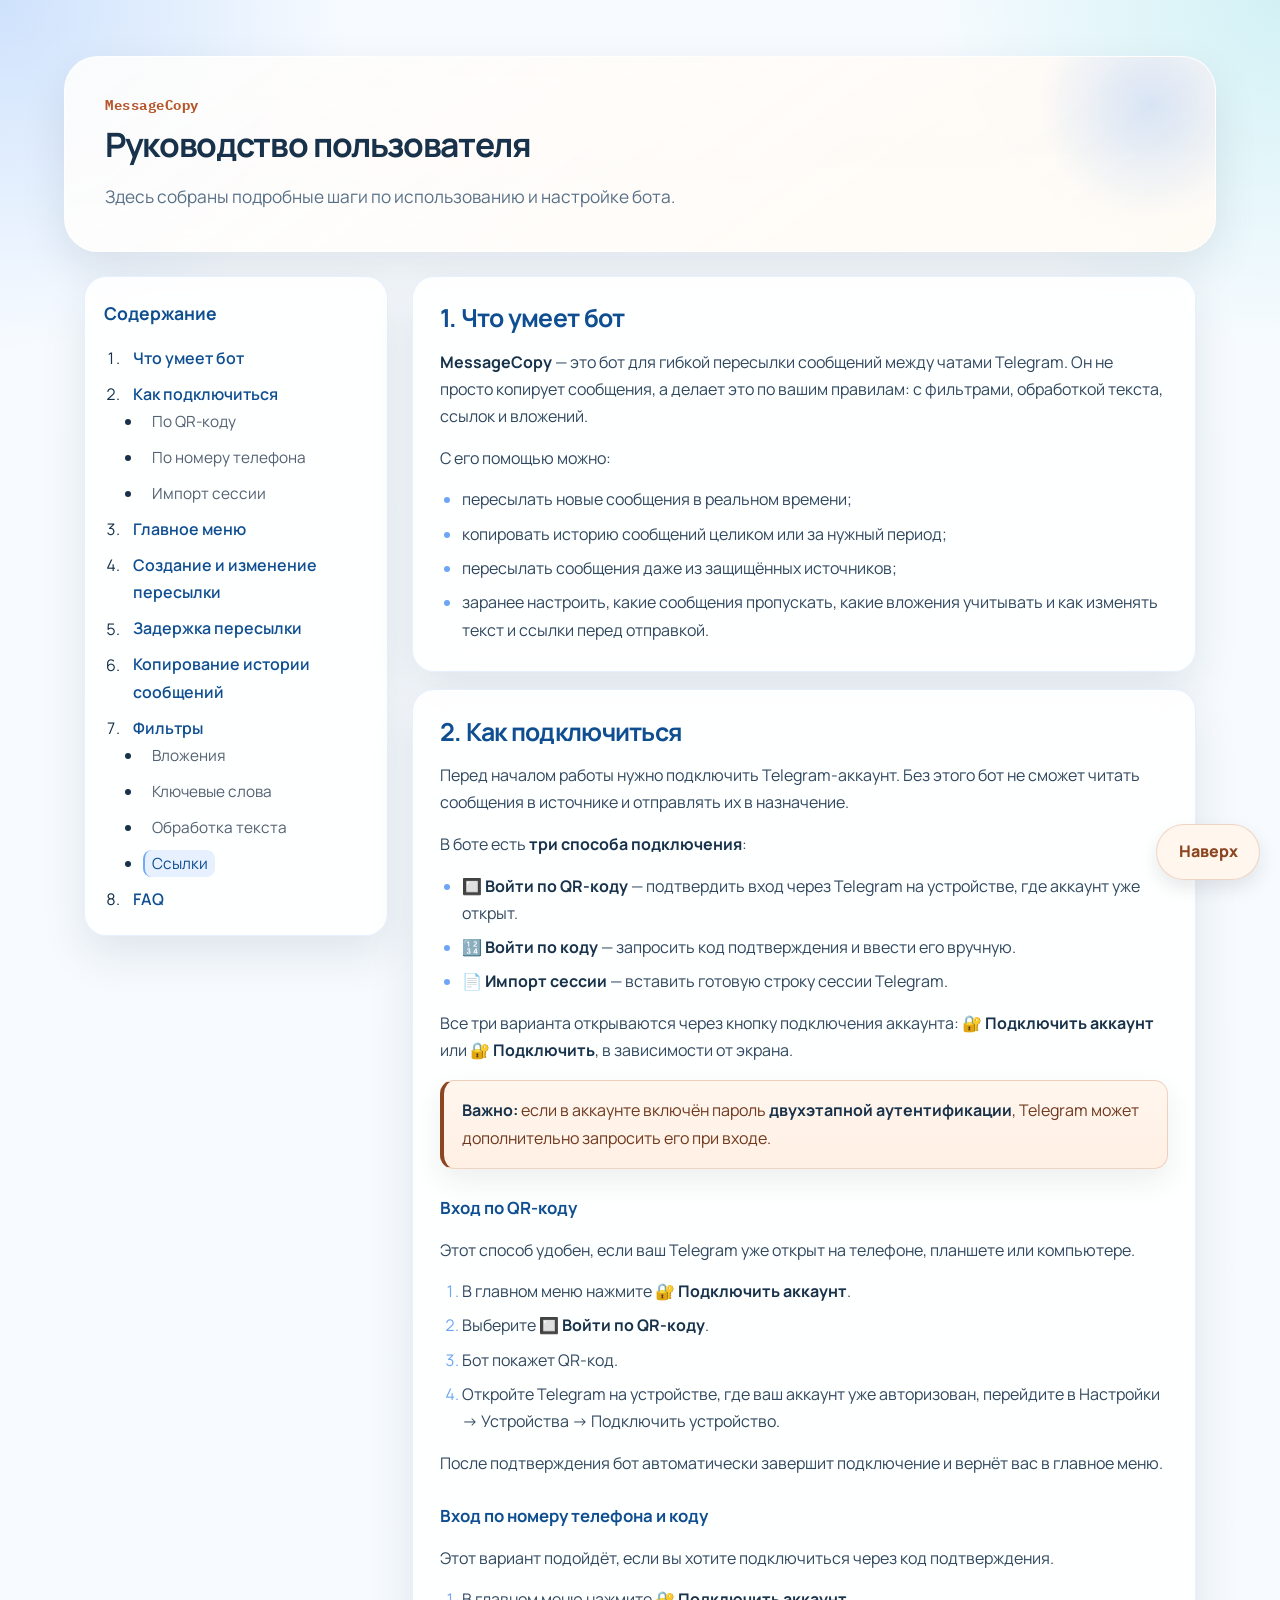
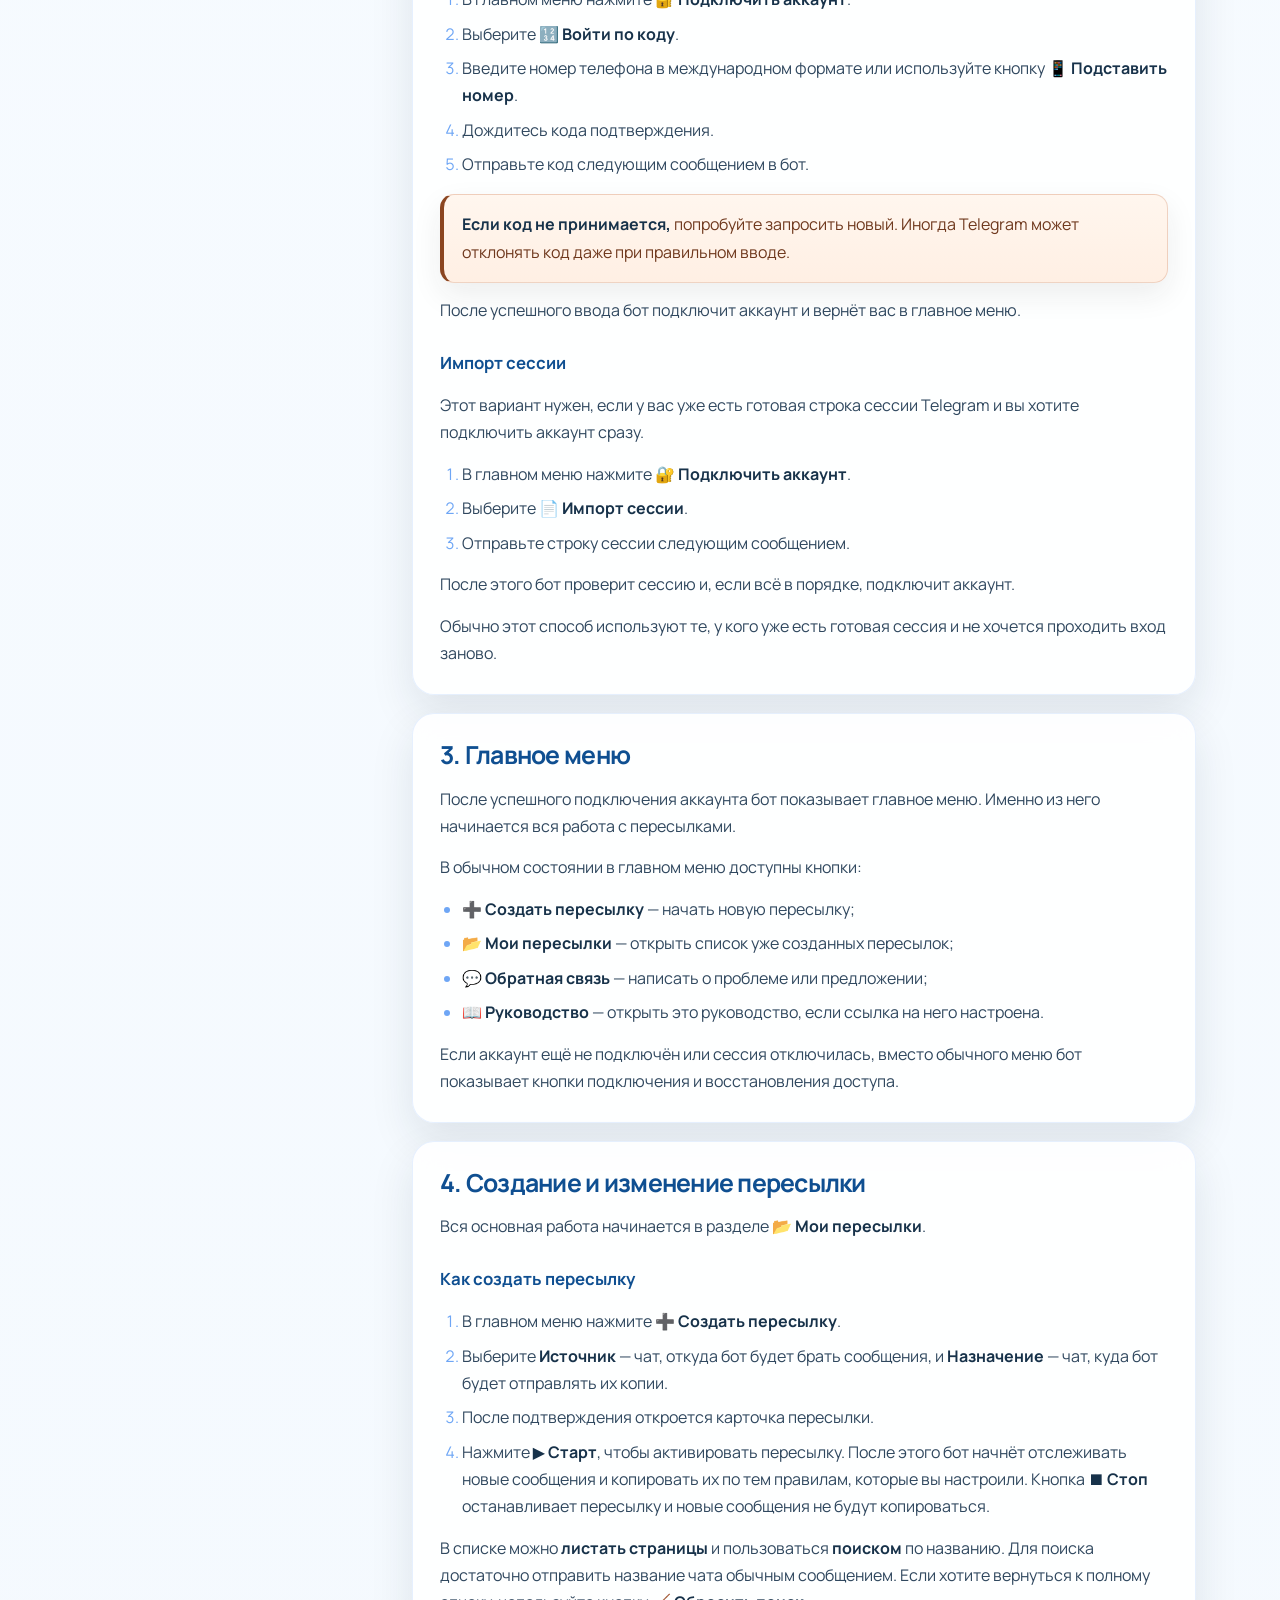
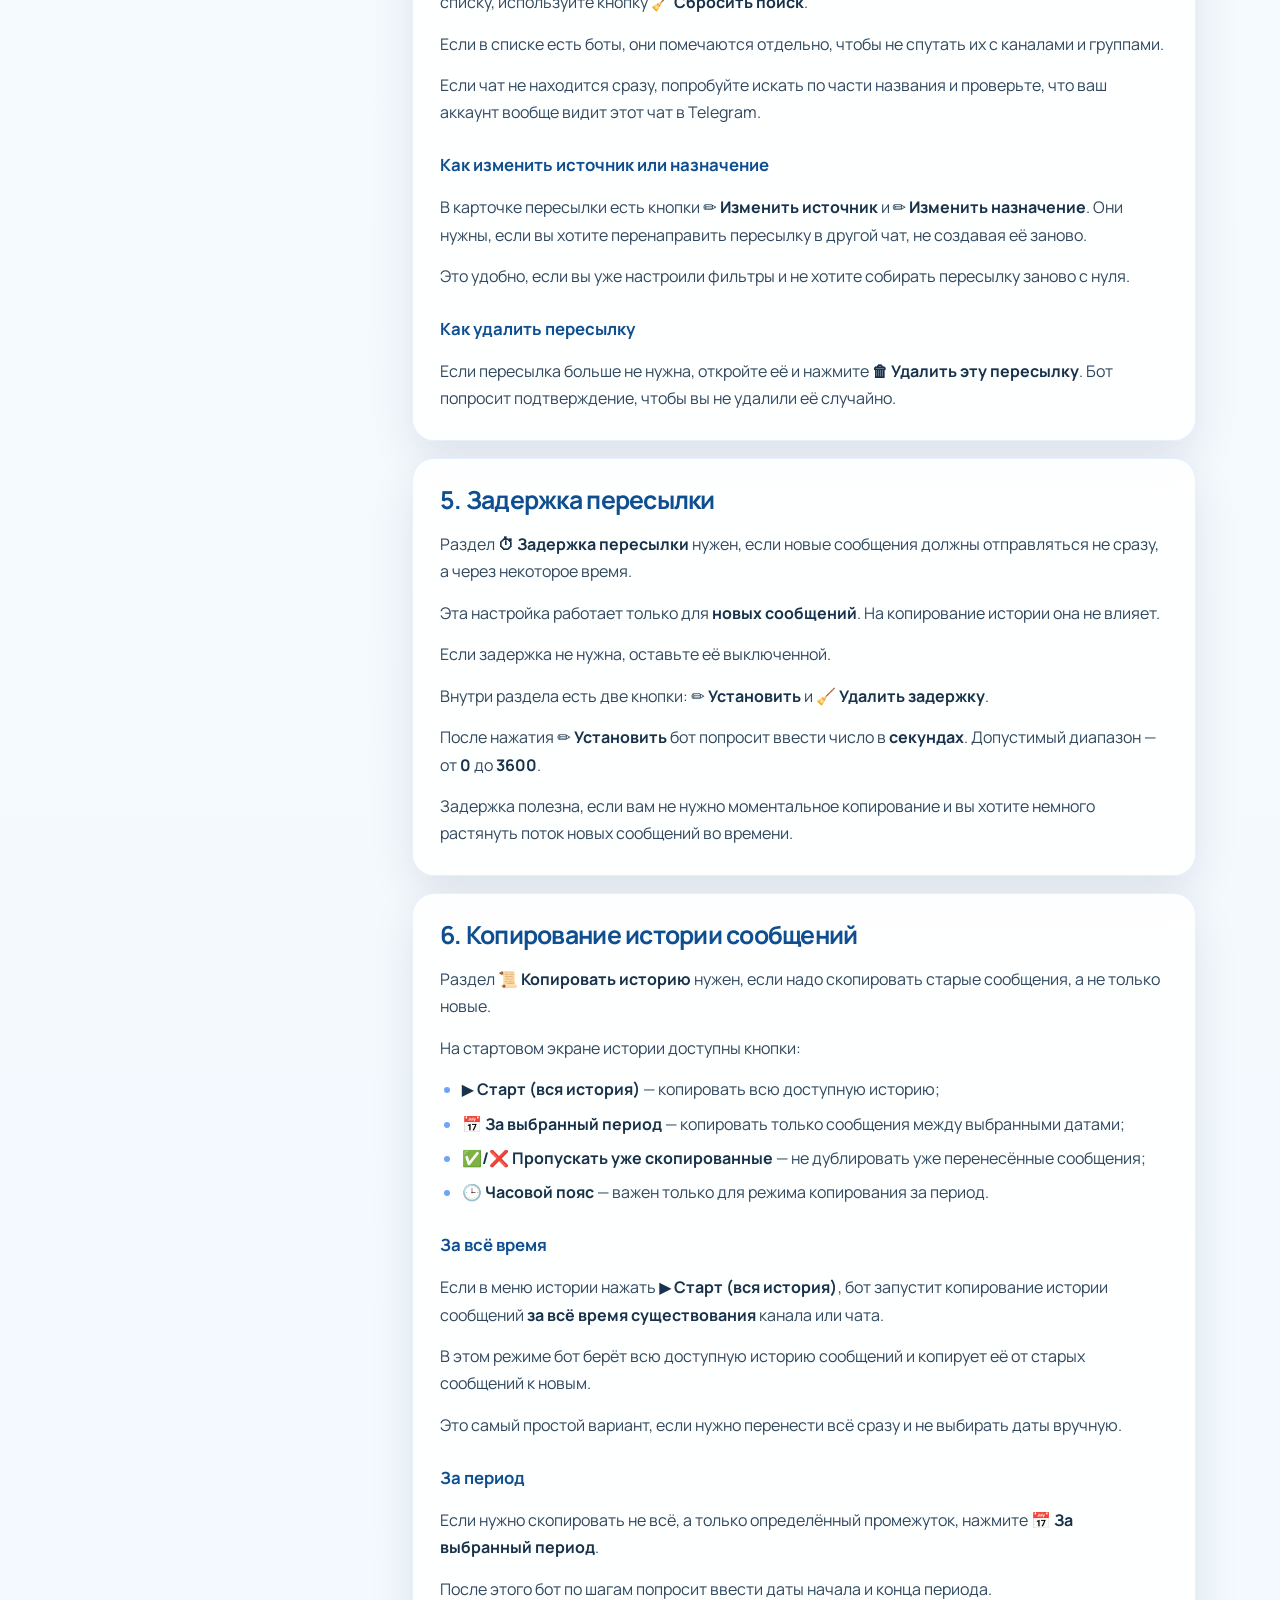
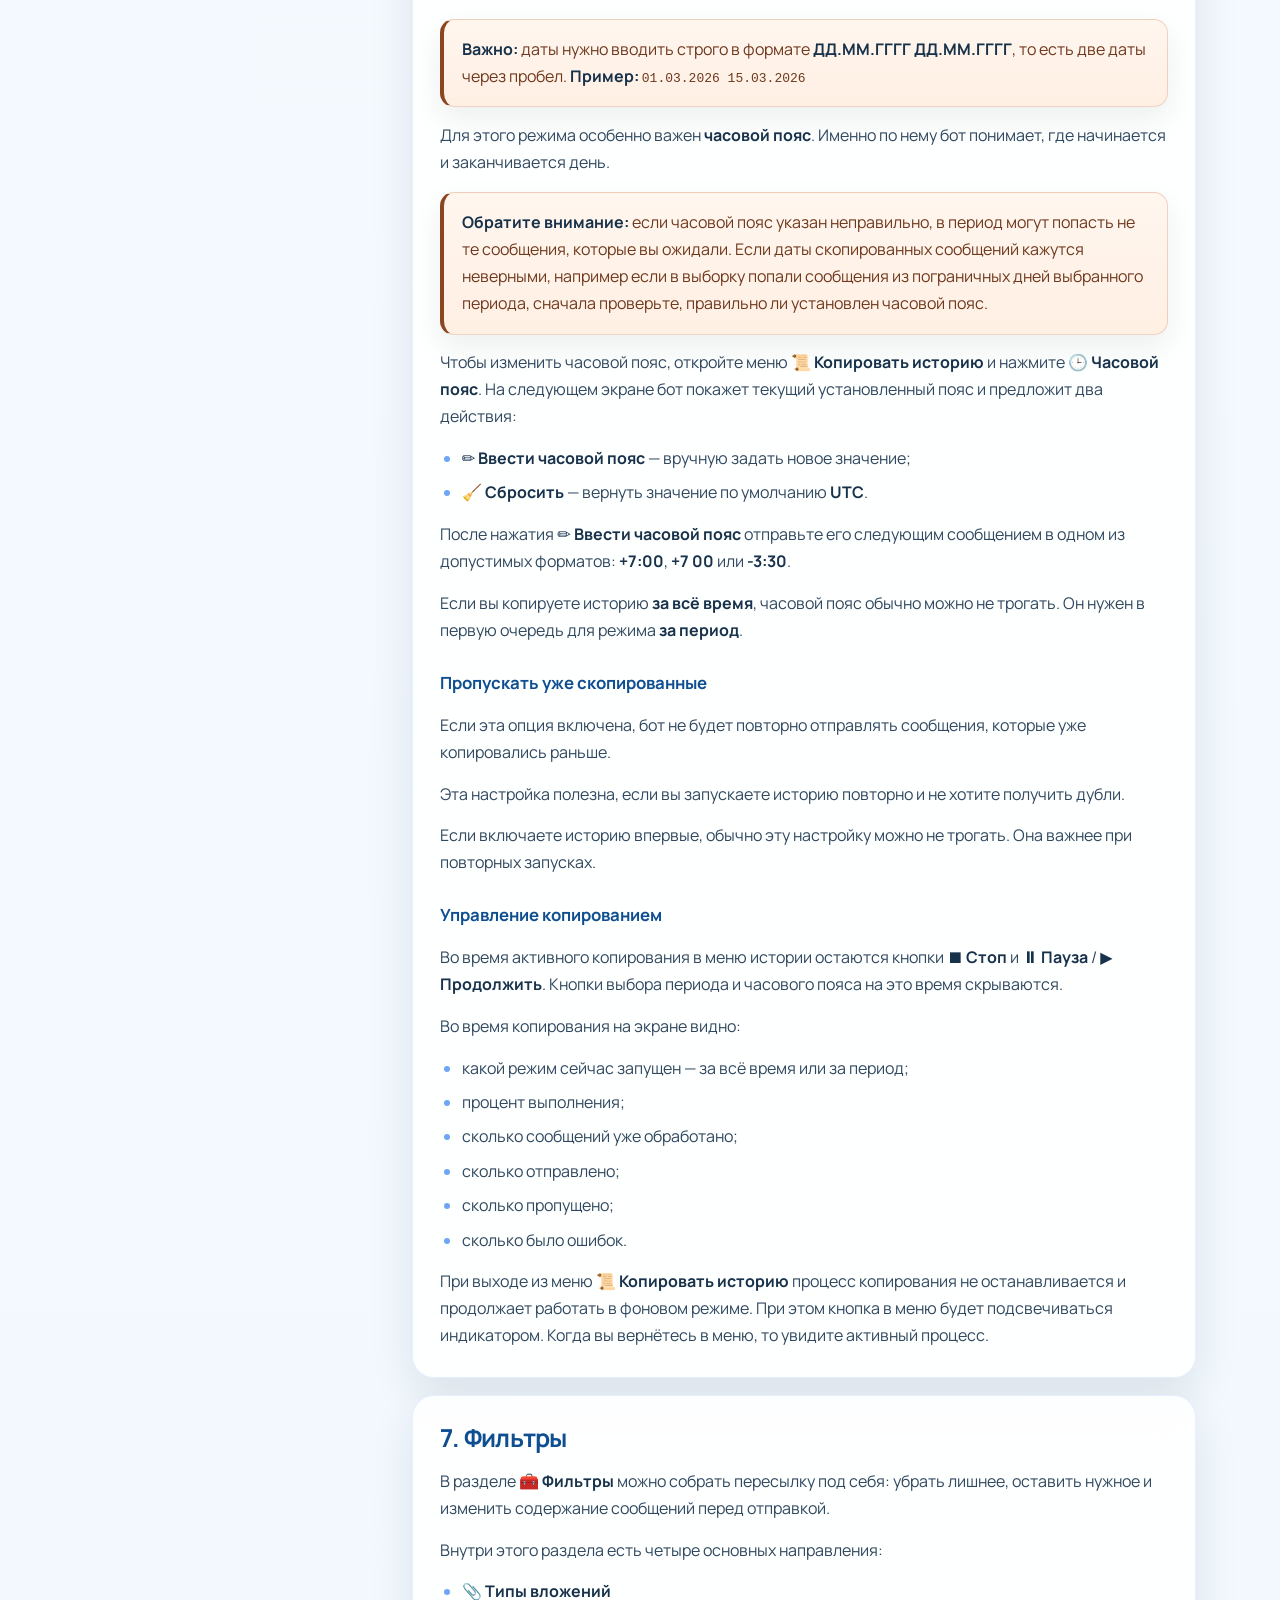
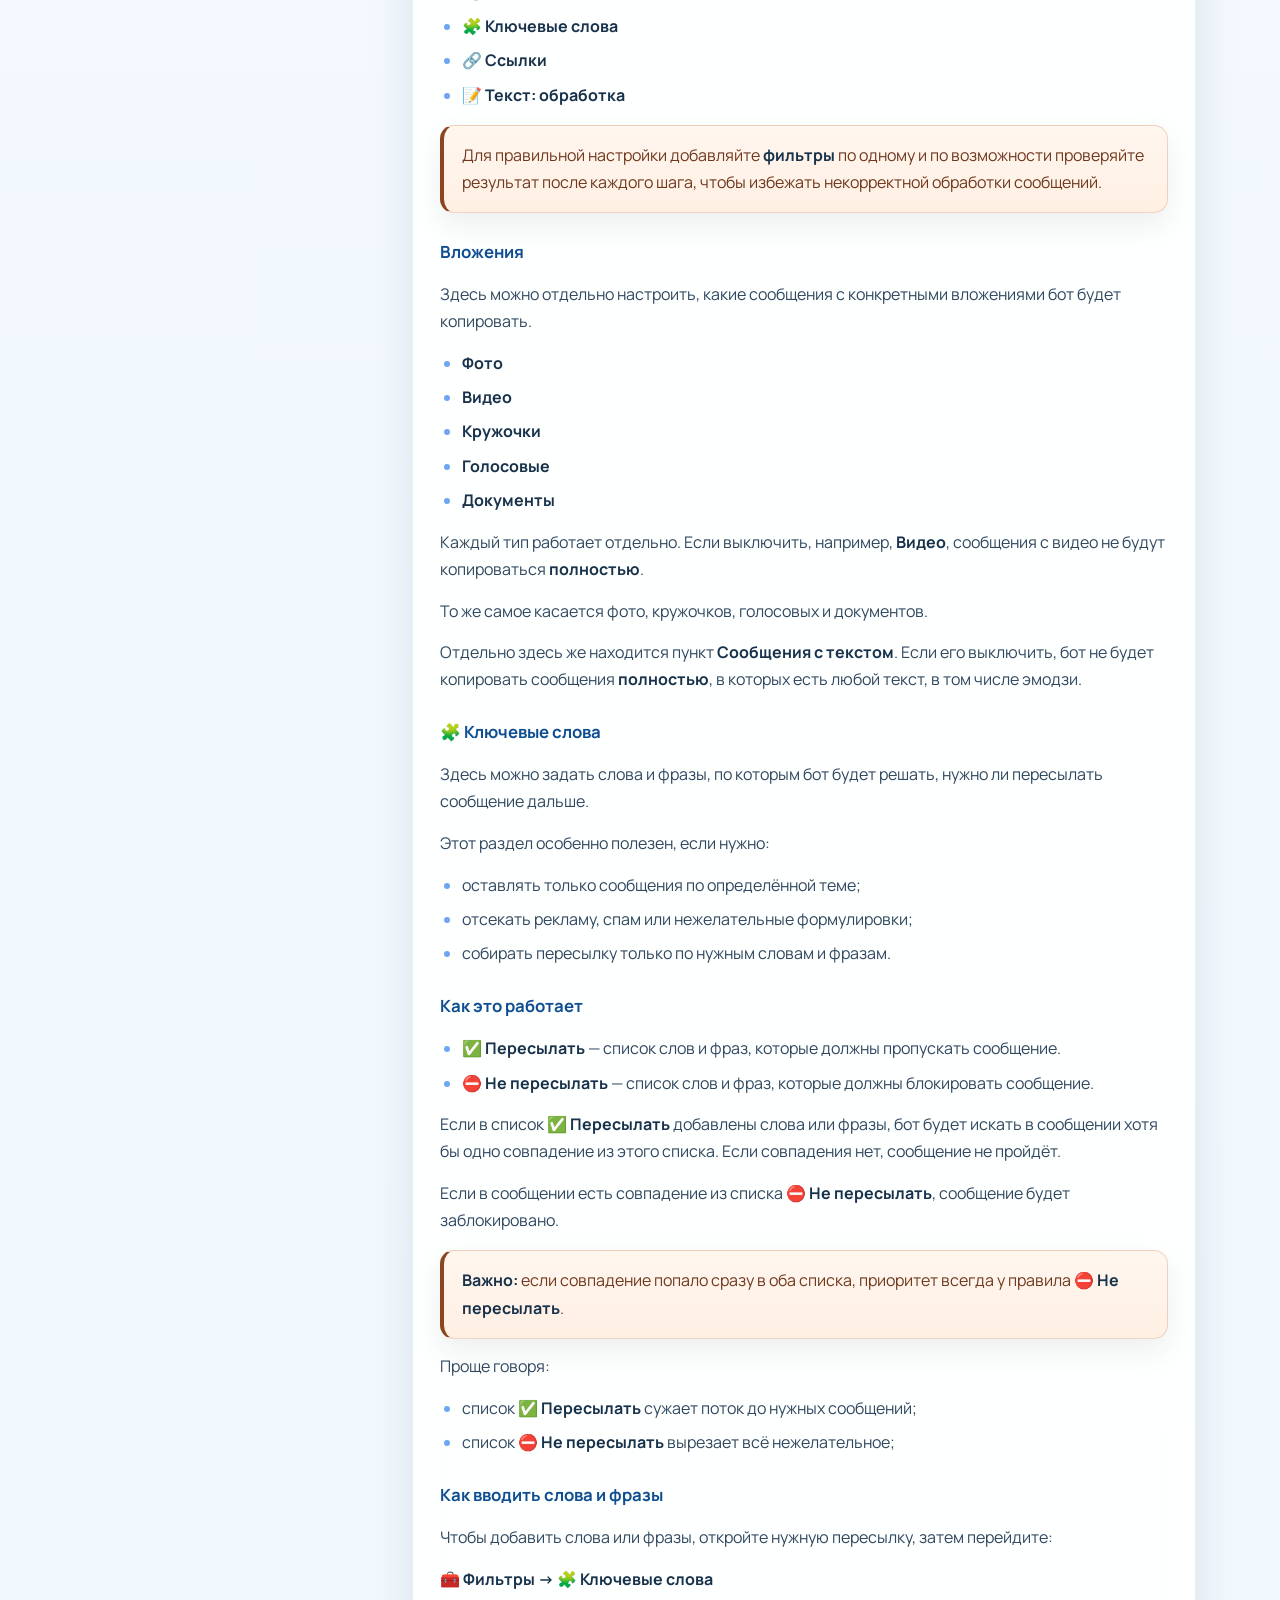
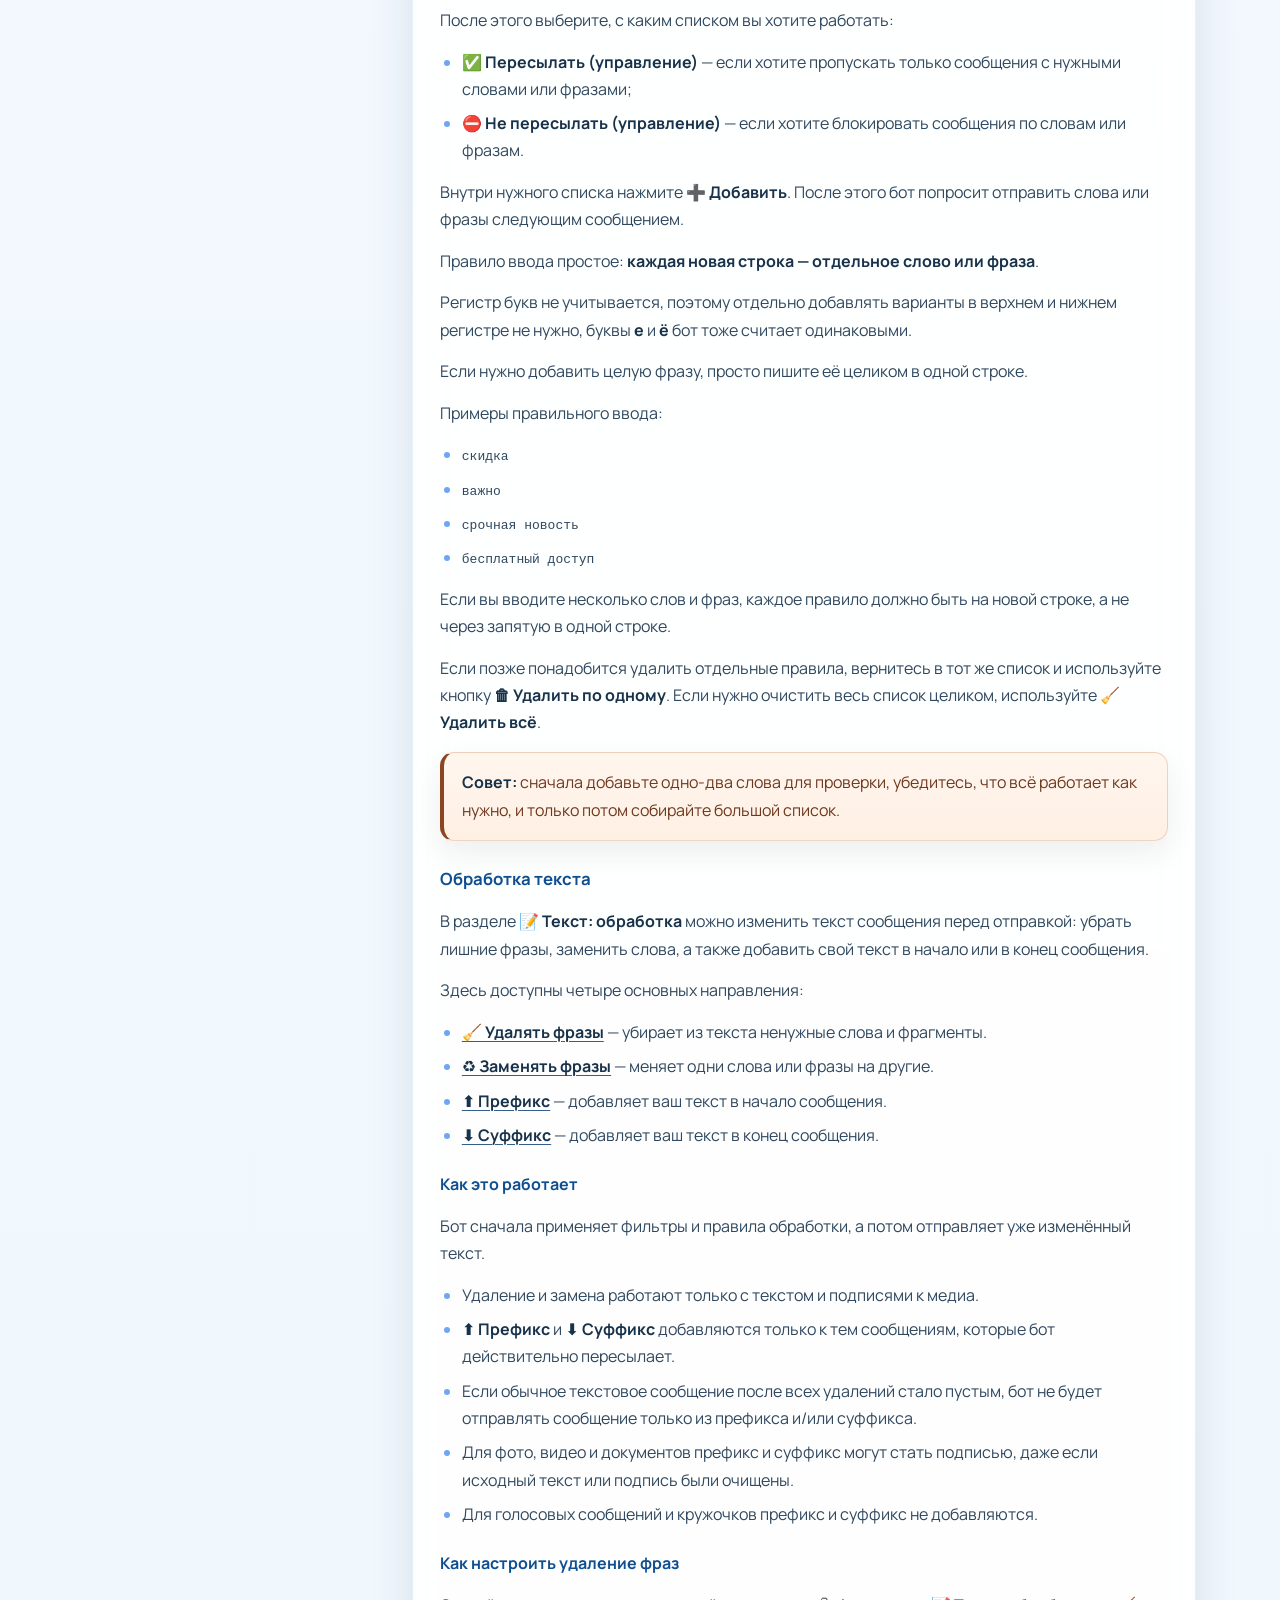
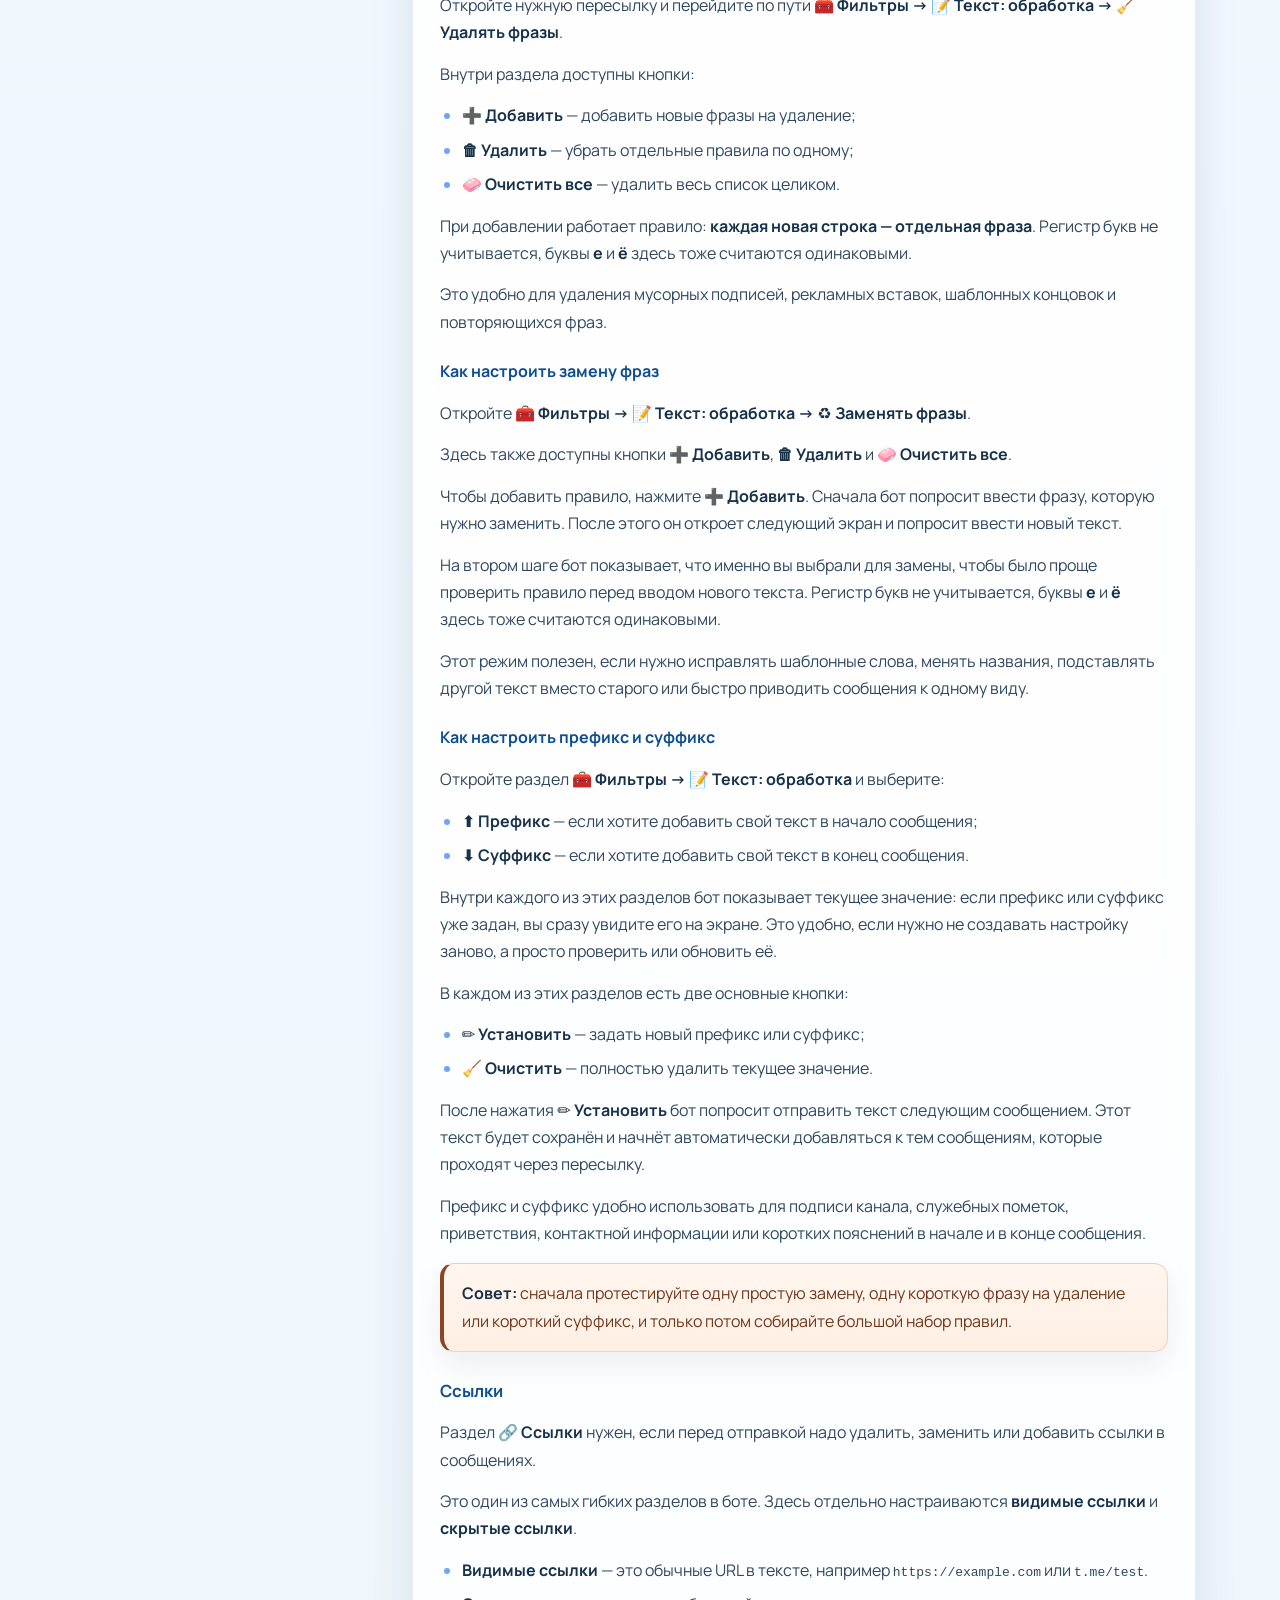
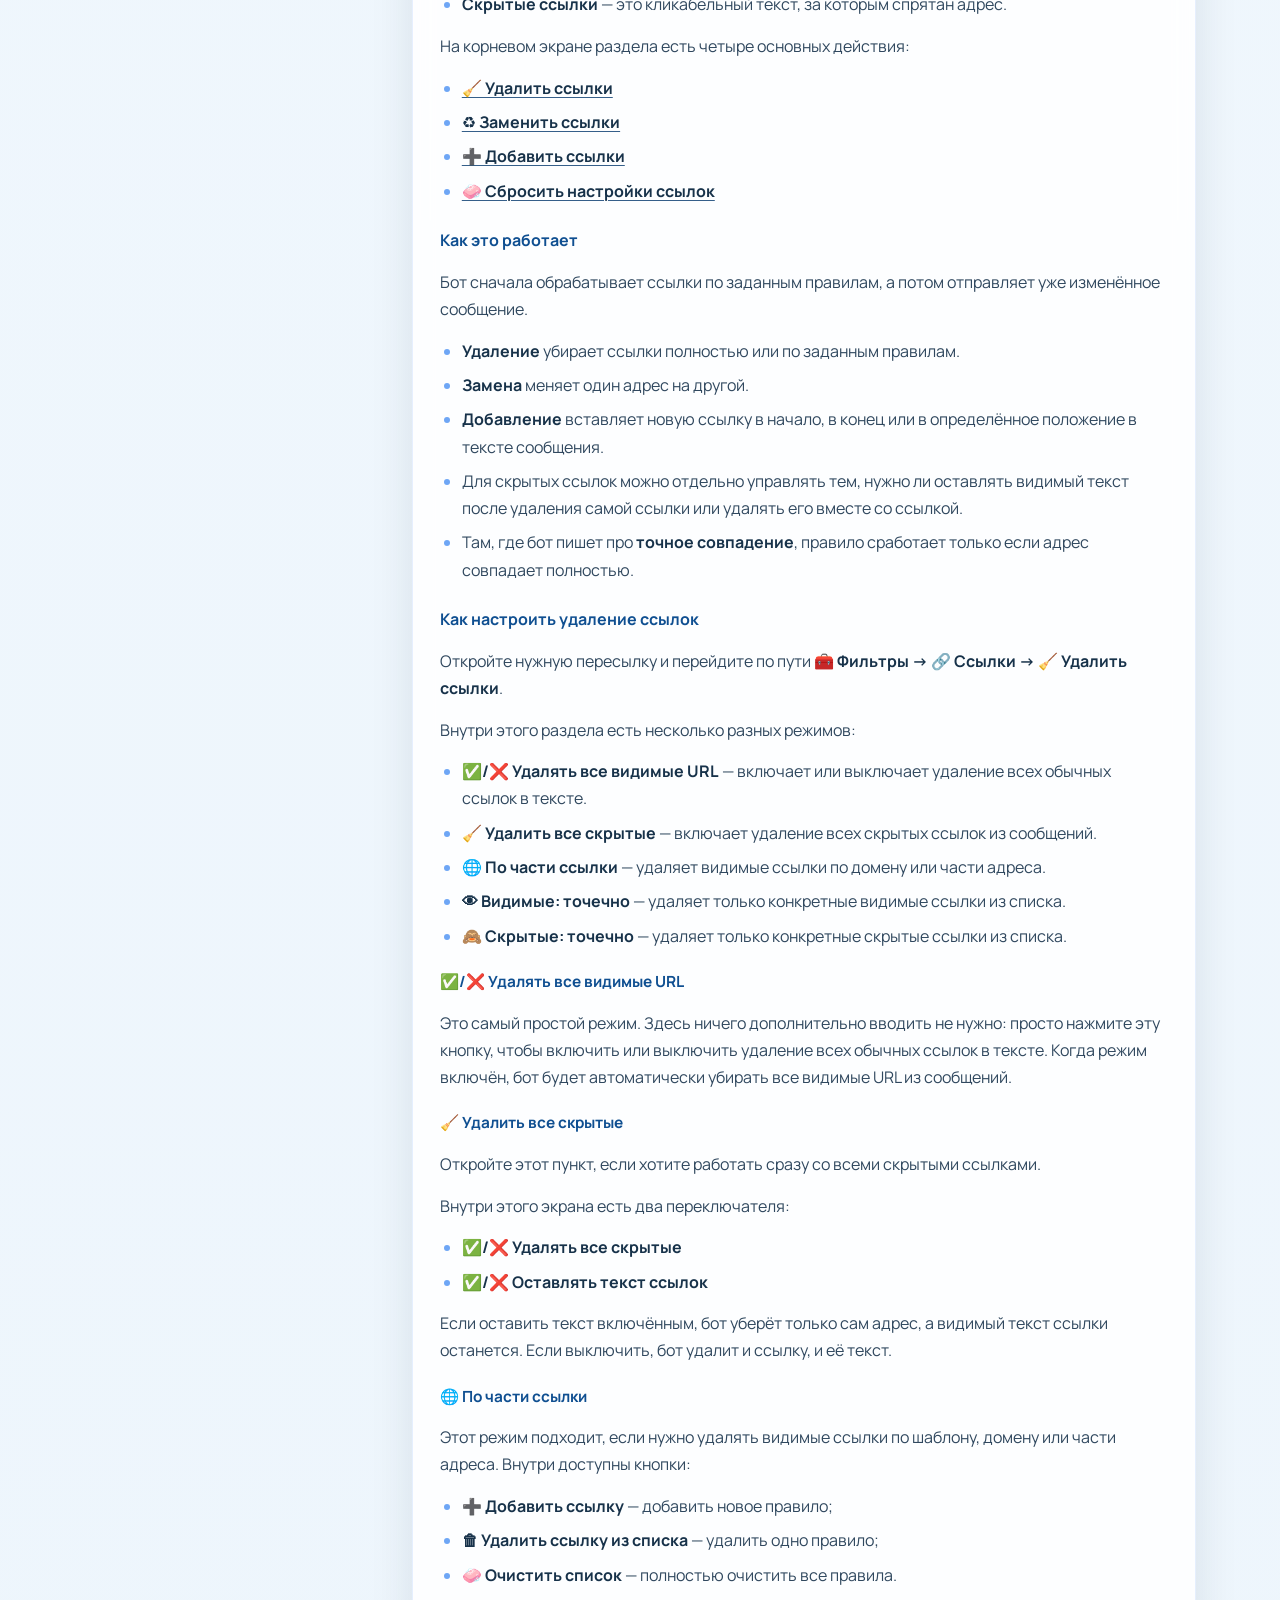
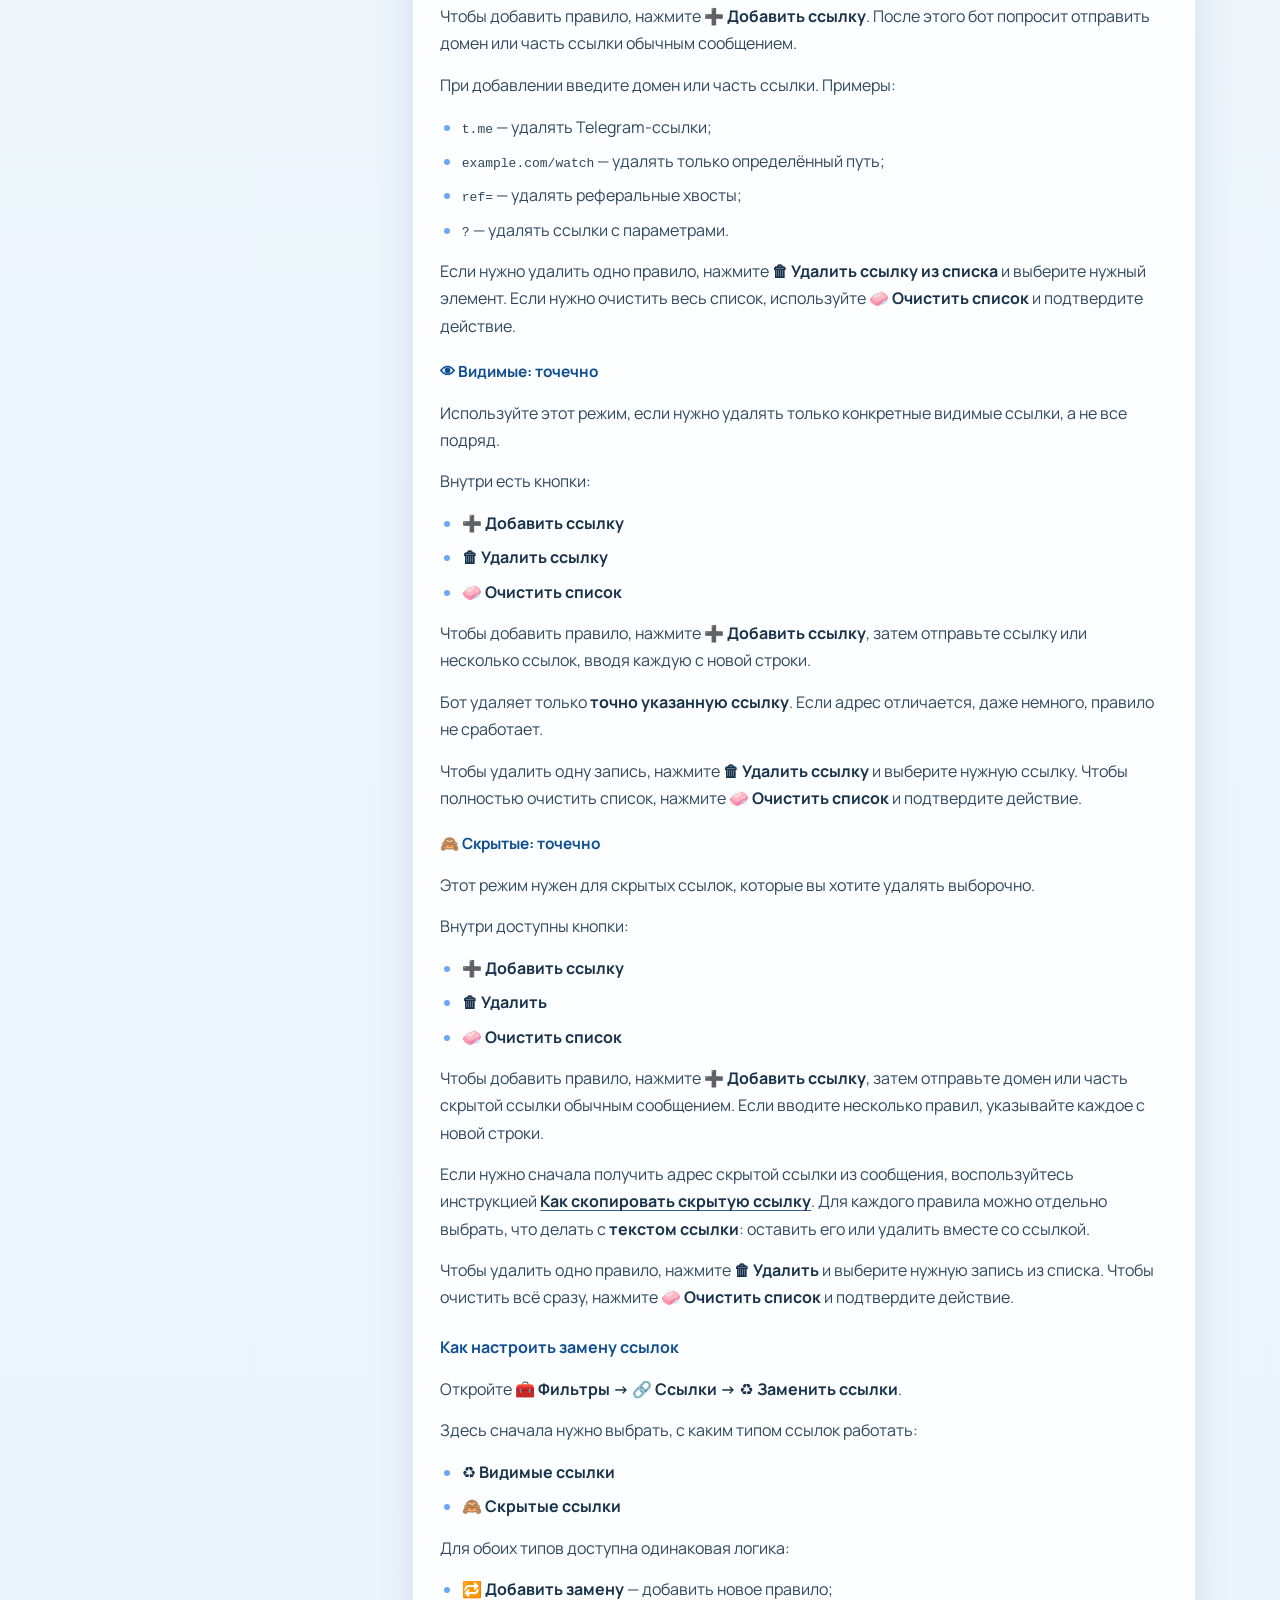
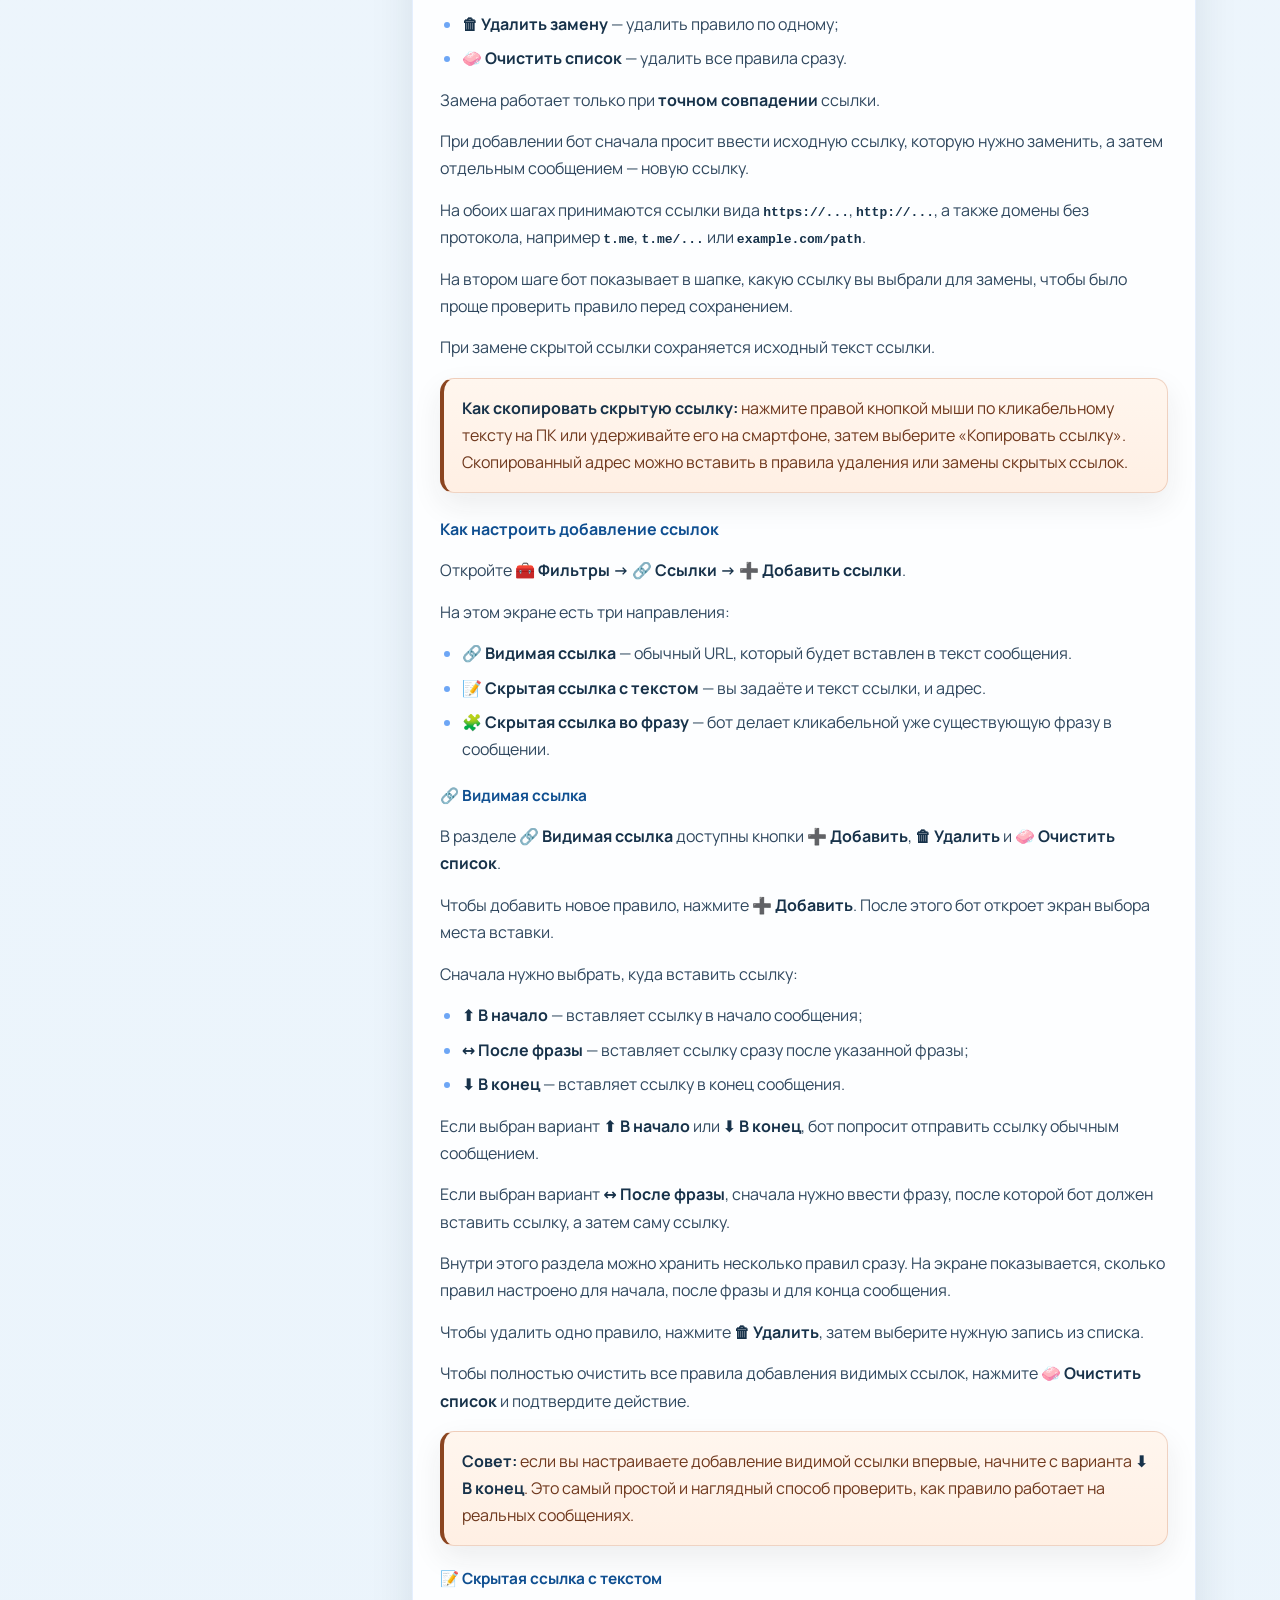
==== index.html @ 71baea64 "Add files via upload" ====
<!doctype html>
<html lang="ru">
<head>
  <meta charset="utf-8">
  <meta name="viewport" content="width=device-width, initial-scale=1">
  <title>Руководство пользователя MessageCopy</title>
  <meta name="description" content="Пошаговое руководство по настройке и использованию MessageCopy: подключение аккаунта, пересылки, фильтры, история, live и решение частых проблем.">
  <link rel="preconnect" href="https://fonts.googleapis.com">
  <link rel="preconnect" href="https://fonts.gstatic.com" crossorigin>
  <link href="https://fonts.googleapis.com/css2?family=Manrope:wght@400;500;700;800&family=IBM+Plex+Mono:wght@400;500&display=swap" rel="stylesheet">
  <link rel="stylesheet" href="style.css">
</head>
<body>
  <div id="top"></div>
  <header class="hero">
    <div class="hero__inner">
      <div class="hero__copy">
        <p class="hero__eyebrow">MessageCopy</p>
        <h1>Руководство пользователя</h1>
        <p class="hero__lead">
          Здесь собраны подробные шаги по использованию и настройке бота.
        </p>
      </div>
      <div class="hero__media" aria-hidden="true">
        <img class="hero__logo" src="images/raw/New2AvaMC.png" alt="">
      </div>
    </div>
  </header>

  <main class="layout">
    <aside class="toc-card">
      <h2>Содержание</h2>
      <nav>
        <ol>
          <li><a href="#what-is">Что умеет бот</a></li>
          <li>
            <a href="#auth">Как подключиться</a>
            <ol>
              <li><a href="#auth-qr">По QR-коду</a></li>
              <li><a href="#auth-code">По номеру телефона</a></li>
              <li><a href="#auth-session">Импорт сессии</a></li>
            </ol>
          </li>
          <li><a href="#main-menu">Главное меню</a></li>
          <li><a href="#transfer">Создание и изменение пересылки</a></li>
          <li><a href="#delay">Задержка пересылки</a></li>
          <li><a href="#history">Копирование истории сообщений</a></li>
          <li>
            <a href="#filters">Фильтры</a>
            <ol>
              <li><a href="#attachments">Вложения</a></li>
              <li><a href="#keywords">Ключевые слова</a></li>
              <li><a href="#text-processing">Обработка текста</a></li>
              <li><a href="#links">Ссылки</a></li>
            </ol>
          </li>
          <li><a href="#faq">FAQ</a></li>
        </ol>
      </nav>
    </aside>

    <article class="article">
      <section id="what-is">
        <h2>1. Что умеет бот</h2>
        <p>
          <strong>MessageCopy</strong> — это бот для гибкой пересылки сообщений между чатами Telegram. Он не просто копирует сообщения, а делает это по вашим правилам: с фильтрами, обработкой текста, ссылок и вложений.
        </p>
        <p>С его помощью можно:</p>
        <ul>
          <li>пересылать новые сообщения в реальном времени;</li>
          <li>копировать историю сообщений целиком или за нужный период;</li>
          <li>пересылать сообщения даже из защищённых источников;</li>
          <li>заранее настроить, какие сообщения пропускать, какие вложения учитывать и как изменять текст и ссылки перед отправкой.</li>
        </ul>
      </section>

      <section id="auth">
        <h2>2. Как подключиться</h2>
        <p>
          Перед началом работы нужно подключить Telegram-аккаунт. Без этого бот не сможет читать сообщения в источнике и отправлять их в назначение.
        </p>
        <p>
          В боте есть <strong>три способа подключения</strong>:
        </p>
        <ul>
          <li><strong>🔲 Войти по QR-коду</strong> — подтвердить вход через Telegram на устройстве, где аккаунт уже открыт.</li>
          <li><strong>🔢 Войти по коду</strong> — запросить код подтверждения и ввести его вручную.</li>
          <li><strong>📄 Импорт сессии</strong> — вставить готовую строку сессии Telegram.</li>
        </ul>
        <p>
          Все три варианта открываются через кнопку подключения аккаунта: <strong>🔐 Подключить аккаунт</strong> или <strong>🔐 Подключить</strong>, в зависимости от экрана.
        </p>
        <div class="note note--info">
          <p><strong>Важно:</strong> если в аккаунте включён пароль <strong>двухэтапной аутентификации</strong>, Telegram может дополнительно запросить его при входе.</p>
        </div>
        <h3 id="auth-qr">Вход по QR-коду</h3>
        <p>
          Этот способ удобен, если ваш Telegram уже открыт на телефоне, планшете или компьютере.
        </p>
        <ol>
          <li>В главном меню нажмите <strong>🔐 Подключить аккаунт</strong>.</li>
          <li>Выберите <strong>🔲 Войти по QR-коду</strong>.</li>
          <li>Бот покажет QR-код.</li>
          <li>Откройте Telegram на устройстве, где ваш аккаунт уже авторизован, перейдите в Настройки → Устройства → Подключить устройство.</li>
        </ol>
        <p>
          После подтверждения бот автоматически завершит подключение и вернёт вас в главное меню.
        </p>

        <h3 id="auth-code">Вход по номеру телефона и коду</h3>
        <p>
          Этот вариант подойдёт, если вы хотите подключиться через код подтверждения.
        </p>
        <ol>
          <li>В главном меню нажмите <strong>🔐 Подключить аккаунт</strong>.</li>
          <li>Выберите <strong>🔢 Войти по коду</strong>.</li>
          <li>Введите номер телефона в международном формате или используйте кнопку <strong>📱 Подставить номер</strong>.</li>
          <li>Дождитесь кода подтверждения.</li>
          <li>Отправьте код следующим сообщением в бот.</li>
        </ol>
        <div class="note note--info">
          <p><strong>Если код не принимается,</strong> попробуйте запросить новый. Иногда Telegram может отклонять код даже при правильном вводе.</p>
        </div>
        <p>
          После успешного ввода бот подключит аккаунт и вернёт вас в главное меню.
        </p>

        <h3 id="auth-session">Импорт сессии</h3>
        <p>
          Этот вариант нужен, если у вас уже есть готовая строка сессии Telegram и вы хотите подключить аккаунт сразу.
        </p>
        <ol>
          <li>В главном меню нажмите <strong>🔐 Подключить аккаунт</strong>.</li>
          <li>Выберите <strong>📄 Импорт сессии</strong>.</li>
          <li>Отправьте строку сессии следующим сообщением.</li>
        </ol>
        <p>
          После этого бот проверит сессию и, если всё в порядке, подключит аккаунт.
        </p>
        <p>
          Обычно этот способ используют те, у кого уже есть готовая сессия и не хочется проходить вход заново.
        </p>
      </section>

      <section id="main-menu">
        <h2>3. Главное меню</h2>
        <p>
          После успешного подключения аккаунта бот показывает главное меню. Именно из него начинается вся работа с пересылками.
        </p>
        <p>
          В обычном состоянии в главном меню доступны кнопки:
        </p>
        <ul>
          <li><strong>➕ Создать пересылку</strong> — начать новую пересылку;</li>
          <li><strong>📂 Мои пересылки</strong> — открыть список уже созданных пересылок;</li>
          <li><strong>💬 Обратная связь</strong> — написать о проблеме или предложении;</li>
          <li><strong>📖 Руководство</strong> — открыть это руководство, если ссылка на него настроена.</li>
        </ul>
        <p>
          Если аккаунт ещё не подключён или сессия отключилась, вместо обычного меню бот показывает кнопки подключения и восстановления доступа.
        </p>
      </section>

      <section id="transfer">
        <h2>4. Создание и изменение пересылки</h2>
        <p>Вся основная работа начинается в разделе <strong>📂 Мои пересылки</strong>.</p>

        <h3>Как создать пересылку</h3>
        <ol>
          <li>В главном меню нажмите <strong>➕ Создать пересылку</strong>.</li>
          <li>Выберите <strong>Источник</strong> — чат, откуда бот будет брать сообщения, и <strong>Назначение</strong> — чат, куда бот будет отправлять их копии.</li>
          <li>После подтверждения откроется карточка пересылки.</li>
          <li>Нажмите <strong>▶️ Старт</strong>, чтобы активировать пересылку. После этого бот начнёт отслеживать новые сообщения и копировать их по тем правилам, которые вы настроили. Кнопка <strong>⏹ Стоп</strong> останавливает пересылку и новые сообщения не будут копироваться.</li>
        </ol>
        <p>В списке можно <strong>листать страницы</strong> и пользоваться <strong>поиском</strong> по названию. Для поиска достаточно отправить название чата обычным сообщением. Если хотите вернуться к полному списку, используйте кнопку <strong>🧹 Сбросить поиск</strong>.</p>
        <p>Если в списке есть боты, они помечаются отдельно, чтобы не спутать их с каналами и группами.</p>
        <p>Если чат не находится сразу, попробуйте искать по части названия и проверьте, что ваш аккаунт вообще видит этот чат в Telegram.</p>

        <h3>Как изменить источник или назначение</h3>
        <p>
          В карточке пересылки есть кнопки <strong>✏️ Изменить источник</strong> и <strong>✏️ Изменить назначение</strong>.
          Они нужны, если вы хотите перенаправить пересылку в другой чат, не создавая её заново.
        </p>
        <p>
          Это удобно, если вы уже настроили фильтры и не хотите собирать пересылку заново с нуля.
        </p>

        <h3>Как удалить пересылку</h3>
        <p>
          Если пересылка больше не нужна, откройте её и нажмите <strong>🗑 Удалить эту пересылку</strong>.
          Бот попросит подтверждение, чтобы вы не удалили её случайно.
        </p>
      </section>

      <section id="delay">
        <h2>5. Задержка пересылки</h2>
        <p>Раздел <strong>⏱ Задержка пересылки</strong> нужен, если новые сообщения должны отправляться не сразу, а через некоторое время.</p>
        <p>
          Эта настройка работает только для <strong>новых сообщений</strong>. На копирование истории она не влияет.
        </p>
        <p>
          Если задержка не нужна, оставьте её выключенной.
        </p>
        <p>
          Внутри раздела есть две кнопки: <strong>✏️ Установить</strong> и <strong>🧹 Удалить задержку</strong>.
        </p>
        <p>
          После нажатия <strong>✏️ Установить</strong> бот попросит ввести число в <strong>секундах</strong>. Допустимый диапазон — от <strong>0</strong> до <strong>3600</strong>.
        </p>
        
        <p>
          Задержка полезна, если вам не нужно моментальное копирование и вы хотите немного растянуть поток новых сообщений во времени.
        </p>
      </section>

      <section id="history">
        <h2>6. Копирование истории сообщений</h2>
        <p>Раздел <strong>📜 Копировать историю</strong> нужен, если надо скопировать старые сообщения, а не только новые.</p>
        <p>
          На стартовом экране истории доступны кнопки:
        </p>
        <ul>
          <li><strong>▶️ Старт (вся история)</strong> — копировать всю доступную историю;</li>
          <li><strong>📅 За выбранный период</strong> — копировать только сообщения между выбранными датами;</li>
          <li><strong>✅/❌ Пропускать уже скопированные</strong> — не дублировать уже перенесённые сообщения;</li>
          <li><strong>🕒 Часовой пояс</strong> — важен только для режима копирования за период.</li>
        </ul>

        <h3>За всё время</h3>
        <p>
          Если в меню истории нажать <strong>▶️ Старт (вся история)</strong>, бот запустит копирование истории сообщений <strong>за всё время существования</strong> канала или чата.
        </p>
        <p>
          В этом режиме бот берёт всю доступную историю сообщений и копирует её от старых сообщений к новым.
        </p>
        <p>
          Это самый простой вариант, если нужно перенести всё сразу и не выбирать даты вручную.
        </p>

        <h3>За период</h3>
        <p>
          Если нужно скопировать не всё, а только определённый промежуток, нажмите <strong>📅 За выбранный период</strong>.
        </p>
        <p>
          После этого бот по шагам попросит ввести даты начала и конца периода.
        </p>
        <div class="note note--info">
          <p><strong>Важно:</strong> даты нужно вводить строго в формате <strong>ДД.ММ.ГГГГ ДД.ММ.ГГГГ</strong>, то есть две даты через пробел. <strong>Пример:</strong> <code>01.03.2026 15.03.2026</code></p>
        </div>
        <p>
          Для этого режима особенно важен <strong>часовой пояс</strong>. Именно по нему бот понимает, где начинается и заканчивается день.
        </p>
        <div class="note note--info">
          <p><strong>Обратите внимание:</strong> если часовой пояс указан неправильно, в период могут попасть не те сообщения, которые вы ожидали. Если даты скопированных сообщений кажутся неверными, например если в выборку попали сообщения из пограничных дней выбранного периода, сначала проверьте, правильно ли установлен часовой пояс.</p>
        </div>
        <p>
          Чтобы изменить часовой пояс, откройте меню <strong>📜 Копировать историю</strong> и нажмите <strong>🕒 Часовой пояс</strong>.
          На следующем экране бот покажет текущий установленный пояс и предложит два действия:
        </p>
        <ul>
          <li><strong>✏️ Ввести часовой пояс</strong> — вручную задать новое значение;</li>
          <li><strong>🧹 Сбросить</strong> — вернуть значение по умолчанию <strong>UTC</strong>.</li>
        </ul>
        <p>
          После нажатия <strong>✏️ Ввести часовой пояс</strong> отправьте его следующим сообщением в одном из допустимых форматов:
          <strong>+7:00</strong>, <strong>+7 00</strong> или <strong>-3:30</strong>.
        </p>
        <p>
          Если вы копируете историю <strong>за всё время</strong>, часовой пояс обычно можно не трогать. Он нужен в первую очередь для режима <strong>за период</strong>.
        </p>
        
        <h3>Пропускать уже скопированные</h3>
        <p>
          Если эта опция включена, бот не будет повторно отправлять сообщения, которые уже копировались раньше.
        </p>
        <p>
          Эта настройка полезна, если вы запускаете историю повторно и не хотите получить дубли.
        </p>
        <p>
          Если включаете историю впервые, обычно эту настройку можно не трогать. Она важнее при повторных запусках.
        </p>

        <h3>Управление копированием</h3>
        <p>
          Во время активного копирования в меню истории остаются кнопки <strong>⏹ Стоп</strong> и <strong>⏸ Пауза</strong> / <strong>▶️ Продолжить</strong>. Кнопки выбора периода и часового пояса на это время скрываются.
        </p>
        <p>
          Во время копирования на экране видно:
        </p>
        <ul>
          <li>какой режим сейчас запущен — за всё время или за период;</li>
          <li>процент выполнения;</li>
          <li>сколько сообщений уже обработано;</li>
          <li>сколько отправлено;</li>
          <li>сколько пропущено;</li>
          <li>сколько было ошибок.</li>
        </ul>
        
        <p>При выходе из меню <strong>📜 Копировать историю</strong> процесс копирования не останавливается и продолжает работать в фоновом режиме. При этом кнопка в меню будет подсвечиваться индикатором. Когда вы вернётесь в меню, то увидите активный процесс.</p>
      </section>

      <section id="filters">
        <h2>7. Фильтры</h2>
        <p>
          В разделе <strong>🧰 Фильтры</strong> можно собрать пересылку под себя: убрать лишнее, оставить нужное и изменить содержание сообщений перед отправкой.
        </p>
        <p>
          Внутри этого раздела есть четыре основных направления:
        </p>
        <ul>
          <li><strong>📎 Типы вложений</strong></li>
          <li><strong>🧩 Ключевые слова</strong></li>
          <li><strong>🔗 Ссылки</strong></li>
          <li><strong>📝 Текст: обработка</strong></li>
        </ul>
        <div class="note note--info">
          <p>Для правильной настройки добавляйте <strong>фильтры</strong> по одному и по возможности проверяйте результат после каждого шага, чтобы избежать некорректной обработки сообщений.</p>
        </div>

        <h3 id="attachments">Вложения</h3>
        <p>Здесь можно отдельно настроить, какие сообщения с конкретными вложениями бот будет копировать.</p>
        <ul>
          <li><strong>Фото</strong></li>
          <li><strong>Видео</strong></li>
          <li><strong>Кружочки</strong></li>
          <li><strong>Голосовые</strong></li>
          <li><strong>Документы</strong></li>
        </ul>
        <p>
          Каждый тип работает отдельно. Если выключить, например, <strong>Видео</strong>, сообщения с видео не будут копироваться <strong>полностью</strong>.
        </p>
        <p>
          То же самое касается фото, кружочков, голосовых и документов.
        </p>
        <p>
          Отдельно здесь же находится пункт <strong>Сообщения с текстом</strong>. Если его выключить, бот не будет копировать сообщения <strong>полностью</strong>, в которых есть любой текст, в том числе эмодзи.
        </p>

        <h3 id="keywords">🧩 Ключевые слова</h3>
        <p>
          Здесь можно задать слова и фразы, по которым бот будет решать, нужно ли пересылать сообщение дальше.
        </p>
        <p>
          Этот раздел особенно полезен, если нужно:
        </p>
        <ul>
          <li>оставлять только сообщения по определённой теме;</li>
          <li>отсекать рекламу, спам или нежелательные формулировки;</li>
          <li>собирать пересылку только по нужным словам и фразам.</li>
        </ul>

        <h3>Как это работает</h3>
        <ul>
          <li><strong>✅ Пересылать</strong> — список слов и фраз, которые должны пропускать сообщение.</li>
          <li><strong>⛔ Не пересылать</strong> — список слов и фраз, которые должны блокировать сообщение.</li>
        </ul>
        <p>
          Если в список <strong>✅ Пересылать</strong> добавлены слова или фразы, бот будет искать в сообщении хотя бы одно совпадение из этого списка. Если совпадения нет, сообщение не пройдёт.
        </p>
        <p>
          Если в сообщении есть совпадение из списка <strong>⛔ Не пересылать</strong>, сообщение будет заблокировано.
        </p>
        <div class="note note--info">
          <p><strong>Важно:</strong> если совпадение попало сразу в оба списка, приоритет всегда у правила <strong>⛔ Не пересылать</strong>.</p>
        </div>
        <p>
          Проще говоря:
        </p>
        <ul>
          <li>список <strong>✅ Пересылать</strong> сужает поток до нужных сообщений;</li>
          <li>список <strong>⛔ Не пересылать</strong> вырезает всё нежелательное;</li>
        </ul>

        <h3>Как вводить слова и фразы</h3>
        <p>
          Чтобы добавить слова или фразы, откройте нужную пересылку, затем перейдите:
        </p>
        <p>
          <strong>🧰 Фильтры → 🧩 Ключевые слова</strong>
        </p>
        <p>
          После этого выберите, с каким списком вы хотите работать:
        </p>
        <ul>
          <li><strong>✅ Пересылать (управление)</strong> — если хотите пропускать только сообщения с нужными словами или фразами;</li>
          <li><strong>⛔ Не пересылать (управление)</strong> — если хотите блокировать сообщения по словам или фразам.</li>
        </ul>
        <p>
          Внутри нужного списка нажмите <strong>➕ Добавить</strong>. После этого бот попросит отправить слова или фразы следующим сообщением.
        </p>
        <p>
          Правило ввода простое: <strong>каждая новая строка — отдельное слово или фраза</strong>.
        </p>
        <p>
          Регистр букв не учитывается, поэтому отдельно добавлять варианты в верхнем и нижнем регистре не нужно, буквы <strong>е</strong> и <strong>ё</strong> бот тоже считает одинаковыми.
        </p>
        
        <p>
          Если нужно добавить целую фразу, просто пишите её целиком в одной строке.
        </p>
        <p>
          Примеры правильного ввода:
        </p>
        <ul>
          <li><code>скидка</code></li>
          <li><code>важно</code></li>
          <li><code>срочная новость</code></li>
          <li><code>бесплатный доступ</code></li>
        </ul>
        <p>
          Если вы вводите несколько слов и фраз, каждое правило должно быть на новой строке, а не через запятую в одной строке.
        </p>
        <p>
          Если позже понадобится удалить отдельные правила, вернитесь в тот же список и используйте кнопку <strong>🗑 Удалить по одному</strong>. Если нужно очистить весь список целиком, используйте <strong>🧹 Удалить всё</strong>.
        </p>
        <div class="note">
          <p><strong>Совет:</strong> сначала добавьте одно-два слова для проверки, убедитесь, что всё работает как нужно, и только потом собирайте большой список.</p>
        </div>

        <h3 id="text-processing">Обработка текста</h3>
        <p>
          В разделе <strong>📝 Текст: обработка</strong> можно изменить текст сообщения перед отправкой: убрать лишние фразы, заменить слова, а также добавить свой текст в начало или в конец сообщения.
        </p>
        <p>
          Здесь доступны четыре основных направления:
        </p>
        <ul>
          <li><a href="#text-remove"><strong>🧹 Удалять фразы</strong></a> — убирает из текста ненужные слова и фрагменты.</li>
          <li><a href="#text-replace"><strong>♻️ Заменять фразы</strong></a> — меняет одни слова или фразы на другие.</li>
          <li><a href="#text-prefix-suffix"><strong>⬆️ Префикс</strong></a> — добавляет ваш текст в начало сообщения.</li>
          <li><a href="#text-prefix-suffix"><strong>⬇️ Суффикс</strong></a> — добавляет ваш текст в конец сообщения.</li>
        </ul>

        <h4>Как это работает</h4>
        <p>
          Бот сначала применяет фильтры и правила обработки, а потом отправляет уже изменённый текст.
        </p>
        <ul>
          <li>Удаление и замена работают только с текстом и подписями к медиа.</li>
          <li><strong>⬆️ Префикс</strong> и <strong>⬇️ Суффикс</strong> добавляются только к тем сообщениям, которые бот действительно пересылает.</li>
          <li>Если обычное текстовое сообщение после всех удалений стало пустым, бот не будет отправлять сообщение только из префикса и/или суффикса.</li>
          <li>Для фото, видео и документов префикс и суффикс могут стать подписью, даже если исходный текст или подпись были очищены.</li>
          <li>Для голосовых сообщений и кружочков префикс и суффикс не добавляются.</li>
        </ul>
        <h4 id="text-remove">Как настроить удаление фраз</h4>
        <p>
          Откройте нужную пересылку и перейдите по пути <strong>🧰 Фильтры → 📝 Текст: обработка → 🧹 Удалять фразы</strong>.
        </p>
        <p>
          Внутри раздела доступны кнопки:
        </p>
        <ul>
          <li><strong>➕ Добавить</strong> — добавить новые фразы на удаление;</li>
          <li><strong>🗑 Удалить</strong> — убрать отдельные правила по одному;</li>
          <li><strong>🧼 Очистить все</strong> — удалить весь список целиком.</li>
        </ul>
        <p>
          При добавлении работает правило: <strong>каждая новая строка — отдельная фраза</strong>. Регистр букв не учитывается, буквы <strong>е</strong> и <strong>ё</strong> здесь тоже считаются одинаковыми.
        </p>
        
        <p>
          Это удобно для удаления мусорных подписей, рекламных вставок, шаблонных концовок и повторяющихся фраз.
        </p>

        <h4 id="text-replace">Как настроить замену фраз</h4>
        <p>
          Откройте <strong>🧰 Фильтры → 📝 Текст: обработка → ♻️ Заменять фразы</strong>.
        </p>
        <p>
          Здесь также доступны кнопки <strong>➕ Добавить</strong>, <strong>🗑 Удалить</strong> и <strong>🧼 Очистить все</strong>.
        </p>
        <p>
          Чтобы добавить правило, нажмите <strong>➕ Добавить</strong>. Сначала бот попросит ввести фразу, которую нужно заменить. После этого он откроет следующий экран и попросит ввести новый текст.
        </p>
        <p>
          На втором шаге бот показывает, что именно вы выбрали для замены, чтобы было проще проверить правило перед вводом нового текста. Регистр букв не учитывается, буквы <strong>е</strong> и <strong>ё</strong> здесь тоже считаются одинаковыми.
        </p>
        
        <p>
          Этот режим полезен, если нужно исправлять шаблонные слова, менять названия, подставлять другой текст вместо старого или быстро приводить сообщения к одному виду.
        </p>

        <h4 id="text-prefix-suffix">Как настроить префикс и суффикс</h4>
        <p>
          Откройте раздел <strong>🧰 Фильтры → 📝 Текст: обработка</strong> и выберите:
        </p>
        <ul>
          <li><strong>⬆️ Префикс</strong> — если хотите добавить свой текст в начало сообщения;</li>
          <li><strong>⬇️ Суффикс</strong> — если хотите добавить свой текст в конец сообщения.</li>
        </ul>
        <p>
          Внутри каждого из этих разделов бот показывает текущее значение: если префикс или суффикс уже задан, вы сразу увидите его на экране. Это удобно, если нужно не создавать настройку заново, а просто проверить или обновить её.
        </p>
        <p>
          В каждом из этих разделов есть две основные кнопки:
        </p>
        <ul>
          <li><strong>✏️ Установить</strong> — задать новый префикс или суффикс;</li>
          <li><strong>🧹 Очистить</strong> — полностью удалить текущее значение.</li>
        </ul>
        <p>
          После нажатия <strong>✏️ Установить</strong> бот попросит отправить текст следующим сообщением. Этот текст будет сохранён и начнёт автоматически добавляться к тем сообщениям, которые проходят через пересылку.
        </p>
        <p>
          Префикс и суффикс удобно использовать для подписи канала, служебных пометок, приветствия, контактной информации или коротких пояснений в начале и в конце сообщения.
        </p>
        <div class="note">
          <p><strong>Совет:</strong> сначала протестируйте одну простую замену, одну короткую фразу на удаление или короткий суффикс, и только потом собирайте большой набор правил.</p>
        </div>

        <h3 id="links">Ссылки</h3>
        <p>
          Раздел <strong>🔗 Ссылки</strong> нужен, если перед отправкой надо удалить, заменить или добавить ссылки в сообщениях.
        </p>
        <p>
          Это один из самых гибких разделов в боте. Здесь отдельно настраиваются <strong>видимые ссылки</strong> и <strong>скрытые ссылки</strong>.
        </p>
        <ul>
          <li><strong>Видимые ссылки</strong> — это обычные URL в тексте, например <code>https://example.com</code> или <code>t.me/test</code>.</li>
          <li><strong>Скрытые ссылки</strong> — это кликабельный текст, за которым спрятан адрес.</li>
        </ul>
        <p>
          На корневом экране раздела есть четыре основных действия:
        </p>
        <ul>
          <li><a href="#links-remove"><strong>🧹 Удалить ссылки</strong></a></li>
          <li><a href="#links-replace"><strong>♻️ Заменить ссылки</strong></a></li>
          <li><a href="#links-add"><strong>➕ Добавить ссылки</strong></a></li>
          <li><a href="#links-reset"><strong>🧼 Сбросить настройки ссылок</strong></a></li>
        </ul>
      
        
        <h4>Как это работает</h4>
        <p>
          Бот сначала обрабатывает ссылки по заданным правилам, а потом отправляет уже изменённое сообщение.
        </p>
        <ul>
          <li><strong>Удаление</strong> убирает ссылки полностью или по заданным правилам.</li>
          <li><strong>Замена</strong> меняет один адрес на другой.</li>
          <li><strong>Добавление</strong> вставляет новую ссылку в начало, в конец или в определённое положение в тексте сообщения.</li>
          <li>Для скрытых ссылок можно отдельно управлять тем, нужно ли оставлять видимый текст после удаления самой ссылки или удалять его вместе со ссылкой.</li>
          <li>Там, где бот пишет про <strong>точное совпадение</strong>, правило сработает только если адрес совпадает полностью.</li>
        </ul>
        <h4 id="links-remove">Как настроить удаление ссылок</h4>
        <p>
          Откройте нужную пересылку и перейдите по пути <strong>🧰 Фильтры → 🔗 Ссылки → 🧹 Удалить ссылки</strong>.
        </p>
        <p>
          Внутри этого раздела есть несколько разных режимов:
        </p>
        <ul>
          <li><strong>✅/❌ Удалять все видимые URL</strong> — включает или выключает удаление всех обычных ссылок в тексте.</li>
          <li><strong>🧹 Удалить все скрытые</strong> — включает удаление всех скрытых ссылок из сообщений.</li>
          <li><strong>🌐 По части ссылки</strong> — удаляет видимые ссылки по домену или части адреса.</li>
          <li><strong>👁 Видимые: точечно</strong> — удаляет только конкретные видимые ссылки из списка.</li>
          <li><strong>🙈 Скрытые: точечно</strong> — удаляет только конкретные скрытые ссылки из списка.</li>
        </ul>
        
        <h5>✅/❌ Удалять все видимые URL</h5>
        <p>
          Это самый простой режим. Здесь ничего дополнительно вводить не нужно: просто нажмите эту кнопку, чтобы включить или выключить удаление всех обычных ссылок в тексте. Когда режим включён, бот будет автоматически убирать все видимые URL из сообщений.
        </p>

        <h5>🧹 Удалить все скрытые</h5>
        <p>
          Откройте этот пункт, если хотите работать сразу со всеми скрытыми ссылками.
        </p>
        <p>
          Внутри этого экрана есть два переключателя:
        </p>
        <ul>
          <li><strong>✅/❌ Удалять все скрытые</strong></li>
          <li><strong>✅/❌ Оставлять текст ссылок</strong></li>
        </ul>
        <p>
          Если оставить текст включённым, бот уберёт только сам адрес, а видимый текст ссылки останется. Если выключить, бот удалит и ссылку, и её текст.
        </p>

        <h5>🌐 По части ссылки</h5>
        <p>
          Этот режим подходит, если нужно удалять видимые ссылки по шаблону, домену или части адреса. Внутри доступны кнопки:
        </p>
        <ul>
          <li><strong>➕ Добавить ссылку</strong> — добавить новое правило;</li>
          <li><strong>🗑 Удалить ссылку из списка</strong> — удалить одно правило;</li>
          <li><strong>🧼 Очистить список</strong> — полностью очистить все правила.</li>
        </ul>
        <p>
          Чтобы добавить правило, нажмите <strong>➕ Добавить ссылку</strong>. После этого бот попросит отправить домен или часть ссылки обычным сообщением.
        </p>
        <p>
          При добавлении введите домен или часть ссылки. Примеры:
        </p>
        <ul>
          <li><code>t.me</code> — удалять Telegram-ссылки;</li>
          <li><code>example.com/watch</code> — удалять только определённый путь;</li>
          <li><code>ref=</code> — удалять реферальные хвосты;</li>
          <li><code>?</code> — удалять ссылки с параметрами.</li>
        </ul>
        <p>
          Если нужно удалить одно правило, нажмите <strong>🗑 Удалить ссылку из списка</strong> и выберите нужный элемент. Если нужно очистить весь список, используйте <strong>🧼 Очистить список</strong> и подтвердите действие.
        </p>

        <h5>👁 Видимые: точечно</h5>
        <p>
          Используйте этот режим, если нужно удалять только конкретные видимые ссылки, а не все подряд.
        </p>
        <p>
          Внутри есть кнопки:
        </p>
        <ul>
          <li><strong>➕ Добавить ссылку</strong></li>
          <li><strong>🗑 Удалить ссылку</strong></li>
          <li><strong>🧼 Очистить список</strong></li>
        </ul>
        <p>
          Чтобы добавить правило, нажмите <strong>➕ Добавить ссылку</strong>, затем отправьте ссылку или несколько ссылок, вводя каждую с новой строки.
        </p>
        <p>
          Бот удаляет только <strong>точно указанную ссылку</strong>. Если адрес отличается, даже немного, правило не сработает.
        </p>
        <p>
          Чтобы удалить одну запись, нажмите <strong>🗑 Удалить ссылку</strong> и выберите нужную ссылку. Чтобы полностью очистить список, нажмите <strong>🧼 Очистить список</strong> и подтвердите действие.
        </p>

        <h5>🙈 Скрытые: точечно</h5>
        <p>
          Этот режим нужен для скрытых ссылок, которые вы хотите удалять выборочно.
        </p>
        <p>
          Внутри доступны кнопки:
        </p>
        <ul>
          <li><strong>➕ Добавить ссылку</strong></li>
          <li><strong>🗑 Удалить</strong></li>
          <li><strong>🧼 Очистить список</strong></li>
        </ul>
        <p>
          Чтобы добавить правило, нажмите <strong>➕ Добавить ссылку</strong>, затем отправьте домен или часть скрытой ссылки обычным сообщением. Если вводите несколько правил, указывайте каждое с новой строки.
        </p>
        <p>
          Если нужно сначала получить адрес скрытой ссылки из сообщения, воспользуйтесь инструкцией <a href="#copy-hidden-link"><strong>Как скопировать скрытую ссылку</strong></a>. Для каждого правила можно отдельно выбрать, что делать с <strong>текстом ссылки</strong>: оставить его или удалить вместе со ссылкой.
        </p>
        <p>
          Чтобы удалить одно правило, нажмите <strong>🗑 Удалить</strong> и выберите нужную запись из списка. Чтобы очистить всё сразу, нажмите <strong>🧼 Очистить список</strong> и подтвердите действие.
        </p>

        <h4 id="links-replace">Как настроить замену ссылок</h4>
        <p>
          Откройте <strong>🧰 Фильтры → 🔗 Ссылки → ♻️ Заменить ссылки</strong>.
        </p>
        <p>
          Здесь сначала нужно выбрать, с каким типом ссылок работать:
        </p>
        <ul>
          <li><strong>♻️ Видимые ссылки</strong></li>
          <li><strong>🙈 Скрытые ссылки</strong></li>
        </ul>
        <p>
          Для обоих типов доступна одинаковая логика:
        </p>
        <ul>
          <li><strong>🔁 Добавить замену</strong> — добавить новое правило;</li>
          <li><strong>🗑 Удалить замену</strong> — удалить правило по одному;</li>
          <li><strong>🧼 Очистить список</strong> — удалить все правила сразу.</li>
        </ul>
        <p>
          Замена работает только при <strong>точном совпадении</strong> ссылки.
        </p>
        <p>
          При добавлении бот сначала просит ввести исходную ссылку, которую нужно заменить, а затем отдельным сообщением — новую ссылку.
        </p>
        <p>
          На обоих шагах принимаются ссылки вида <strong><code>https://...</code></strong>, <strong><code>http://...</code></strong>, а также домены без протокола, например <strong><code>t.me</code></strong>, <strong><code>t.me/...</code></strong> или <strong><code>example.com/path</code></strong>.
        </p>
        <p>
          На втором шаге бот показывает в шапке, какую ссылку вы выбрали для замены, чтобы было проще проверить правило перед сохранением.
        </p>
        <p>При замене скрытой ссылки сохраняется исходный текст ссылки.</p>
        <div class="note" id="copy-hidden-link">
          <p><strong>Как скопировать скрытую ссылку:</strong> нажмите правой кнопкой мыши по кликабельному тексту на ПК или удерживайте его на смартфоне, затем выберите «Копировать ссылку». Скопированный адрес можно вставить в правила удаления или замены скрытых ссылок.</p>
        </div>

        <h4 id="links-add">Как настроить добавление ссылок</h4>
        <p>
          Откройте <strong>🧰 Фильтры → 🔗 Ссылки → ➕ Добавить ссылки</strong>.
        </p>
        <p>
          На этом экране есть три направления:
        </p>
        <ul>
          <li><strong>🔗 Видимая ссылка</strong> — обычный URL, который будет вставлен в текст сообщения.</li>
          <li><strong>📝 Скрытая ссылка с текстом</strong> — вы задаёте и текст ссылки, и адрес.</li>
          <li><strong>🧩 Скрытая ссылка во фразу</strong> — бот делает кликабельной уже существующую фразу в сообщении.</li>
        </ul>

        <h5>🔗 Видимая ссылка</h5>
        <p>
          В разделе <strong>🔗 Видимая ссылка</strong> доступны кнопки <strong>➕ Добавить</strong>, <strong>🗑 Удалить</strong> и <strong>🧼 Очистить список</strong>.
        </p>
        <p>
          Чтобы добавить новое правило, нажмите <strong>➕ Добавить</strong>. После этого бот откроет экран выбора места вставки.
        </p>
        <p>
          Сначала нужно выбрать, куда вставить ссылку:
        </p>
        <ul>
          <li><strong>⬆️ В начало</strong> — вставляет ссылку в начало сообщения;</li>
          <li><strong>↔️ После фразы</strong> — вставляет ссылку сразу после указанной фразы;</li>
          <li><strong>⬇️ В конец</strong> — вставляет ссылку в конец сообщения.</li>
        </ul>
        <p>
          Если выбран вариант <strong>⬆️ В начало</strong> или <strong>⬇️ В конец</strong>, бот попросит отправить ссылку обычным сообщением.
        </p>
        <p>
          Если выбран вариант <strong>↔️ После фразы</strong>, сначала нужно ввести фразу, после которой бот должен вставить ссылку, а затем саму ссылку.
        </p>
        <p>
          Внутри этого раздела можно хранить несколько правил сразу. На экране показывается, сколько правил настроено для начала, после фразы и для конца сообщения.
        </p>
        <p>
          Чтобы удалить одно правило, нажмите <strong>🗑 Удалить</strong>, затем выберите нужную запись из списка.
        </p>
        <p>
          Чтобы полностью очистить все правила добавления видимых ссылок, нажмите <strong>🧼 Очистить список</strong> и подтвердите действие.
        </p>
        <div class="note">
          <p><strong>Совет:</strong> если вы настраиваете добавление видимой ссылки впервые, начните с варианта <strong>⬇️ В конец</strong>. Это самый простой и наглядный способ проверить, как правило работает на реальных сообщениях.</p>
        </div>
        

        <h5>📝 Скрытая ссылка с текстом</h5>
        <p>
          В разделе <strong>📝 Скрытая ссылка с текстом</strong> доступны кнопки <strong>➕ Добавить ссылку</strong>, <strong>🗑 Удалить из списка</strong> и <strong>🧼 Очистить список</strong>.
        </p>
        <p>
          При добавлении нужно выбрать позицию:
        </p>
        <ul>
          <li><strong>⬆️ В начало</strong></li>
          <li><strong>↔️ После фразы</strong></li>
          <li><strong>⬇️ В конец</strong></li>
        </ul>
        <p>
          Для вставки <strong>⬆️ В начало</strong> и <strong>⬇️ В конец</strong> бот сначала просит ввести текст скрытой ссылки, а затем отдельным сообщением — саму ссылку.
        </p>
        <p>
          Для режима <strong>↔️ После фразы</strong> шагов три: сначала вводится фраза, после которой нужно вставить ссылку, затем текст скрытой ссылки и только потом сама ссылка.
        </p>
        <p>
          На каждом следующем шаге бот показывает в шапке то, что уже было введено. В режиме <strong>↔️ После фразы</strong> на третьем шаге видно и фразу, после которой вставляется ссылка, и текст самой ссылки.
        </p>

        <h5>🧩 Скрытая ссылка во фразу</h5>
        <p>
          В этом режиме бот ищет указанную фразу в сообщении и делает её кликабельной.
        </p>
        <p>
          Здесь доступны кнопки <strong>➕ Добавить ссылку</strong>, <strong>🗑 Удалить</strong> и <strong>🧼 Очистить список</strong>.
        </p>
        <p>
          При добавлении бот сначала просит ввести фразу, которую нужно сделать кликабельной, а затем отдельным сообщением — ссылку.
        </p>
        <p>
          На шаге ввода ссылки бот показывает в шапке фразу, которую вы выбрали, чтобы можно было сразу проверить, что правило создаётся для нужного текста.
        </p>

        <h4 id="links-reset">Как сбросить настройки ссылок</h4>
        <p>
          Если нужно полностью начать заново, откройте <strong>🧰 Фильтры → 🔗 Ссылки → 🧼 Сбросить настройки ссылок</strong>.
        </p>
        <p>
          После этого бот попросит подтверждение через кнопку <strong>✅ Да, сбросить</strong>.
        </p>
        <p>
          Сброс очищает все настройки этого раздела:
        </p>
        <ul>
          <li>удаление ссылок;</li>
          <li>замену ссылок;</li>
          <li>добавление ссылок;</li>
          <li>списки правил и тумблеры.</li>
        </ul>
        <div class="note">
          <p><strong>Совет:</strong> начните с одного простого правила. Например, сначала удалите все видимые ссылки или создайте одну точную замену, а потом уже добавляйте более сложные сценарии.</p>
        </div>

      </section>

      <section id="faq">
        <h2>8. FAQ</h2>

        <h3>Не получается войти по коду</h3>
        <p>
          Такое бывает из-за ограничений самого Telegram. В этом случае лучше использовать <strong>🔲 Войти по QR-коду</strong>.
        </p>

        <h3>Бот пишет, что Telegram-аккаунт отключён от MessageCopy</h3>
        <p>
          Это значит, что сессия аккаунта больше не считается рабочей. Обычно помогает повторное подключение через кнопку <strong>🔐 Подключить</strong>.
        </p>
        <p>
          Если такое происходит часто, проверьте, не используется ли та же Telegram-сессия где-то ещё.
        </p>

        <h3>Бот пишет, что канал недоступен</h3>
        <p>
          Проверьте, существует ли канал, есть ли к нему доступ у вашего аккаунта и не был ли он удалён или закрыт.
        </p>
        <p>
          Если вы только что выбрали источник или назначение, попробуйте открыть выбор ещё раз и убедиться, что нужный чат действительно доступен вашему аккаунту.
        </p>

        <h3>После включения пересылки не пришли старые сообщения</h3>
        <p>
          Это нормально, если в тот момент пересылка была выключена. После нажатия <strong>▶️ Старт</strong> бот начинает работать только с новых сообщений.
        </p>
        <p>
          Чтобы перенести старые сообщения, используйте раздел <strong>📜 Копировать историю</strong>.
        </p>

        <h3>История остановилась после перезапуска</h3>
        <p>
          Проверьте, подключён ли Telegram-аккаунт. Если сессия на месте, бот продолжит историю с того сообщения, где остановился.
        </p>
        <div class="note note--info">
          <p><strong>Обратите внимание:</strong> если история не продолжилась автоматически, можно снова открыть раздел <strong>📜 Копировать историю</strong>, заново запустить копирование через <strong>▶️ Старт (вся история)</strong> или <strong>📅 За выбранный период</strong> и при необходимости включить режим <strong>✅ Пропускать уже скопированные</strong>, чтобы не пересылать сообщения повторно.</p>
        </div>

        <h3>Бот не может писать вам в личку</h3>
        <p>
          Если вы заблокировали бота, активные процессы будут остановлены. Разблокируйте бота и включите нужные пересылки снова через <strong>▶️ Старт</strong>.
        </p>

        <h3>Фильтров и правил слишком много, пересылку трудно настроить</h3>
        <p>
          Если вы одновременно используете много разных правил, например <strong>🧩 Ключевые слова</strong>, удаление и замену текста, <strong>🔗 Ссылки</strong>, префикс, суффикс и несколько типов фильтров ссылок, настройка становится сложнее, а искать ошибки — тяжелее.
        </p>
        <p>
          В такой ситуации лучше использовать <strong>промежуточный канал</strong>.
        </p>
        <p>
          Схема простая:
        </p>
        <ul>
          <li>сначала сделайте одну пересылку из исходного канала в промежуточный;</li>
          <li>на ней оставьте только первую часть обработки;</li>
          <li>потом создайте вторую пересылку из промежуточного канала в конечный канал;</li>
          <li>на второй пересылке включите оставшиеся правила.</li>
        </ul>
        <p>
          Такой подход полезен, если нужно сначала очистить текст и ссылки, а потом уже добавлять свои подписи, ссылки или другие правила. Он делает настройку понятнее, а проверку результата — проще.
        </p>
        <p>
          Ещё одно преимущество промежуточного канала: если что-то работает не так, вы сразу видите, на каком этапе появилась проблема — на первой пересылке или на второй, и ошибки становится проще искать.
        </p>
        
        <div class="note">
          <p><strong>Главное правило:</strong> сначала добейтесь простой рабочей пересылки, потом уже добавляйте дополнительные настройки.</p>
        </div>
      </section>
    </article>
  </main>

  <a class="to-top" href="#top">Наверх</a>
  <script>
    (function () {
      const links = Array.from(document.querySelectorAll('.toc-card a[href^="#"]'));
      const sections = links
        .map((link) => document.querySelector(link.getAttribute('href')))
        .filter(Boolean);

      if (!links.length || !sections.length || !('IntersectionObserver' in window)) {
        return;
      }

      const setActive = (id) => {
        links.forEach((link) => {
          link.classList.toggle('active', link.getAttribute('href') === '#' + id);
        });
      };

      const observer = new IntersectionObserver((entries) => {
        const visible = entries
          .filter((entry) => entry.isIntersecting)
          .sort((a, b) => a.boundingClientRect.top - b.boundingClientRect.top);

        if (visible.length) {
          setActive(visible[0].target.id);
        }
      }, {
        rootMargin: '-18% 0px -72% 0px',
        threshold: [0, 1]
      });

      sections.forEach((section) => observer.observe(section));

      const hash = window.location.hash.replace(/^#/, '');
      if (hash) {
        setActive(hash);
      } else if (sections[0]) {
        setActive(sections[0].id);
      }
    }());
  </script>
</body>
</html>
---- style.css ----
:root {
  --bg: #e9f3fb;
  --bg-soft: #f6fbff;
  --paper: rgba(255, 255, 255, 0.88);
  --ink: #17324a;
  --text-soft: #30485f;
  --muted: #587088;
  --line: rgba(17, 38, 59, 0.12);
  --nav: #1570ef;
  --nav-deep: #0f4f91;
  --accent: #b6562a;
  --accent-deep: #8b4520;
  --accent-soft: #ffe6d7;
  --note-bg: #eef7ff;
  --shadow: 0 18px 44px rgba(17, 38, 59, 0.10);
  --radius-lg: 34px;
  --radius-md: 22px;
  --radius-sm: 14px;
}

*,
*::before,
*::after {
  box-sizing: border-box;
}

html {
  scroll-behavior: smooth;
}

body {
  margin: 0;
  color: var(--ink);
  background:
    radial-gradient(circle at top left, rgba(21, 112, 239, 0.18), transparent 22rem),
    radial-gradient(circle at top right, rgba(18, 190, 194, 0.16), transparent 22rem),
    linear-gradient(180deg, #f7fbff 0%, var(--bg) 100%);
  font-family: "Manrope", system-ui, sans-serif;
  line-height: 1.7;
}

a {
  color: var(--accent-deep);
  text-decoration-thickness: 0.08em;
  text-underline-offset: 0.18em;
}

a:hover {
  color: var(--accent);
}

.hero {
  padding: 3.5rem 1.25rem 1.5rem;
}

.hero__inner {
  max-width: 72rem;
  margin: 0 auto;
  padding: 2.5rem;
  display: grid;
  grid-template-columns: minmax(0, 1fr) auto;
  gap: 1.5rem;
  align-items: center;
  background:
    linear-gradient(145deg, rgba(255, 255, 255, 0.86), rgba(255, 250, 244, 0.95)),
    linear-gradient(180deg, rgba(182, 86, 42, 0.06), transparent);
  border: 1px solid rgba(255, 255, 255, 0.8);
  border-radius: var(--radius-lg);
  box-shadow: var(--shadow);
  position: relative;
  overflow: hidden;
  backdrop-filter: blur(14px);
}

.hero__inner::after {
  content: "";
  position: absolute;
  inset: -4rem -3rem auto auto;
  width: 14rem;
  height: 14rem;
  background: radial-gradient(circle, rgba(21, 112, 239, 0.16), transparent 72%);
  pointer-events: none;
}

.hero__eyebrow {
  margin: 0 0 0.8rem;
  color: #b6562a;
  font: 700 0.85rem/1.2 "IBM Plex Mono", monospace;
  letter-spacing: 0.04em;
}

.hero h1 {
  margin: 0;
  font-size: clamp(1.45rem, 2.7vw, 2.1rem);
  line-height: 1.08;
  letter-spacing: -0.04em;
}

.hero__lead {
  max-width: 38rem;
  margin: 1.2rem 0 0;
  font-size: 1.08rem;
  color: var(--muted);
}

.hero__copy {
  min-width: 0;
}

.hero__media {
  justify-self: end;
  display: flex;
  align-items: center;
}

.hero__logo {
  display: block;
  width: min(10rem, 21vw);
  height: auto;
  filter: drop-shadow(0 10px 20px rgba(17, 38, 59, 0.08));
}

.layout {
  max-width: 72rem;
  margin: 0 auto;
  padding: 0 1.25rem 4rem;
  display: grid;
  grid-template-columns: minmax(16rem, 19rem) minmax(0, 1fr);
  gap: 1.5rem;
  align-items: start;
}

.toc-card,
.article section {
  background: var(--paper);
  border: 1px solid rgba(21, 112, 239, 0.10);
  border-radius: var(--radius-md);
  box-shadow: var(--shadow);
  backdrop-filter: blur(14px);
}

.toc-card {
  position: sticky;
  top: 1rem;
  padding: 1.4rem 1.2rem;
}

.toc-card h2 {
  margin: 0 0 1rem;
  font-size: 1.1rem;
  color: var(--nav-deep);
}

.toc-card ol {
  margin: 0;
  padding-left: 1.2rem;
}

.toc-card ol ol {
  list-style-type: disc;
}

.toc-card li + li {
  margin-top: 0.55rem;
}

.toc-card a {
  display: inline;
  padding: 0.2rem 0.45rem;
  border-left: 2px solid transparent;
  border-radius: 0.55rem;
  color: var(--nav-deep);
  text-decoration: none;
  transition: background-color 0.16s ease, color 0.16s ease, border-color 0.16s ease, transform 0.16s ease;
  box-decoration-break: clone;
  -webkit-box-decoration-break: clone;
}

.toc-card a:hover {
  color: var(--nav);
  background: rgba(21, 112, 239, 0.08);
  border-left-color: rgba(21, 112, 239, 0.22);
  transform: translateX(1px);
}

.toc-card > nav > ol > li > a {
  font-weight: 600;
}

.toc-card ol ol a {
  color: rgba(17, 38, 59, 0.72);
  font-size: 0.96rem;
}

.toc-card a.active {
  color: var(--nav-deep);
  background: rgba(21, 112, 239, 0.10);
  border-left-color: rgba(21, 112, 239, 0.55);
}

.article {
  display: grid;
  gap: 1.1rem;
}

.article section {
  padding: 1.7rem;
}

.article h2 {
  margin: 0 0 1rem;
  font-size: 1.55rem;
  line-height: 1.15;
  letter-spacing: -0.03em;
}

.article h3,
.article h4,
.article h5 {
  color: var(--nav-deep);
}

.article h3 {
  margin: 1.55rem 0 0.72rem;
  font-size: 1.05rem;
}

.article h4 {
  margin: 1.4rem 0 0.68rem;
  font-size: 1rem;
}

.article h5 {
  margin: 1.2rem 0 0.6rem;
  font-size: 0.96rem;
}

.article p,
.article ul,
.article ol,
.article figure {
  margin: 0.9rem 0 0;
}

.article ul,
.article ol {
  padding-left: 1.35rem;
}

.article li + li {
  margin-top: 0.45rem;
}

.article p,
.article li {
  color: var(--text-soft);
}

.article li::marker {
  color: rgba(21, 112, 239, 0.62);
}

.article strong,
.article h2 strong,
.article h3 strong,
.article h4 strong,
.article h5 strong {
  color: var(--ink);
}

.article a {
  color: #355f8a;
  text-decoration-thickness: 0.08em;
  text-underline-offset: 0.18em;
}

.article a:hover {
  color: var(--nav-deep);
}

.note {
  margin-top: 1rem;
  padding: 1rem 1.1rem;
  background: linear-gradient(180deg, rgba(255, 246, 238, 0.98), rgba(255, 239, 227, 0.98));
  border: 1px solid rgba(182, 86, 42, 0.22);
  border-left: 4px solid #8b4520;
  border-radius: var(--radius-sm);
  box-shadow: 0 12px 30px rgba(32, 34, 38, 0.08);
}

.note p {
  margin: 0;
  color: #6f381d;
}

.note--info {
  background: linear-gradient(180deg, rgba(255, 246, 238, 0.98), rgba(255, 239, 227, 0.98));
  border-color: rgba(182, 86, 42, 0.22);
  border-left-color: #8b4520;
  box-shadow: 0 12px 30px rgba(32, 34, 38, 0.08);
}

.note--info p {
  color: #6f381d;
}

.to-top {
  position: fixed;
  right: 1.25rem;
  bottom: 1.25rem;
  z-index: 20;
  display: inline-flex;
  align-items: center;
  justify-content: center;
  min-width: 6.5rem;
  padding: 0.85rem 1rem;
  border: 1px solid rgba(182, 86, 42, 0.22);
  border-radius: 999px;
  background: rgba(255, 246, 238, 0.96);
  box-shadow: 0 8px 18px rgba(32, 34, 38, 0.10);
  color: #8b4520;
  font-weight: 800;
  text-decoration: none;
  backdrop-filter: blur(14px);
  transition: background-color 0.16s ease, border-color 0.16s ease, box-shadow 0.16s ease, transform 0.16s ease;
}

.to-top:hover {
  background: rgba(255, 239, 227, 0.98);
  box-shadow: 0 10px 22px rgba(32, 34, 38, 0.11);
  transform: translateY(-1px);
}

@media (max-width: 940px) {
  .layout {
    grid-template-columns: 1fr;
  }

  .toc-card {
    position: static;
  }
}

@media (max-width: 640px) {
  .hero {
    padding-top: 1.2rem;
  }

  .hero__inner {
    grid-template-columns: 1fr;
  }

  .hero__media {
    justify-self: start;
  }

  .hero__logo {
    width: min(8rem, 36vw);
  }

  .hero__inner,
  .article section,
  .toc-card {
    padding: 1.2rem;
  }

  .hero__lead {
    font-size: 1rem;
  }

  .to-top {
    right: 0.9rem;
    bottom: 0.9rem;
    min-width: 0;
    padding-inline: 0.95rem;
  }
}

.article h2 {
  color: var(--nav-deep);
}
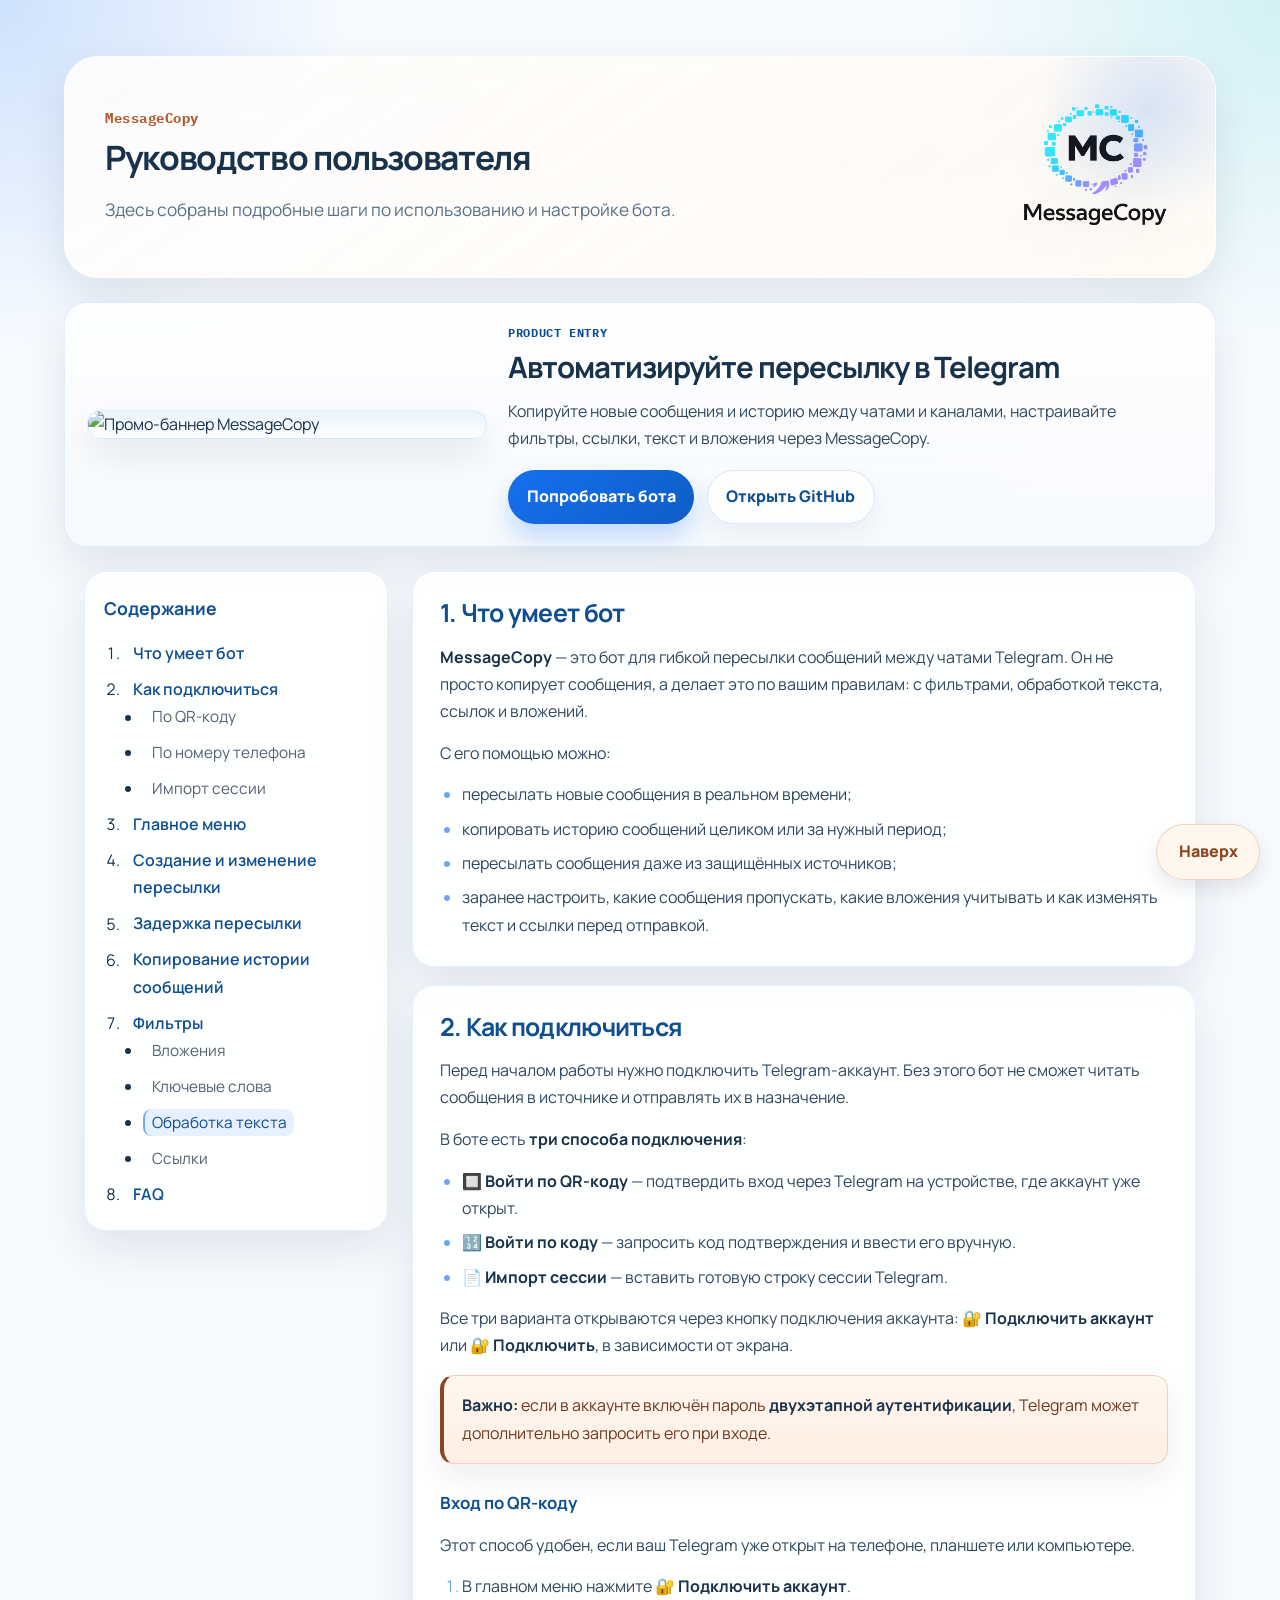
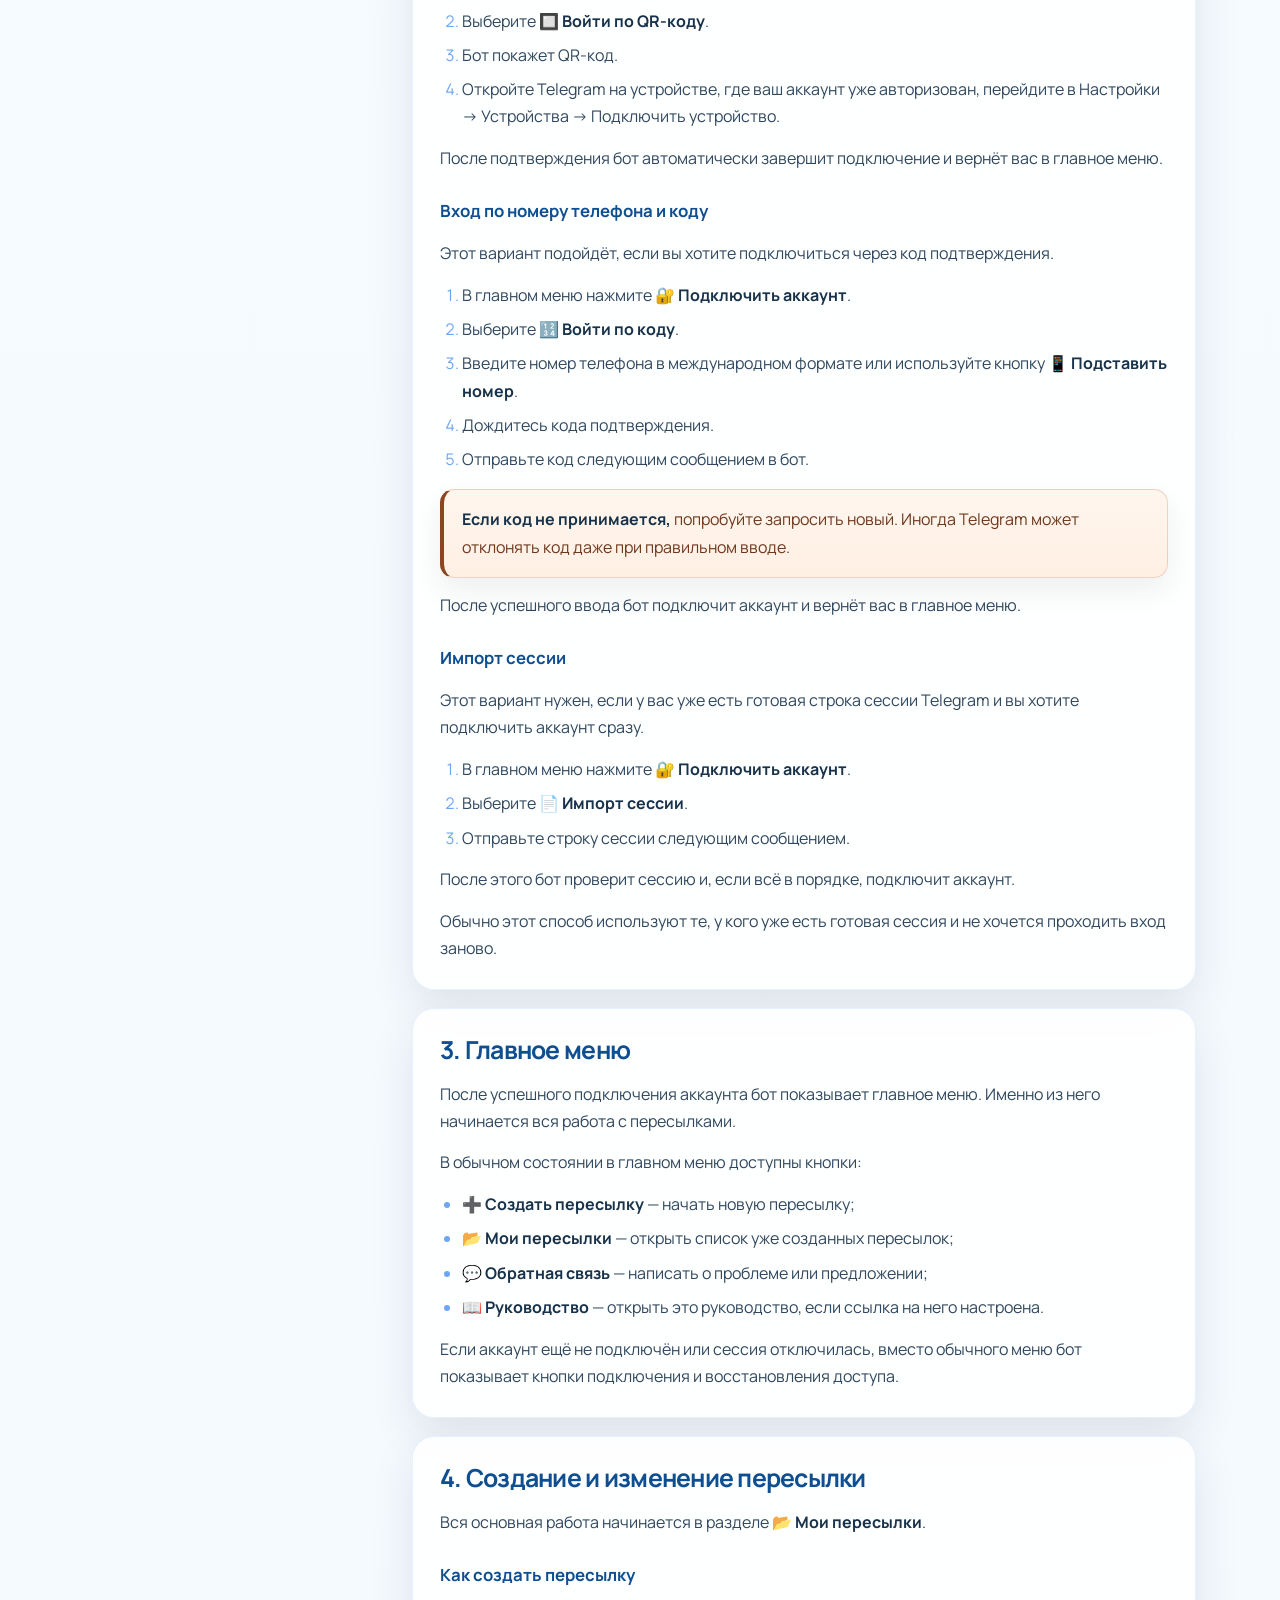
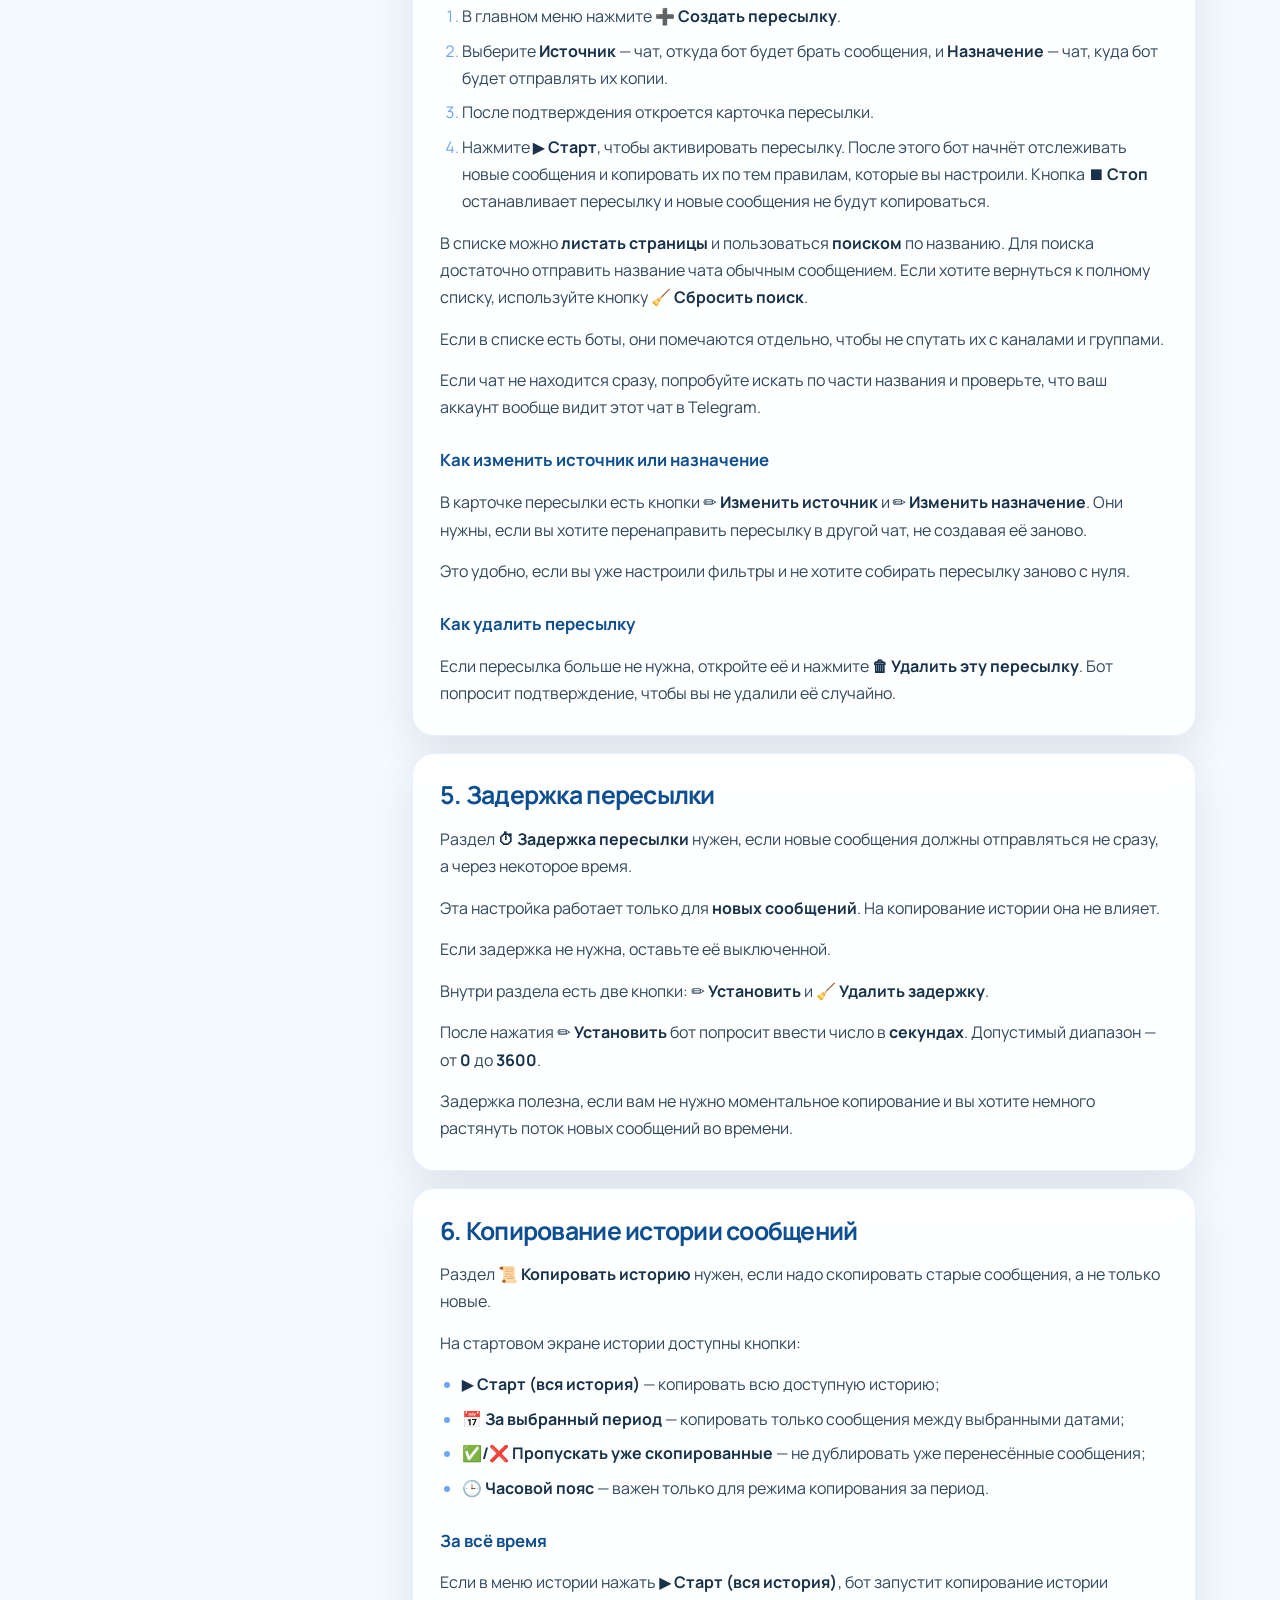
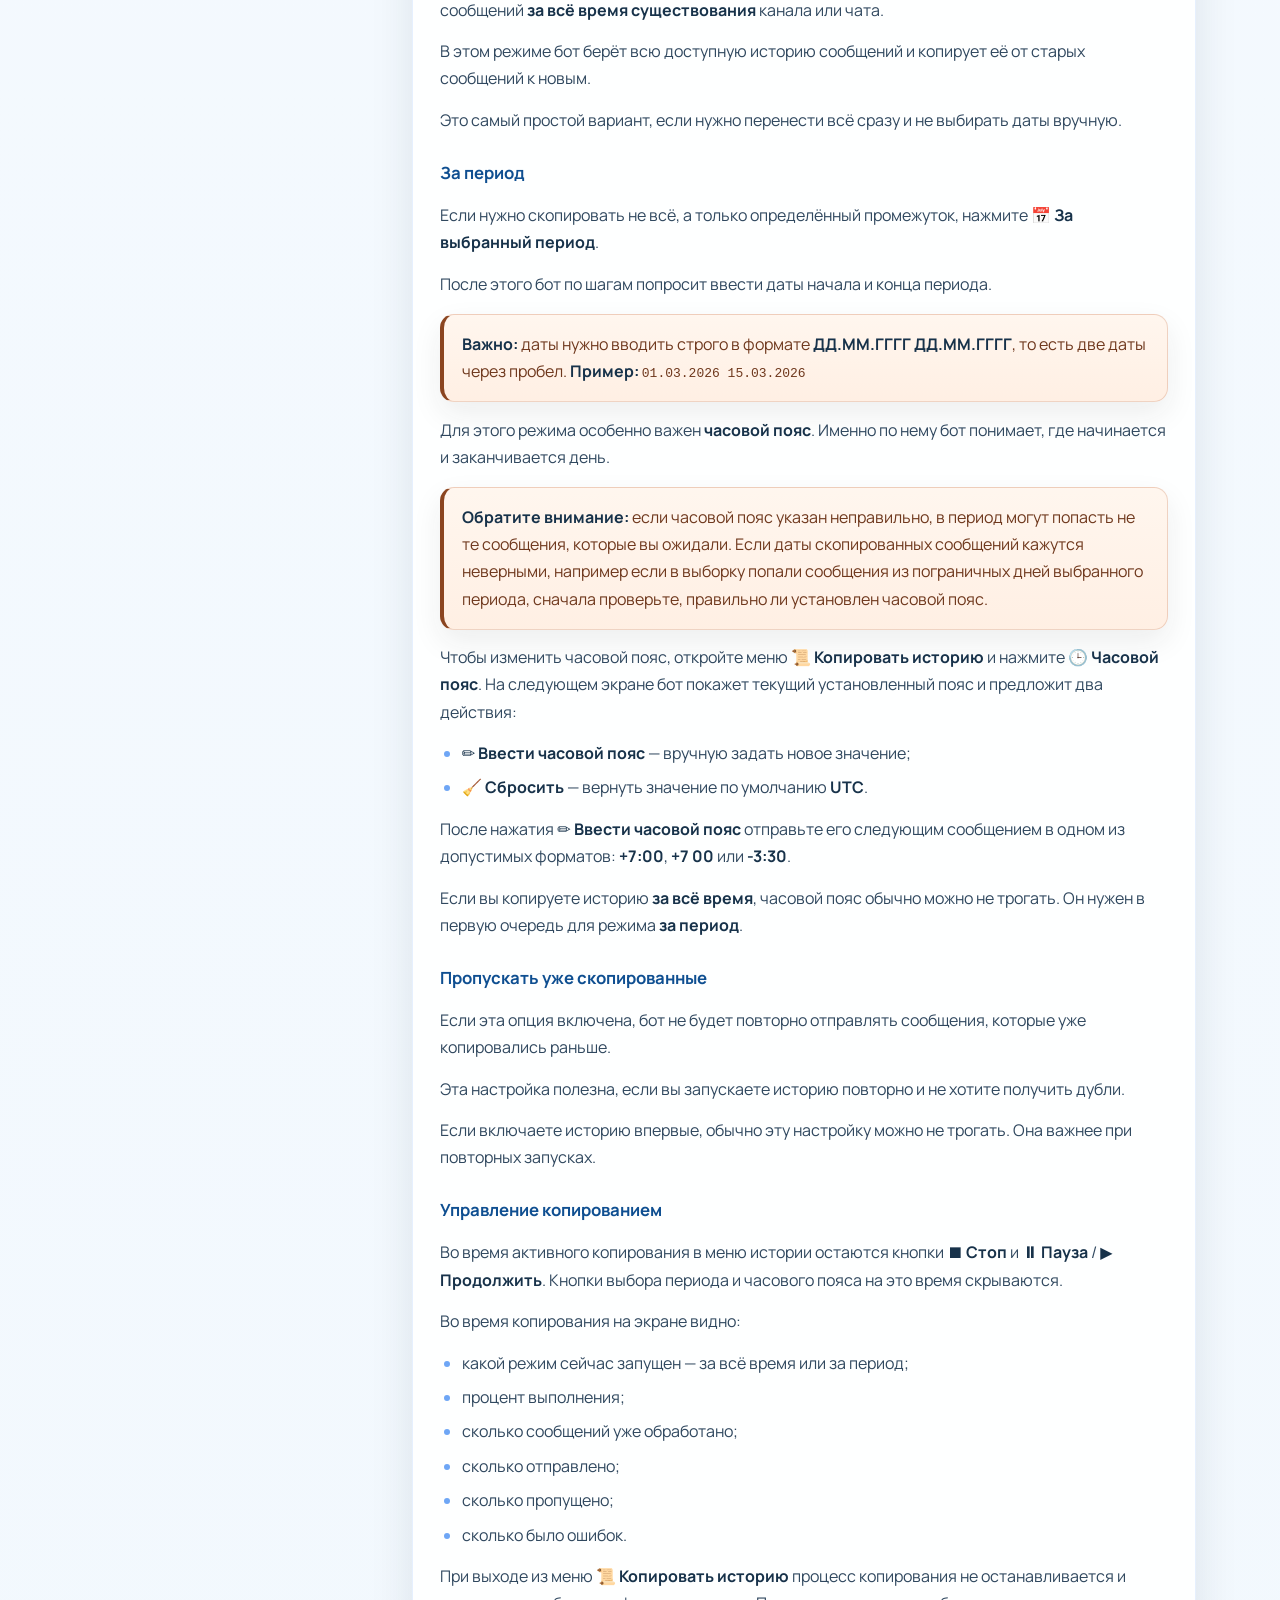
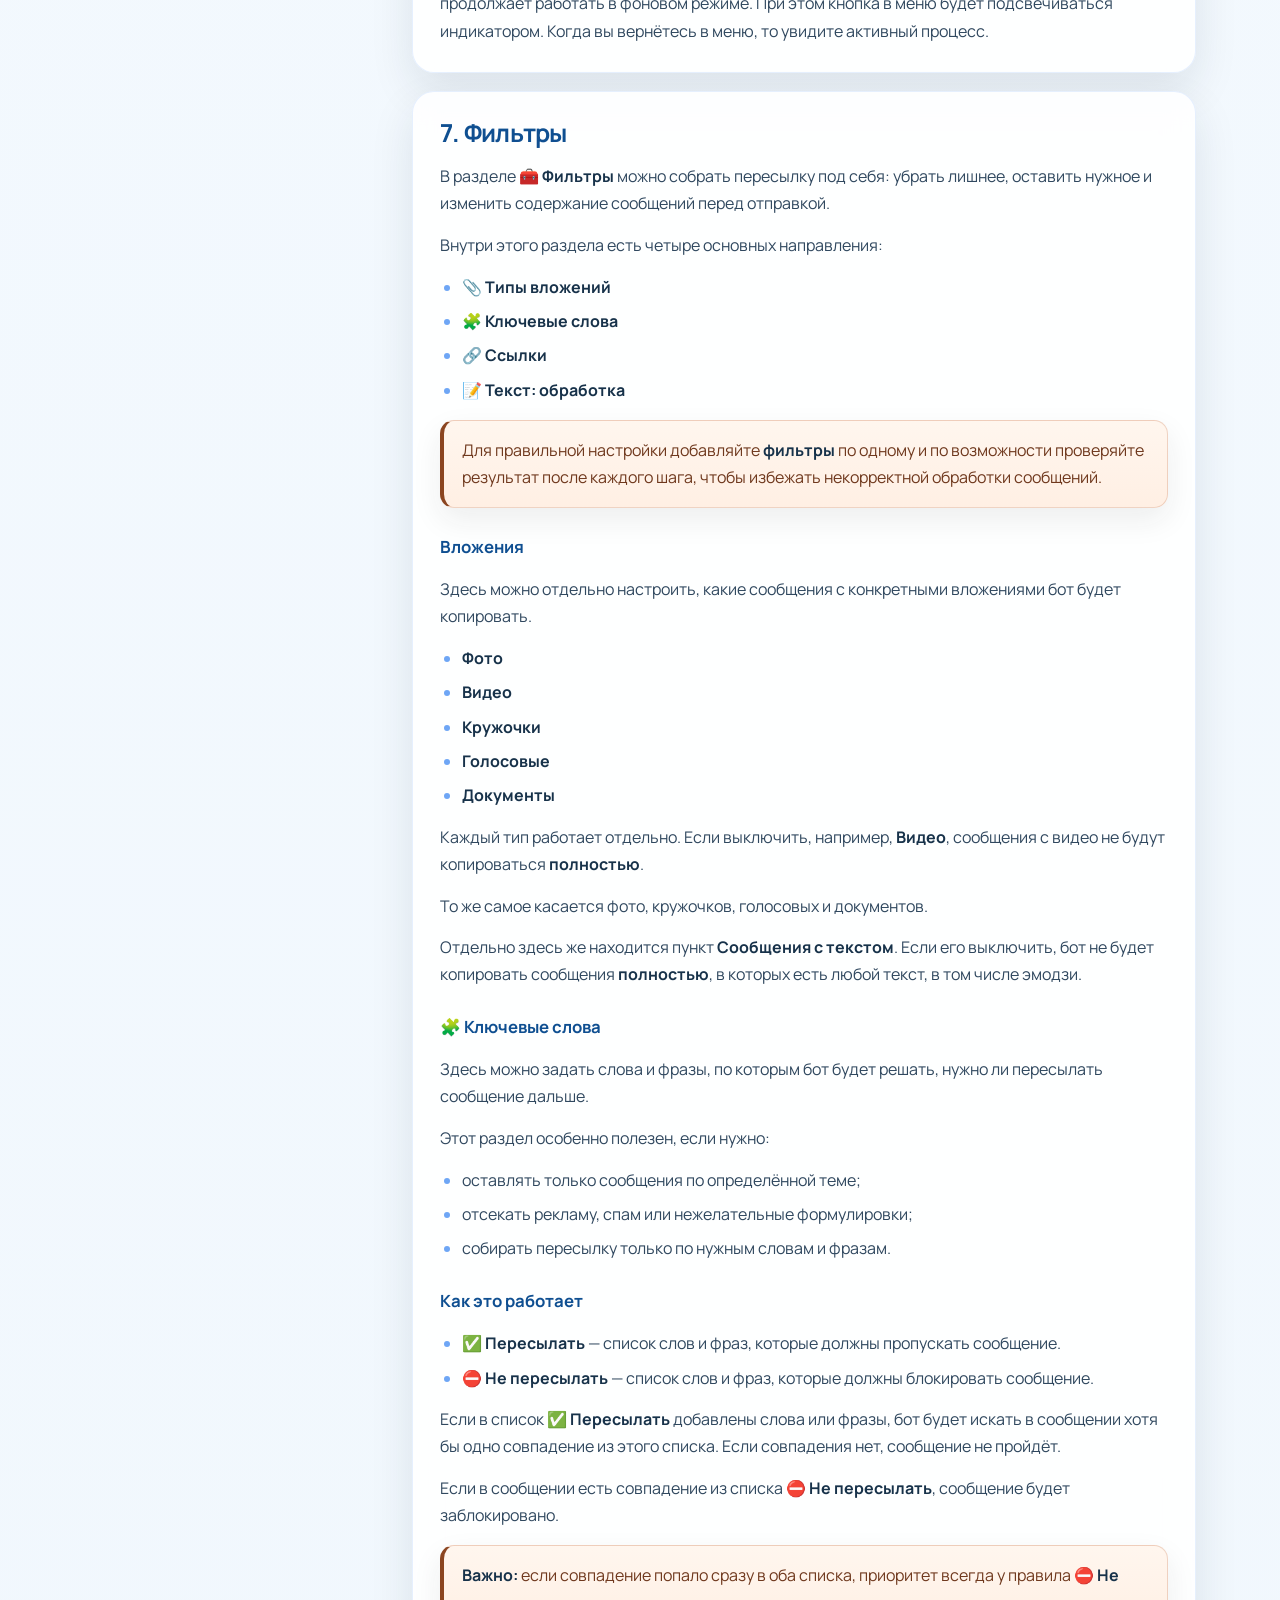
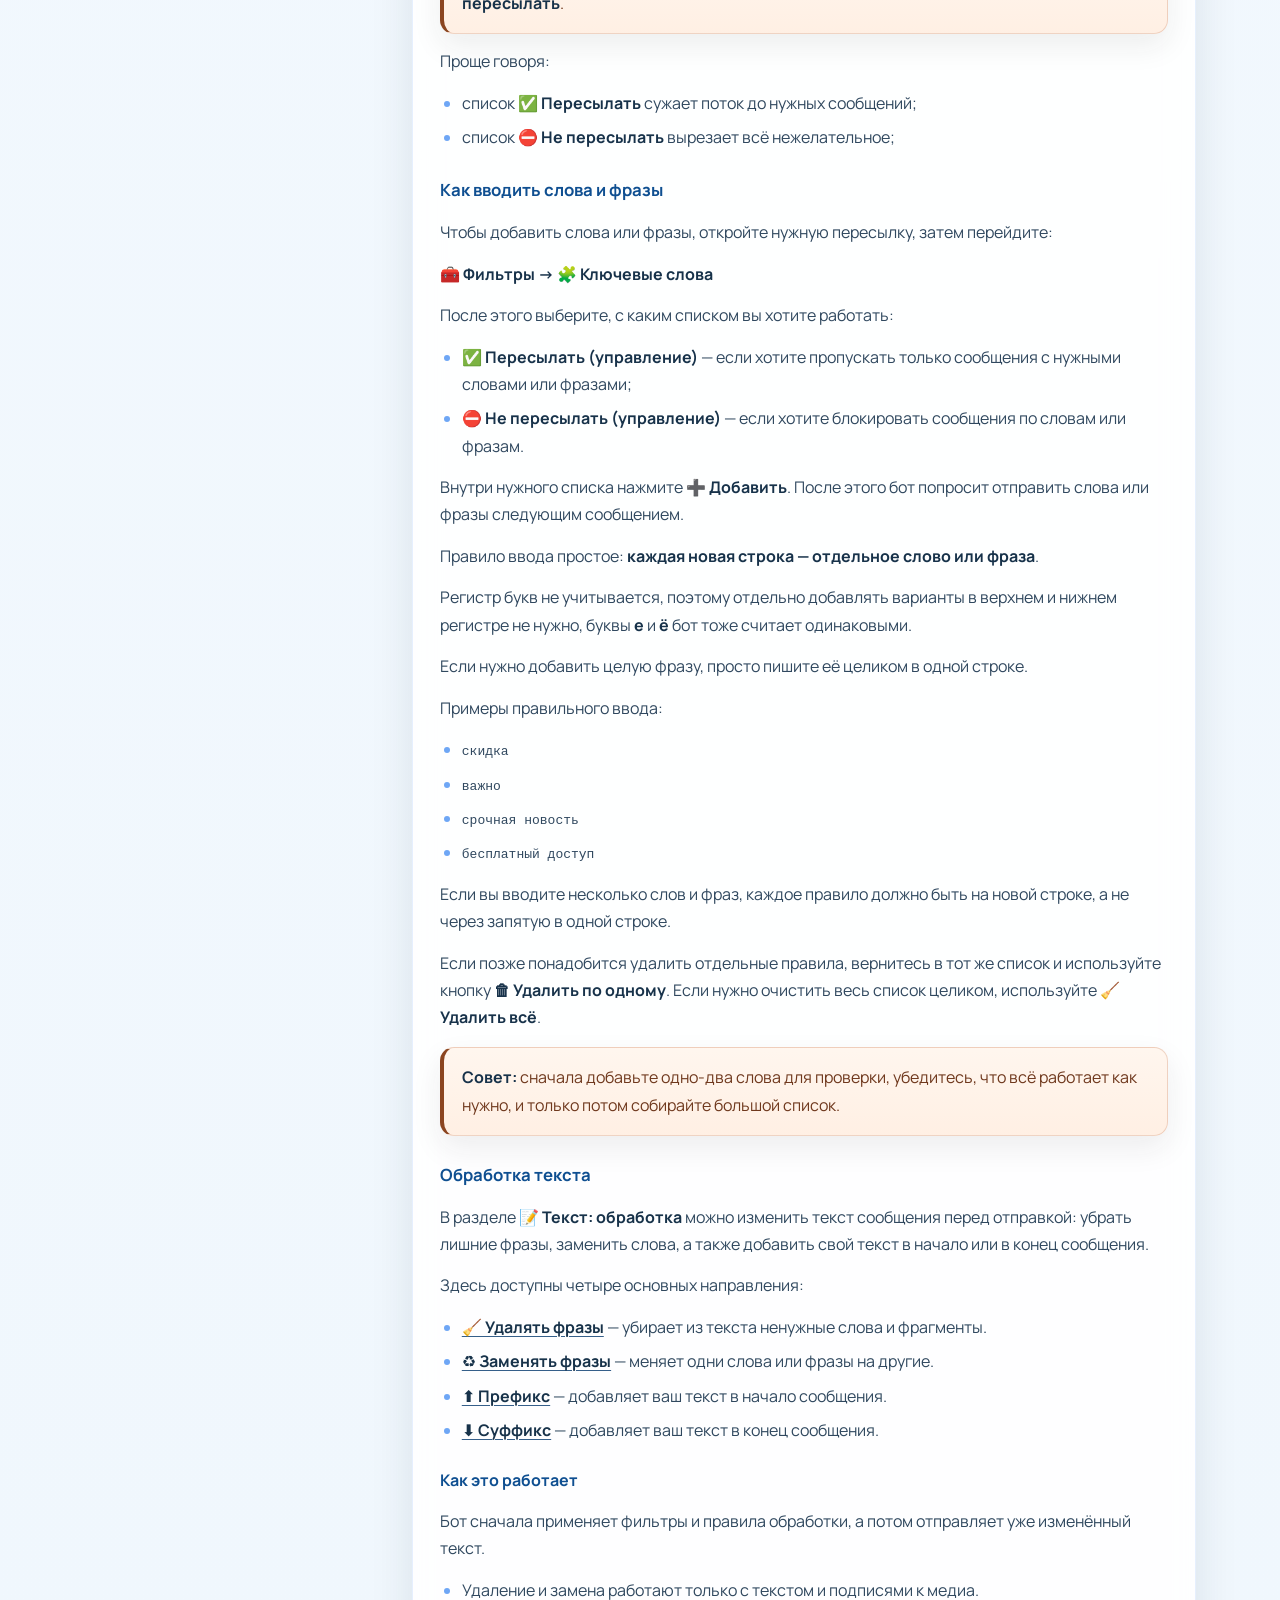
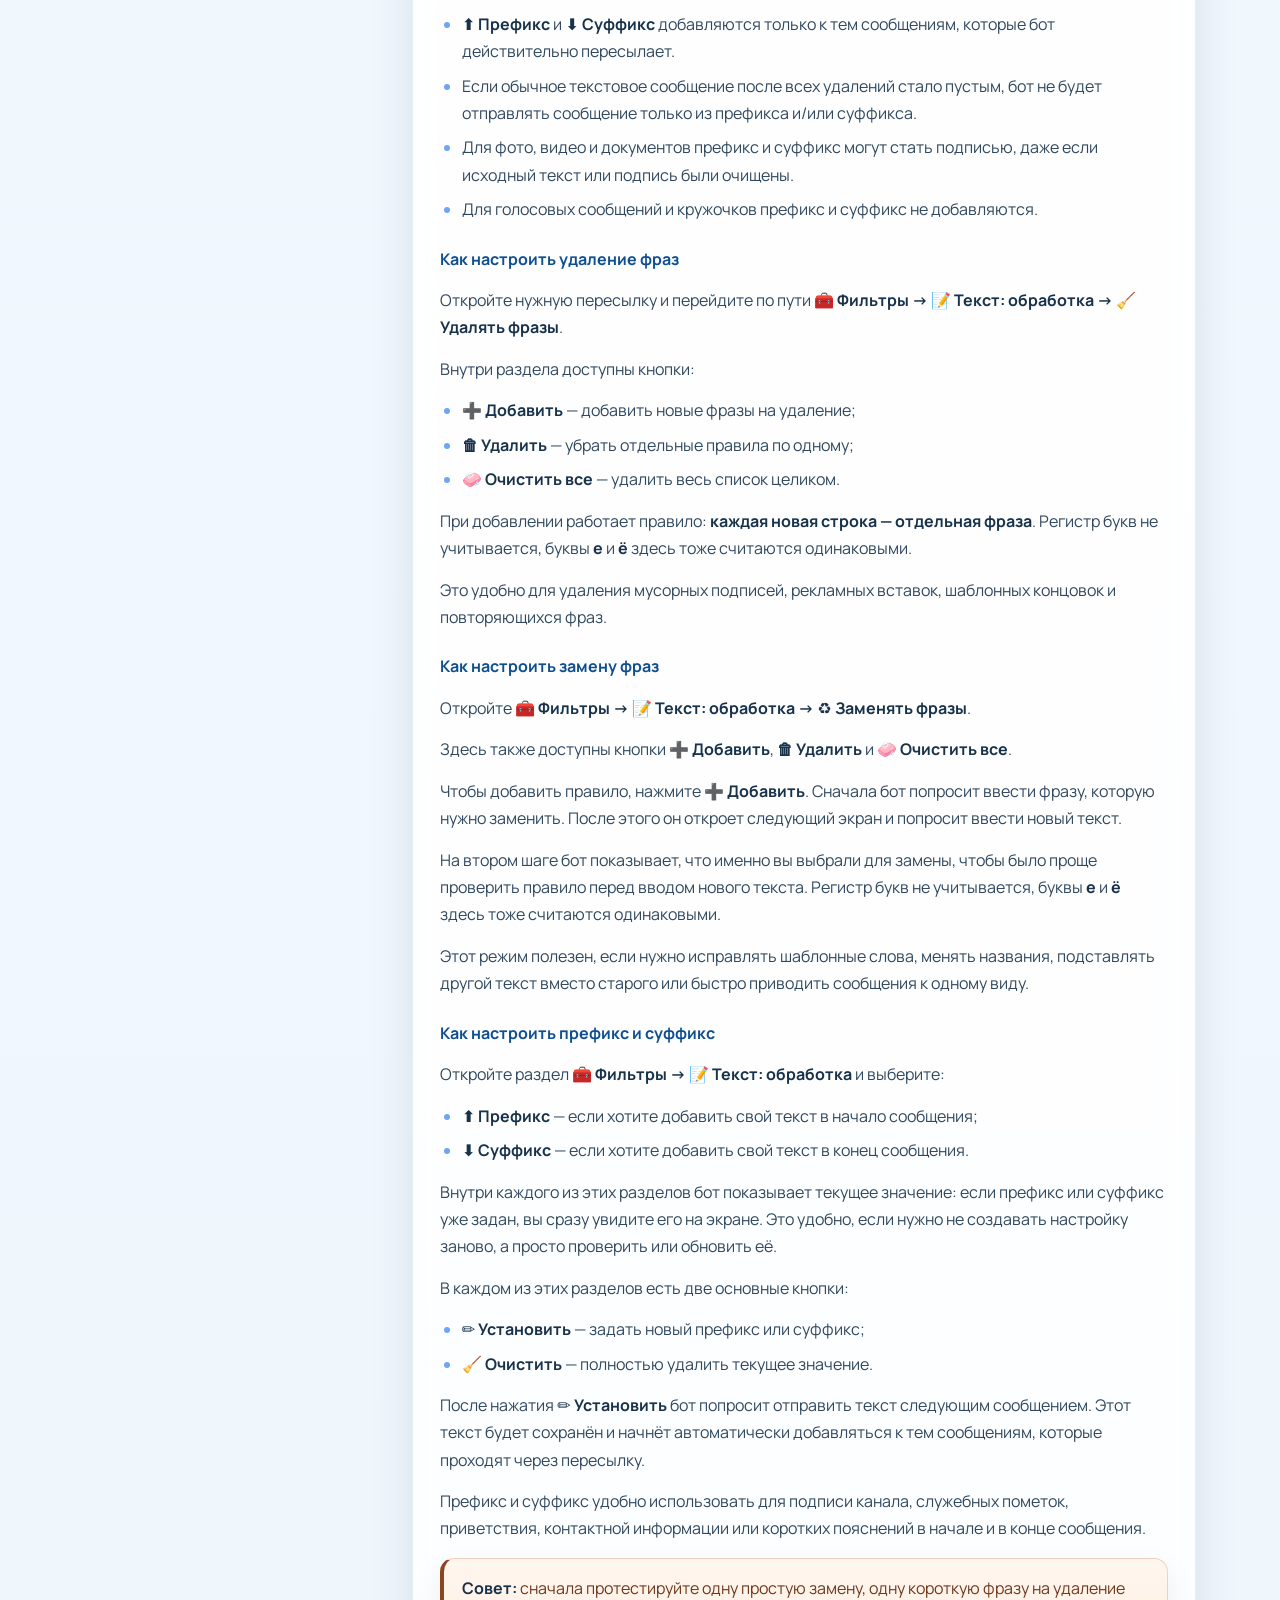
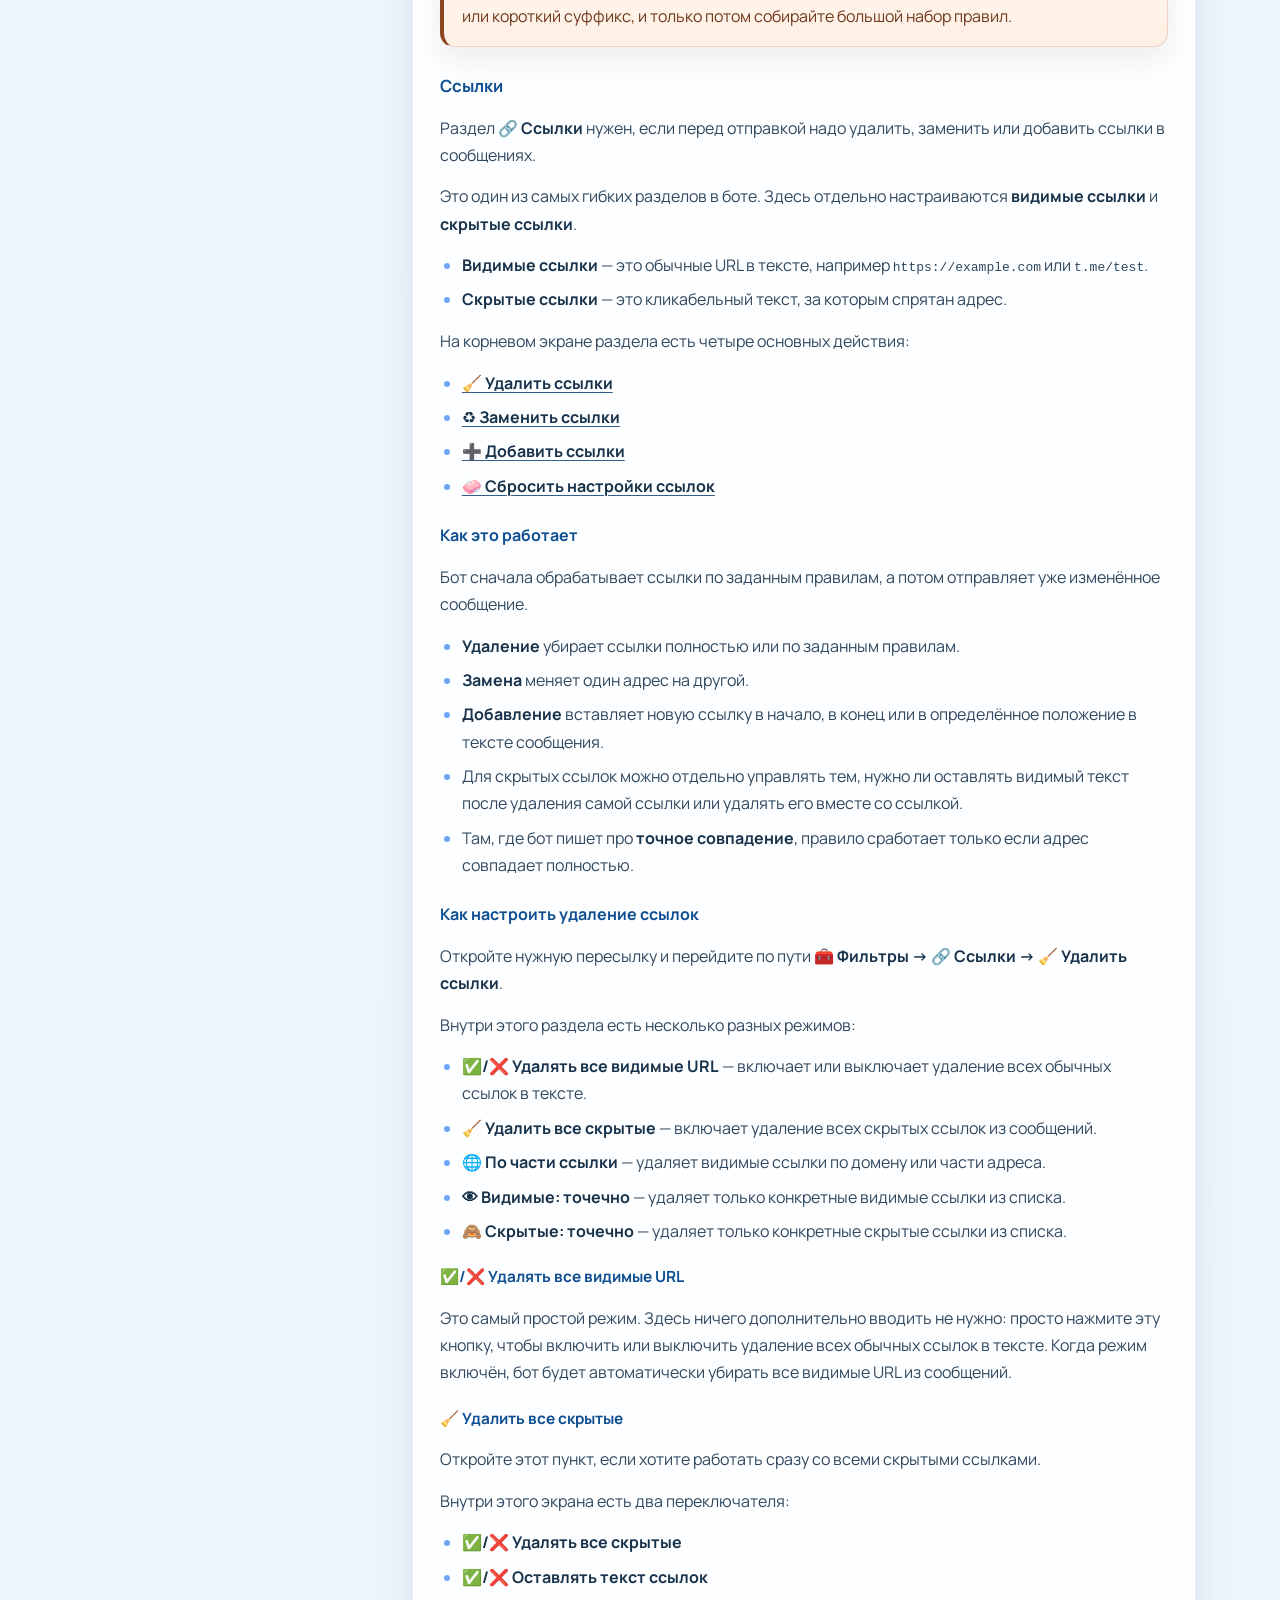
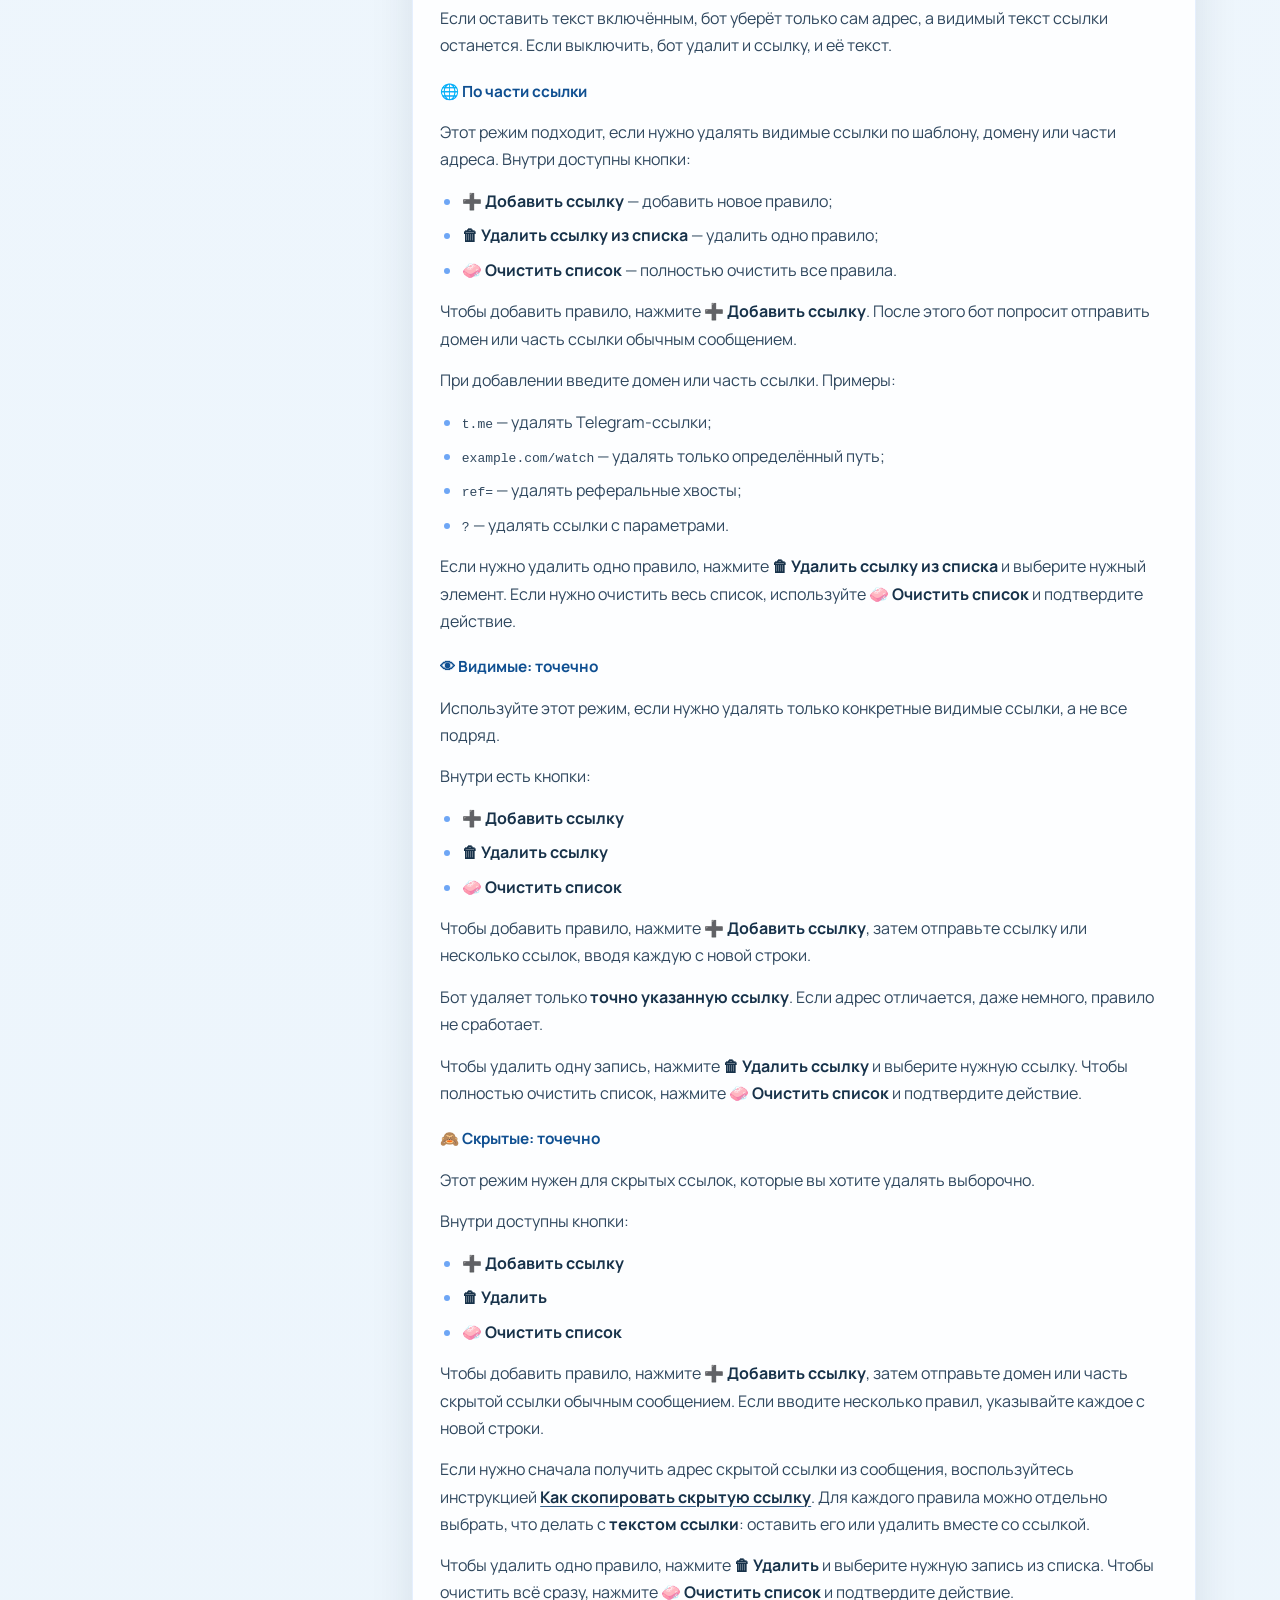
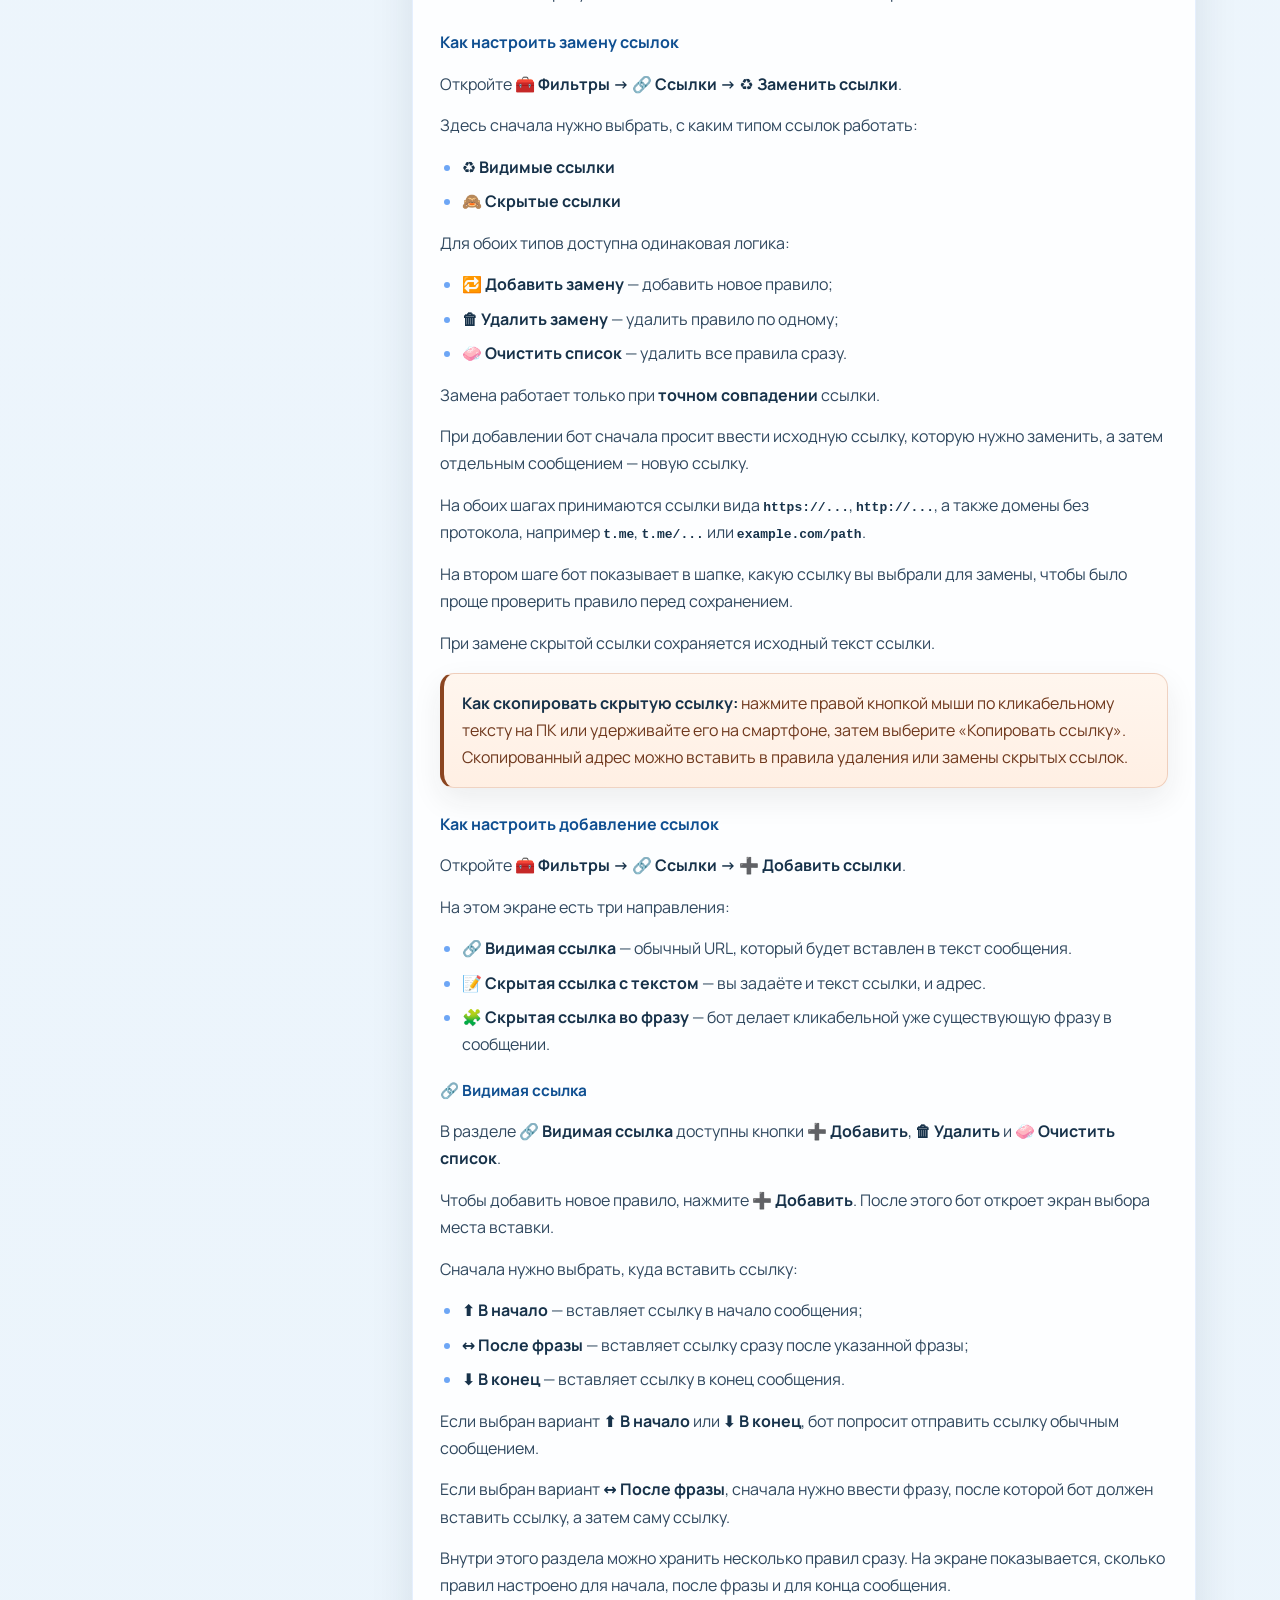
==== commit 6fc3c001: "Add files via upload" ====
--- a/index.html
+++ b/index.html
@@ -26,6 +26,26 @@
       </div>
     </div>
   </header>
+
+  <section class="promo">
+    <div class="promo__inner">
+      <div class="promo__media">
+        <img class="promo__banner" src="images/raw/NewAvaMC.png" alt="Промо-баннер MessageCopy">
+      </div>
+      <div class="promo__copy">
+        <p class="promo__eyebrow">Product entry</p>
+        <h2>Автоматизируйте пересылку в Telegram</h2>
+        <p class="promo__lead">
+          Копируйте новые сообщения и историю между чатами и каналами, настраивайте фильтры, ссылки, текст и вложения через MessageCopy.
+        </p>
+        <div class="promo__actions">
+          <!-- TODO: replace placeholder href with the real bot deep-link -->
+          <a class="promo__button promo__button--primary" href="https://t.me/messagecopy_bot" target="_blank" rel="noreferrer">Попробовать бота</a>
+          <a class="promo__button promo__button--secondary" href="https://github.com/NorthLabCore/MessangeCopy" target="_blank" rel="noreferrer">Открыть GitHub</a>
+        </div>
+      </div>
+    </div>
+  </section>
 
   <main class="layout">
     <aside class="toc-card">
--- a/style.css
+++ b/style.css
@@ -118,6 +118,114 @@
   width: min(10rem, 21vw);
   height: auto;
   filter: drop-shadow(0 10px 20px rgba(17, 38, 59, 0.08));
+}
+
+.promo {
+  padding: 0 1.25rem 1.5rem;
+}
+
+.promo__inner {
+  max-width: 72rem;
+  margin: 0 auto;
+  padding: 1.35rem;
+  display: grid;
+  grid-template-columns: minmax(15rem, 25rem) minmax(0, 1fr);
+  gap: 1.35rem;
+  align-items: center;
+  background:
+    linear-gradient(180deg, rgba(255, 255, 255, 0.9), rgba(247, 251, 255, 0.95)),
+    linear-gradient(120deg, rgba(21, 112, 239, 0.05), rgba(182, 86, 42, 0.05));
+  border: 1px solid rgba(21, 112, 239, 0.12);
+  border-radius: var(--radius-md);
+  box-shadow: var(--shadow);
+  backdrop-filter: blur(14px);
+}
+
+.promo__media {
+  min-width: 0;
+}
+
+.promo__banner {
+  display: block;
+  width: 100%;
+  height: auto;
+  border-radius: 1.1rem;
+  border: 1px solid rgba(21, 112, 239, 0.10);
+  box-shadow: 0 16px 34px rgba(17, 38, 59, 0.10);
+  background: linear-gradient(180deg, rgba(233, 243, 251, 0.9), rgba(255, 255, 255, 0.9));
+}
+
+.promo__copy {
+  min-width: 0;
+}
+
+.promo__eyebrow {
+  margin: 0 0 0.7rem;
+  color: var(--nav-deep);
+  font: 700 0.78rem/1.2 "IBM Plex Mono", monospace;
+  letter-spacing: 0.05em;
+  text-transform: uppercase;
+}
+
+.promo__copy h2 {
+  margin: 0;
+  font-size: clamp(1.35rem, 2.3vw, 1.9rem);
+  line-height: 1.12;
+  letter-spacing: -0.035em;
+  color: var(--ink);
+}
+
+.promo__lead {
+  margin: 0.85rem 0 0;
+  max-width: 38rem;
+  color: var(--text-soft);
+}
+
+.promo__actions {
+  display: flex;
+  flex-wrap: wrap;
+  gap: 0.8rem;
+  margin-top: 1.1rem;
+}
+
+.promo__button {
+  display: inline-flex;
+  align-items: center;
+  justify-content: center;
+  min-height: 2.9rem;
+  padding: 0.8rem 1.15rem;
+  border-radius: 999px;
+  font-weight: 800;
+  text-decoration: none;
+  transition: transform 0.16s ease, box-shadow 0.16s ease, border-color 0.16s ease, background-color 0.16s ease, color 0.16s ease;
+}
+
+.promo__button:hover {
+  transform: translateY(-1px);
+}
+
+.promo__button--primary {
+  background: linear-gradient(135deg, #1570ef, #0f5dc6);
+  color: #fff;
+  box-shadow: 0 14px 26px rgba(21, 112, 239, 0.24);
+}
+
+.promo__button--primary:hover {
+  color: #fff;
+  box-shadow: 0 16px 30px rgba(21, 112, 239, 0.28);
+}
+
+.promo__button--secondary {
+  border: 1px solid rgba(21, 112, 239, 0.16);
+  background: rgba(255, 255, 255, 0.75);
+  color: var(--nav-deep);
+  box-shadow: 0 10px 24px rgba(17, 38, 59, 0.06);
+}
+
+.promo__button--secondary:hover {
+  color: var(--nav);
+  border-color: rgba(21, 112, 239, 0.28);
+  background: rgba(255, 255, 255, 0.92);
 }
 
 .layout {
@@ -339,6 +447,10 @@
   .toc-card {
     position: static;
   }
+
+  .promo__inner {
+    grid-template-columns: 1fr;
+  }
 }
 
 @media (max-width: 640px) {
@@ -359,6 +471,7 @@
   }
 
   .hero__inner,
+  .promo__inner,
   .article section,
   .toc-card {
     padding: 1.2rem;
@@ -374,6 +487,18 @@
     min-width: 0;
     padding-inline: 0.95rem;
   }
+
+  .promo {
+    padding-bottom: 1.1rem;
+  }
+
+  .promo__actions {
+    flex-direction: column;
+  }
+
+  .promo__button {
+    width: 100%;
+  }
 }
 
 .article h2 {
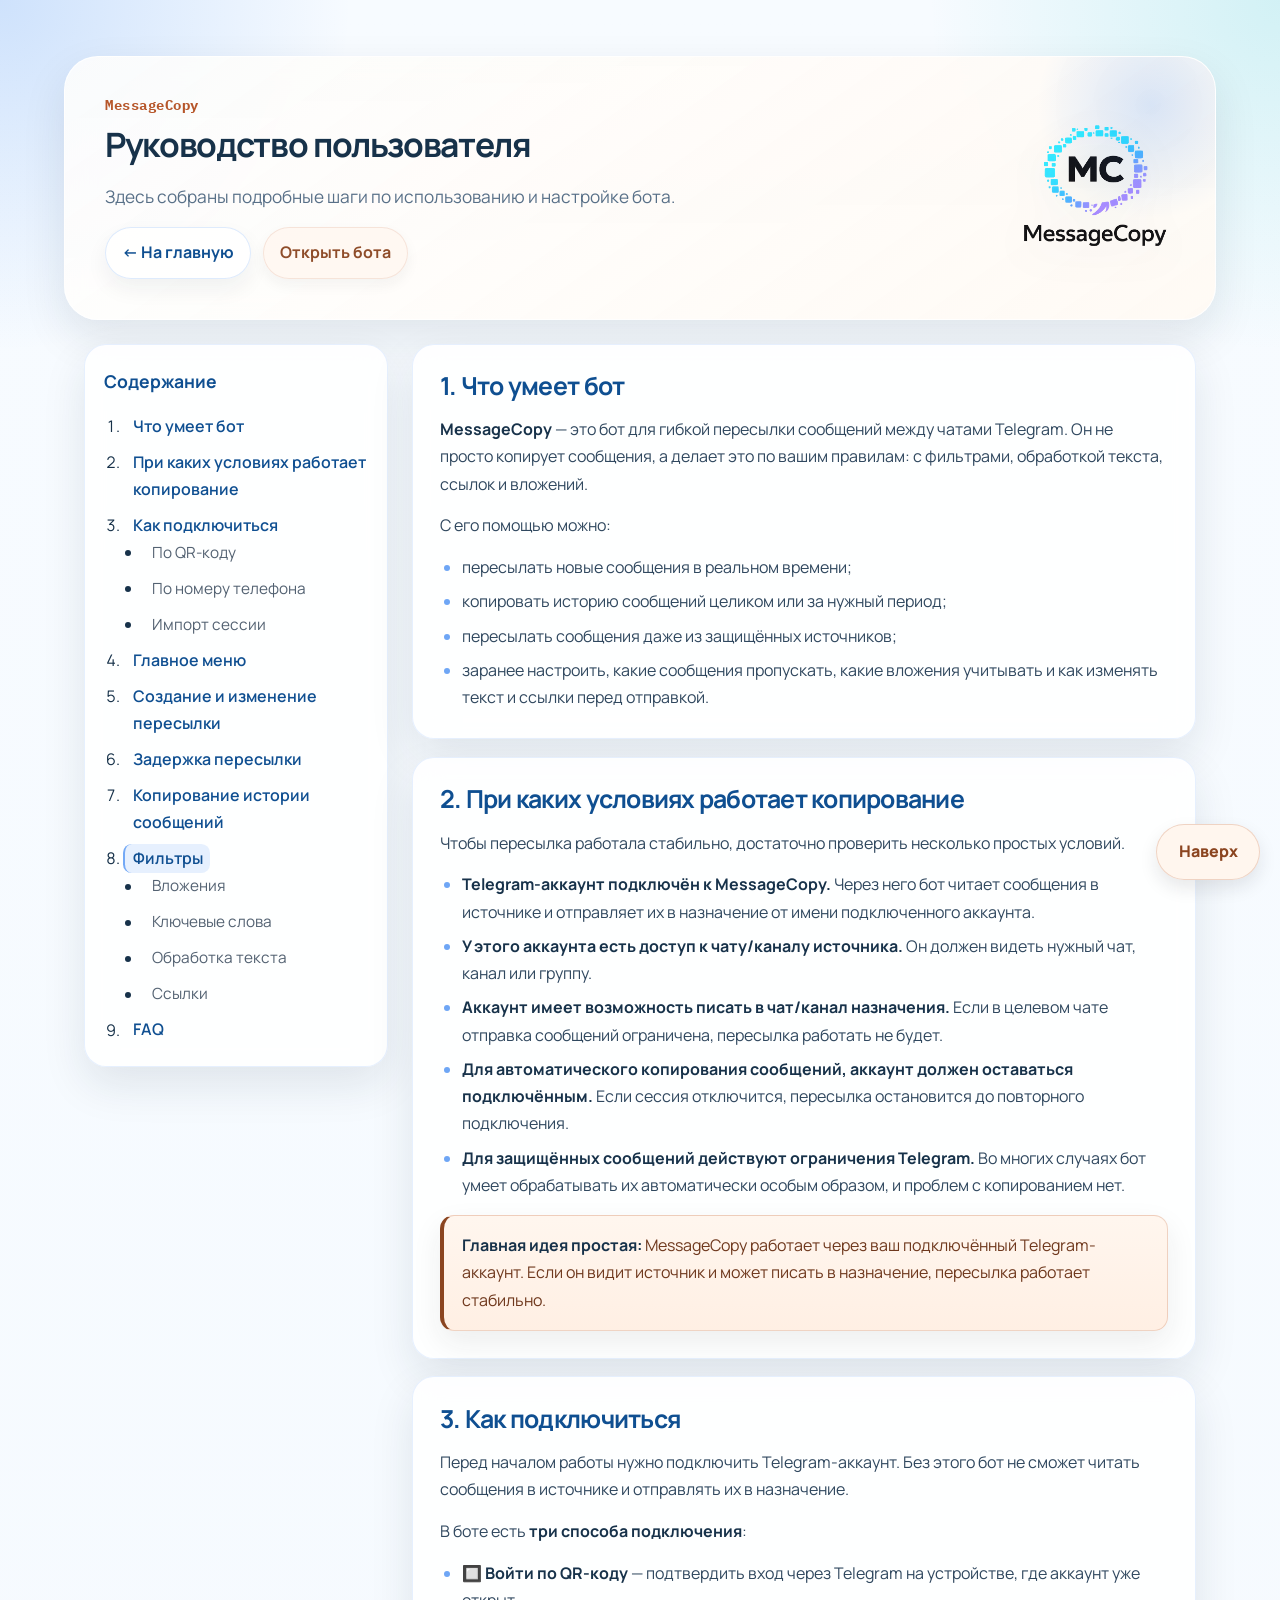
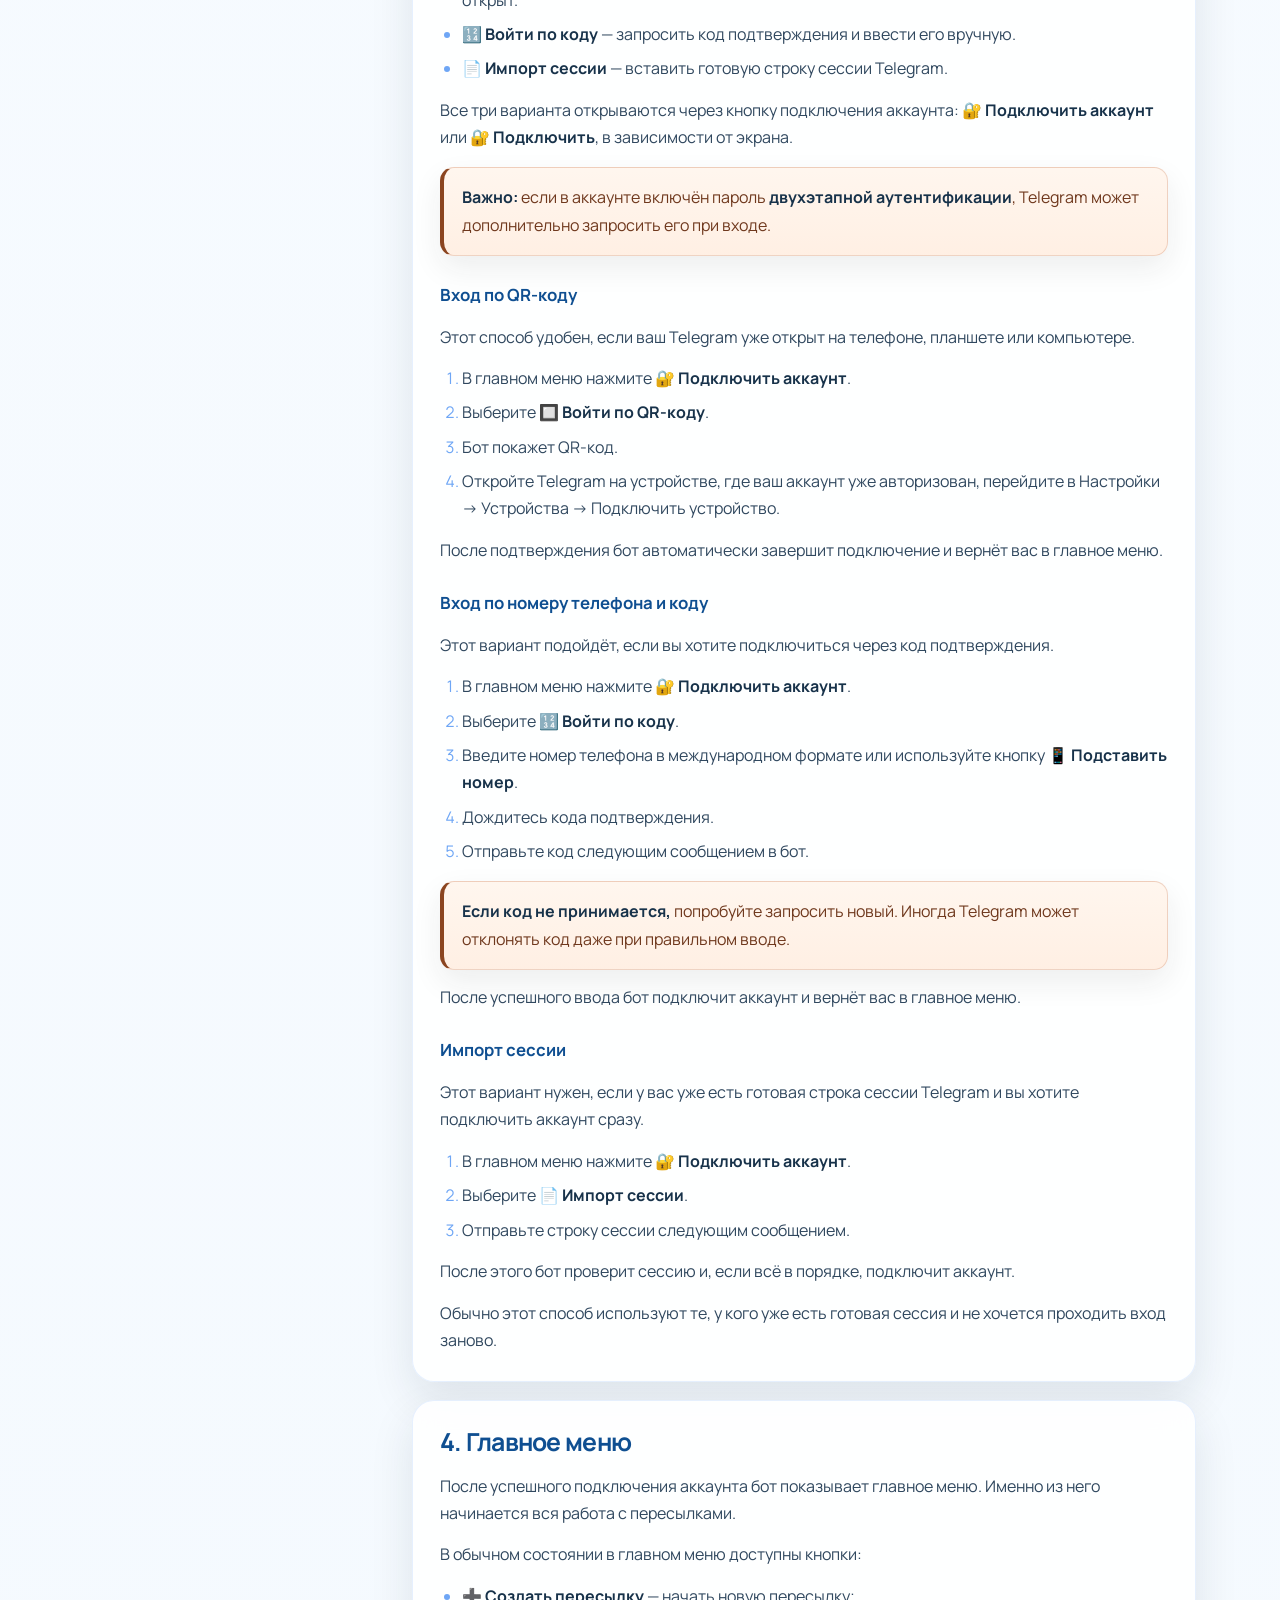
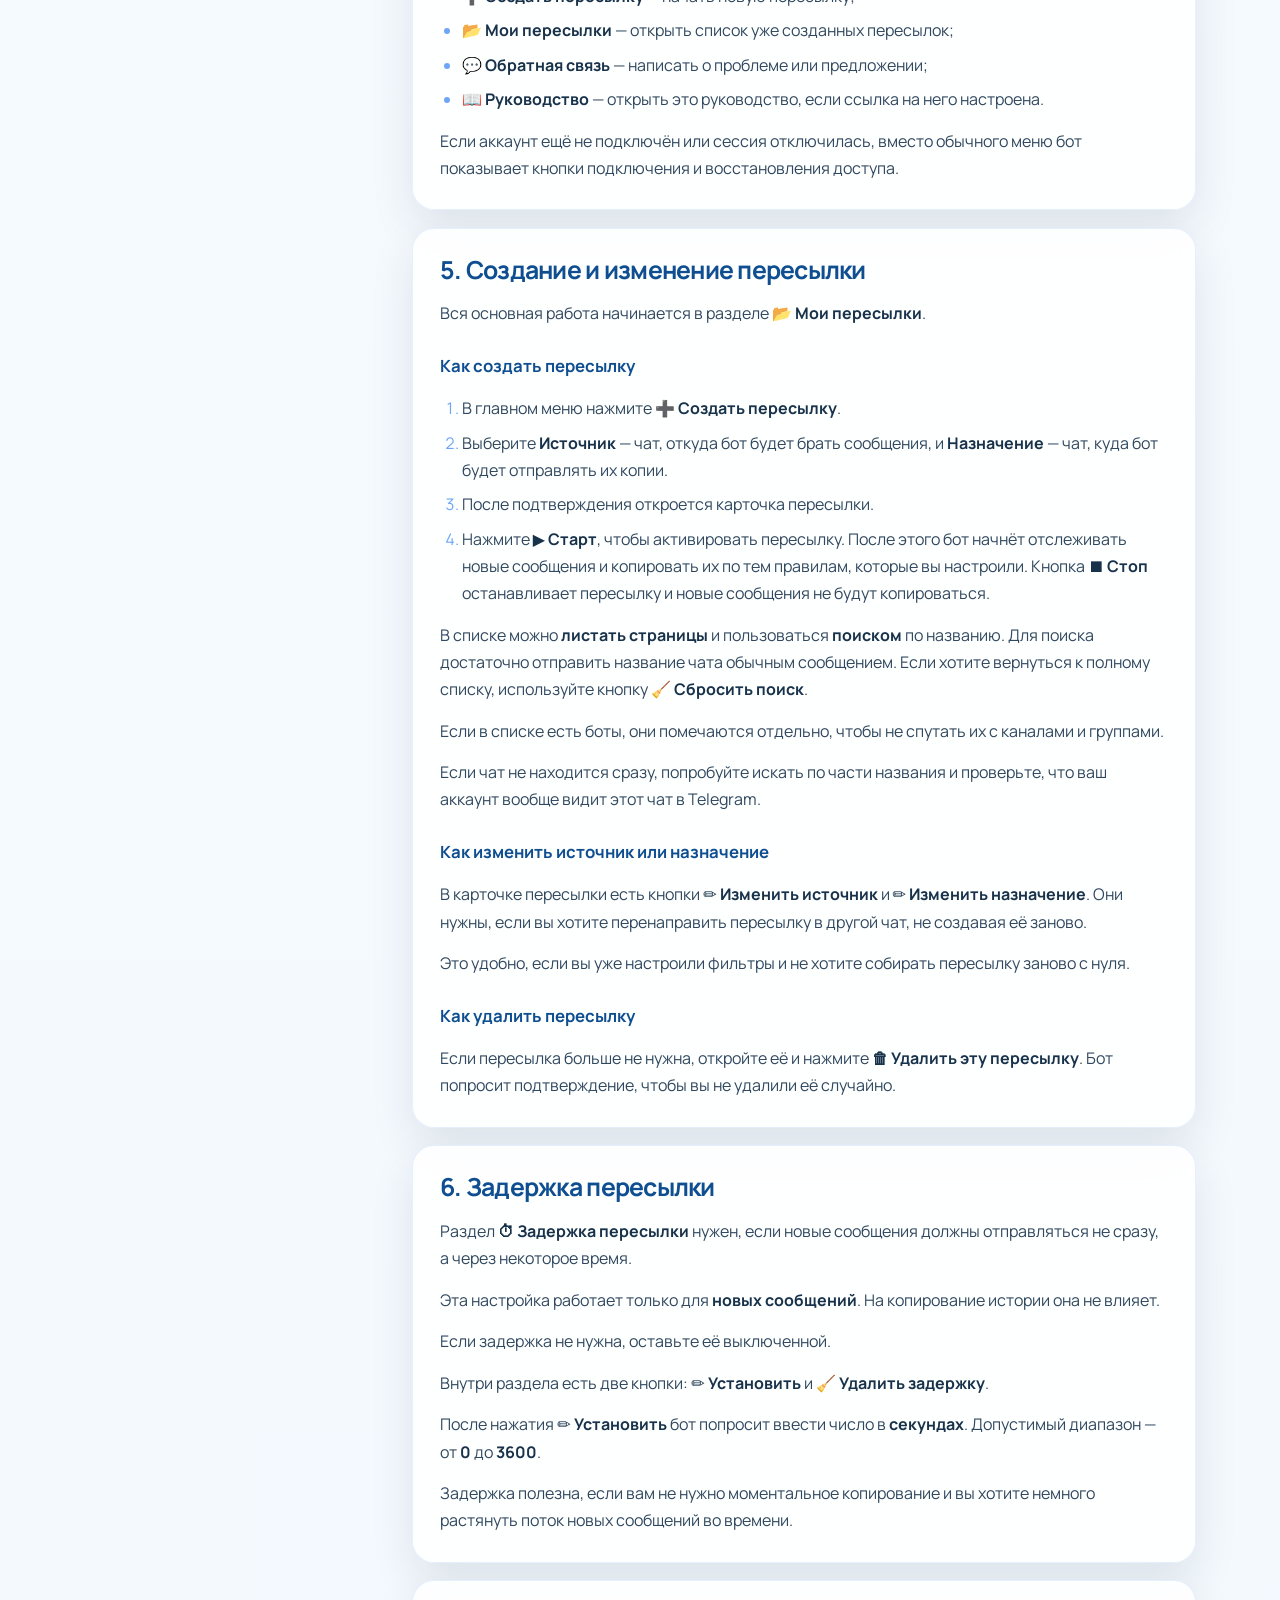
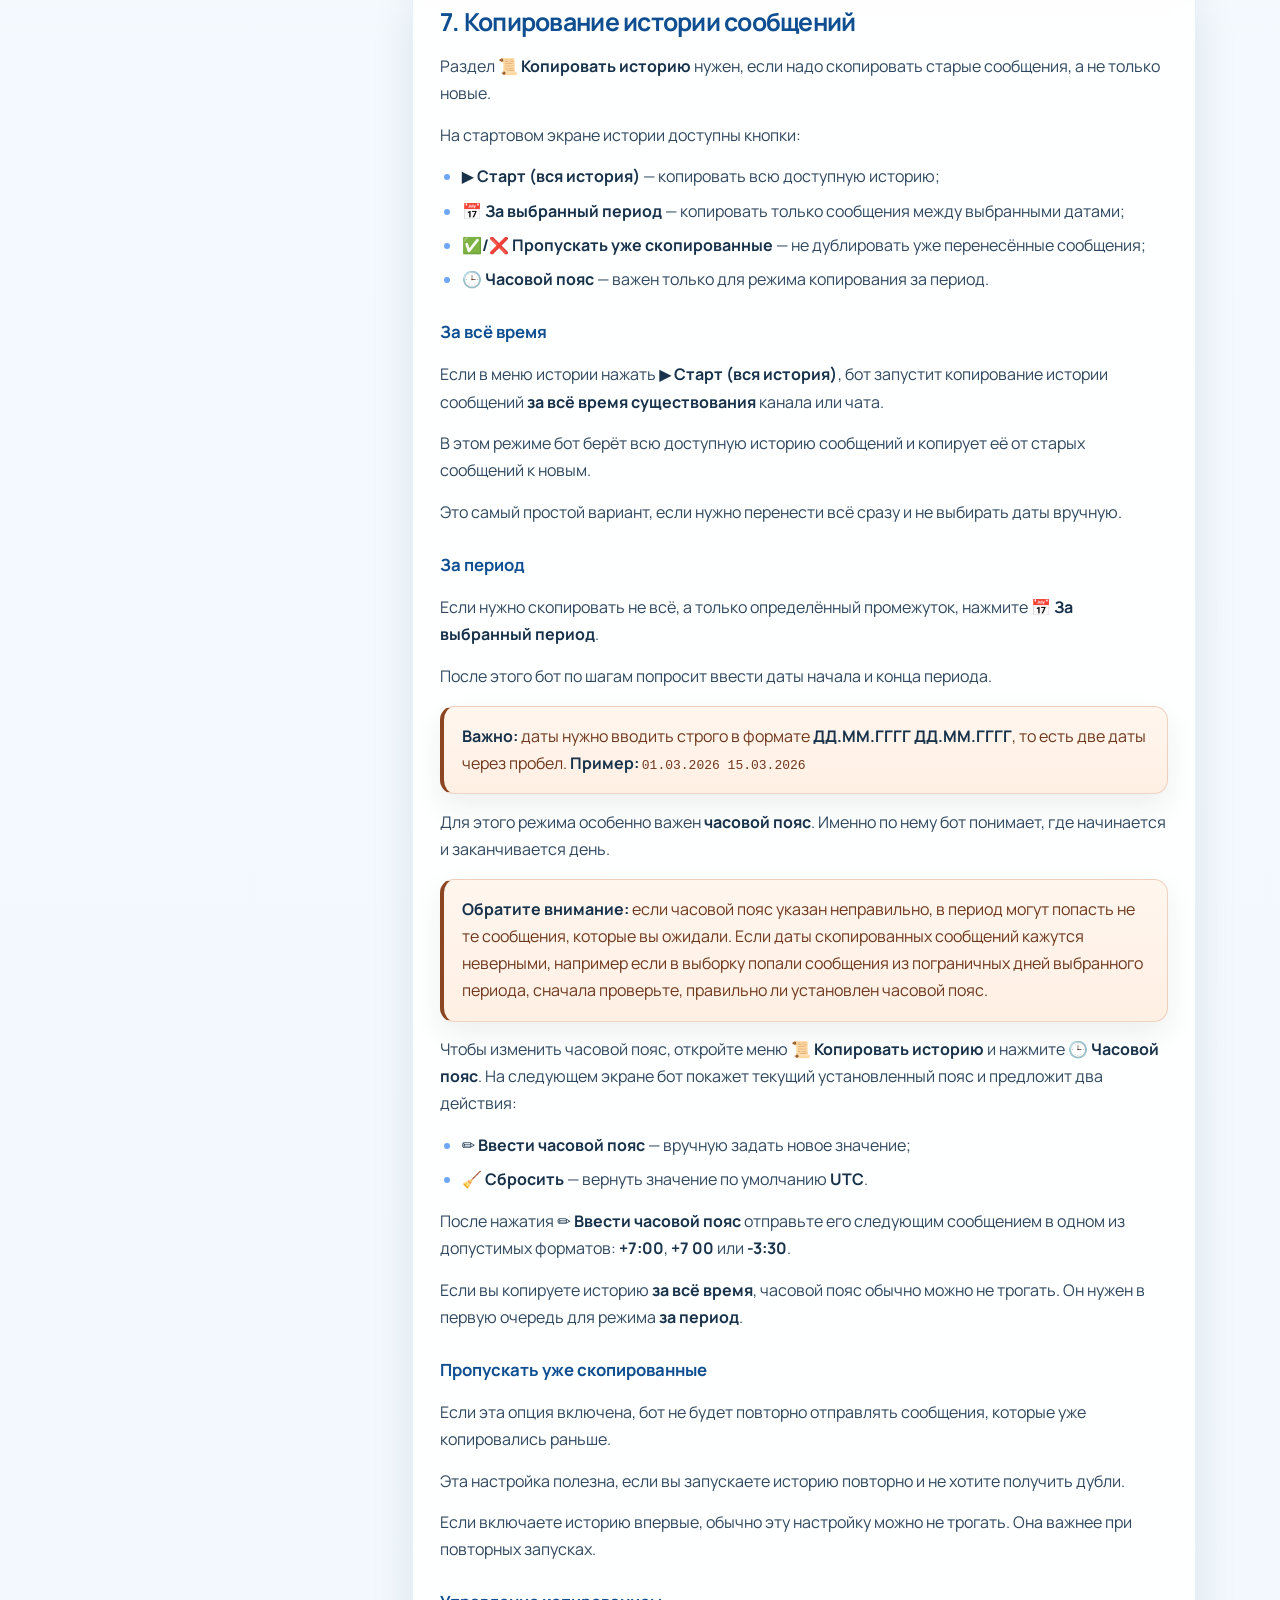
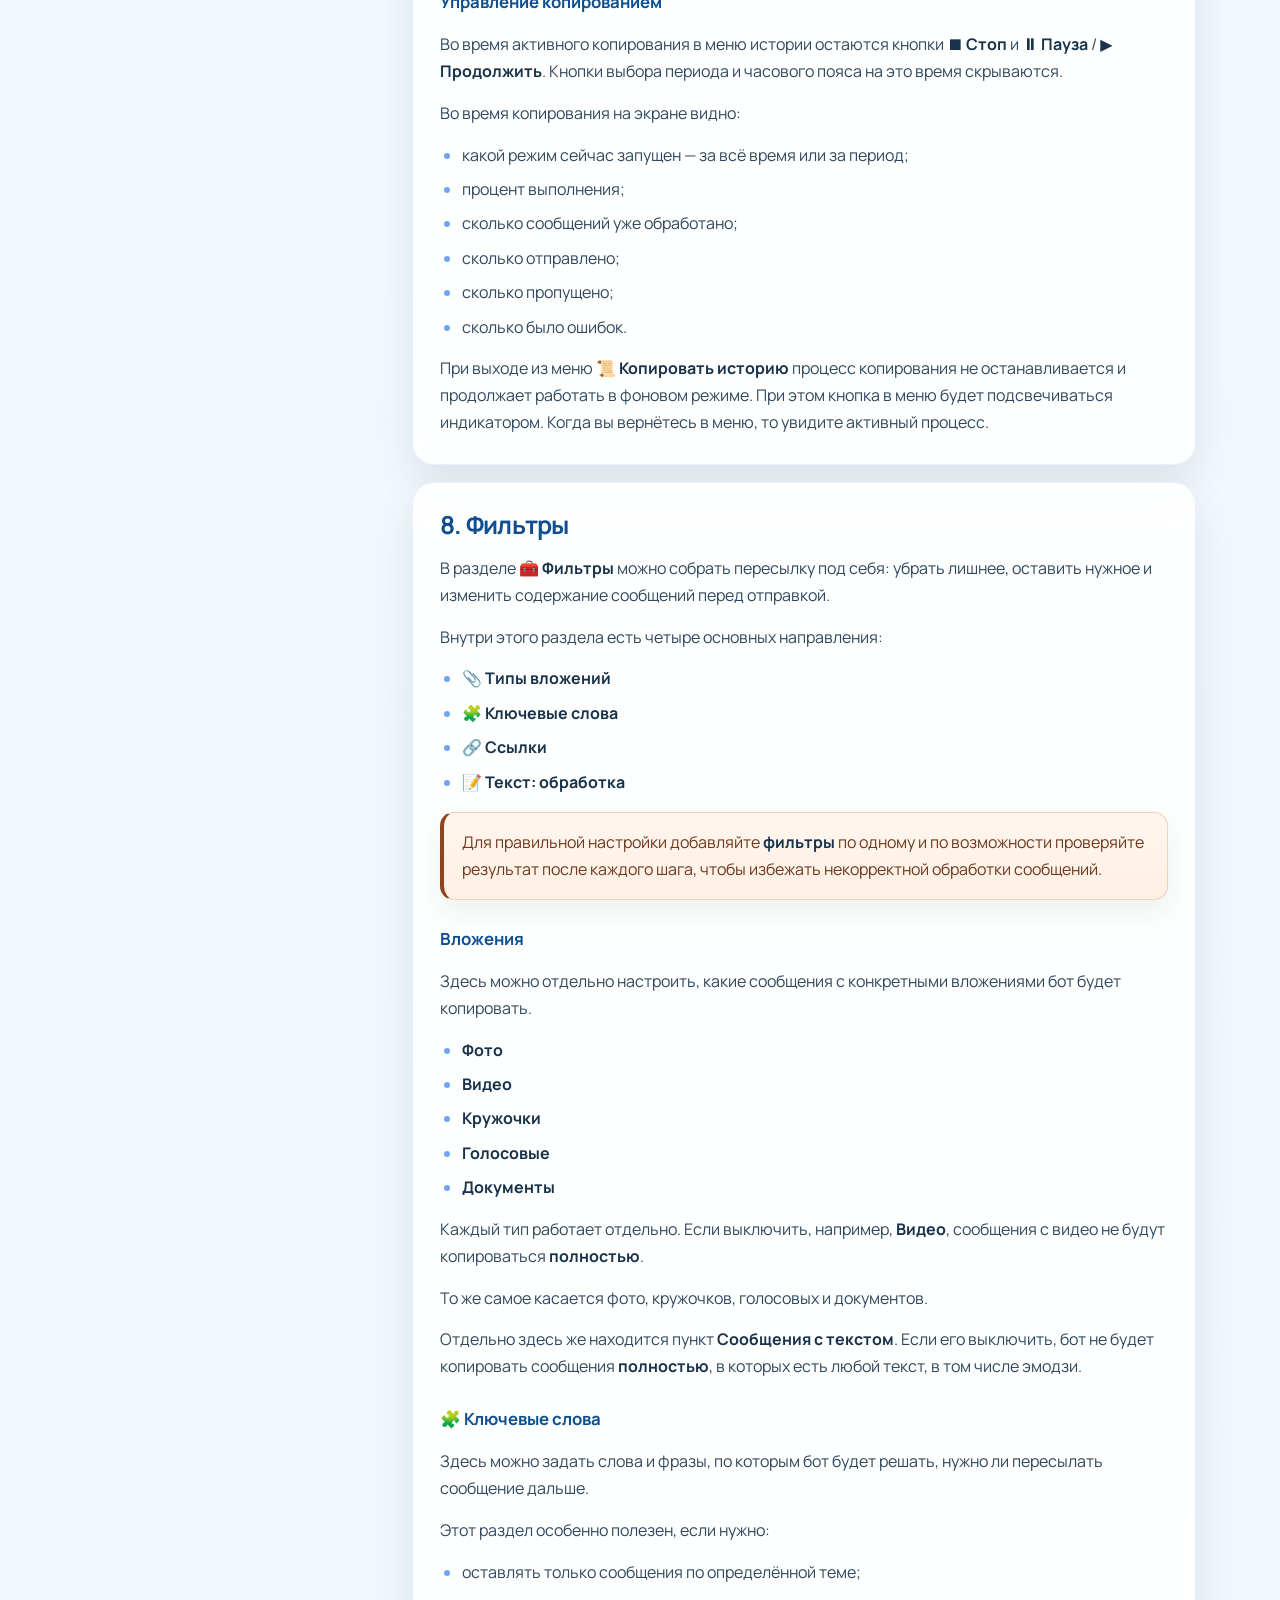
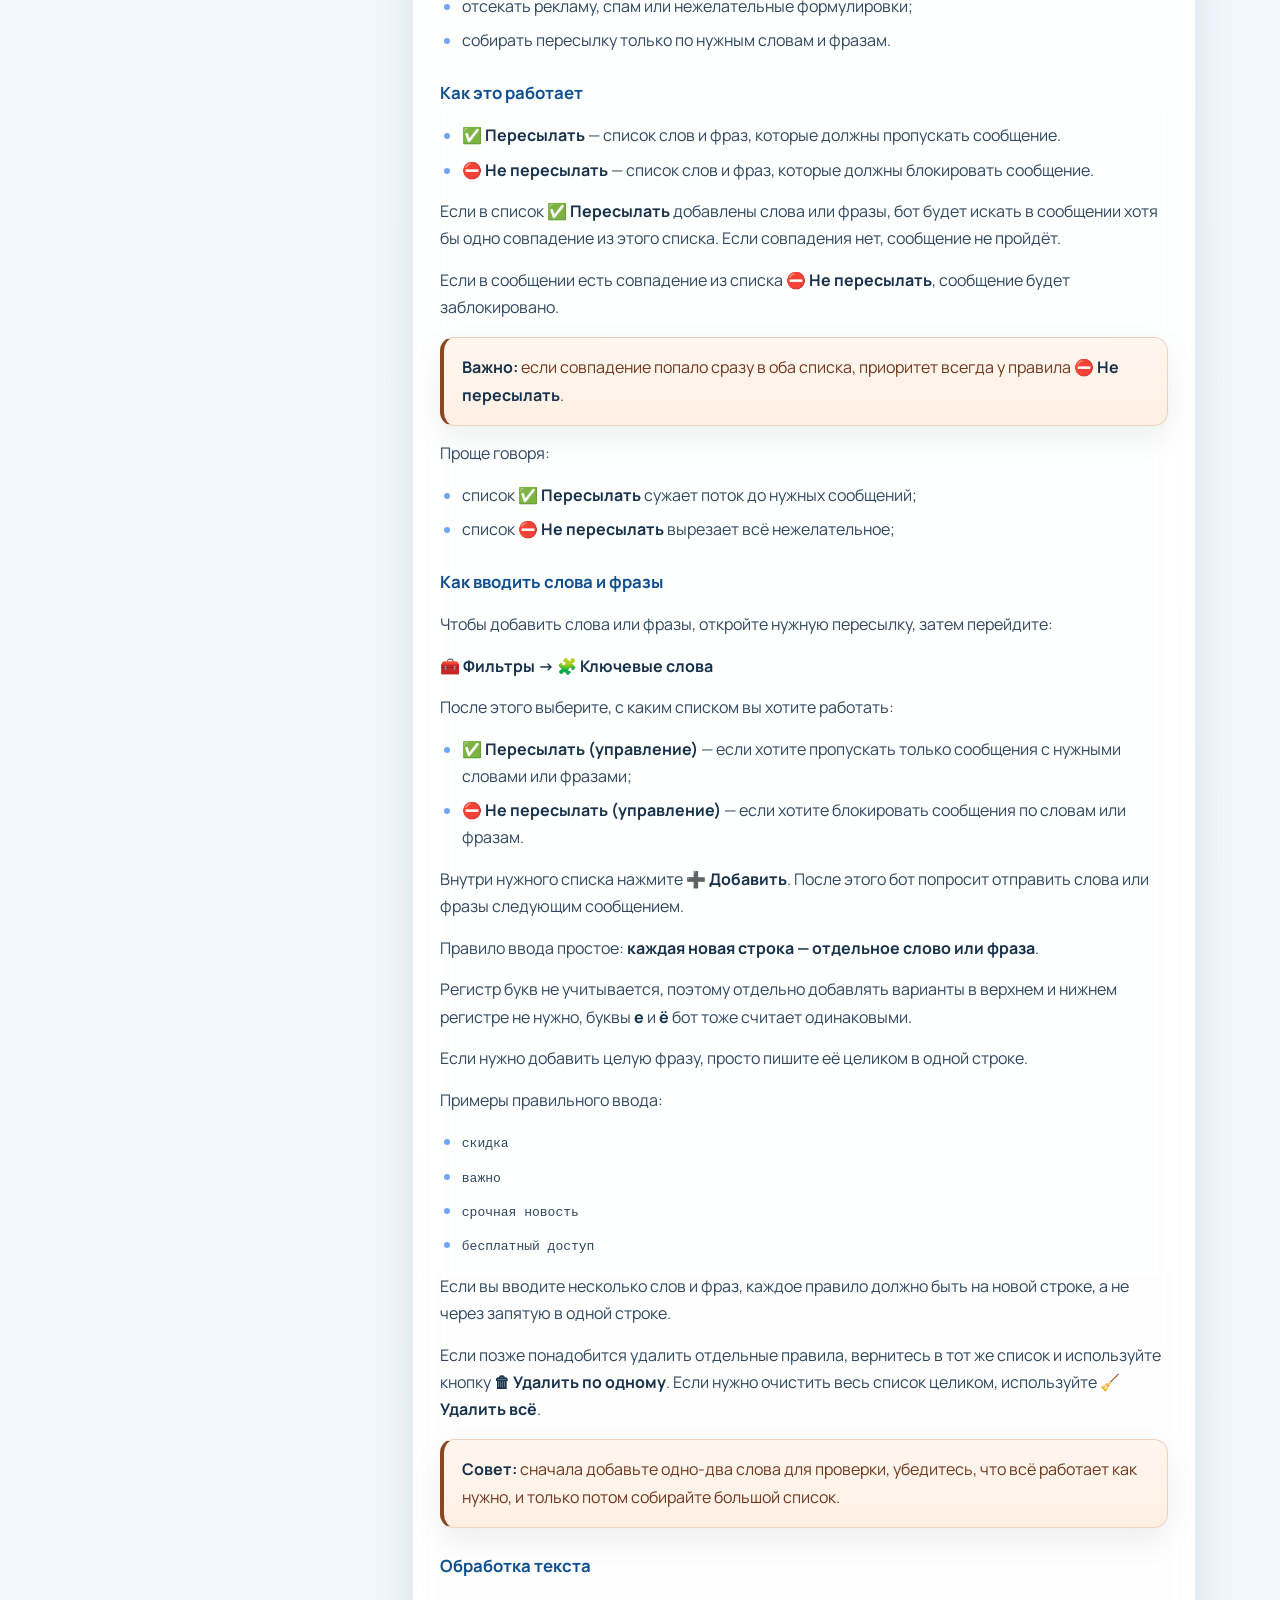
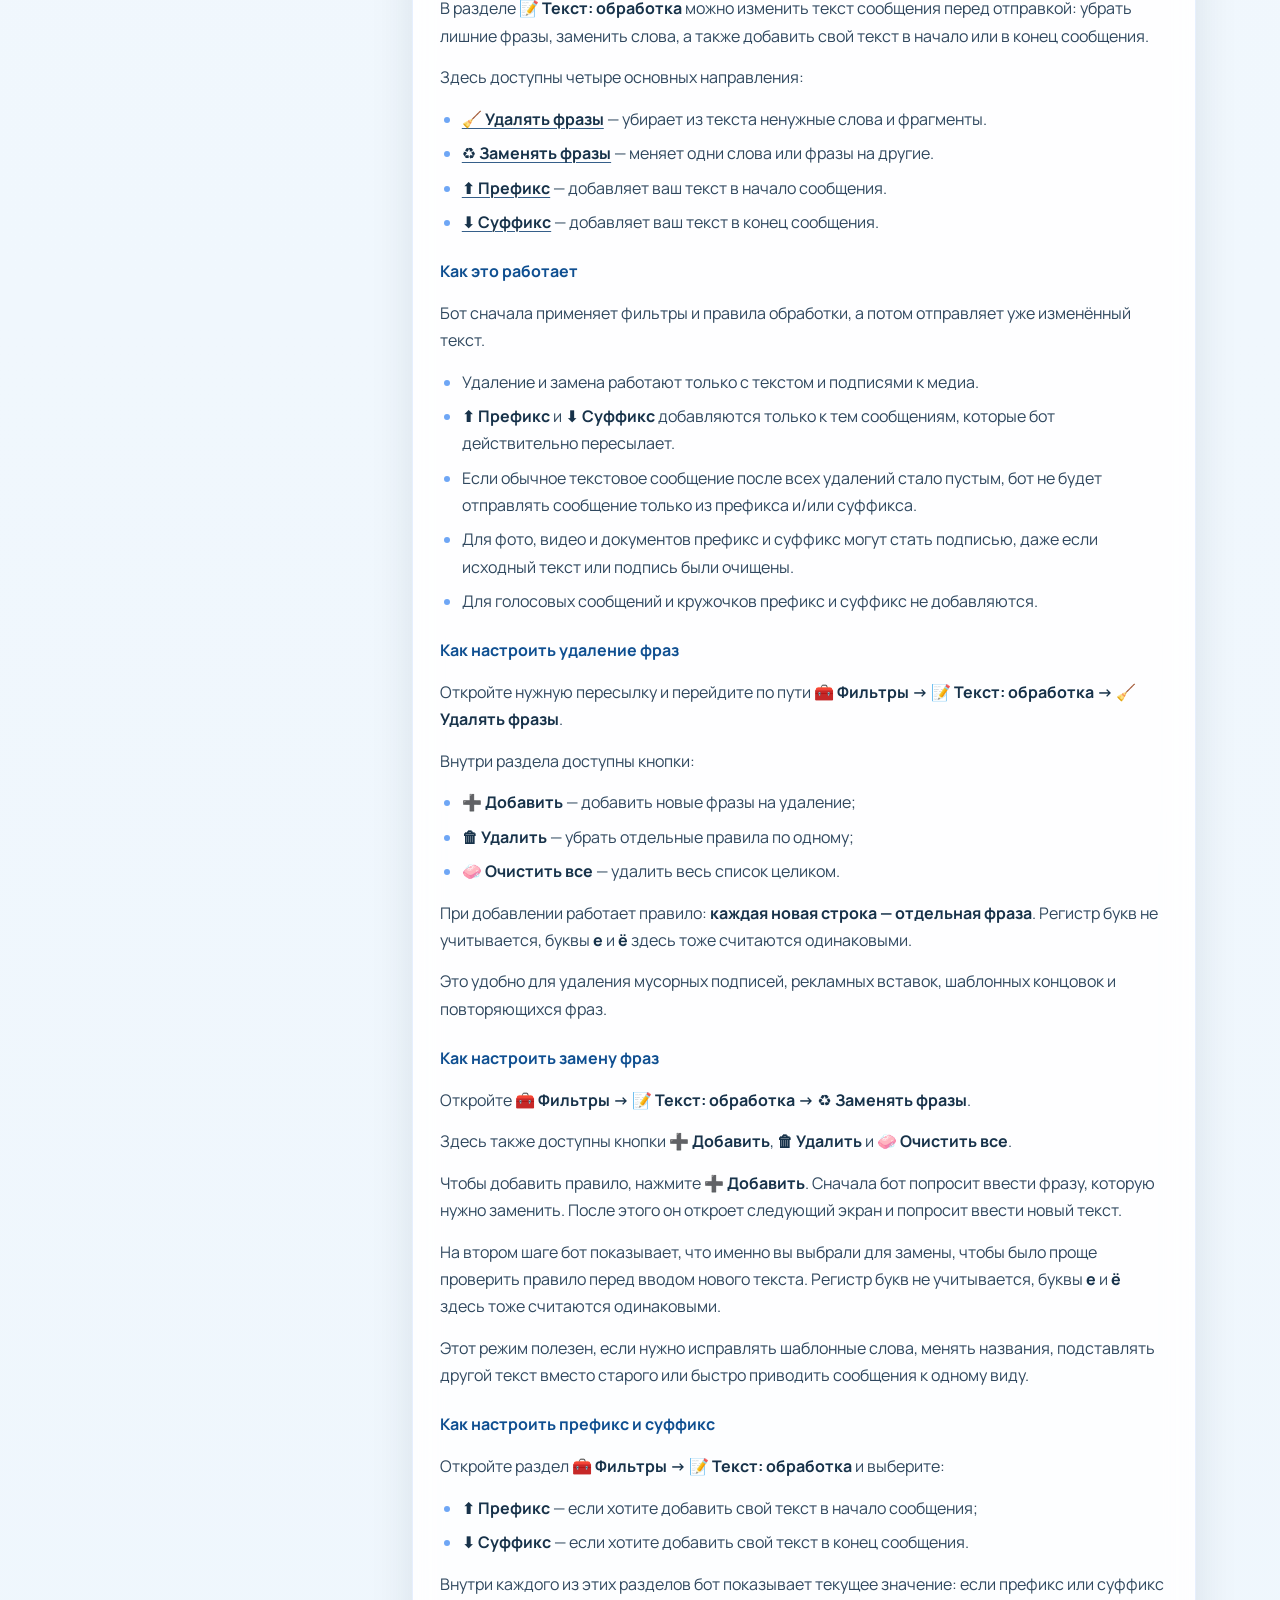
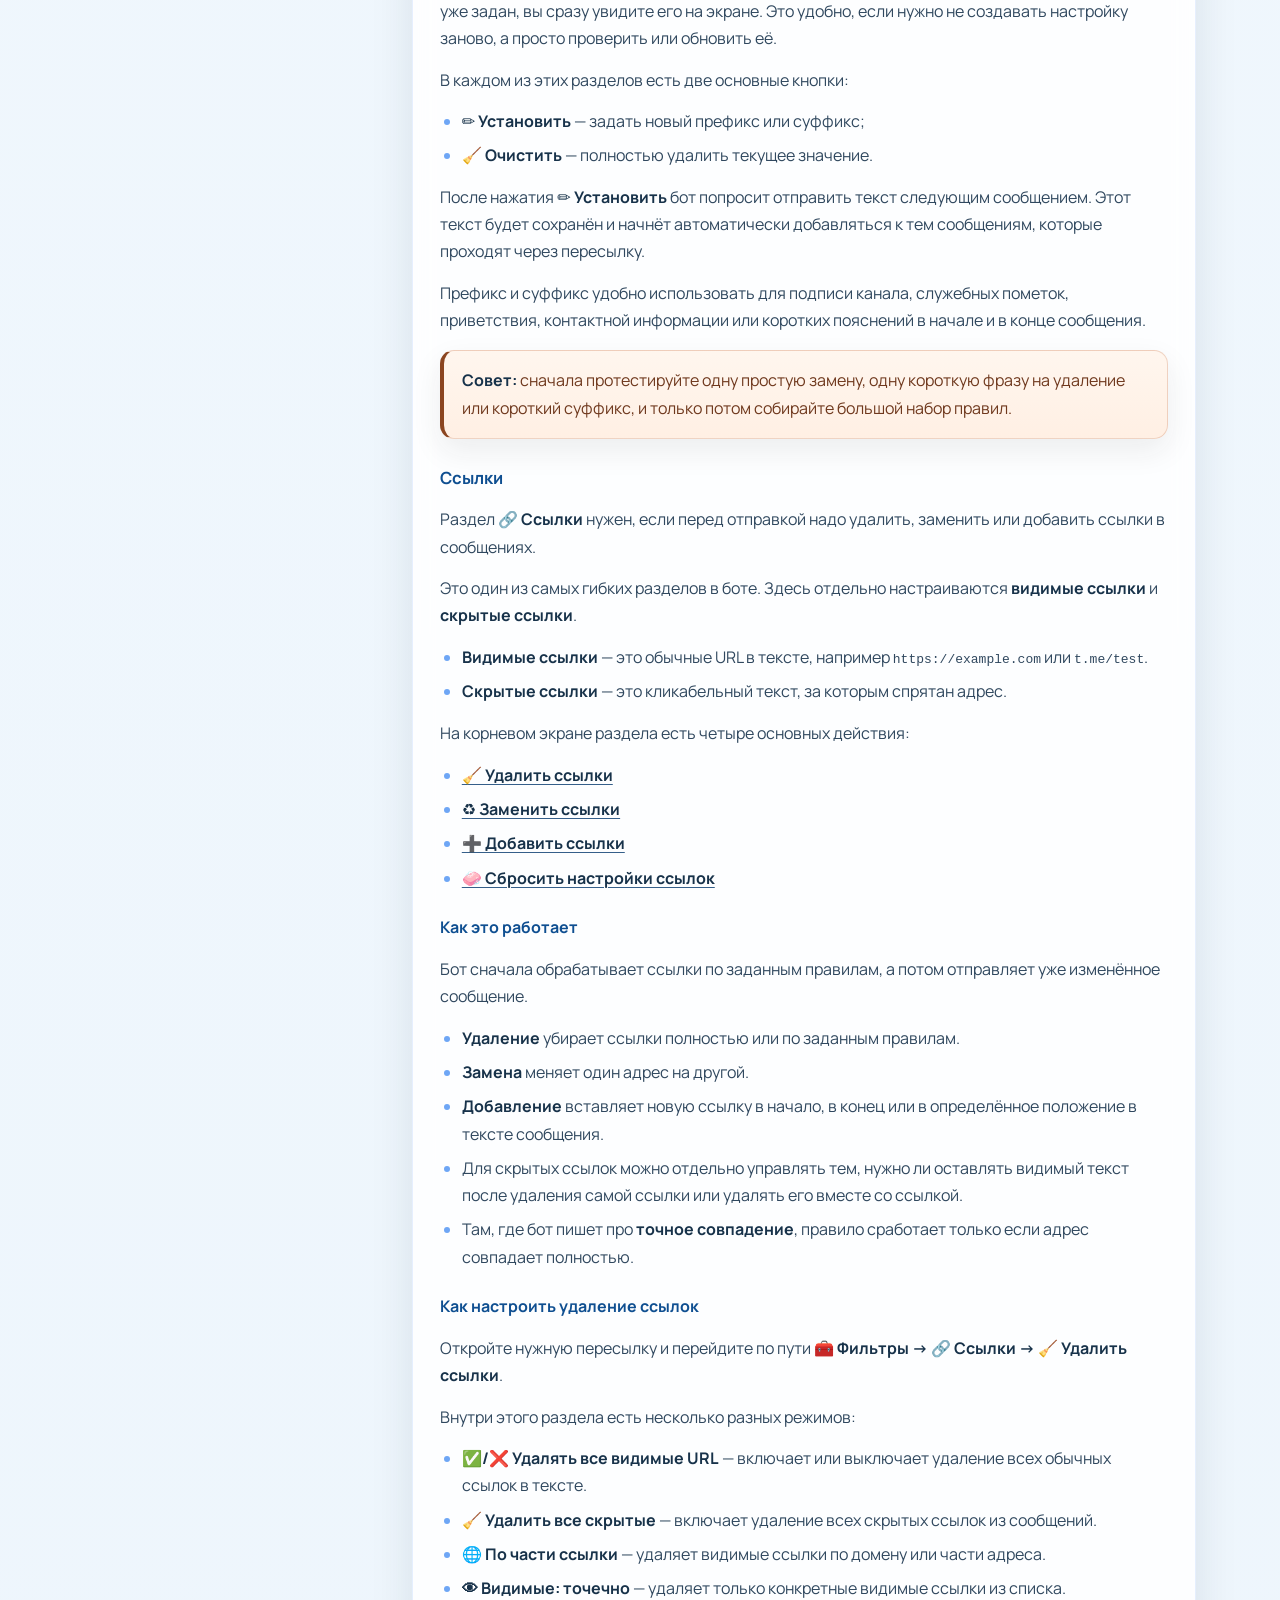
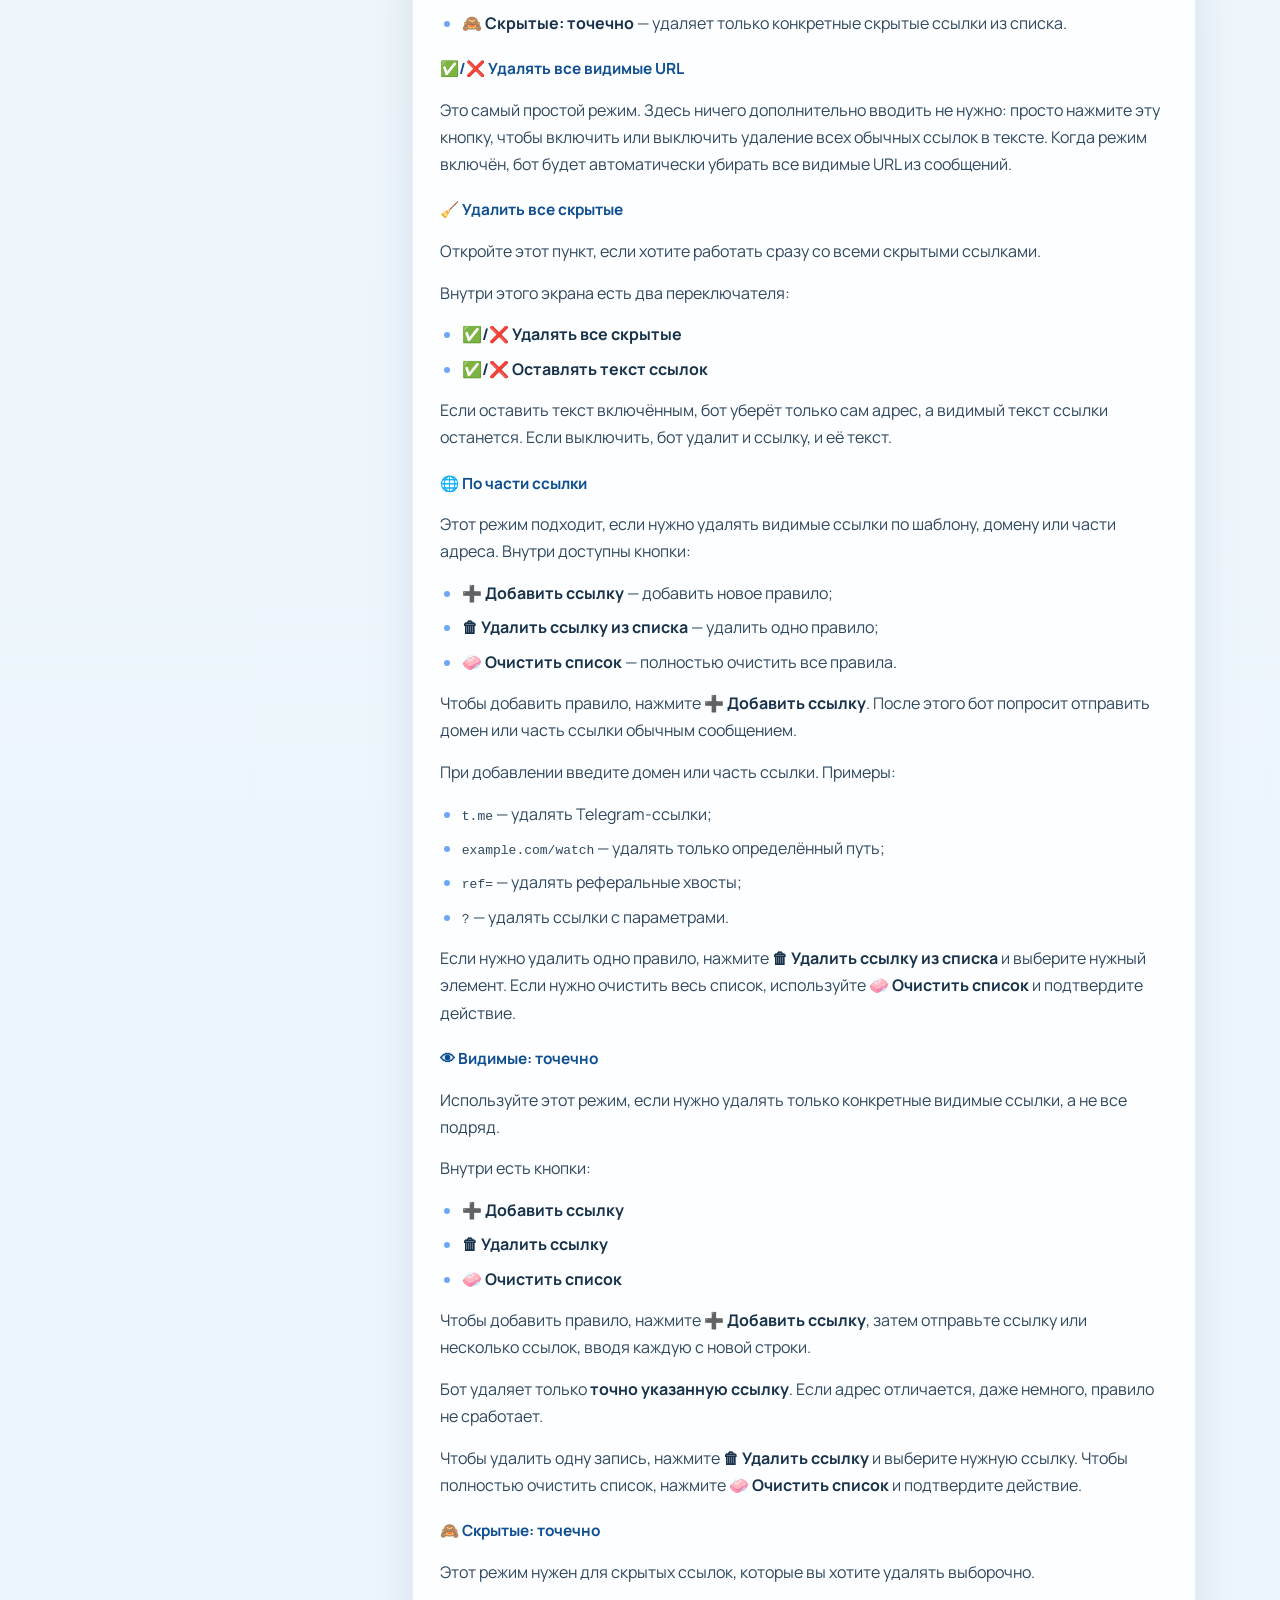
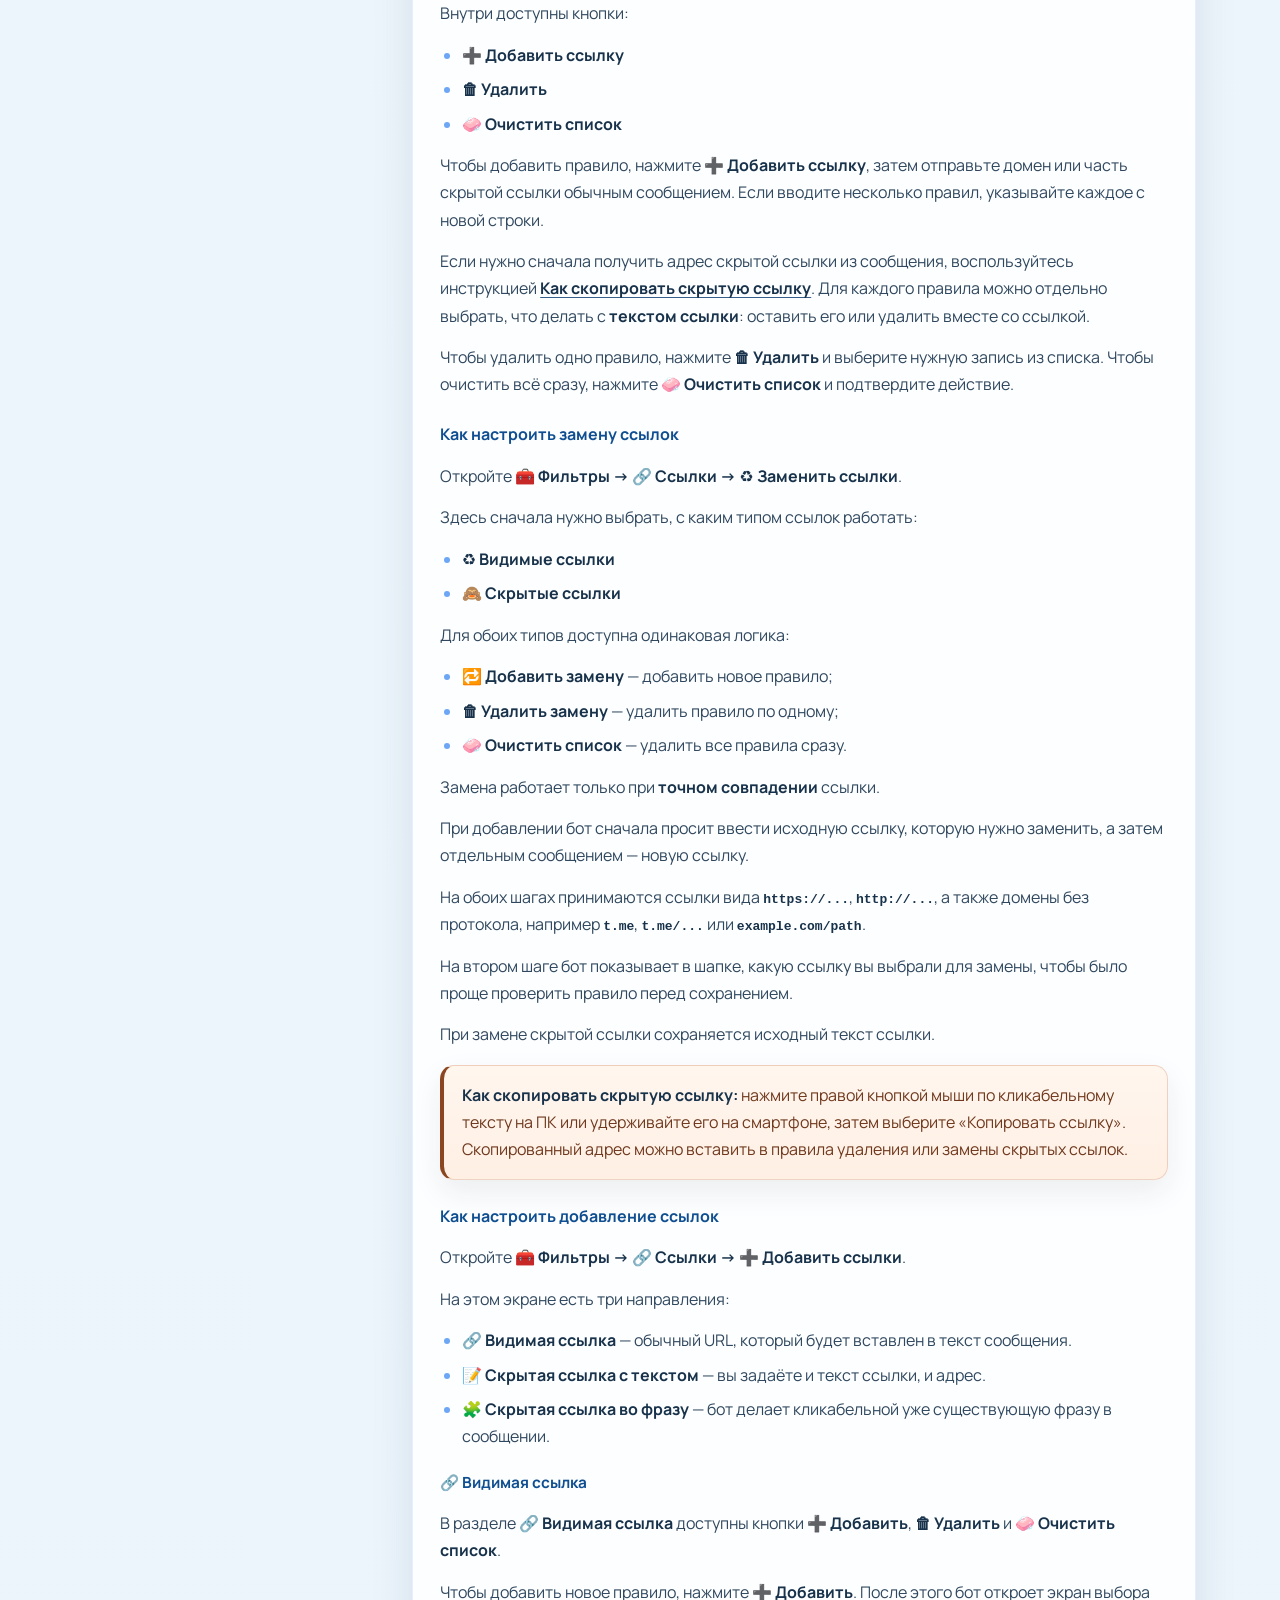
==== commit 2d6dc735: "Add files via upload" ====
--- a/index.html
+++ b/index.html
@@ -20,6 +20,11 @@
         <p class="hero__lead">
           Здесь собраны подробные шаги по использованию и настройке бота.
         </p>
+        <div class="hero__actions">
+          <a class="hero__back-link" href="./product.html">← На главную</a>
+          <!-- TODO: replace placeholder href with the real bot deep-link -->
+          <a class="hero__open-bot" href="https://t.me/messagecopy_bot" target="_blank" rel="noreferrer">Открыть бота</a>
+        </div>
       </div>
       <div class="hero__media" aria-hidden="true">
         <img class="hero__logo" src="images/raw/New2AvaMC.png" alt="">
@@ -27,32 +32,13 @@
     </div>
   </header>
 
-  <section class="promo">
-    <div class="promo__inner">
-      <div class="promo__media">
-        <img class="promo__banner" src="images/raw/NewAvaMC.png" alt="Промо-баннер MessageCopy">
-      </div>
-      <div class="promo__copy">
-        <p class="promo__eyebrow">Product entry</p>
-        <h2>Автоматизируйте пересылку в Telegram</h2>
-        <p class="promo__lead">
-          Копируйте новые сообщения и историю между чатами и каналами, настраивайте фильтры, ссылки, текст и вложения через MessageCopy.
-        </p>
-        <div class="promo__actions">
-          <!-- TODO: replace placeholder href with the real bot deep-link -->
-          <a class="promo__button promo__button--primary" href="https://t.me/messagecopy_bot" target="_blank" rel="noreferrer">Попробовать бота</a>
-          <a class="promo__button promo__button--secondary" href="https://github.com/NorthLabCore/MessangeCopy" target="_blank" rel="noreferrer">Открыть GitHub</a>
-        </div>
-      </div>
-    </div>
-  </section>
-
   <main class="layout">
     <aside class="toc-card">
       <h2>Содержание</h2>
       <nav>
         <ol>
           <li><a href="#what-is">Что умеет бот</a></li>
+          <li><a href="#requirements">При каких условиях работает копирование</a></li>
           <li>
             <a href="#auth">Как подключиться</a>
             <ol>
@@ -94,8 +80,26 @@
         </ul>
       </section>
 
+      <section id="requirements">
+        <h2>2. При каких условиях работает копирование</h2>
+        <p>
+          Чтобы пересылка работала стабильно, достаточно проверить несколько простых условий.
+        </p>
+        <ul>
+          <li><strong>Telegram-аккаунт подключён к MessageCopy.</strong> Через него бот читает сообщения в источнике и отправляет их в назначение от имени подключенного аккаунта.</li>
+          <li><strong>У этого аккаунта есть доступ к чату/каналу источника.</strong> Он должен видеть нужный чат, канал или группу.</li>
+          <li><strong>Аккаунт имеет возможность писать в чат/канал назначения.</strong> Если в целевом чате отправка сообщений ограничена, пересылка работать не будет.</li>
+          <li><strong>Для автоматического копирования сообщений, аккаунт должен оставаться подключённым.</strong> Если сессия отключится, пересылка остановится до повторного подключения.</li>
+          
+          <li><strong>Для защищённых сообщений действуют ограничения Telegram.</strong> Во многих случаях бот умеет обрабатывать их автоматически особым образом, и проблем с копированием нет.</li>
+        </ul>
+        <div class="note note--info">
+          <p><strong>Главная идея простая:</strong> MessageCopy работает через ваш подключённый Telegram-аккаунт. Если он видит источник и может писать в назначение, пересылка работает стабильно.</p>
+        </div>
+      </section>
+
       <section id="auth">
-        <h2>2. Как подключиться</h2>
+        <h2>3. Как подключиться</h2>
         <p>
           Перед началом работы нужно подключить Telegram-аккаунт. Без этого бот не сможет читать сообщения в источнике и отправлять их в назначение.
         </p>
@@ -163,7 +167,7 @@
       </section>
 
       <section id="main-menu">
-        <h2>3. Главное меню</h2>
+        <h2>4. Главное меню</h2>
         <p>
           После успешного подключения аккаунта бот показывает главное меню. Именно из него начинается вся работа с пересылками.
         </p>
@@ -182,7 +186,7 @@
       </section>
 
       <section id="transfer">
-        <h2>4. Создание и изменение пересылки</h2>
+        <h2>5. Создание и изменение пересылки</h2>
         <p>Вся основная работа начинается в разделе <strong>📂 Мои пересылки</strong>.</p>
 
         <h3>Как создать пересылку</h3>
@@ -213,7 +217,7 @@
       </section>
 
       <section id="delay">
-        <h2>5. Задержка пересылки</h2>
+        <h2>6. Задержка пересылки</h2>
         <p>Раздел <strong>⏱ Задержка пересылки</strong> нужен, если новые сообщения должны отправляться не сразу, а через некоторое время.</p>
         <p>
           Эта настройка работает только для <strong>новых сообщений</strong>. На копирование истории она не влияет.
@@ -234,7 +238,7 @@
       </section>
 
       <section id="history">
-        <h2>6. Копирование истории сообщений</h2>
+        <h2>7. Копирование истории сообщений</h2>
         <p>Раздел <strong>📜 Копировать историю</strong> нужен, если надо скопировать старые сообщения, а не только новые.</p>
         <p>
           На стартовом экране истории доступны кнопки:
@@ -320,7 +324,7 @@
       </section>
 
       <section id="filters">
-        <h2>7. Фильтры</h2>
+        <h2>8. Фильтры</h2>
         <p>
           В разделе <strong>🧰 Фильтры</strong> можно собрать пересылку под себя: убрать лишнее, оставить нужное и изменить содержание сообщений перед отправкой.
         </p>
@@ -808,7 +812,7 @@
       </section>
 
       <section id="faq">
-        <h2>8. FAQ</h2>
+        <h2>9. FAQ</h2>
 
         <h3>Не получается войти по коду</h3>
         <p>
--- a/style.css
+++ b/style.css
@@ -103,6 +103,55 @@
   color: var(--muted);
 }
 
+.hero__actions {
+  display: flex;
+  flex-wrap: wrap;
+  gap: 0.75rem;
+  margin-top: 1rem;
+}
+
+.hero__back-link,
+.hero__open-bot {
+  display: inline-flex;
+  align-items: center;
+  justify-content: center;
+  padding: 0.7rem 1rem;
+  border-radius: 999px;
+  font-weight: 700;
+  text-decoration: none;
+  transition: transform 0.16s ease, box-shadow 0.16s ease, border-color 0.16s ease, background-color 0.16s ease, color 0.16s ease;
+}
+
+.hero__back-link {
+  border: 1px solid rgba(21, 112, 239, 0.14);
+  background: rgba(255, 255, 255, 0.76);
+  color: var(--nav-deep);
+  box-shadow: 0 10px 22px rgba(17, 38, 59, 0.06);
+}
+
+.hero__back-link:hover {
+  color: var(--nav);
+  background: rgba(255, 255, 255, 0.92);
+  border-color: rgba(21, 112, 239, 0.26);
+  box-shadow: 0 12px 24px rgba(17, 38, 59, 0.08);
+  transform: translateY(-1px);
+}
+
+.hero__open-bot {
+  border: 1px solid rgba(182, 86, 42, 0.12);
+  background: rgba(255, 247, 240, 0.78);
+  color: #8f4d2a;
+  box-shadow: 0 6px 14px rgba(32, 34, 38, 0.05);
+}
+
+.hero__open-bot:hover {
+  color: var(--accent-deep);
+  background: rgba(255, 242, 232, 0.9);
+  border-color: rgba(182, 86, 42, 0.18);
+  box-shadow: 0 8px 18px rgba(32, 34, 38, 0.06);
+  transform: translateY(-1px);
+}
+
 .hero__copy {
   min-width: 0;
 }
@@ -118,114 +167,6 @@
   width: min(10rem, 21vw);
   height: auto;
   filter: drop-shadow(0 10px 20px rgba(17, 38, 59, 0.08));
-}
-
-.promo {
-  padding: 0 1.25rem 1.5rem;
-}
-
-.promo__inner {
-  max-width: 72rem;
-  margin: 0 auto;
-  padding: 1.35rem;
-  display: grid;
-  grid-template-columns: minmax(15rem, 25rem) minmax(0, 1fr);
-  gap: 1.35rem;
-  align-items: center;
-  background:
-    linear-gradient(180deg, rgba(255, 255, 255, 0.9), rgba(247, 251, 255, 0.95)),
-    linear-gradient(120deg, rgba(21, 112, 239, 0.05), rgba(182, 86, 42, 0.05));
-  border: 1px solid rgba(21, 112, 239, 0.12);
-  border-radius: var(--radius-md);
-  box-shadow: var(--shadow);
-  backdrop-filter: blur(14px);
-}
-
-.promo__media {
-  min-width: 0;
-}
-
-.promo__banner {
-  display: block;
-  width: 100%;
-  height: auto;
-  border-radius: 1.1rem;
-  border: 1px solid rgba(21, 112, 239, 0.10);
-  box-shadow: 0 16px 34px rgba(17, 38, 59, 0.10);
-  background: linear-gradient(180deg, rgba(233, 243, 251, 0.9), rgba(255, 255, 255, 0.9));
-}
-
-.promo__copy {
-  min-width: 0;
-}
-
-.promo__eyebrow {
-  margin: 0 0 0.7rem;
-  color: var(--nav-deep);
-  font: 700 0.78rem/1.2 "IBM Plex Mono", monospace;
-  letter-spacing: 0.05em;
-  text-transform: uppercase;
-}
-
-.promo__copy h2 {
-  margin: 0;
-  font-size: clamp(1.35rem, 2.3vw, 1.9rem);
-  line-height: 1.12;
-  letter-spacing: -0.035em;
-  color: var(--ink);
-}
-
-.promo__lead {
-  margin: 0.85rem 0 0;
-  max-width: 38rem;
-  color: var(--text-soft);
-}
-
-.promo__actions {
-  display: flex;
-  flex-wrap: wrap;
-  gap: 0.8rem;
-  margin-top: 1.1rem;
-}
-
-.promo__button {
-  display: inline-flex;
-  align-items: center;
-  justify-content: center;
-  min-height: 2.9rem;
-  padding: 0.8rem 1.15rem;
-  border-radius: 999px;
-  font-weight: 800;
-  text-decoration: none;
-  transition: transform 0.16s ease, box-shadow 0.16s ease, border-color 0.16s ease, background-color 0.16s ease, color 0.16s ease;
-}
-
-.promo__button:hover {
-  transform: translateY(-1px);
-}
-
-.promo__button--primary {
-  background: linear-gradient(135deg, #1570ef, #0f5dc6);
-  color: #fff;
-  box-shadow: 0 14px 26px rgba(21, 112, 239, 0.24);
-}
-
-.promo__button--primary:hover {
-  color: #fff;
-  box-shadow: 0 16px 30px rgba(21, 112, 239, 0.28);
-}
-
-.promo__button--secondary {
-  border: 1px solid rgba(21, 112, 239, 0.16);
-  background: rgba(255, 255, 255, 0.75);
-  color: var(--nav-deep);
-  box-shadow: 0 10px 24px rgba(17, 38, 59, 0.06);
-}
-
-.promo__button--secondary:hover {
-  color: var(--nav);
-  border-color: rgba(21, 112, 239, 0.28);
-  background: rgba(255, 255, 255, 0.92);
 }
 
 .layout {
@@ -447,10 +388,6 @@
   .toc-card {
     position: static;
   }
-
-  .promo__inner {
-    grid-template-columns: 1fr;
-  }
 }
 
 @media (max-width: 640px) {
@@ -471,7 +408,6 @@
   }
 
   .hero__inner,
-  .promo__inner,
   .article section,
   .toc-card {
     padding: 1.2rem;
@@ -487,18 +423,6 @@
     min-width: 0;
     padding-inline: 0.95rem;
   }
-
-  .promo {
-    padding-bottom: 1.1rem;
-  }
-
-  .promo__actions {
-    flex-direction: column;
-  }
-
-  .promo__button {
-    width: 100%;
-  }
 }
 
 .article h2 {
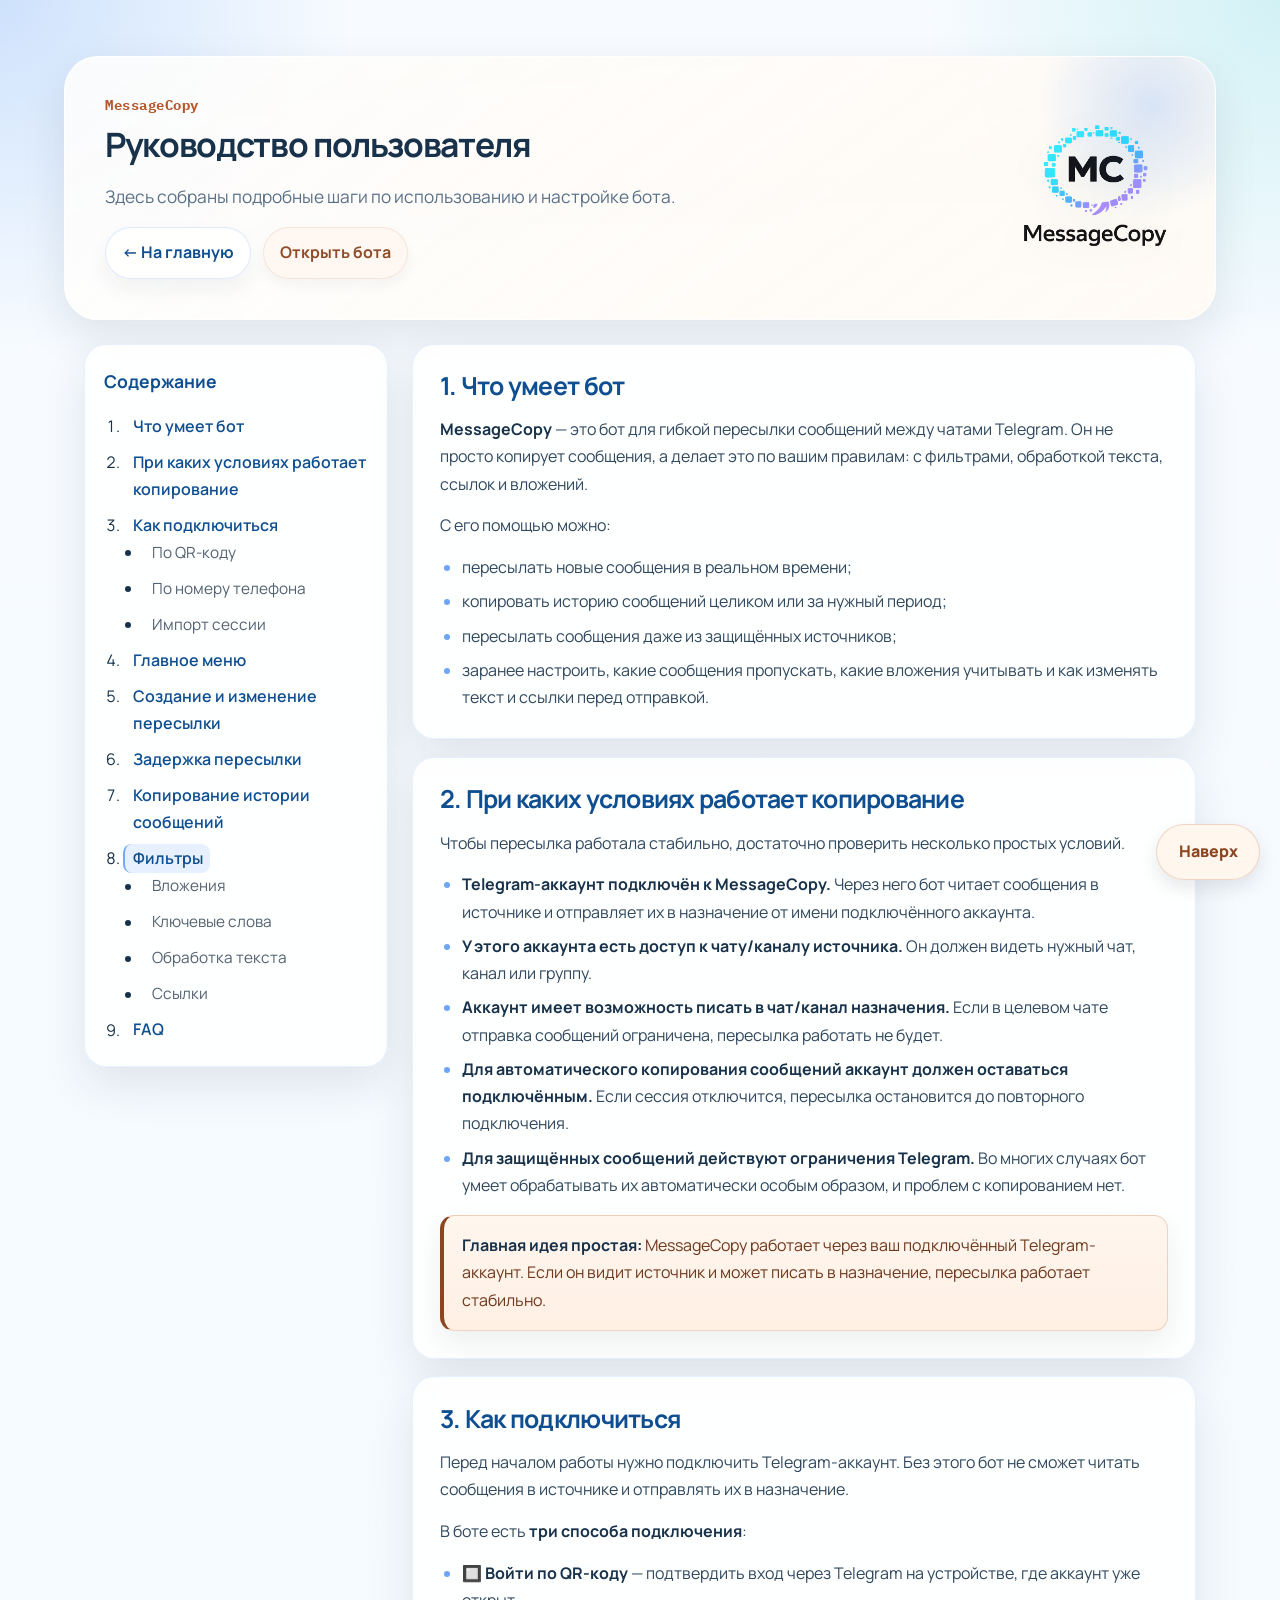
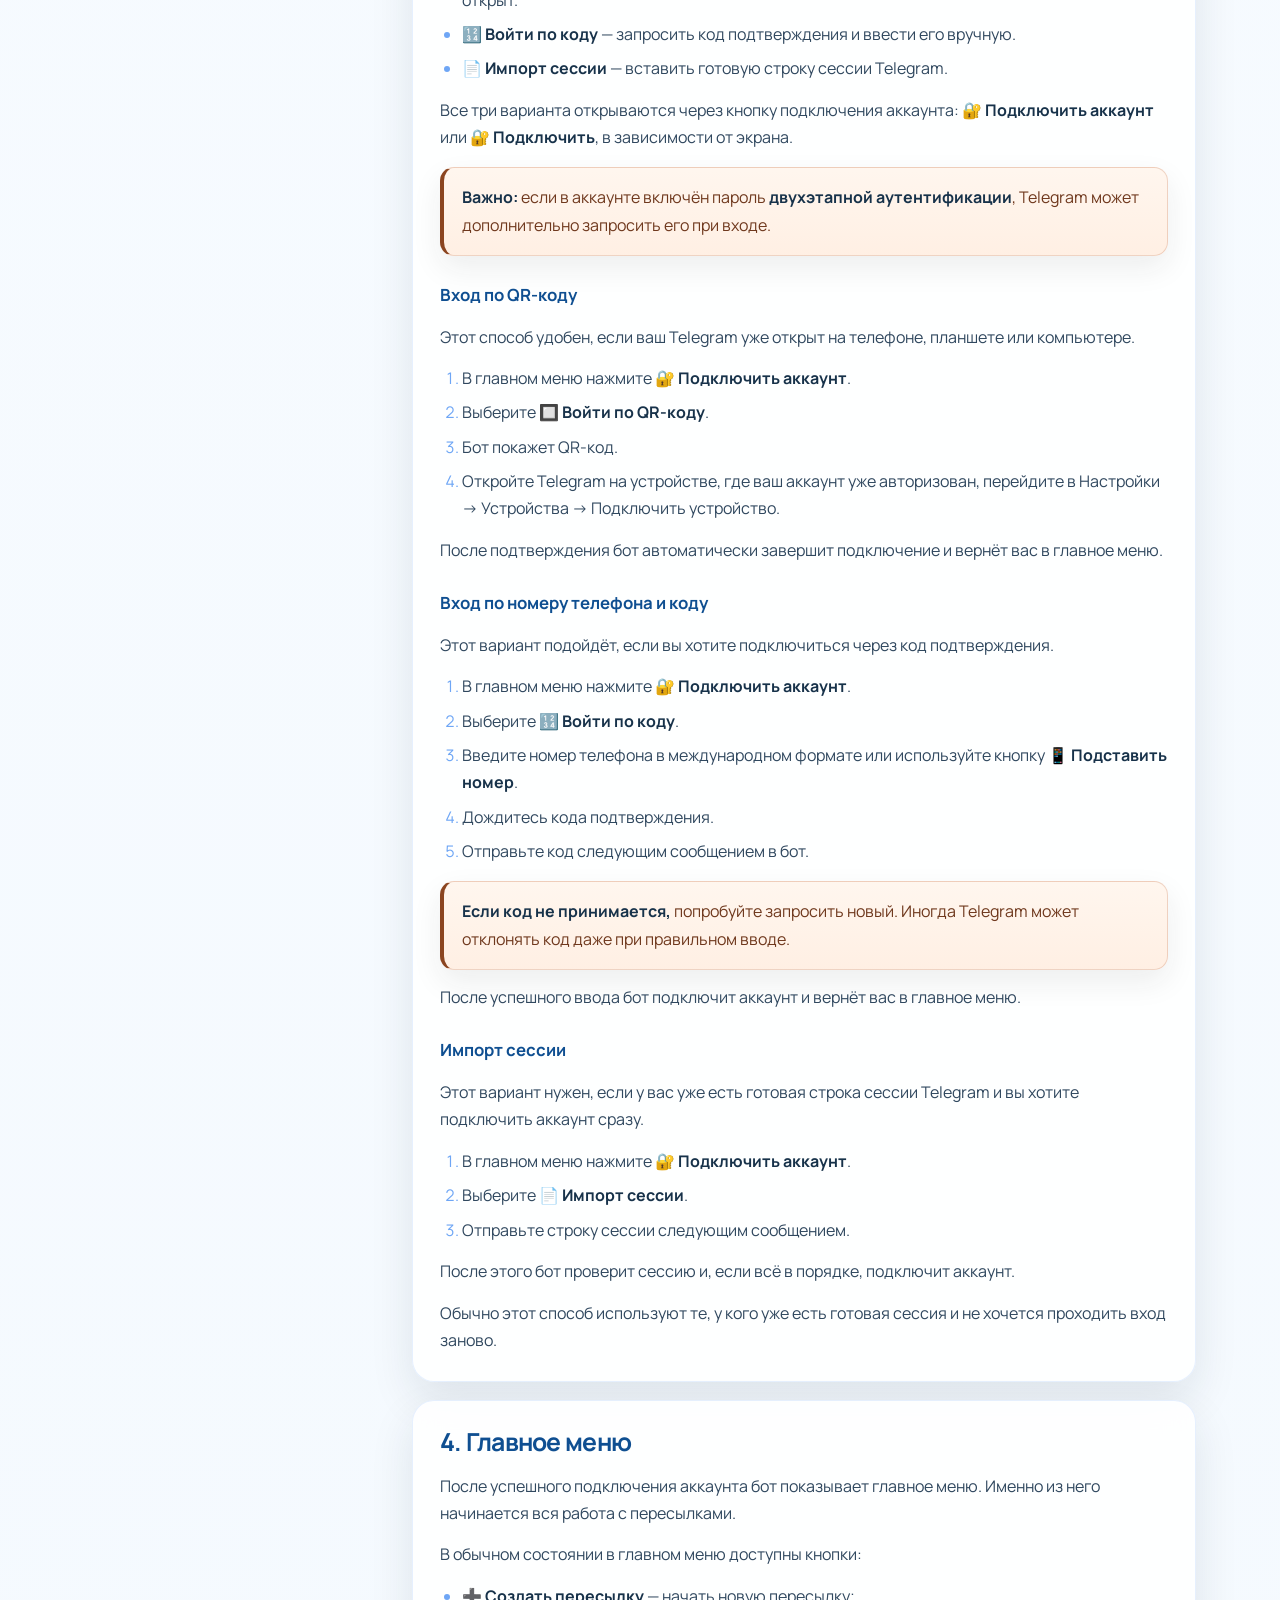
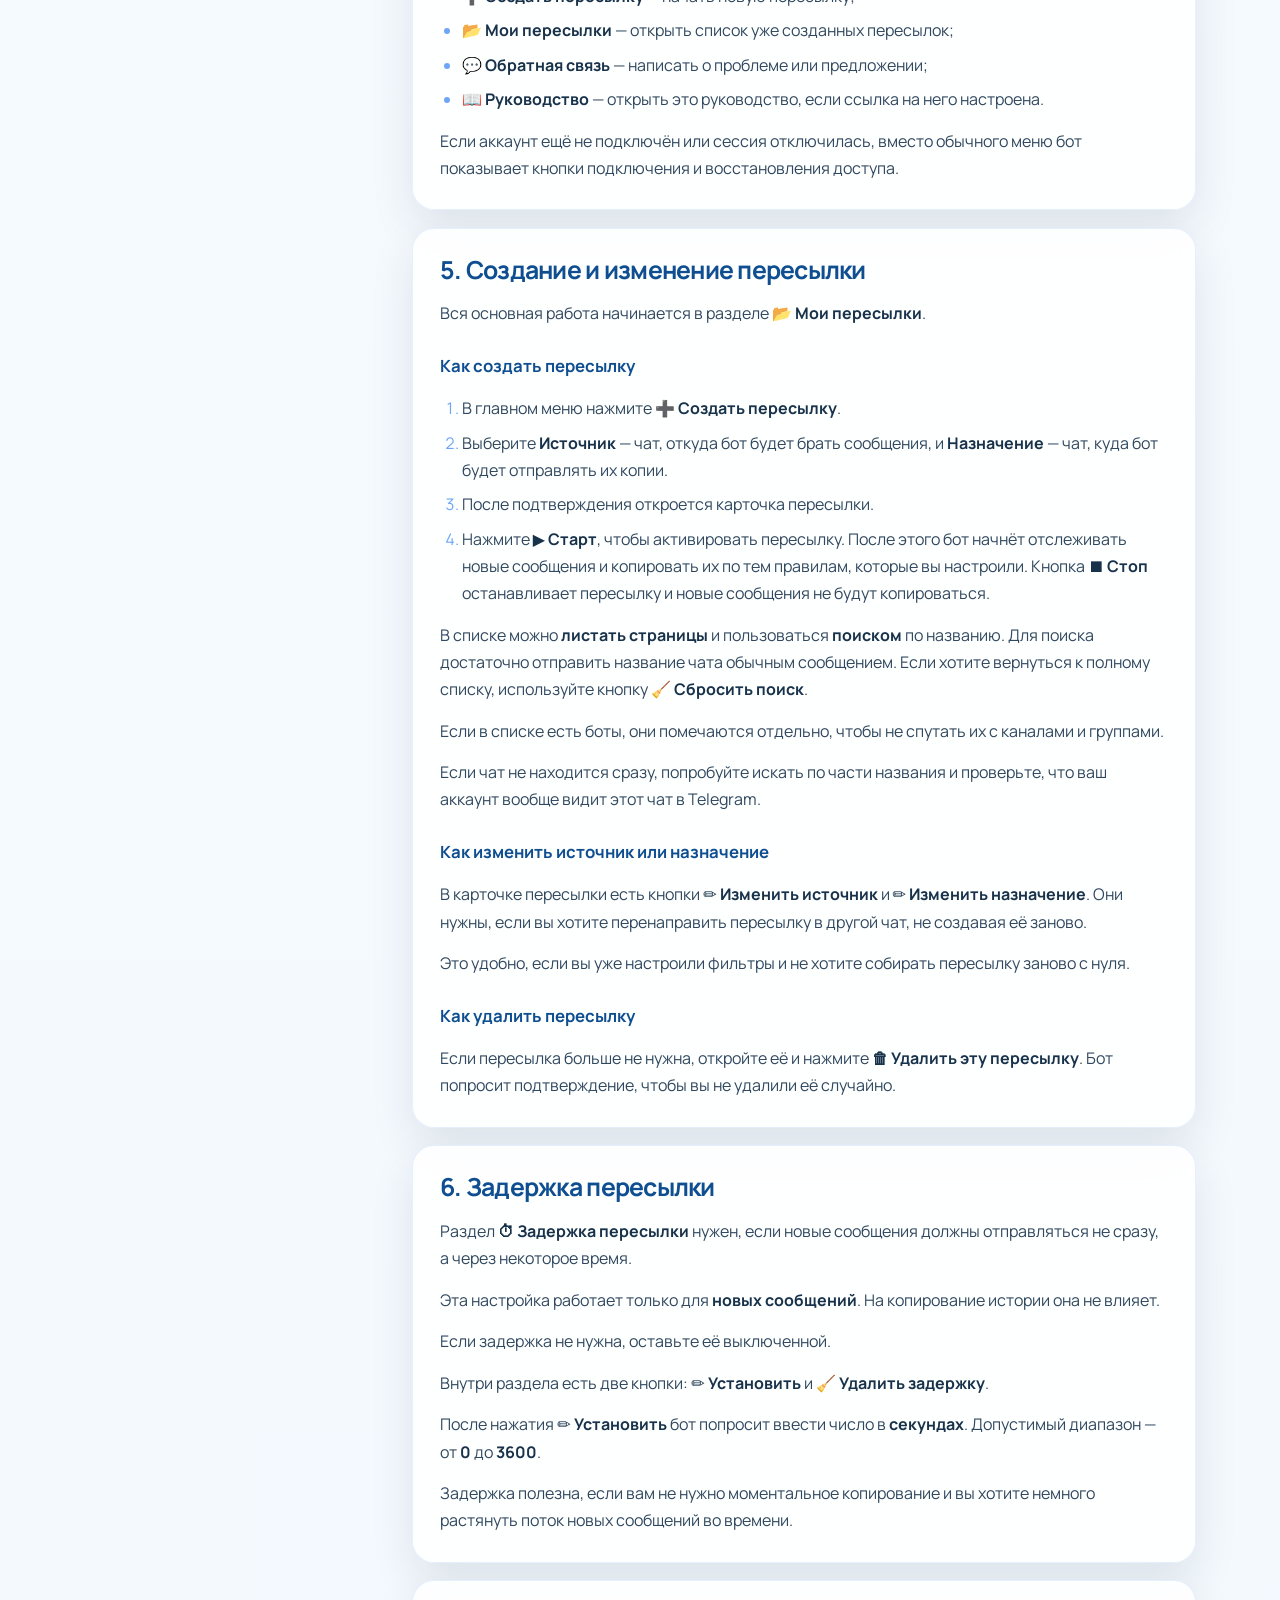
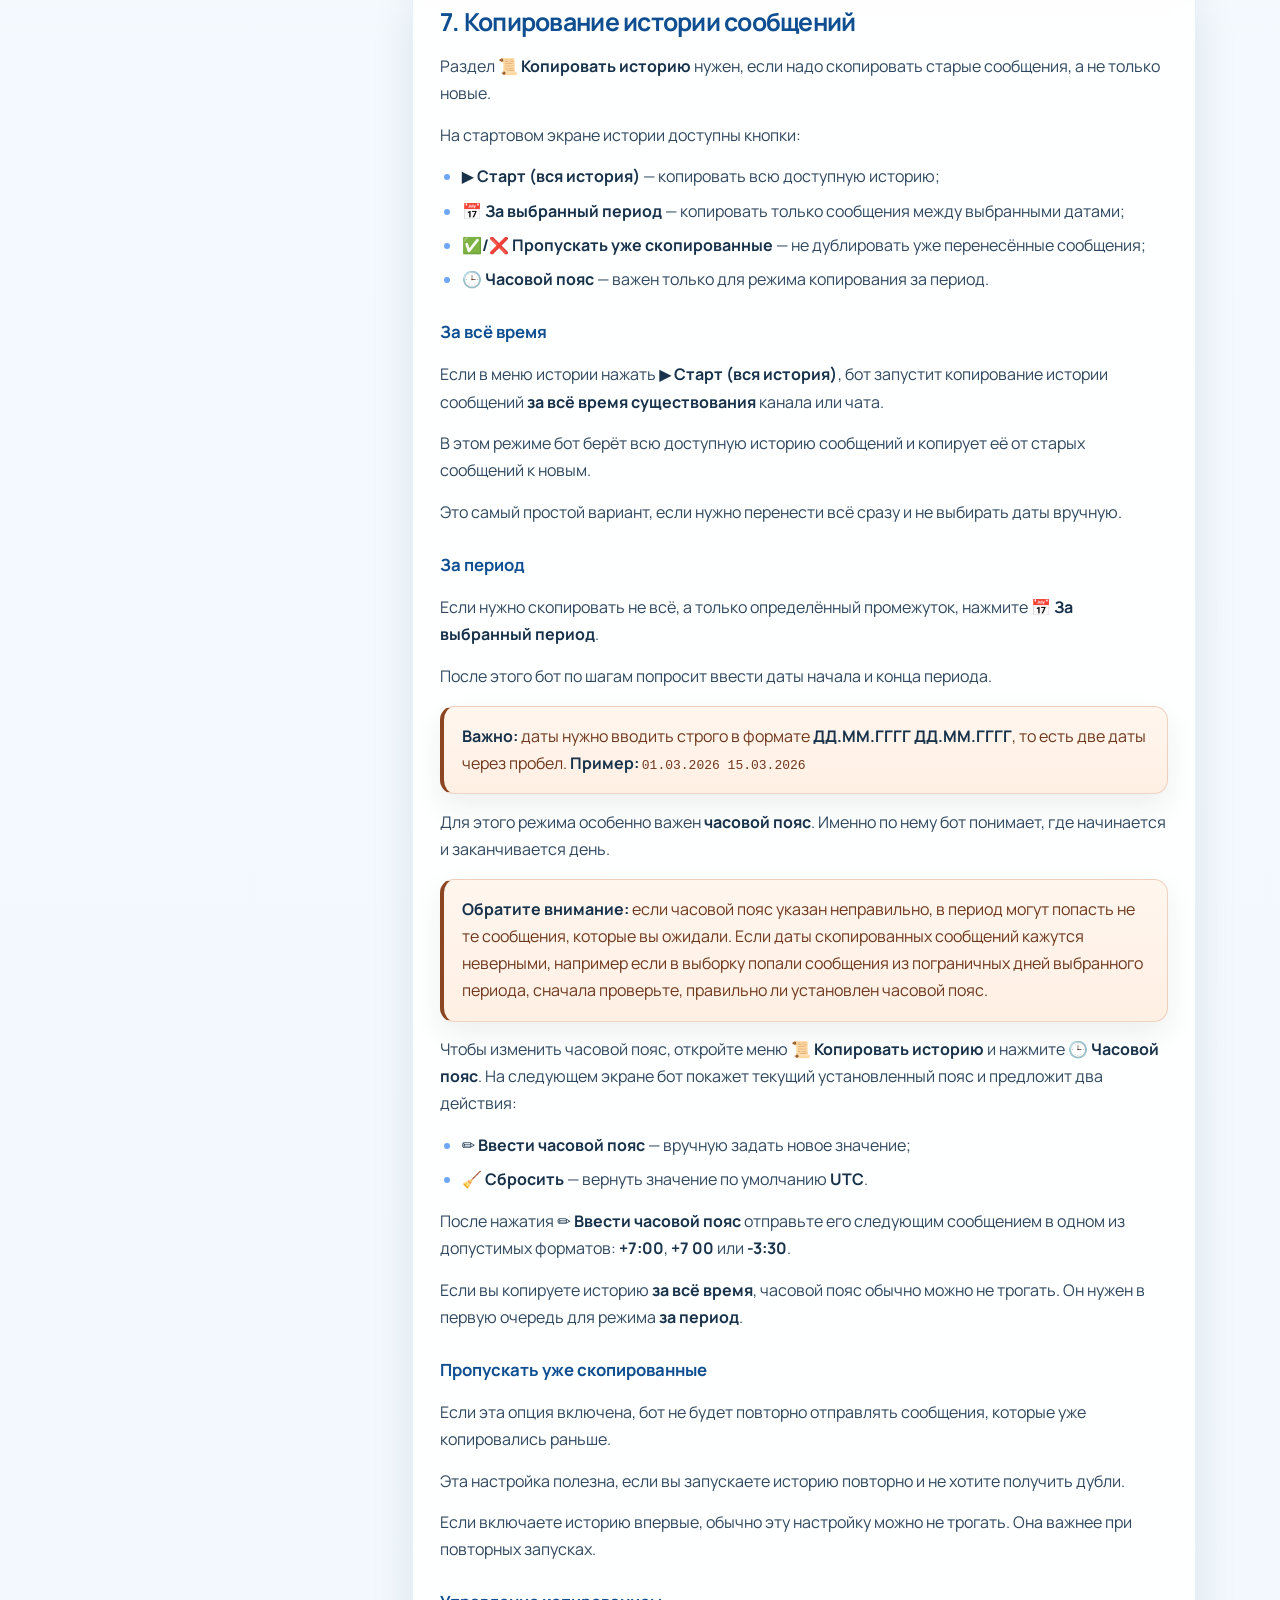
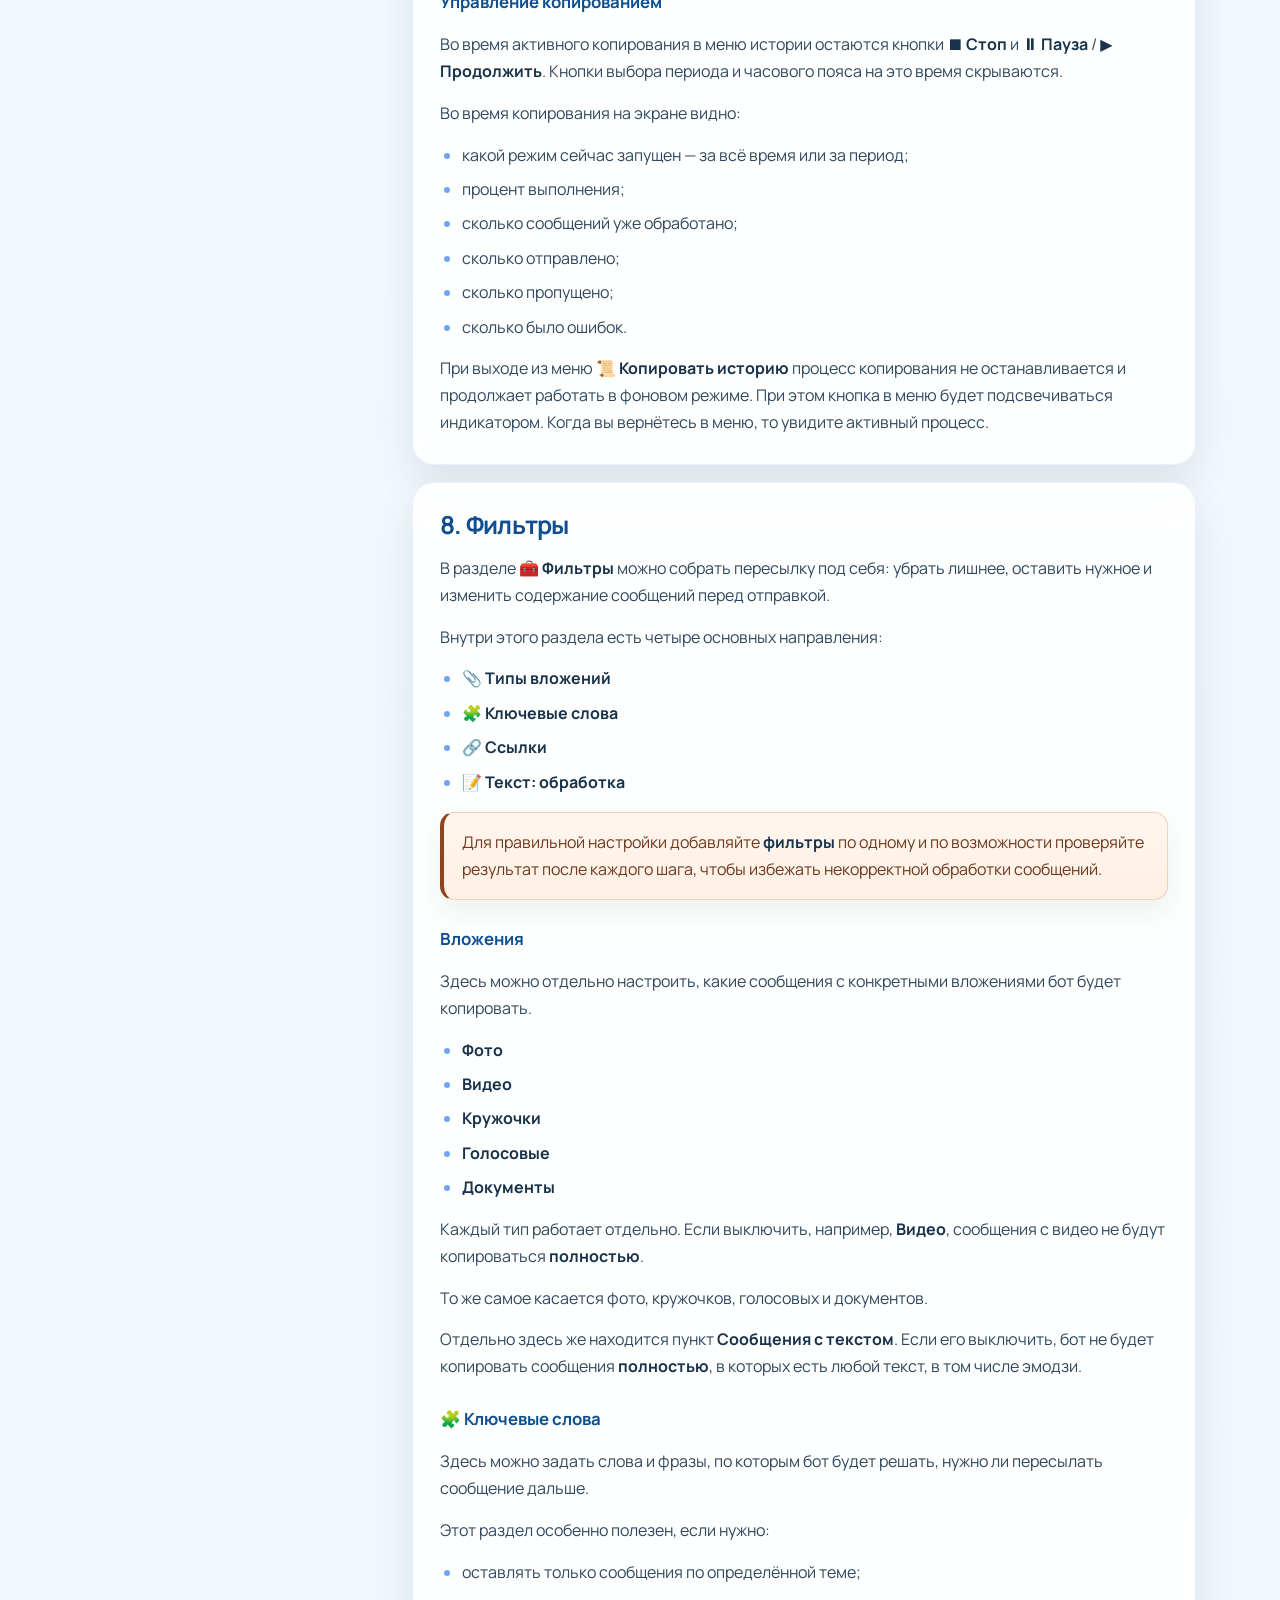
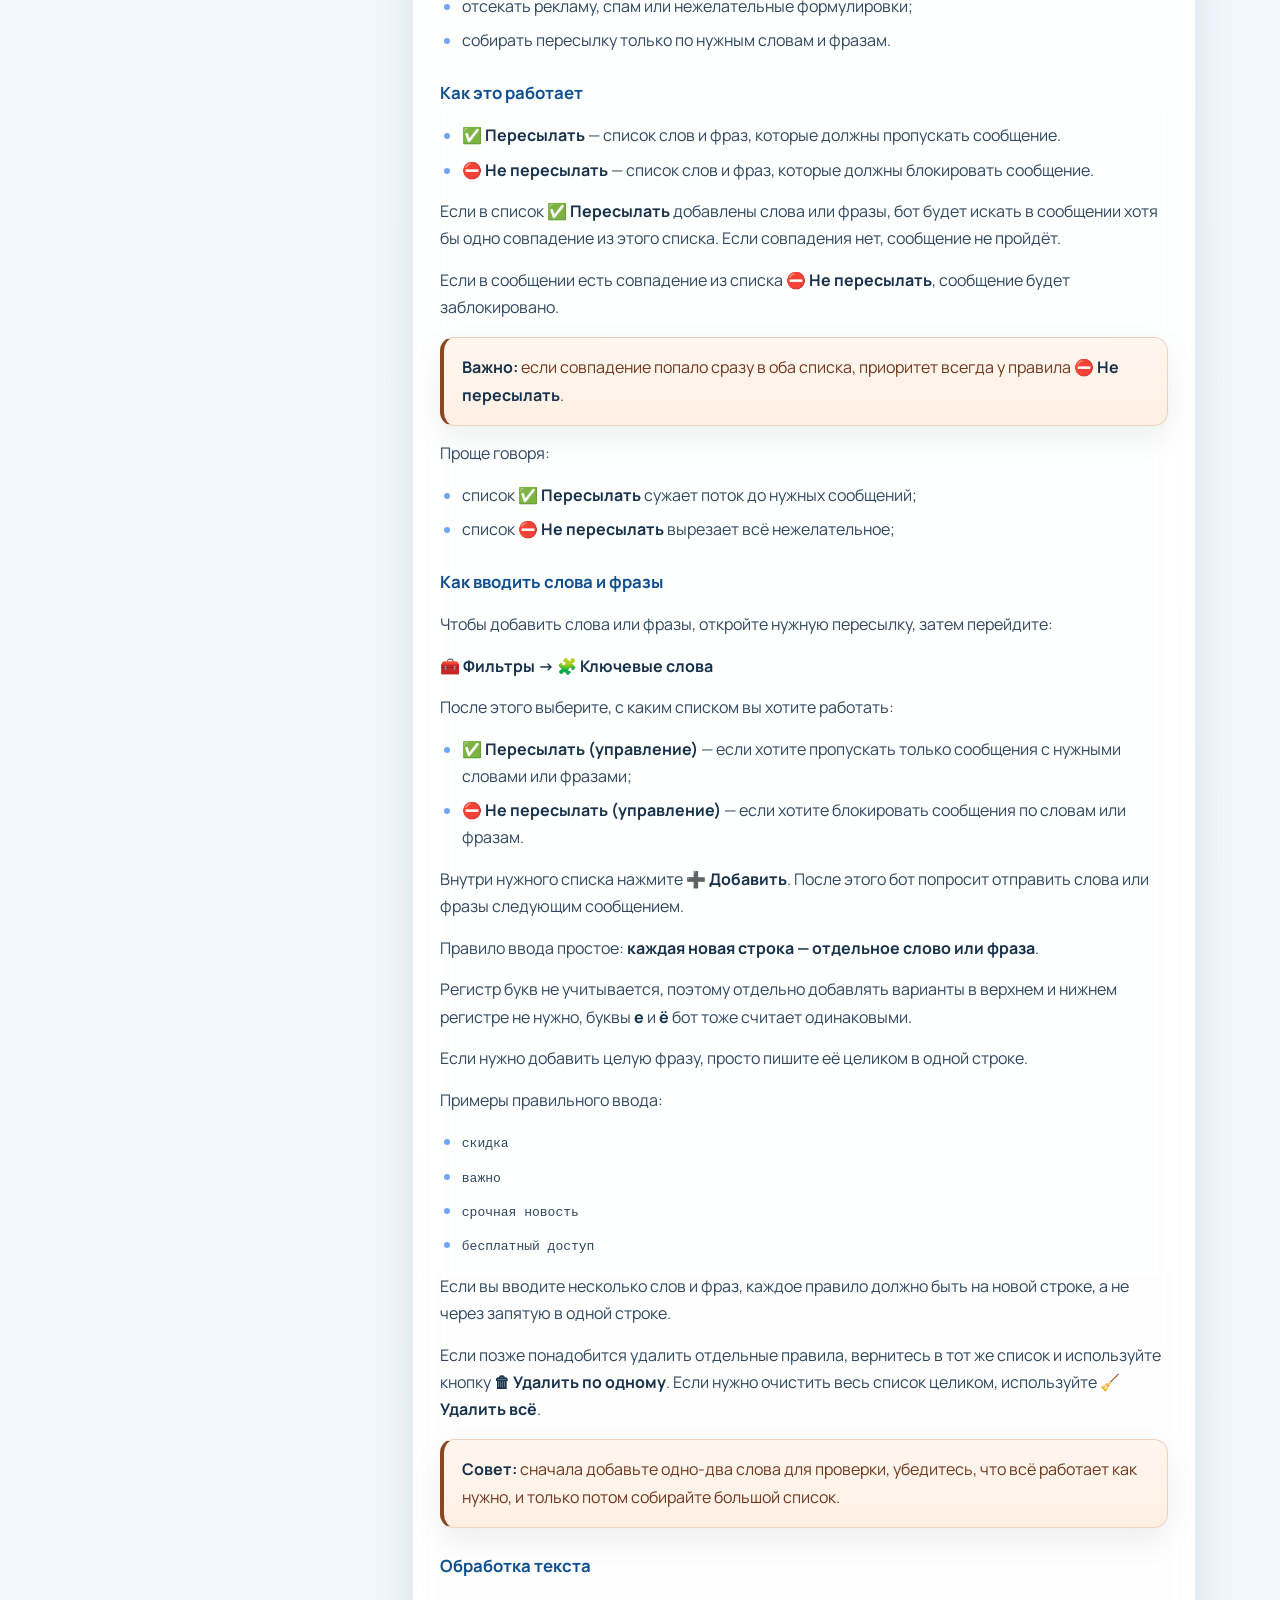
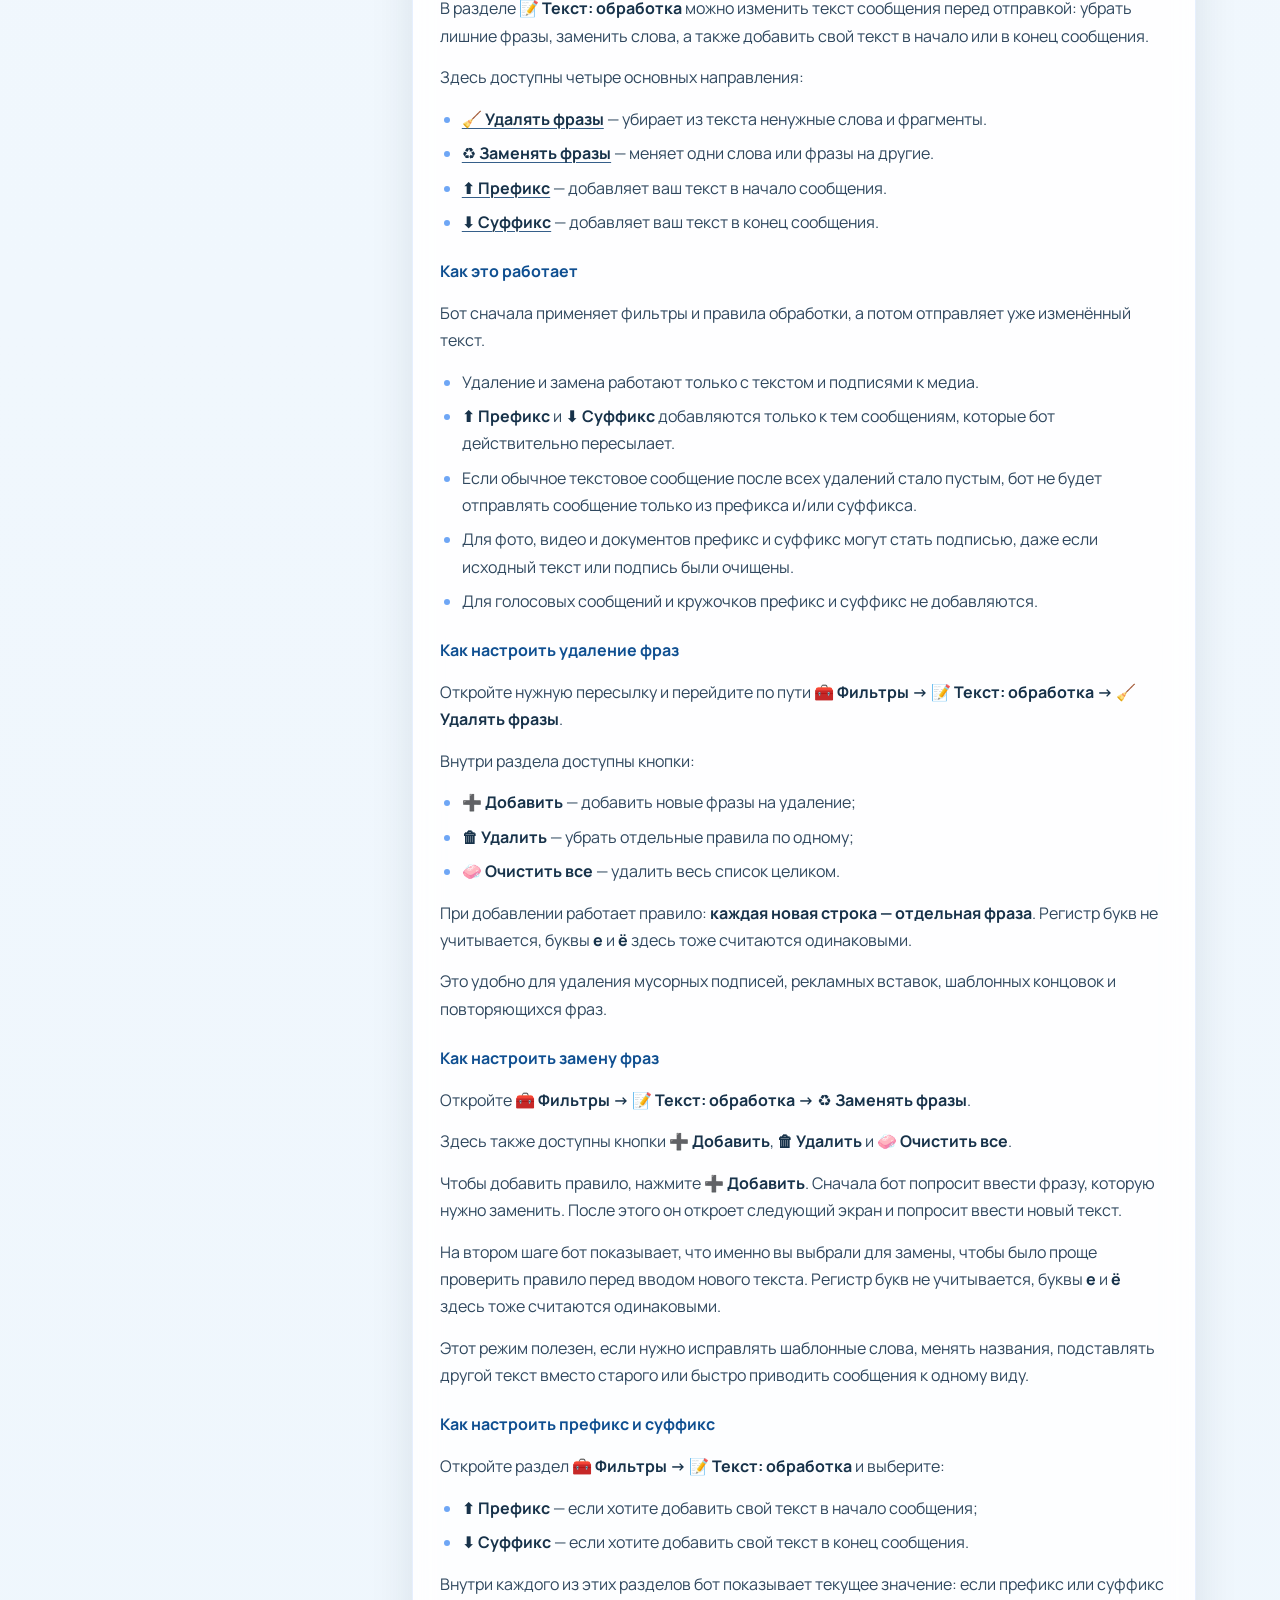
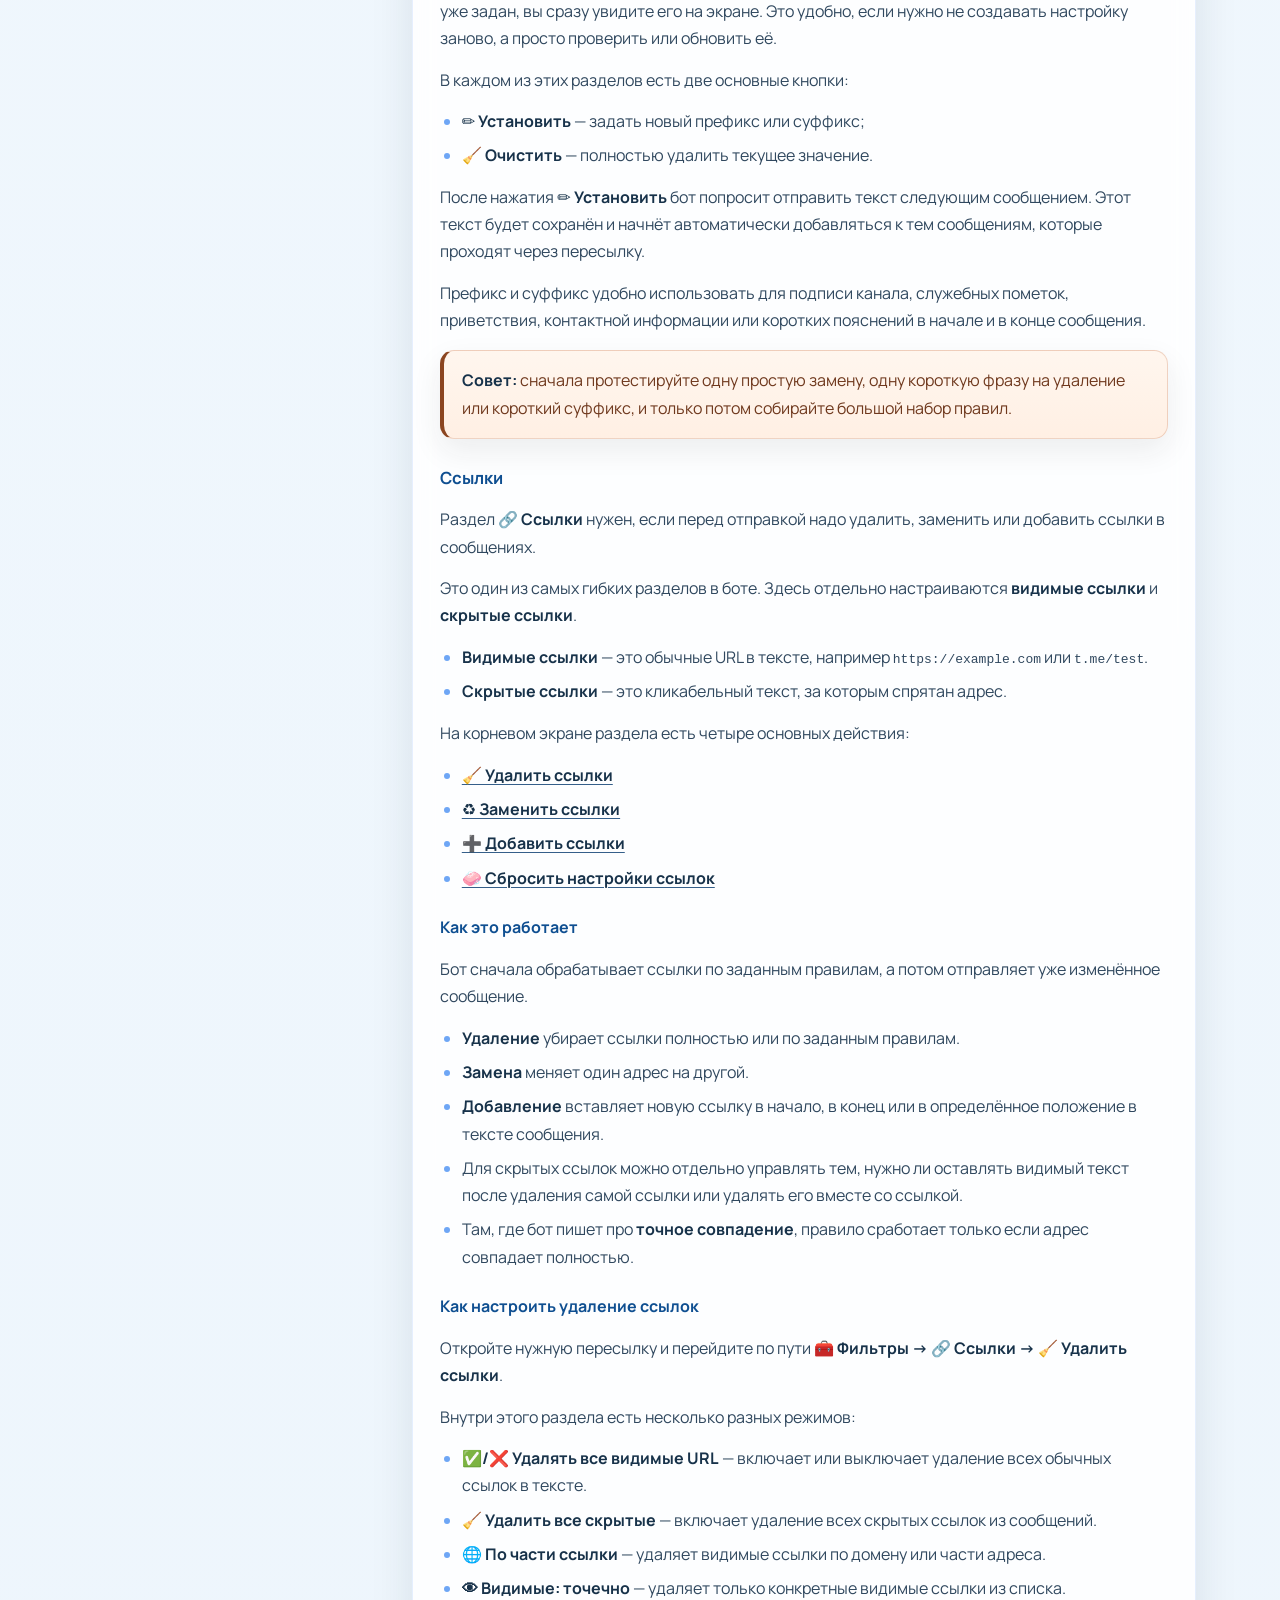
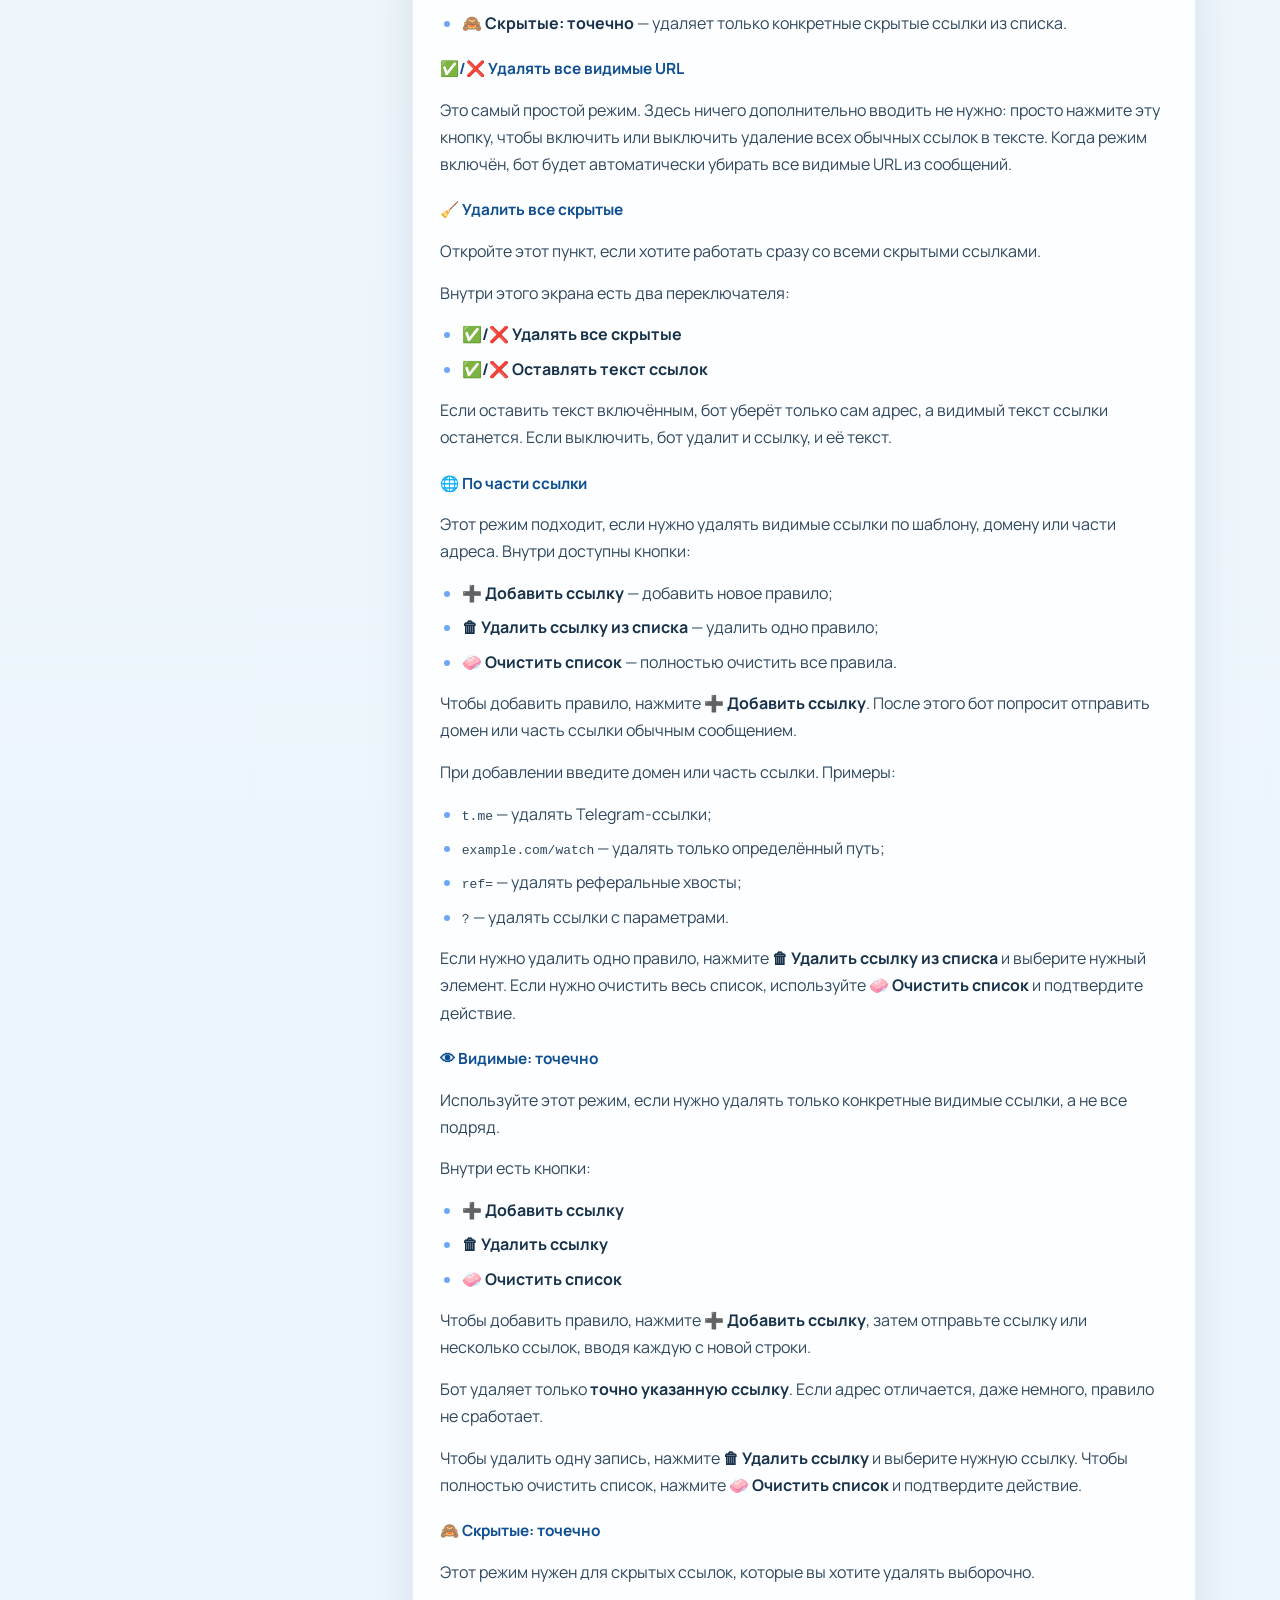
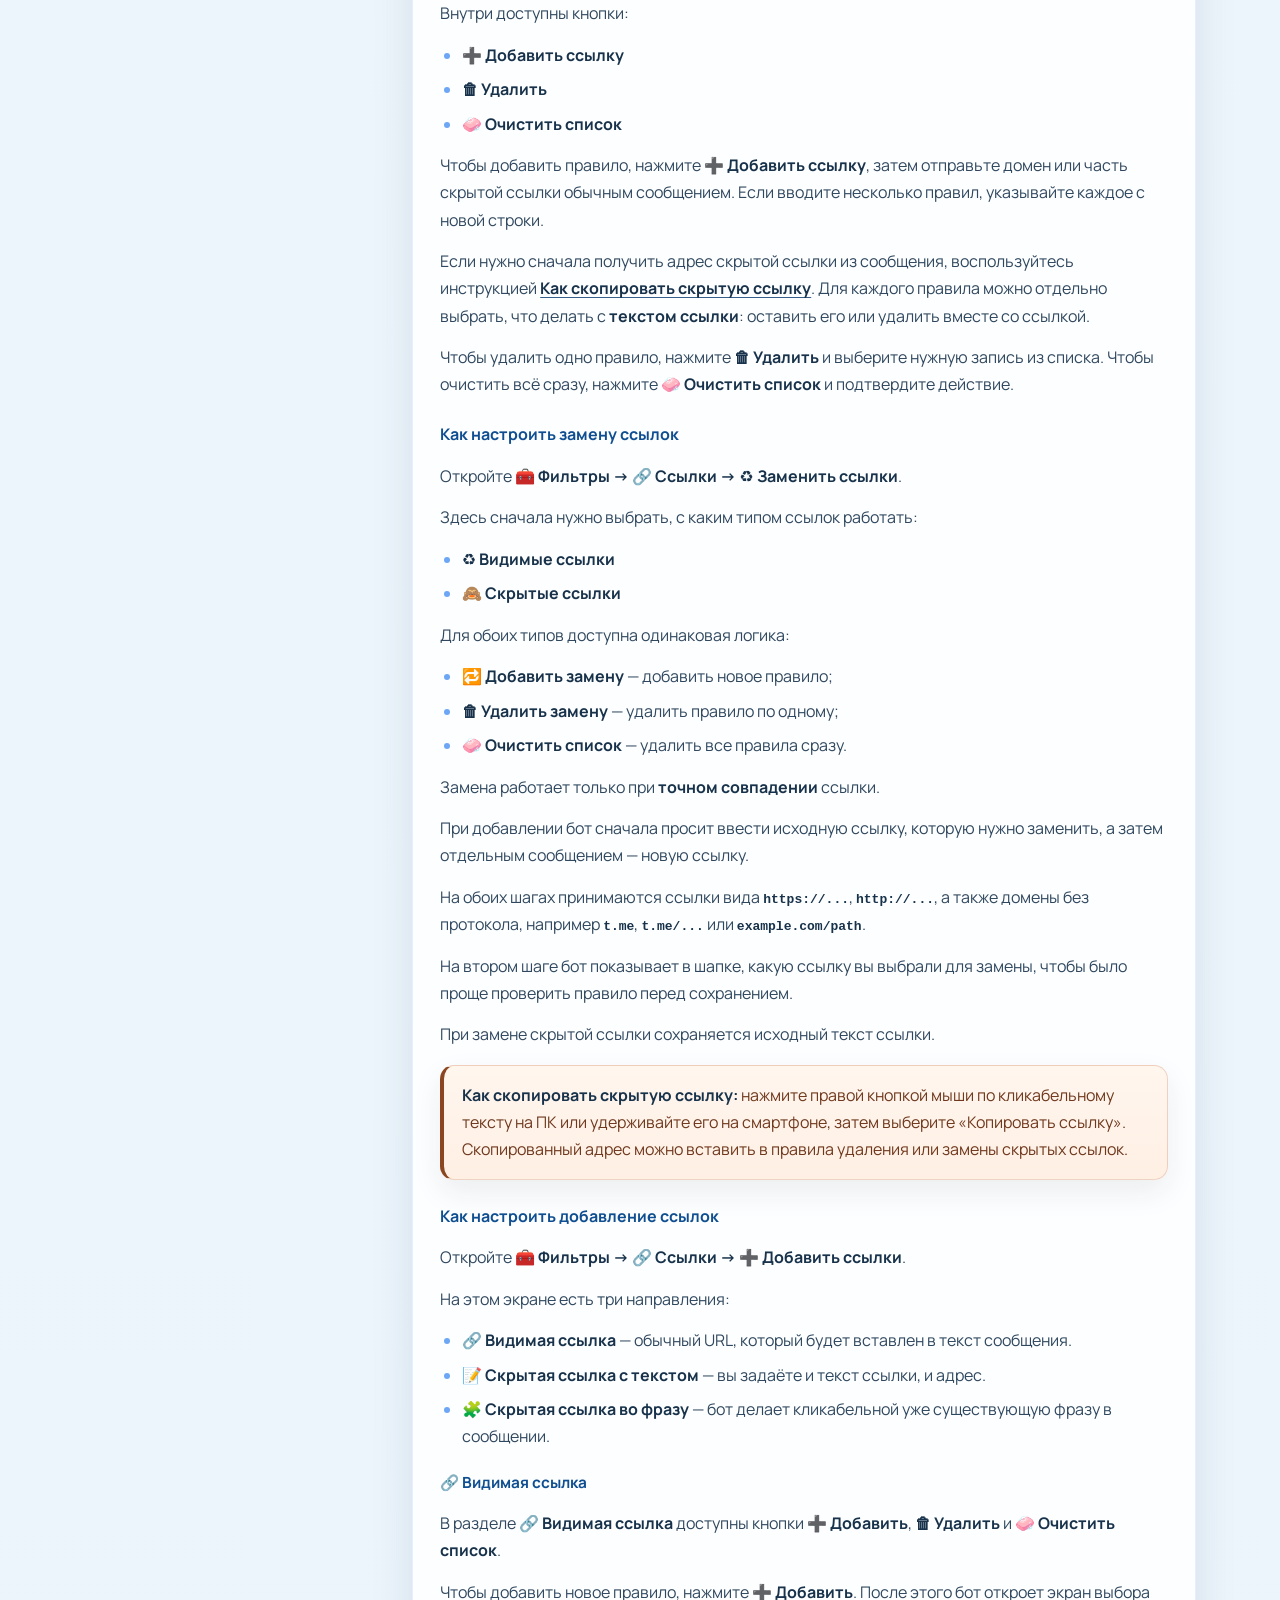
==== commit ed1b43cb: "Add files via upload" ====
--- a/index.html
+++ b/index.html
@@ -86,10 +86,10 @@
           Чтобы пересылка работала стабильно, достаточно проверить несколько простых условий.
         </p>
         <ul>
-          <li><strong>Telegram-аккаунт подключён к MessageCopy.</strong> Через него бот читает сообщения в источнике и отправляет их в назначение от имени подключенного аккаунта.</li>
+          <li><strong>Telegram-аккаунт подключён к MessageCopy.</strong> Через него бот читает сообщения в источнике и отправляет их в назначение от имени подключённого аккаунта.</li>
           <li><strong>У этого аккаунта есть доступ к чату/каналу источника.</strong> Он должен видеть нужный чат, канал или группу.</li>
           <li><strong>Аккаунт имеет возможность писать в чат/канал назначения.</strong> Если в целевом чате отправка сообщений ограничена, пересылка работать не будет.</li>
-          <li><strong>Для автоматического копирования сообщений, аккаунт должен оставаться подключённым.</strong> Если сессия отключится, пересылка остановится до повторного подключения.</li>
+          <li><strong>Для автоматического копирования сообщений аккаунт должен оставаться подключённым.</strong> Если сессия отключится, пересылка остановится до повторного подключения.</li>
           
           <li><strong>Для защищённых сообщений действуют ограничения Telegram.</strong> Во многих случаях бот умеет обрабатывать их автоматически особым образом, и проблем с копированием нет.</li>
         </ul>
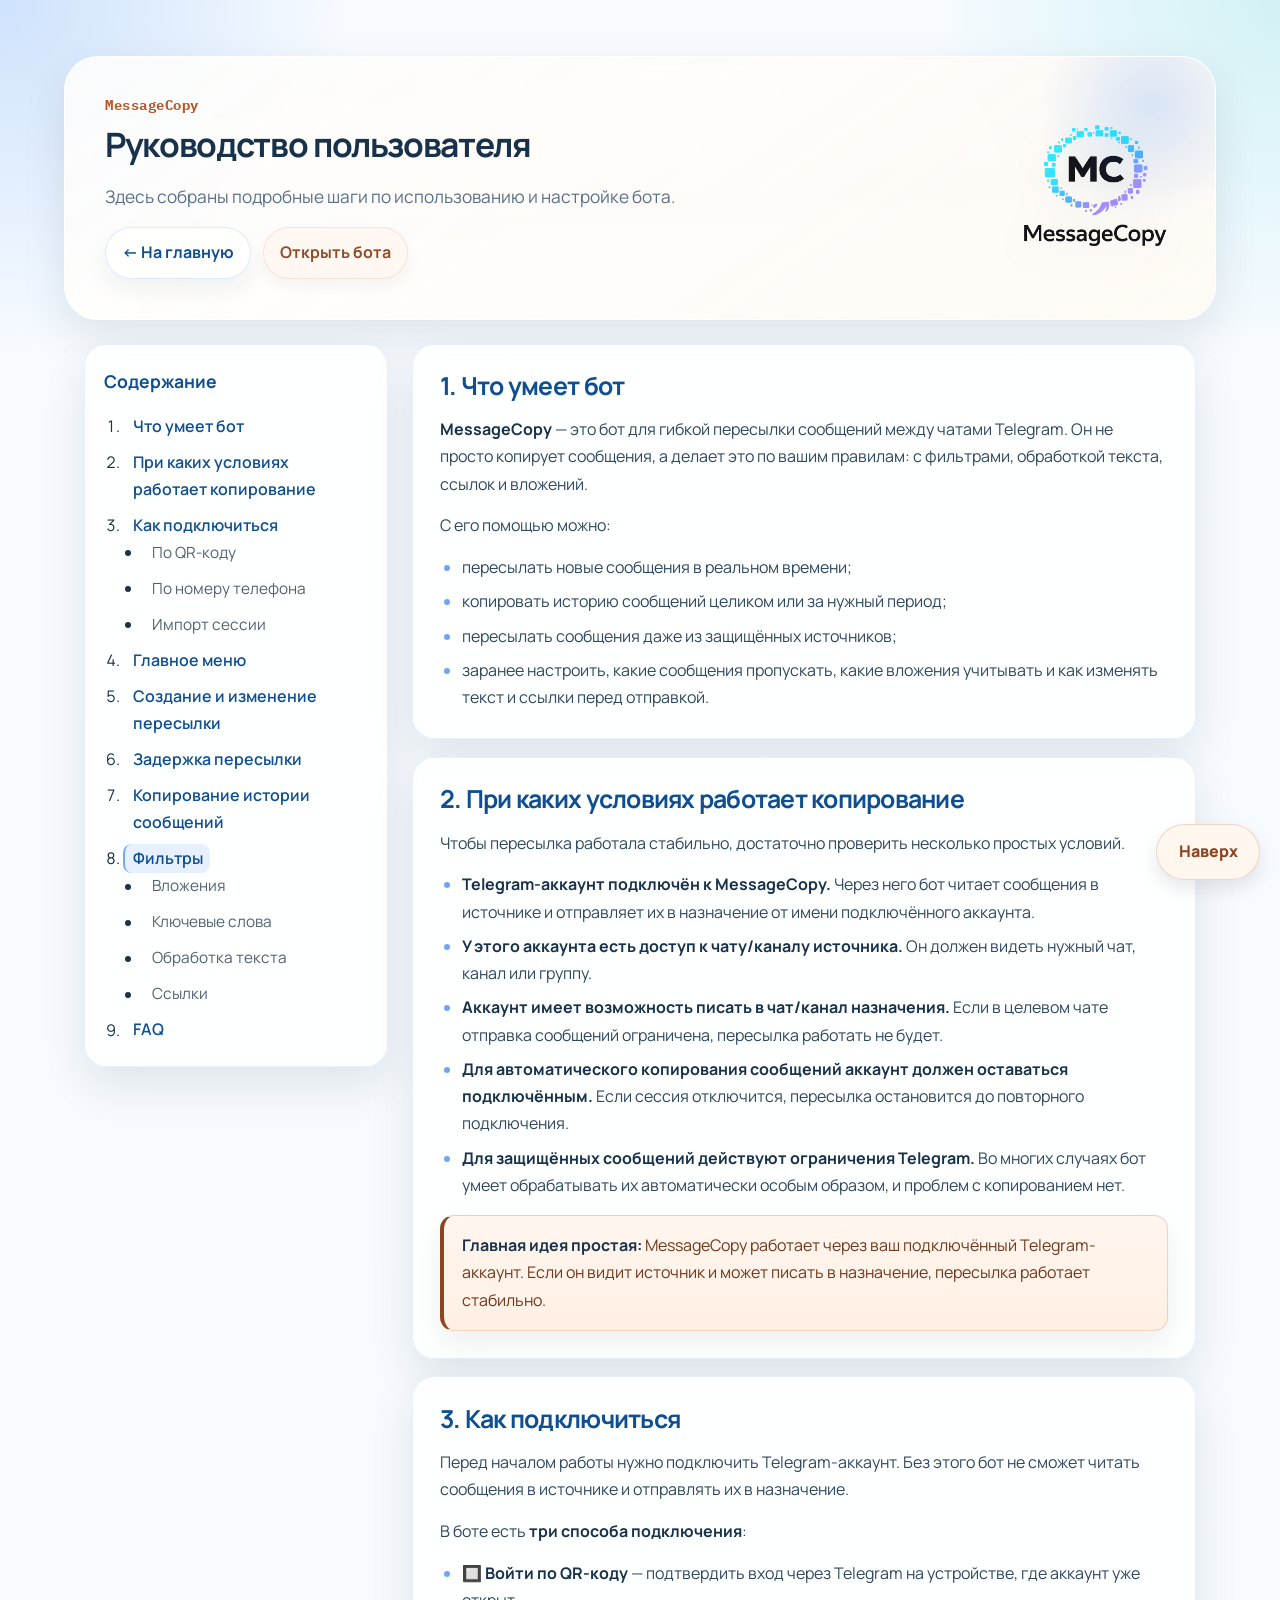
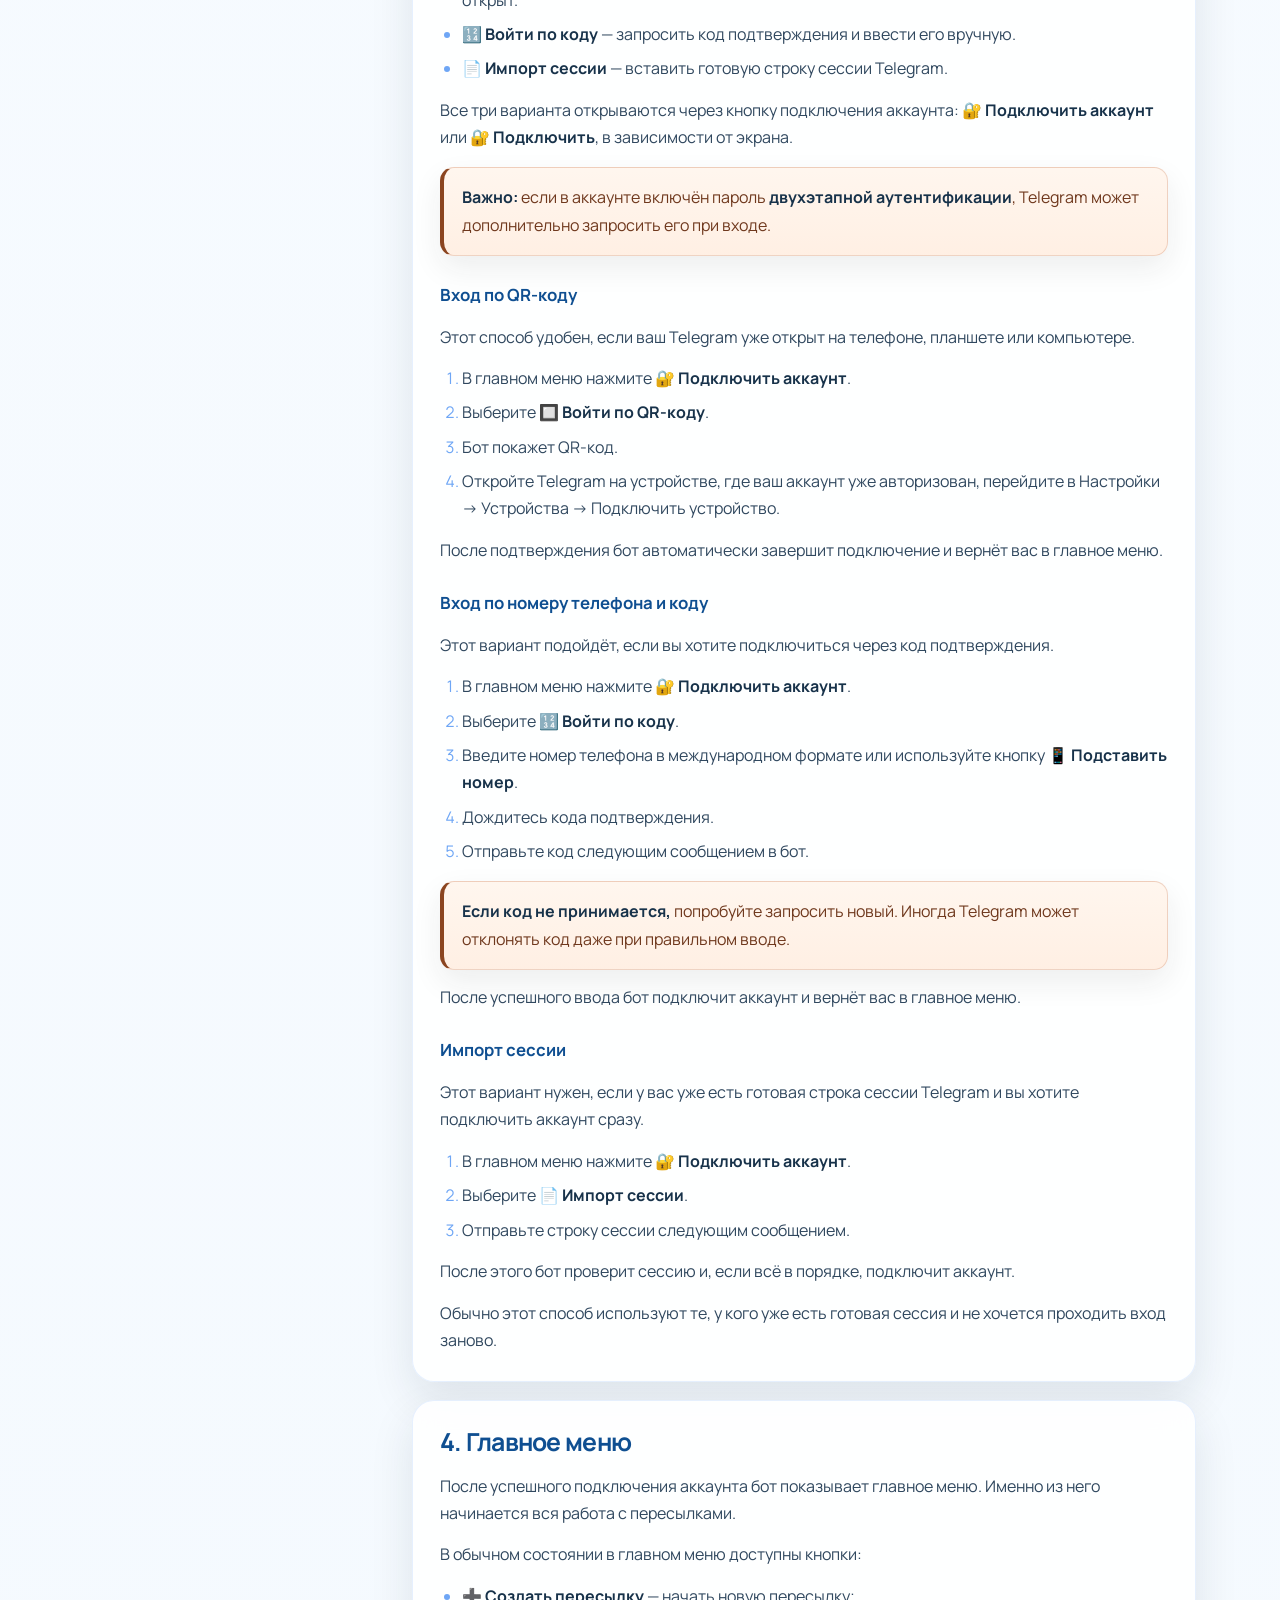
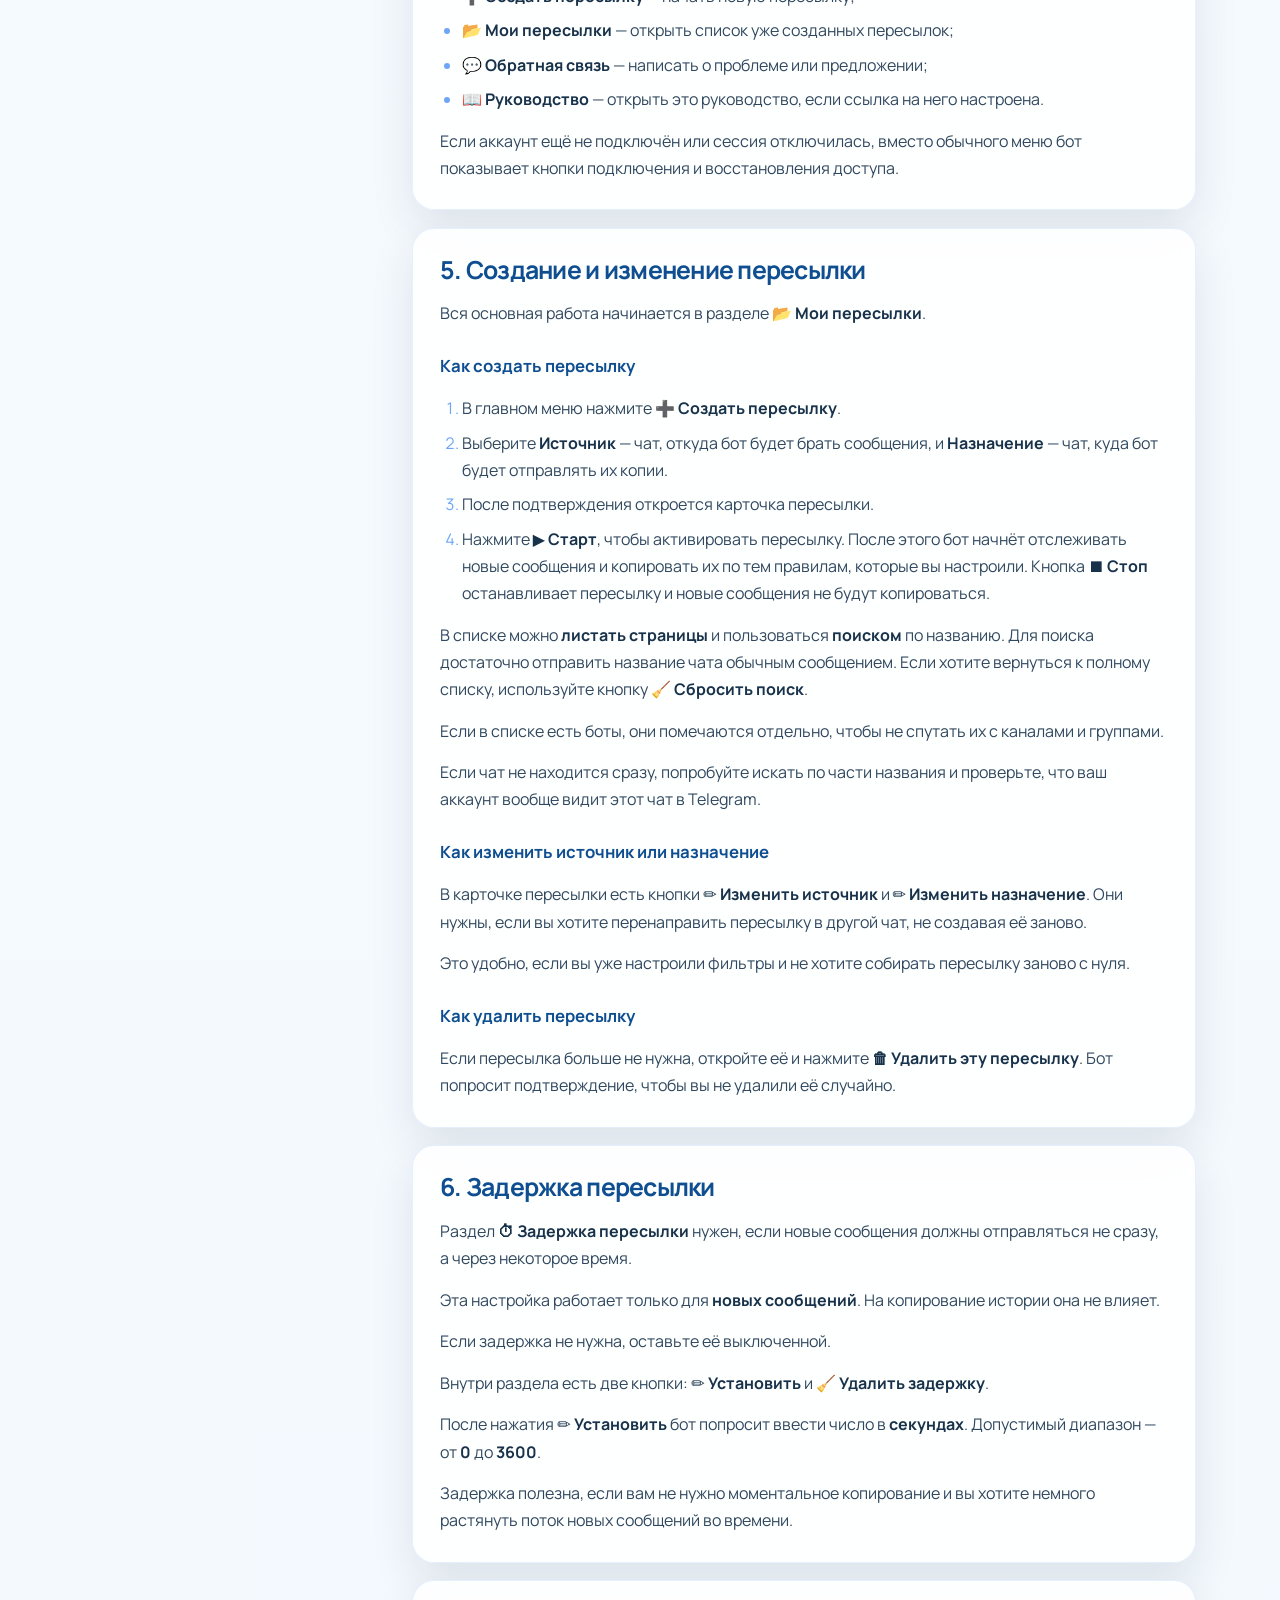
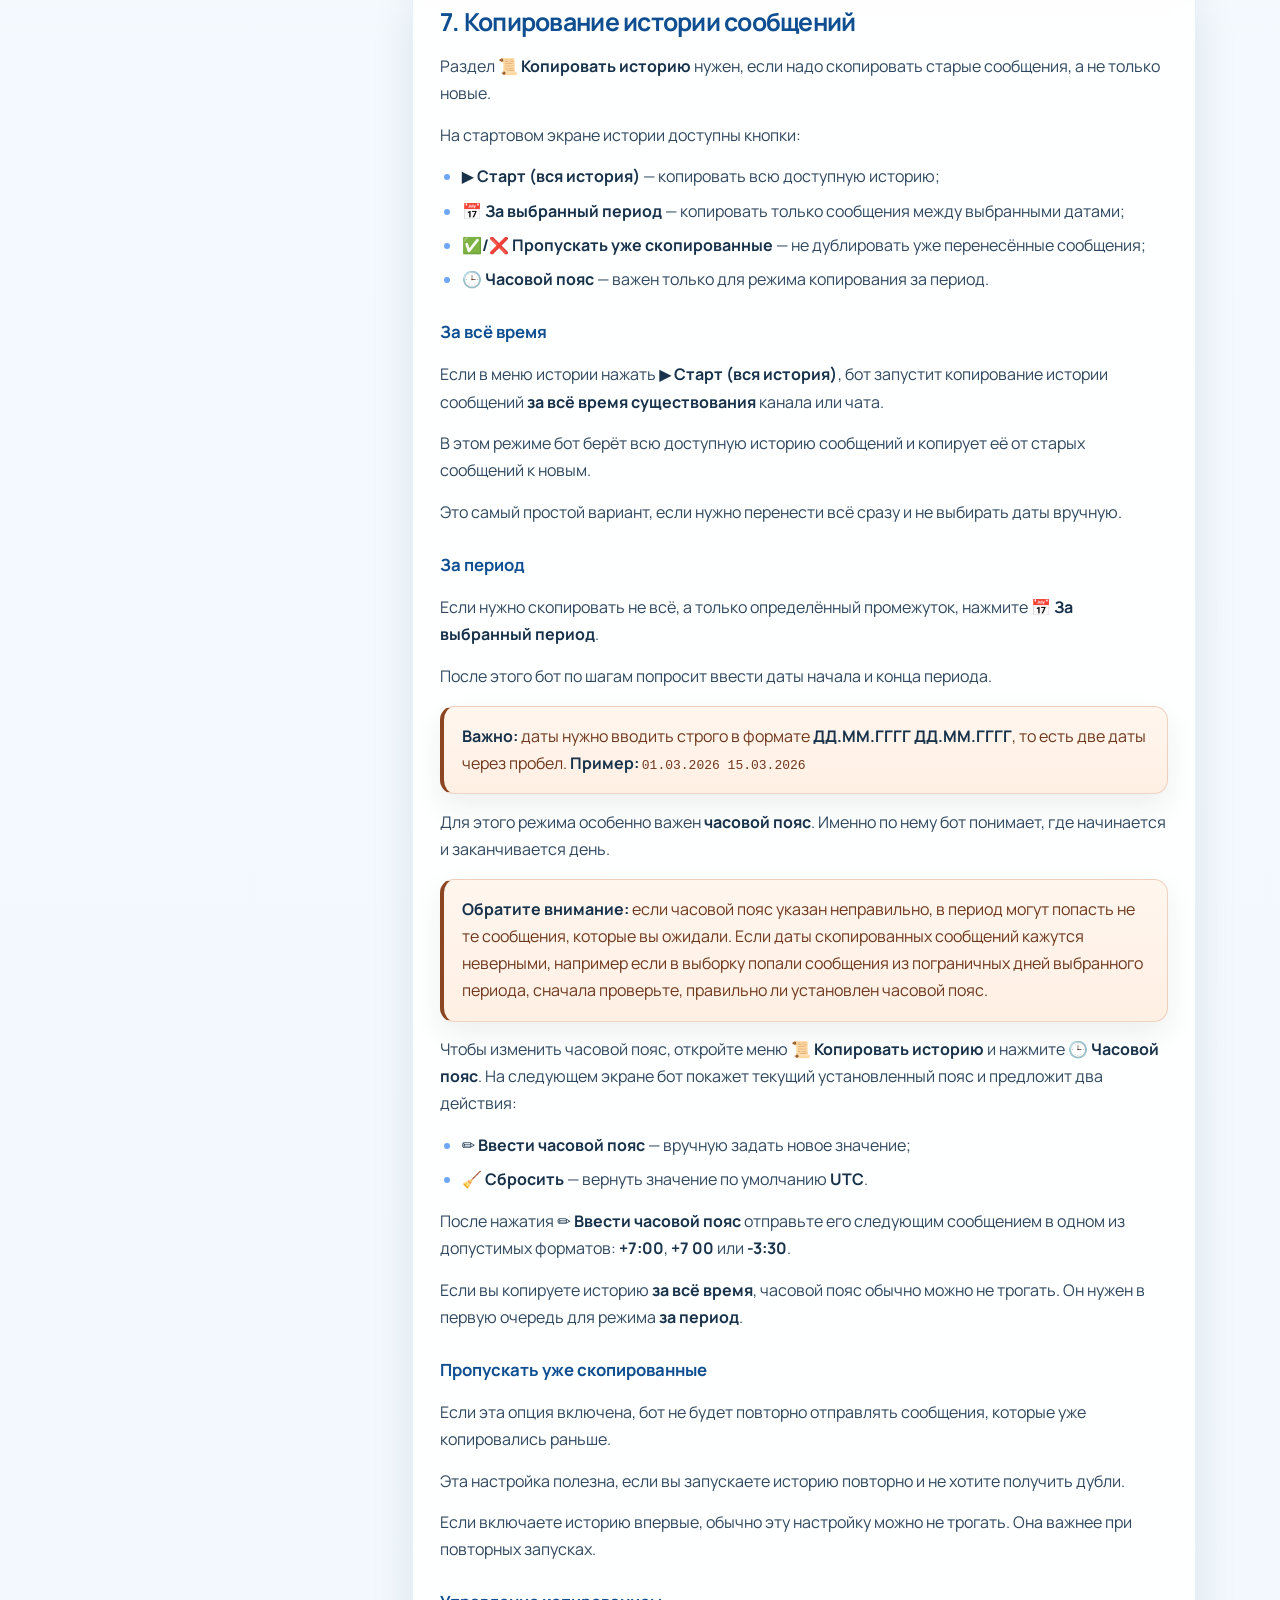
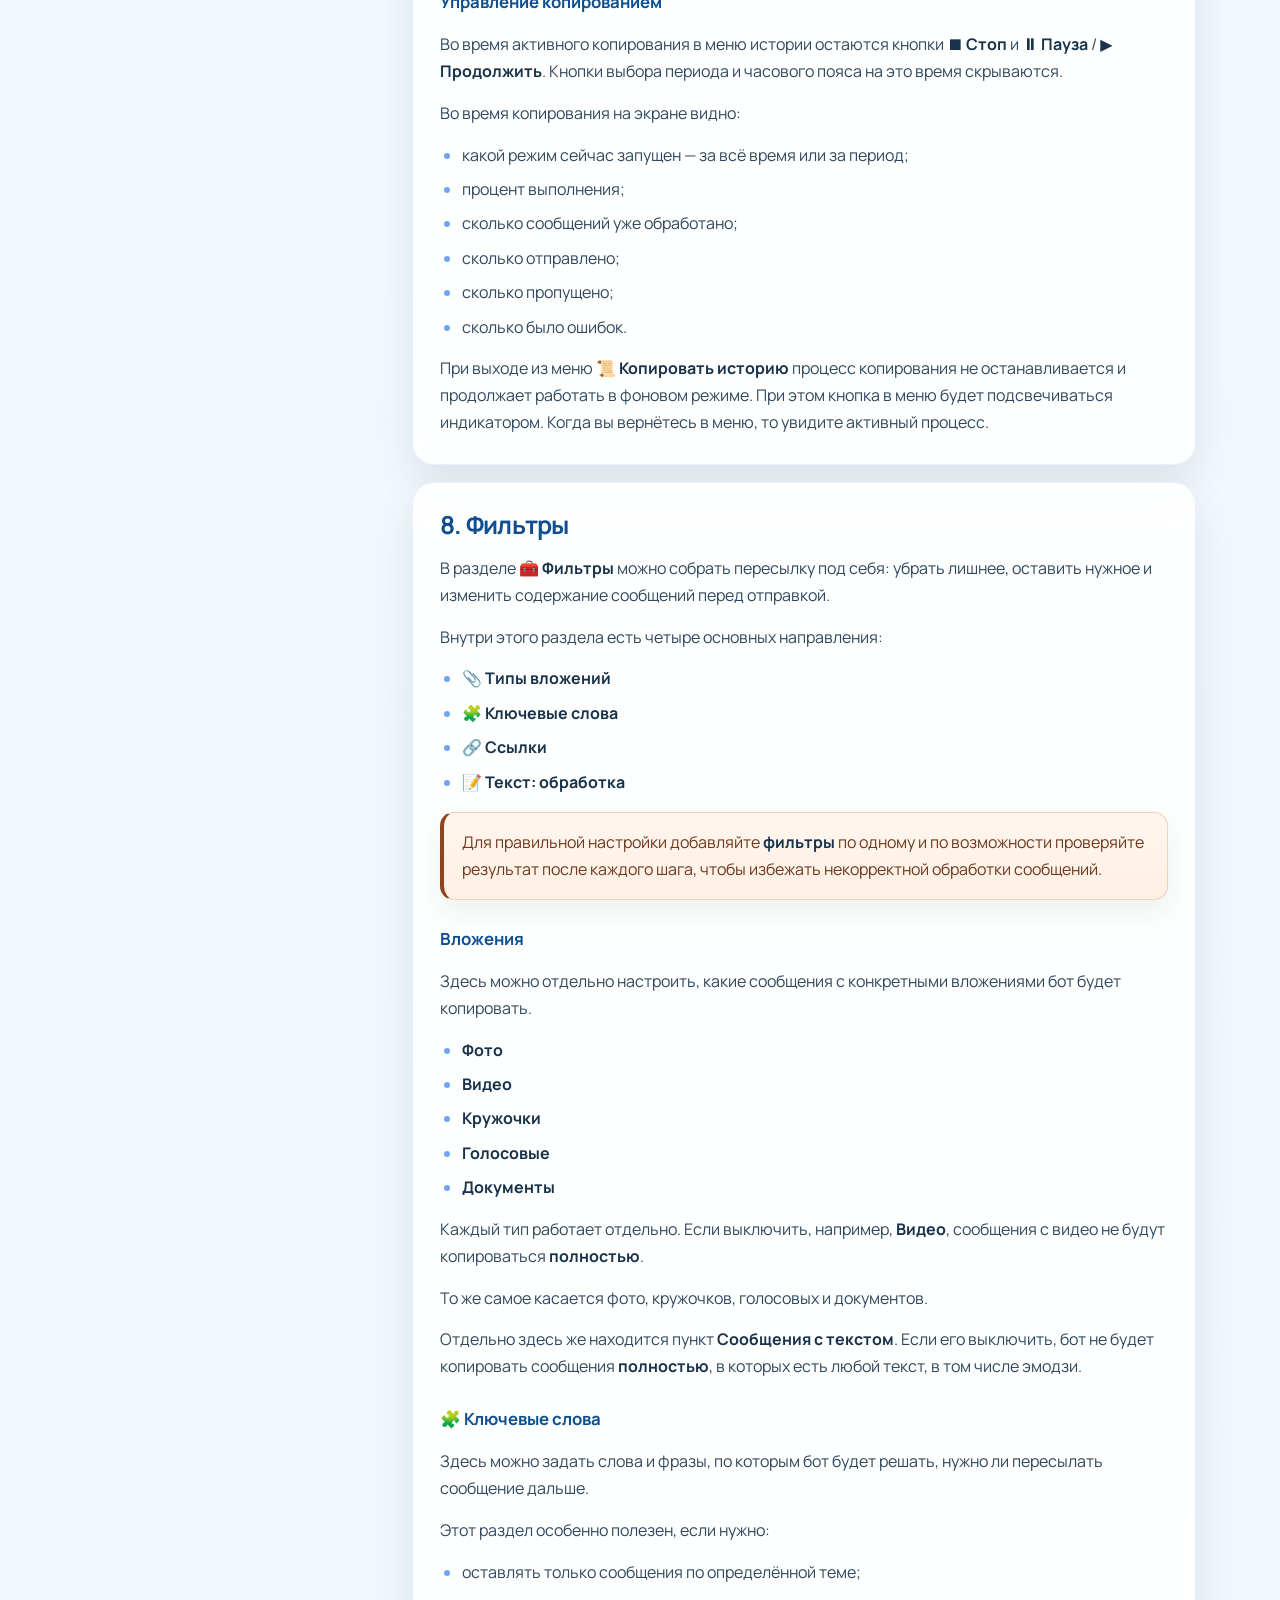
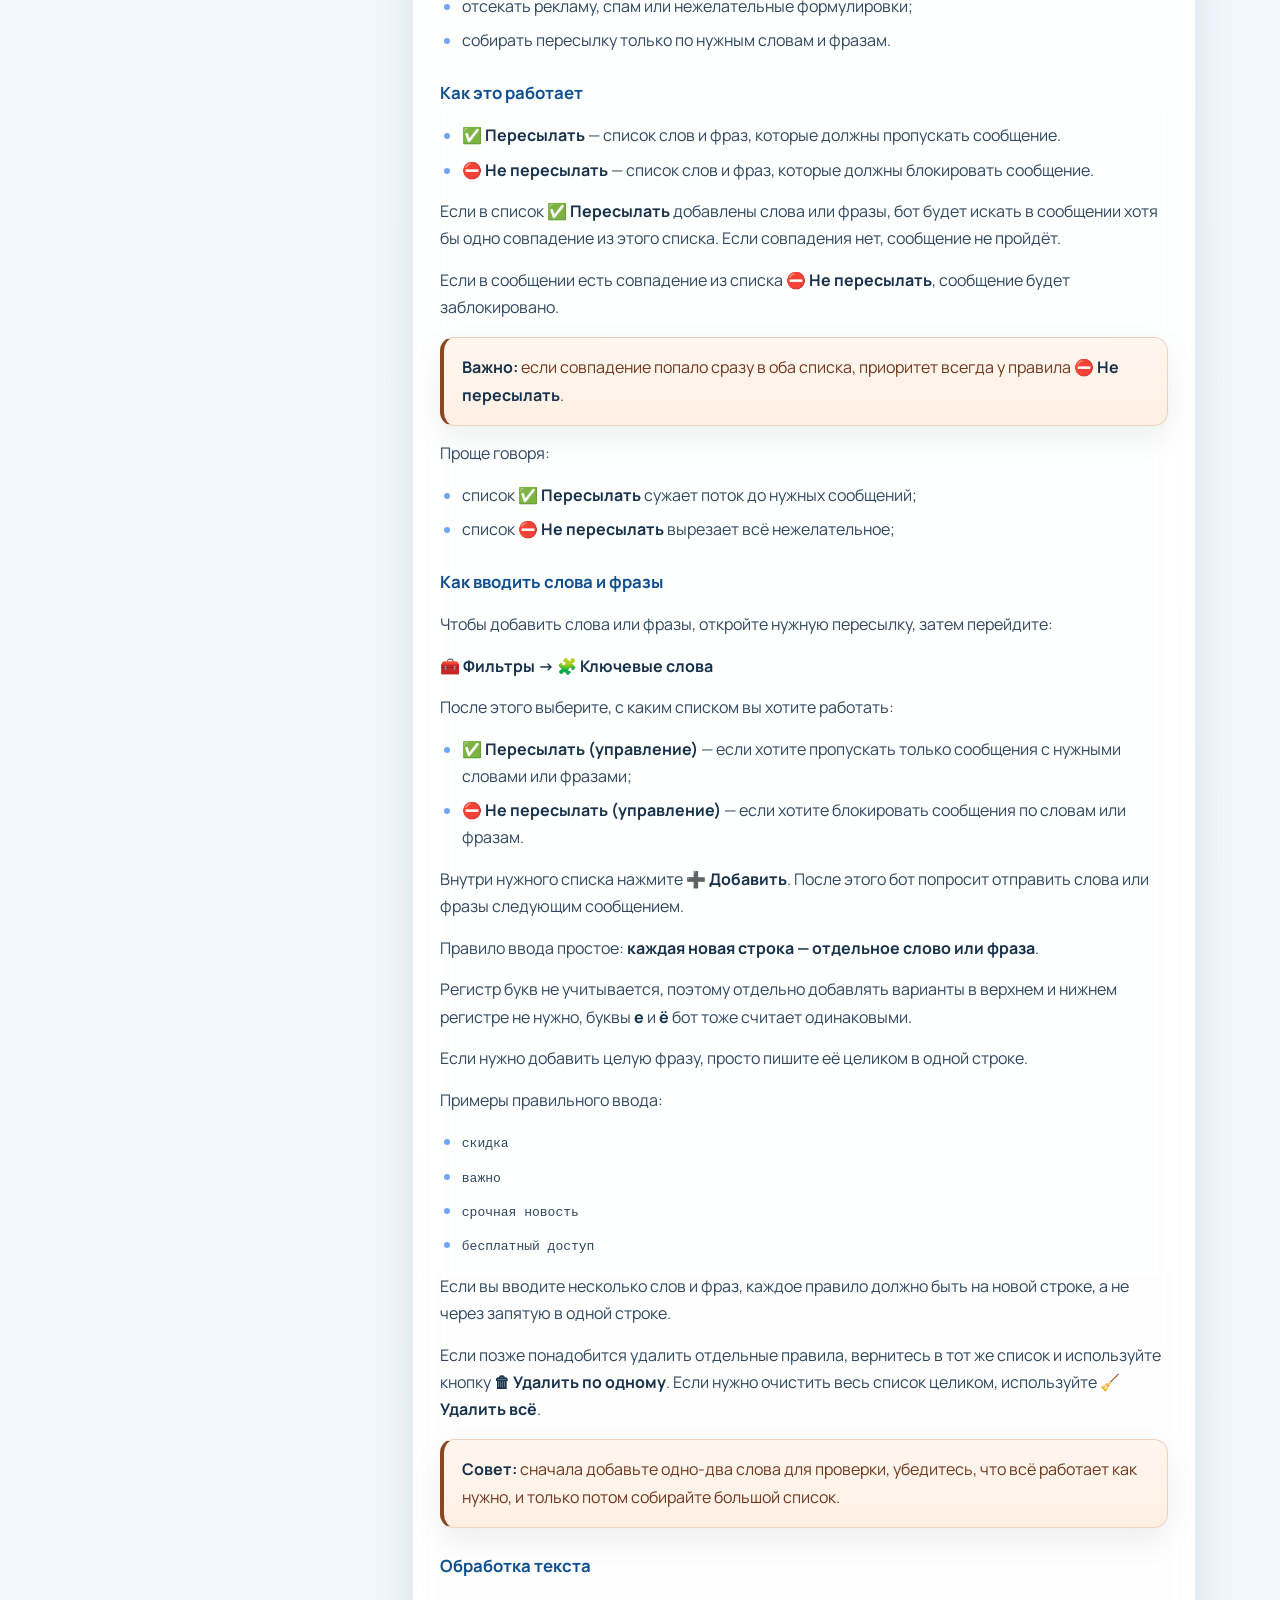
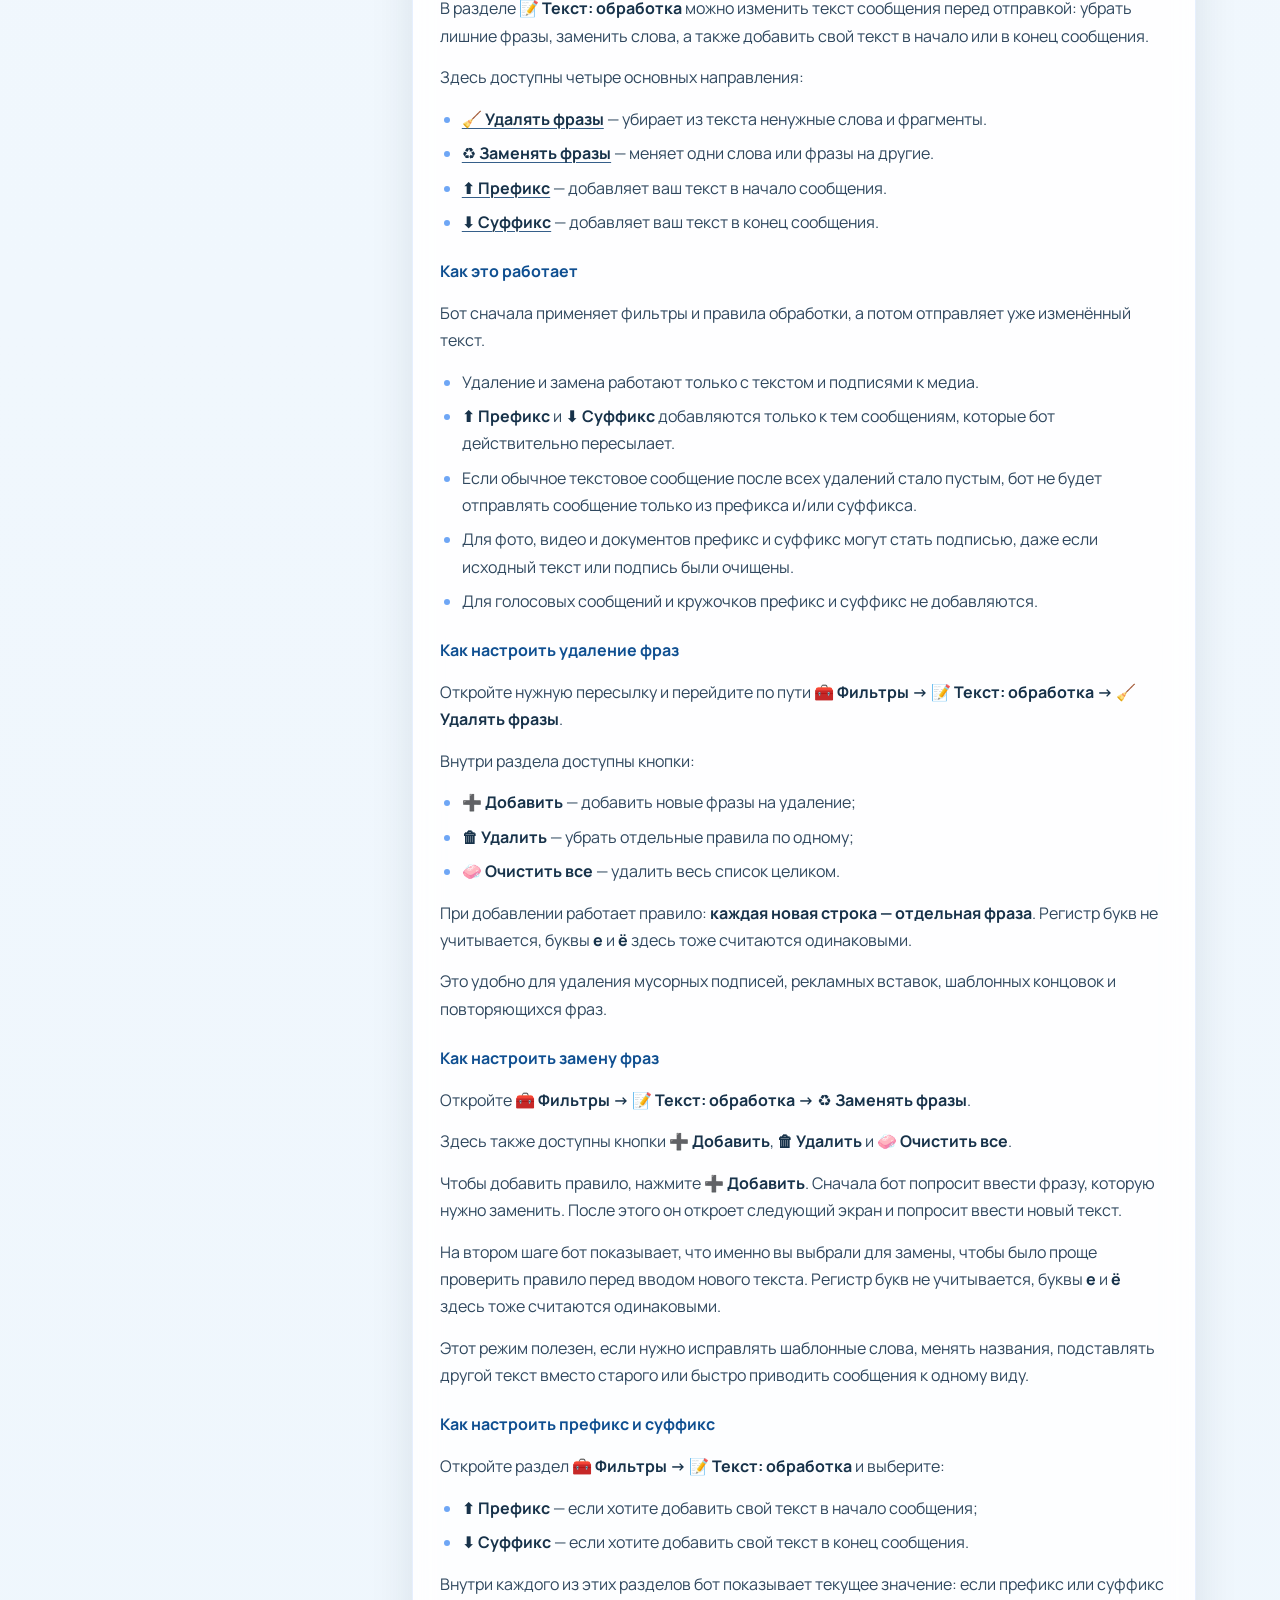
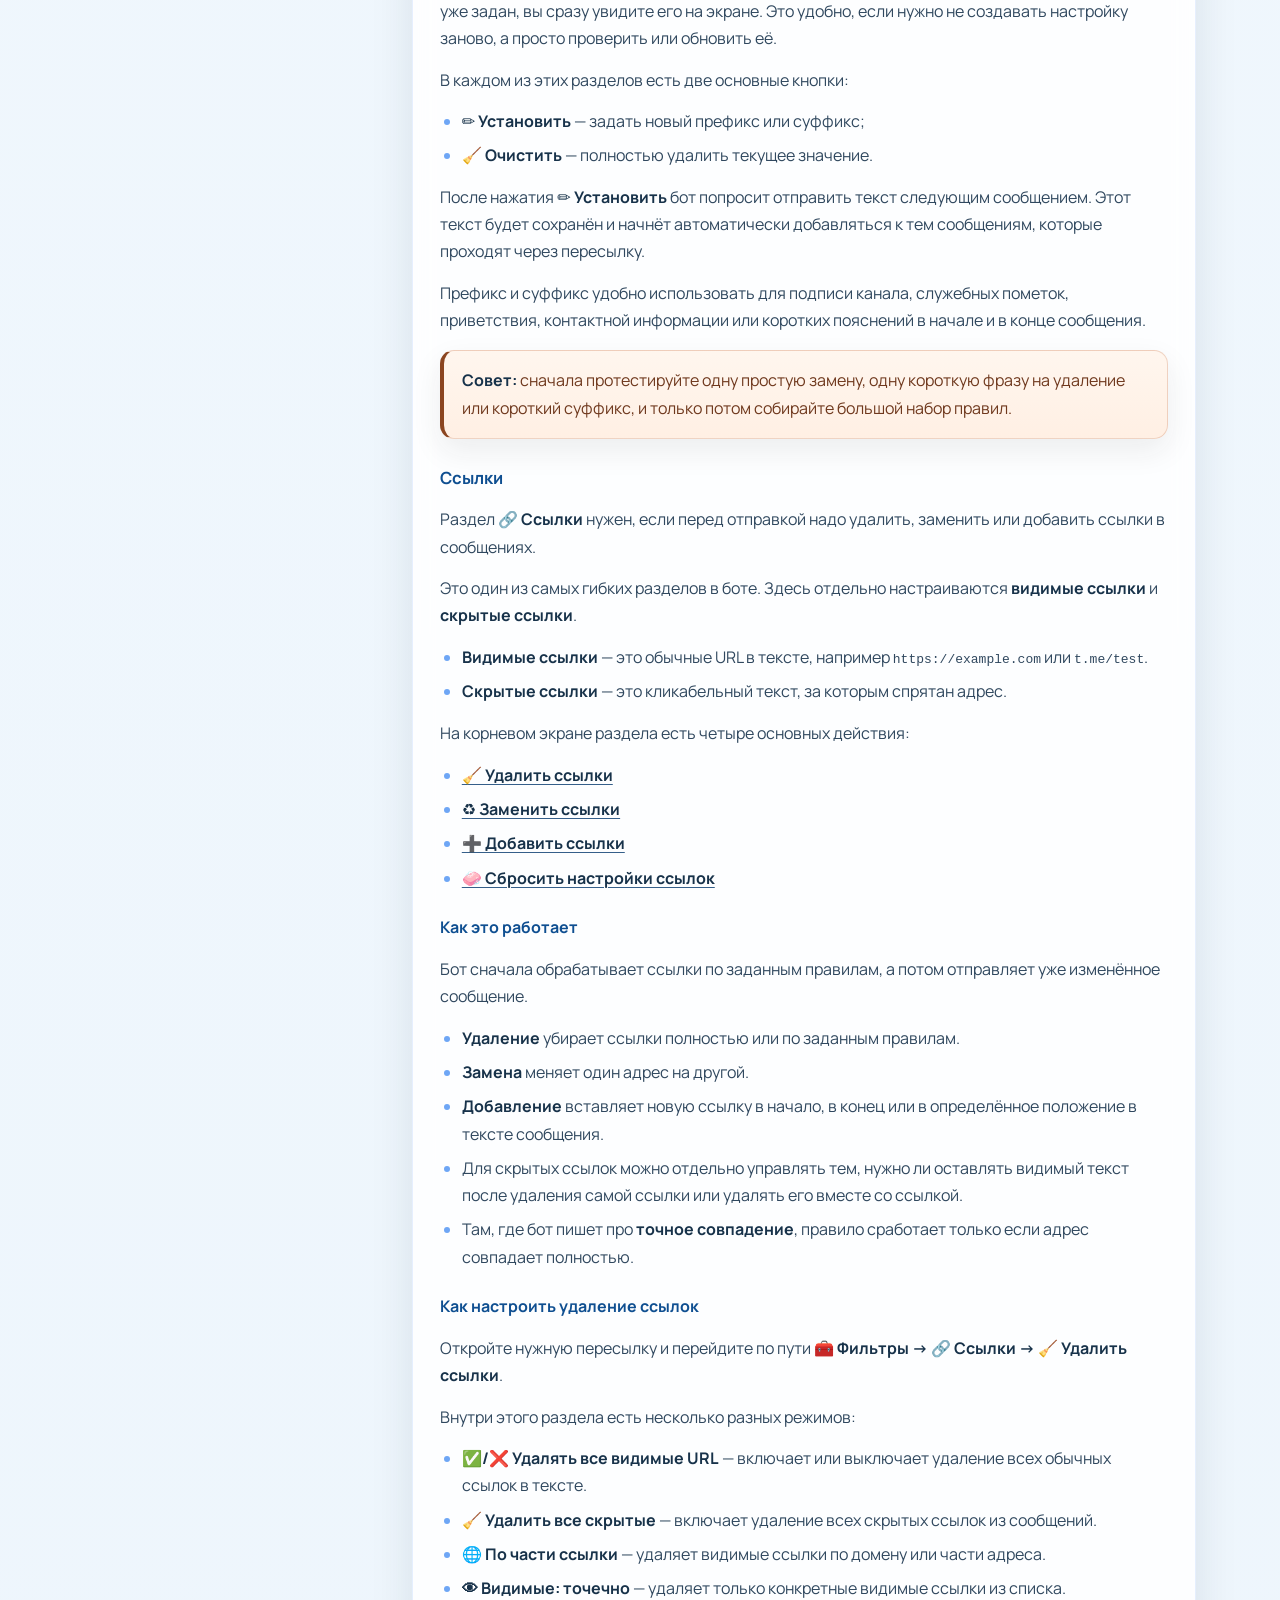
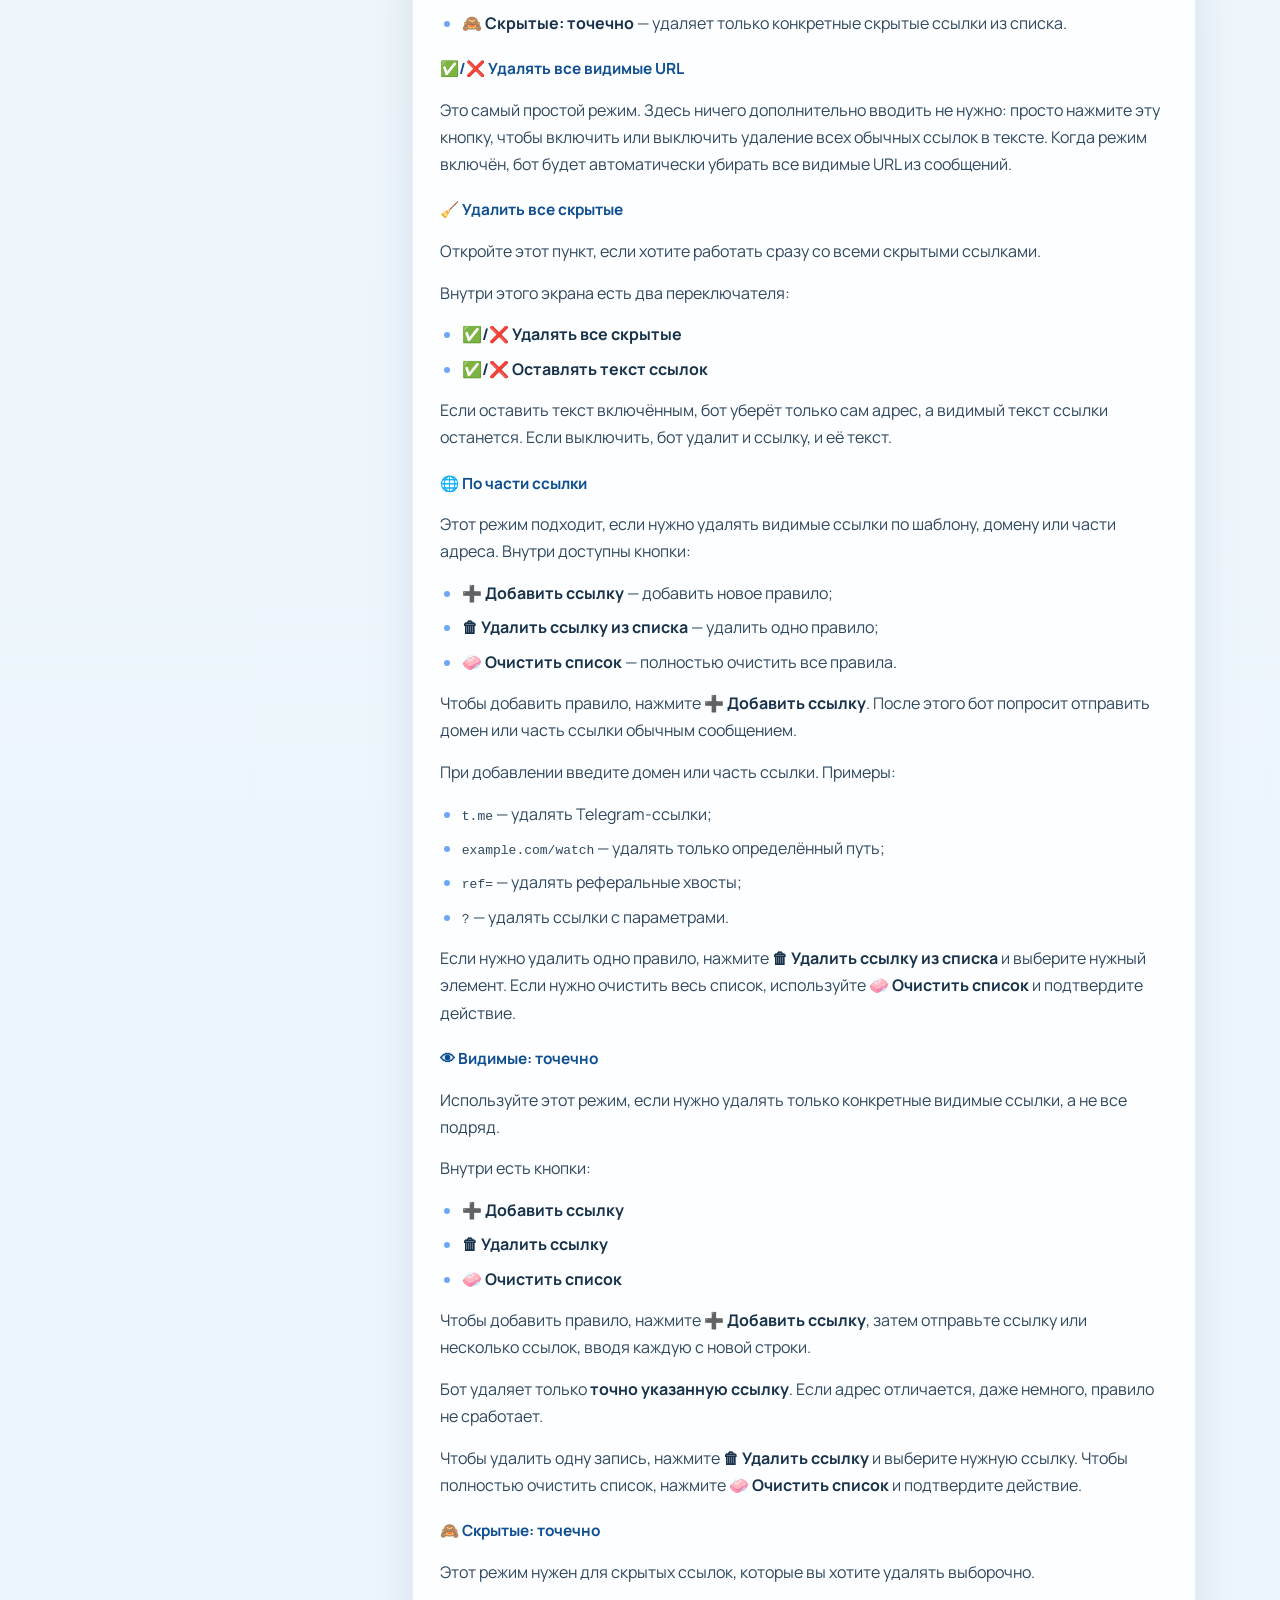
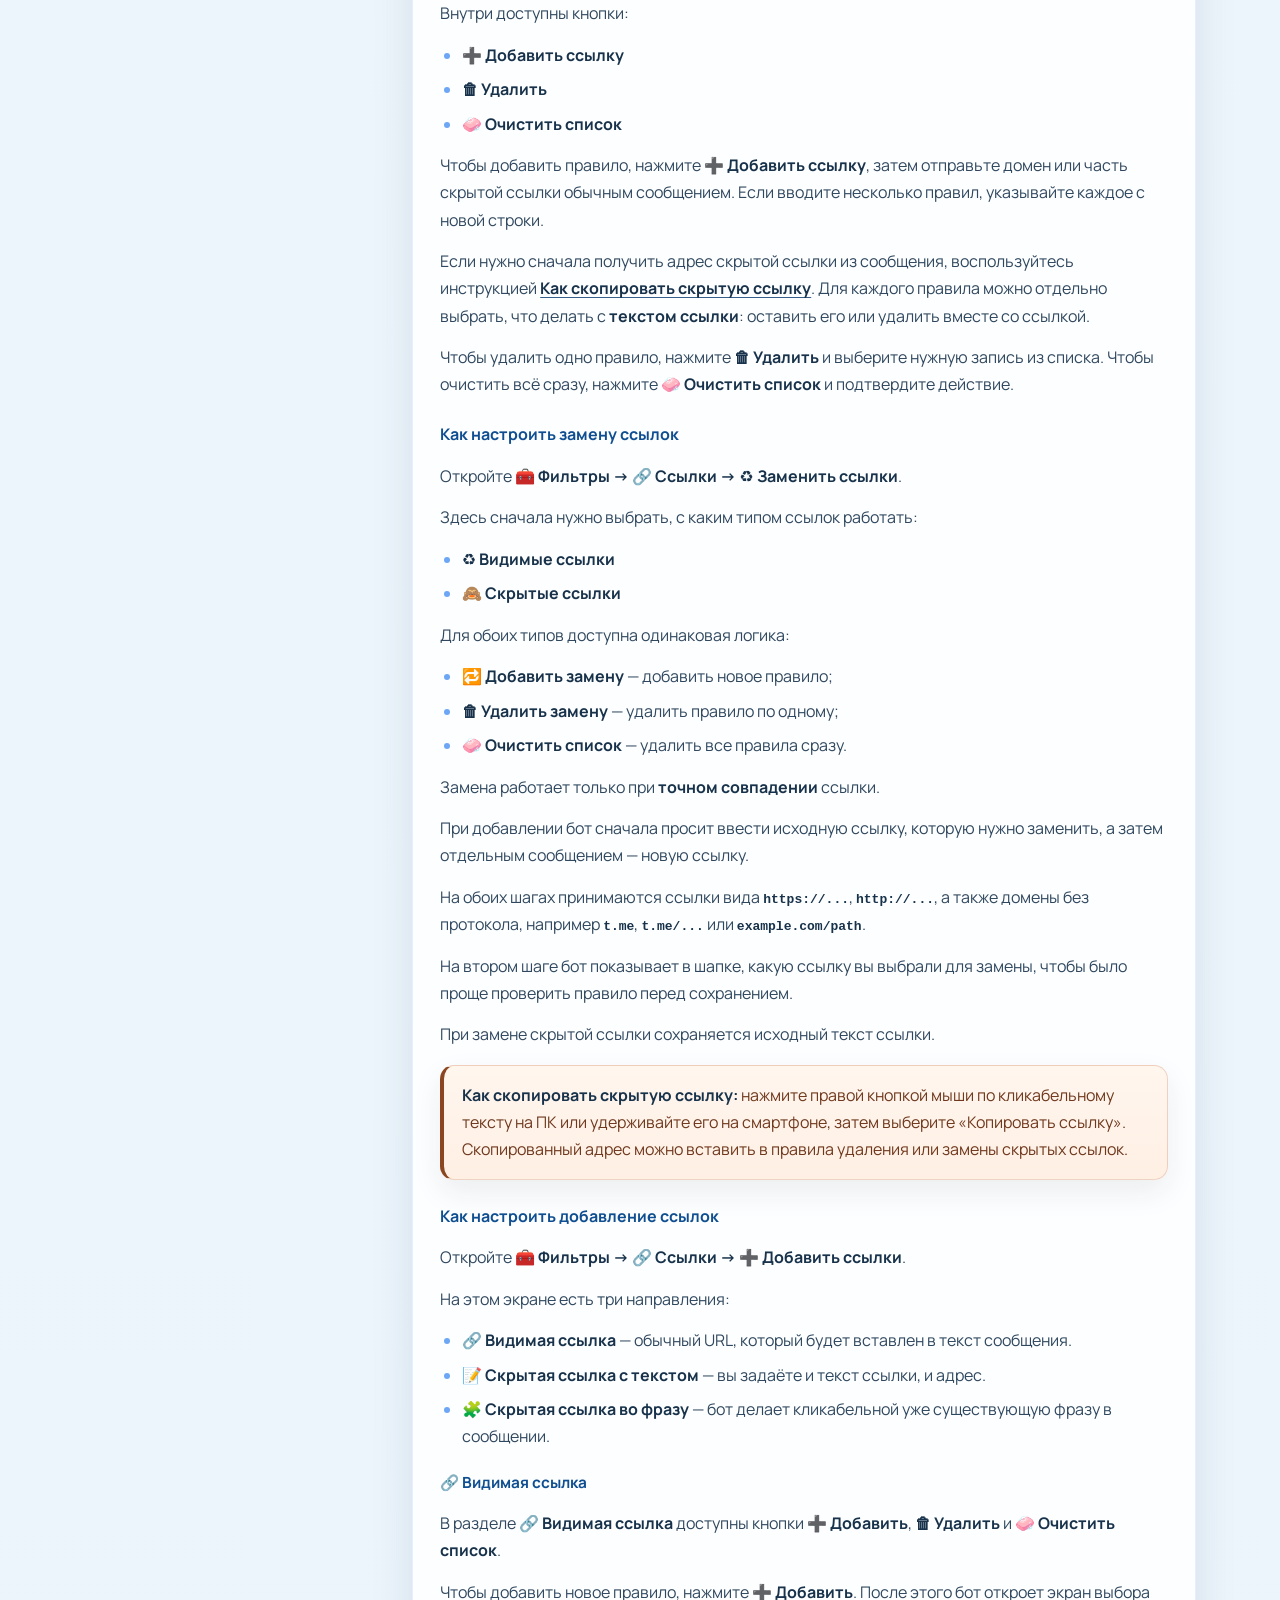
==== commit 1cea6d54: "Add files via upload" ====
--- a/index.html
+++ b/index.html
@@ -5,6 +5,8 @@
   <meta name="viewport" content="width=device-width, initial-scale=1">
   <title>Руководство пользователя MessageCopy</title>
   <meta name="description" content="Пошаговое руководство по настройке и использованию MessageCopy: подключение аккаунта, пересылки, фильтры, история, live и решение частых проблем.">
+  <link rel="icon" type="image/png" sizes="32x32" href="./images/favicon.png">
+  <link rel="apple-touch-icon" sizes="180x180" href="./images/apple-touch-icon.png">
   <link rel="preconnect" href="https://fonts.googleapis.com">
   <link rel="preconnect" href="https://fonts.gstatic.com" crossorigin>
   <link href="https://fonts.googleapis.com/css2?family=Manrope:wght@400;500;700;800&family=IBM+Plex+Mono:wght@400;500&display=swap" rel="stylesheet">
--- a/style.css
+++ b/style.css
@@ -26,6 +26,8 @@
 
 html {
   scroll-behavior: smooth;
+  -webkit-text-size-adjust: 100%;
+  text-size-adjust: 100%;
 }
 
 body {
@@ -191,7 +193,18 @@
 .toc-card {
   position: sticky;
   top: 1rem;
+  overflow: hidden;
   padding: 1.4rem 1.2rem;
+}
+
+.toc-card nav {
+  max-height: calc(100vh - 5.8rem);
+  overflow-y: auto;
+  overscroll-behavior: contain;
+  scrollbar-width: thin;
+  scrollbar-color: rgba(182, 86, 42, 0.52) rgba(255, 239, 227, 0.66);
+  padding-right: 0.35rem;
+  margin-right: -0.2rem;
 }
 
 .toc-card h2 {
@@ -388,6 +401,14 @@
   .toc-card {
     position: static;
   }
+
+  .toc-card nav {
+    max-height: none;
+    overflow: visible;
+    scrollbar-width: auto;
+    padding-right: 0;
+    margin-right: 0;
+  }
 }
 
 @media (max-width: 640px) {
@@ -397,14 +418,25 @@
 
   .hero__inner {
     grid-template-columns: 1fr;
+    position: relative;
+    padding-top: 3.8rem;
+  }
+
+  .hero__copy {
+    padding-right: 0;
   }
 
   .hero__media {
-    justify-self: start;
+    position: absolute;
+    top: 1rem;
+    right: 1rem;
+    justify-self: auto;
+    z-index: 1;
   }
 
   .hero__logo {
-    width: min(8rem, 36vw);
+    width: min(4rem, 18vw);
+    max-width: 4rem;
   }
 
   .hero__inner,
@@ -415,6 +447,11 @@
 
   .hero__lead {
     font-size: 1rem;
+    max-width: none;
+  }
+
+  .hero h1 {
+    max-width: 8.5rem;
   }
 
   .to-top {
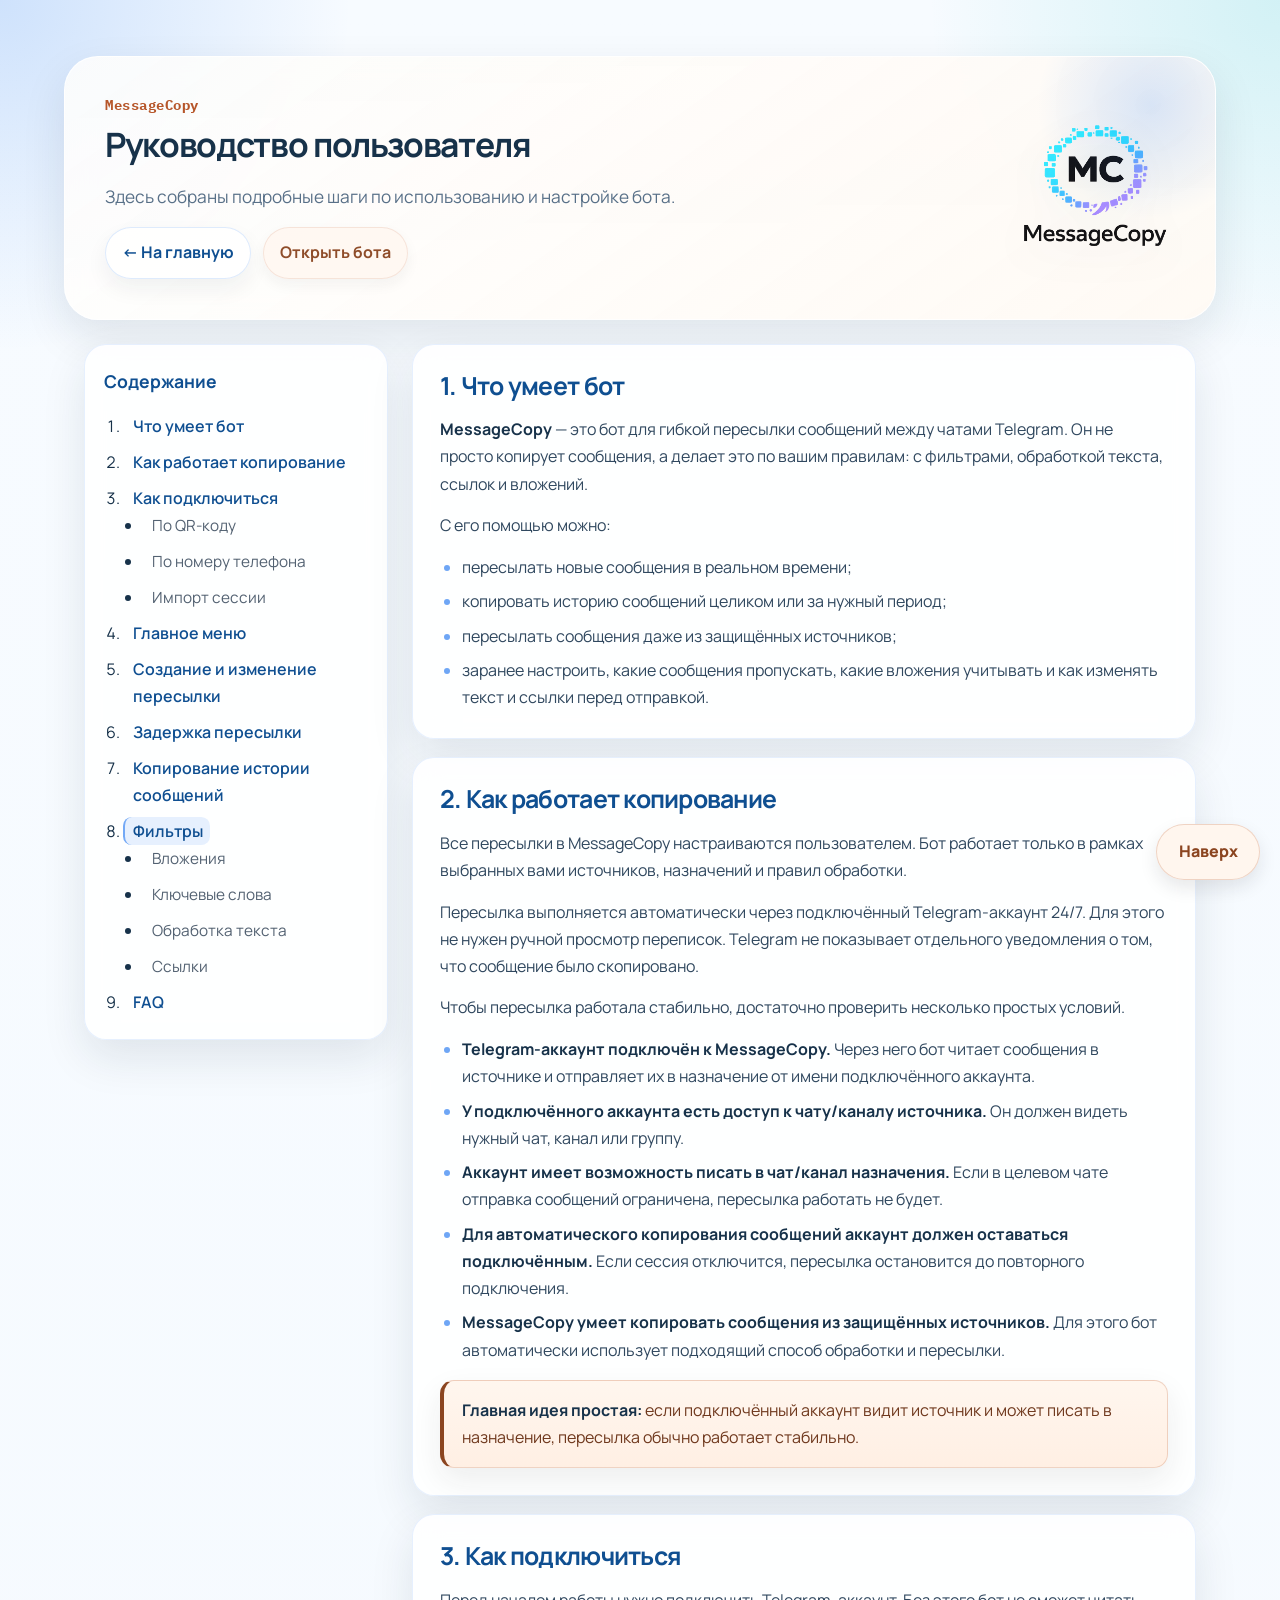
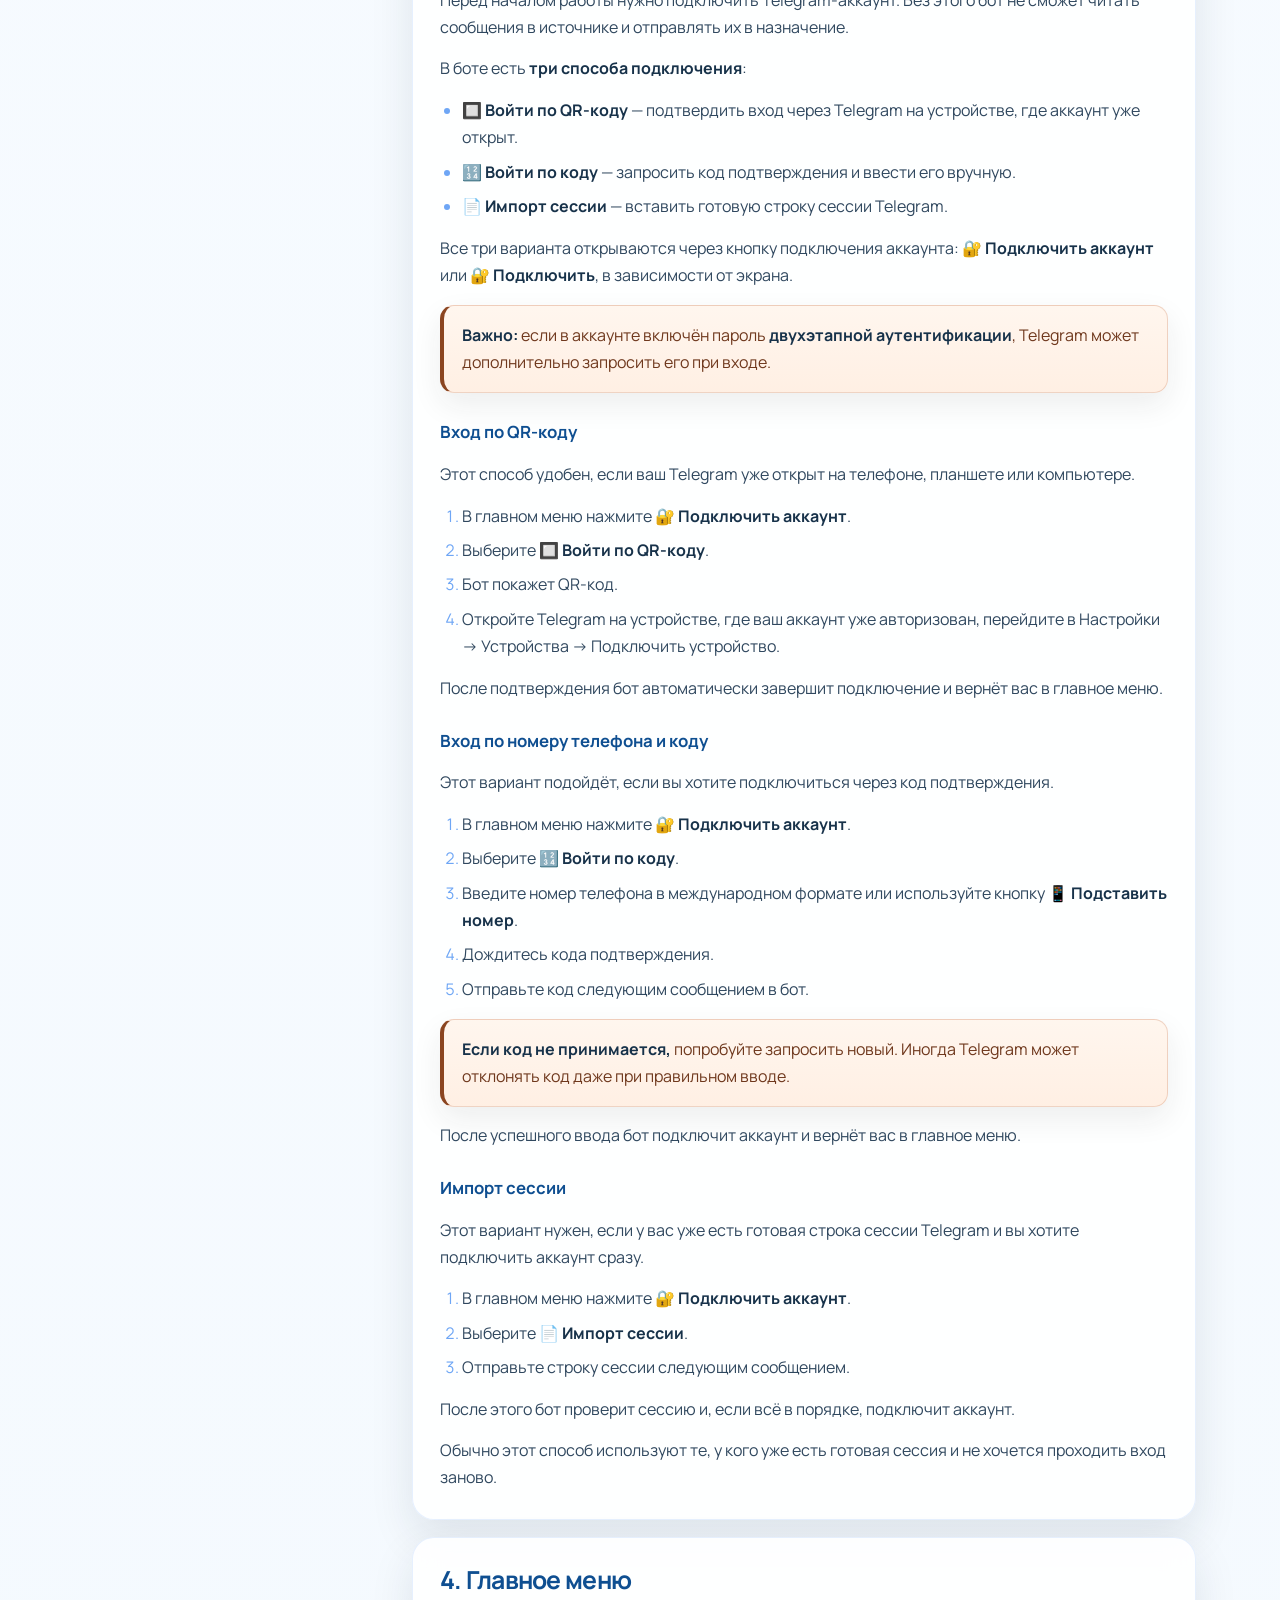
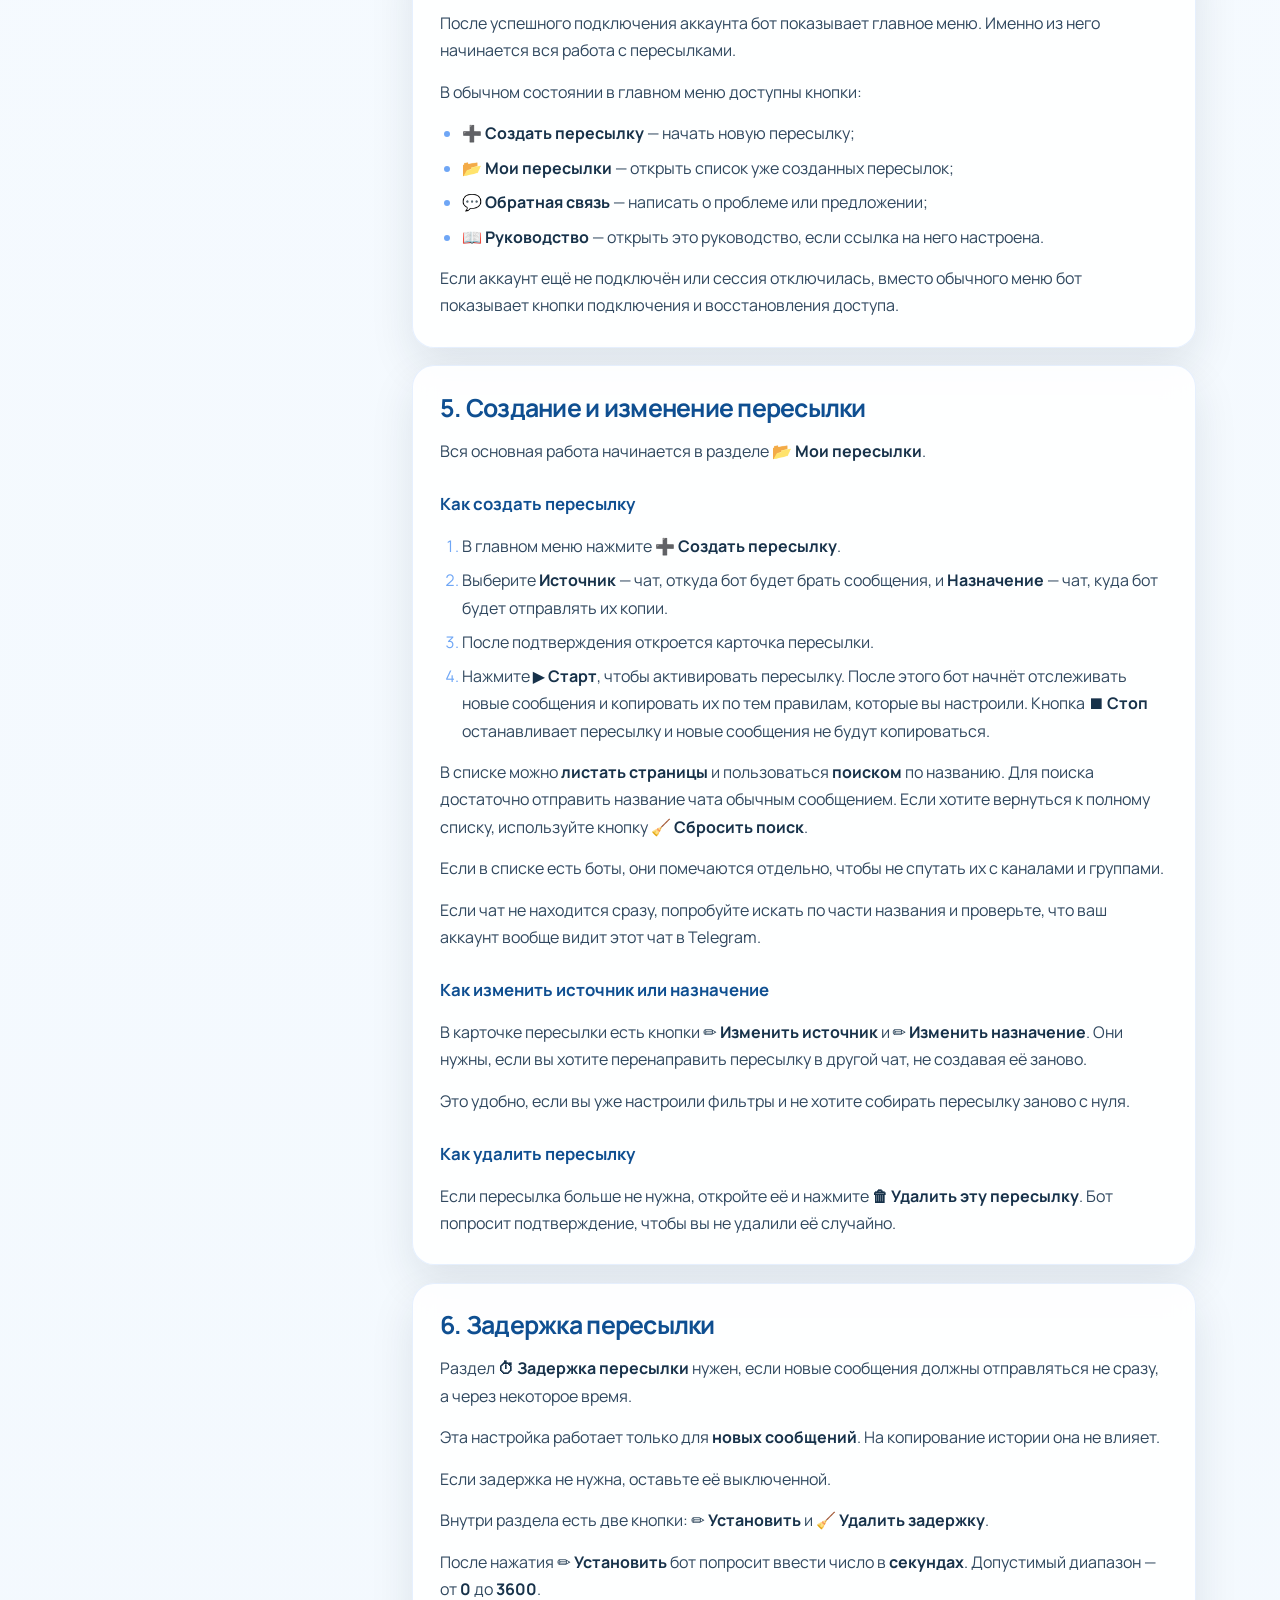
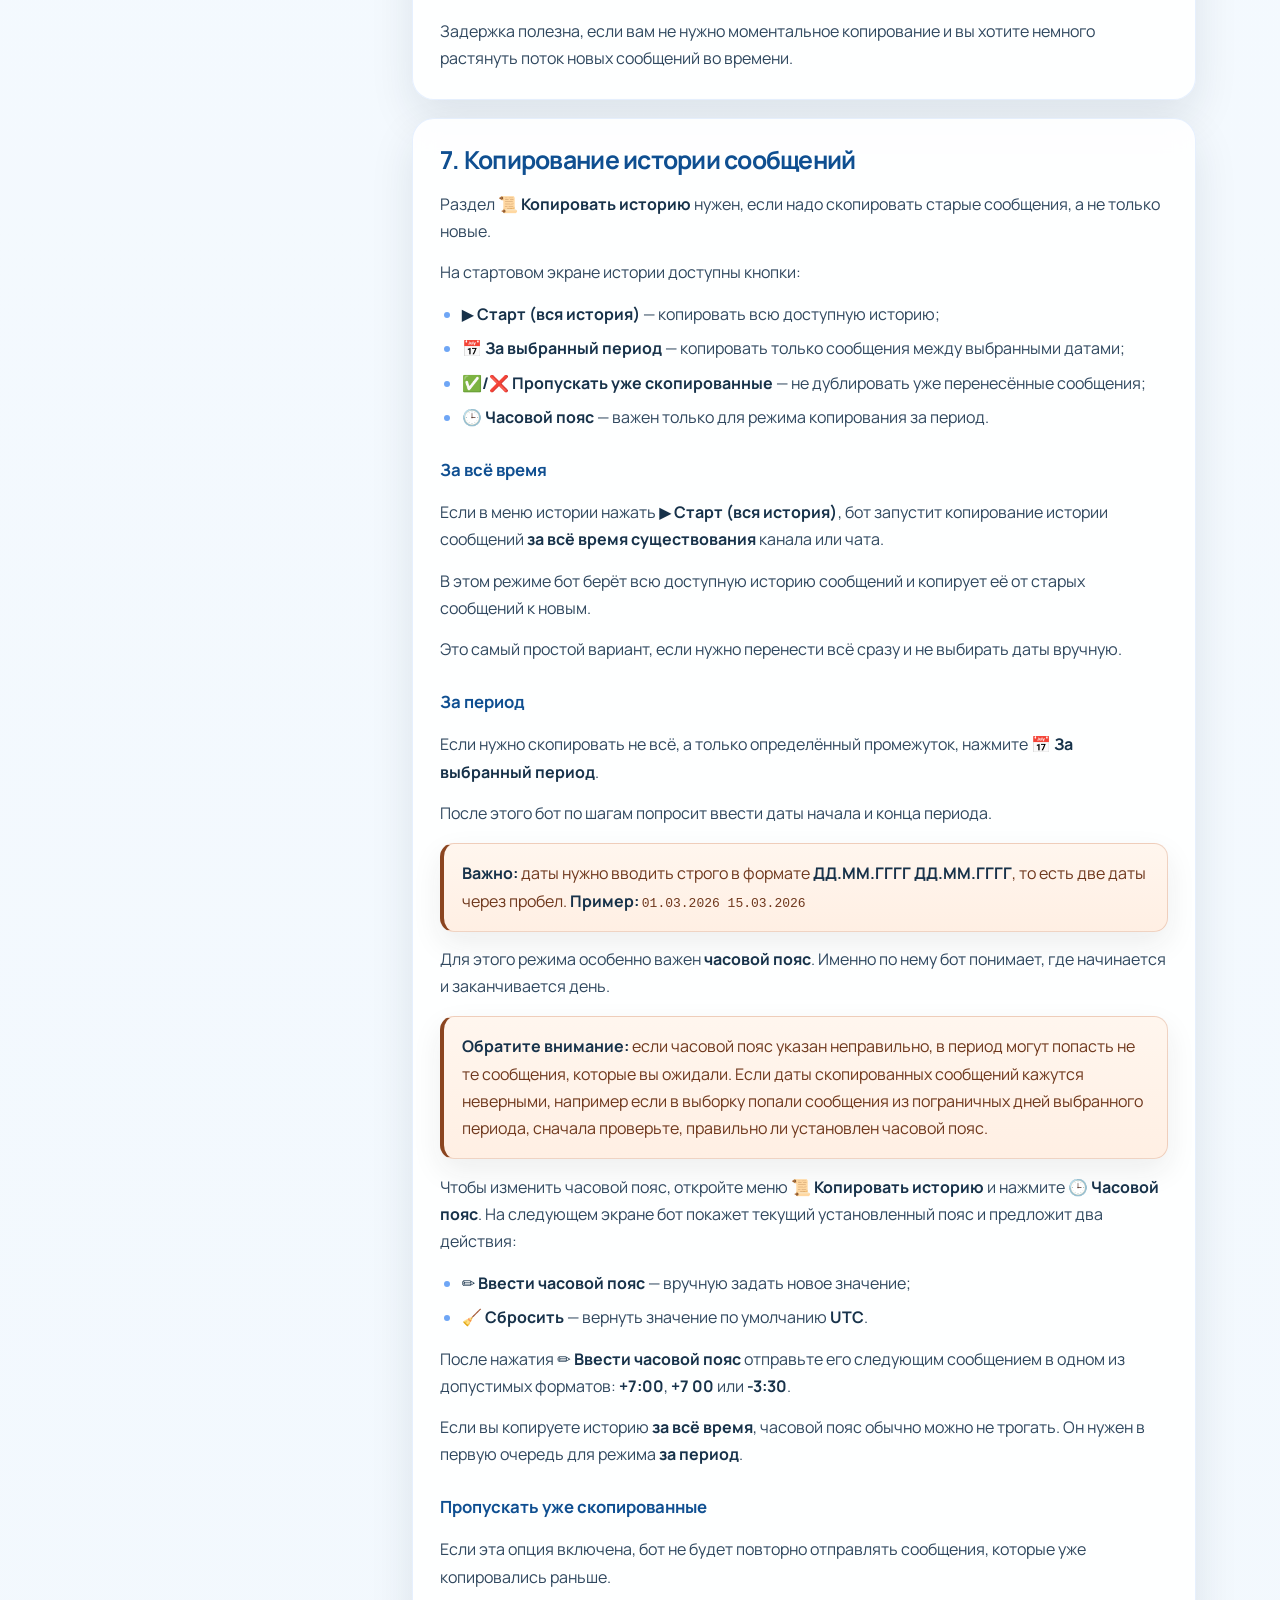
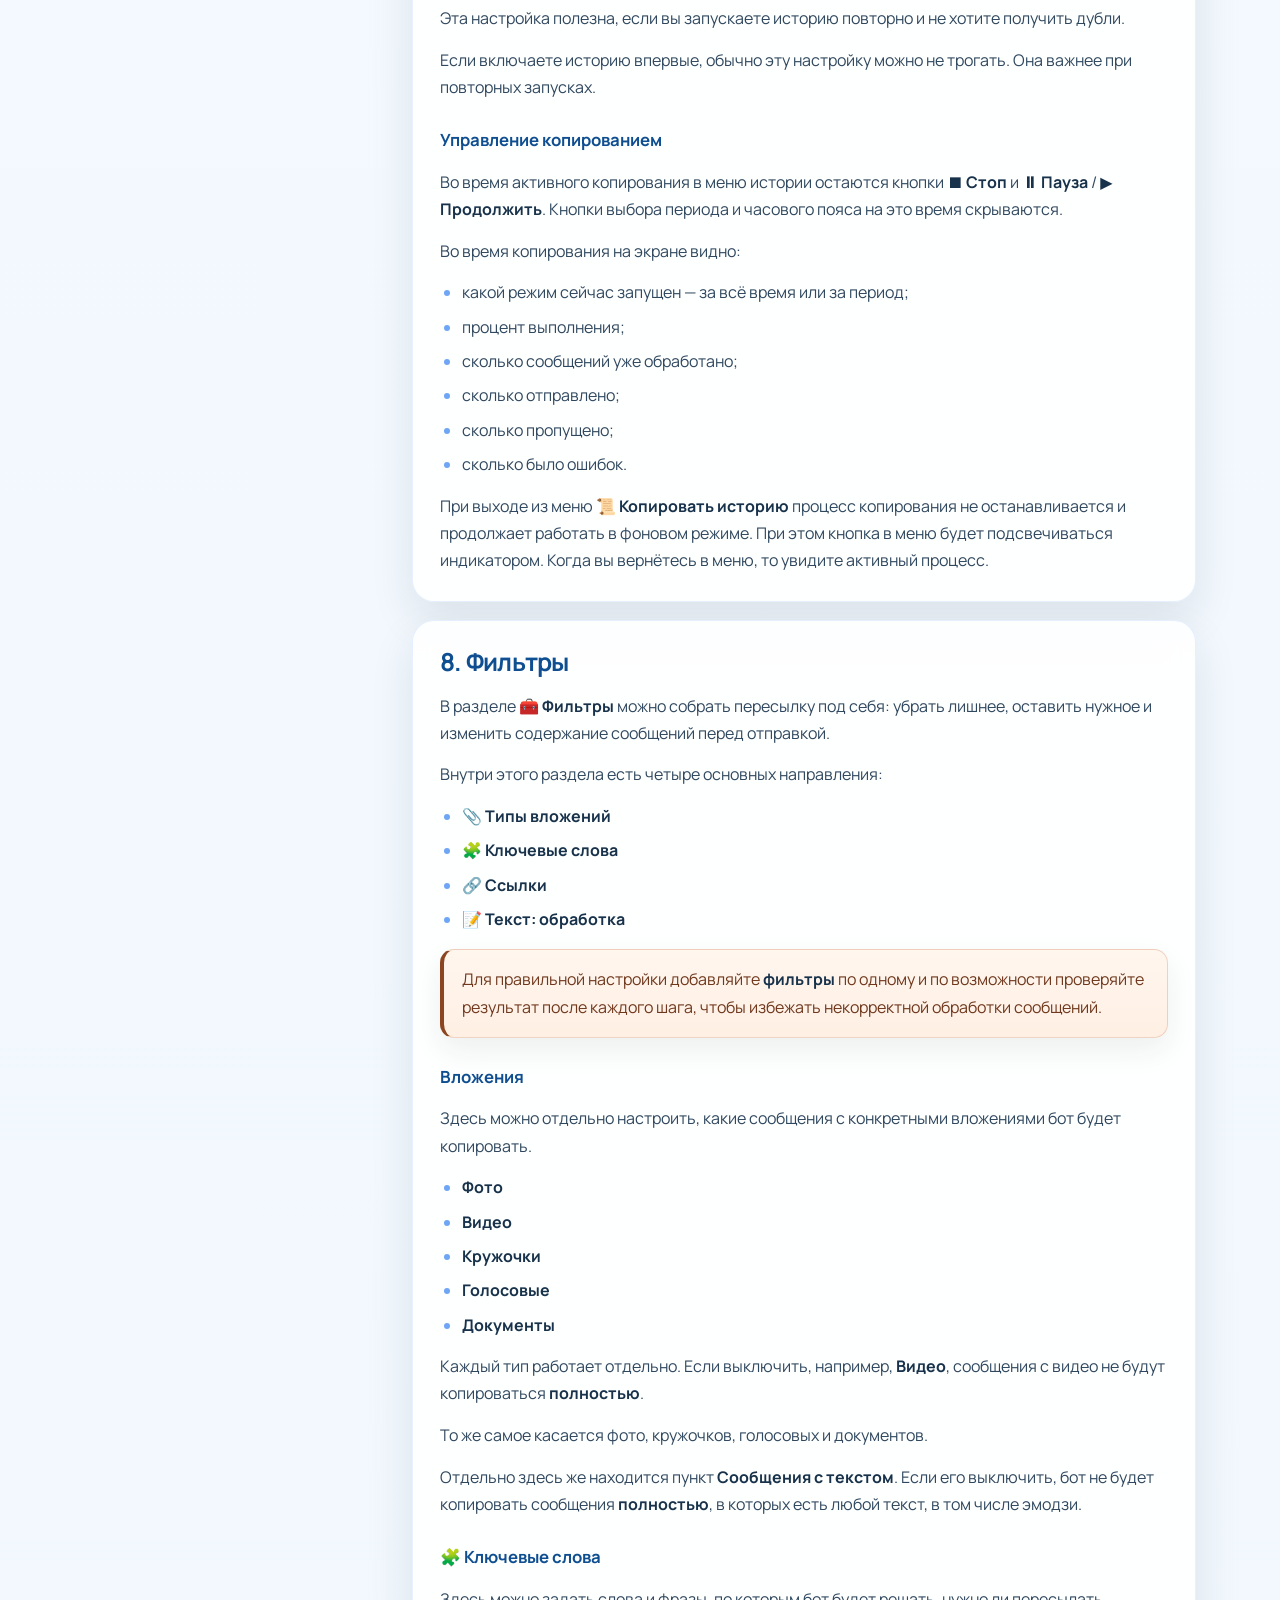
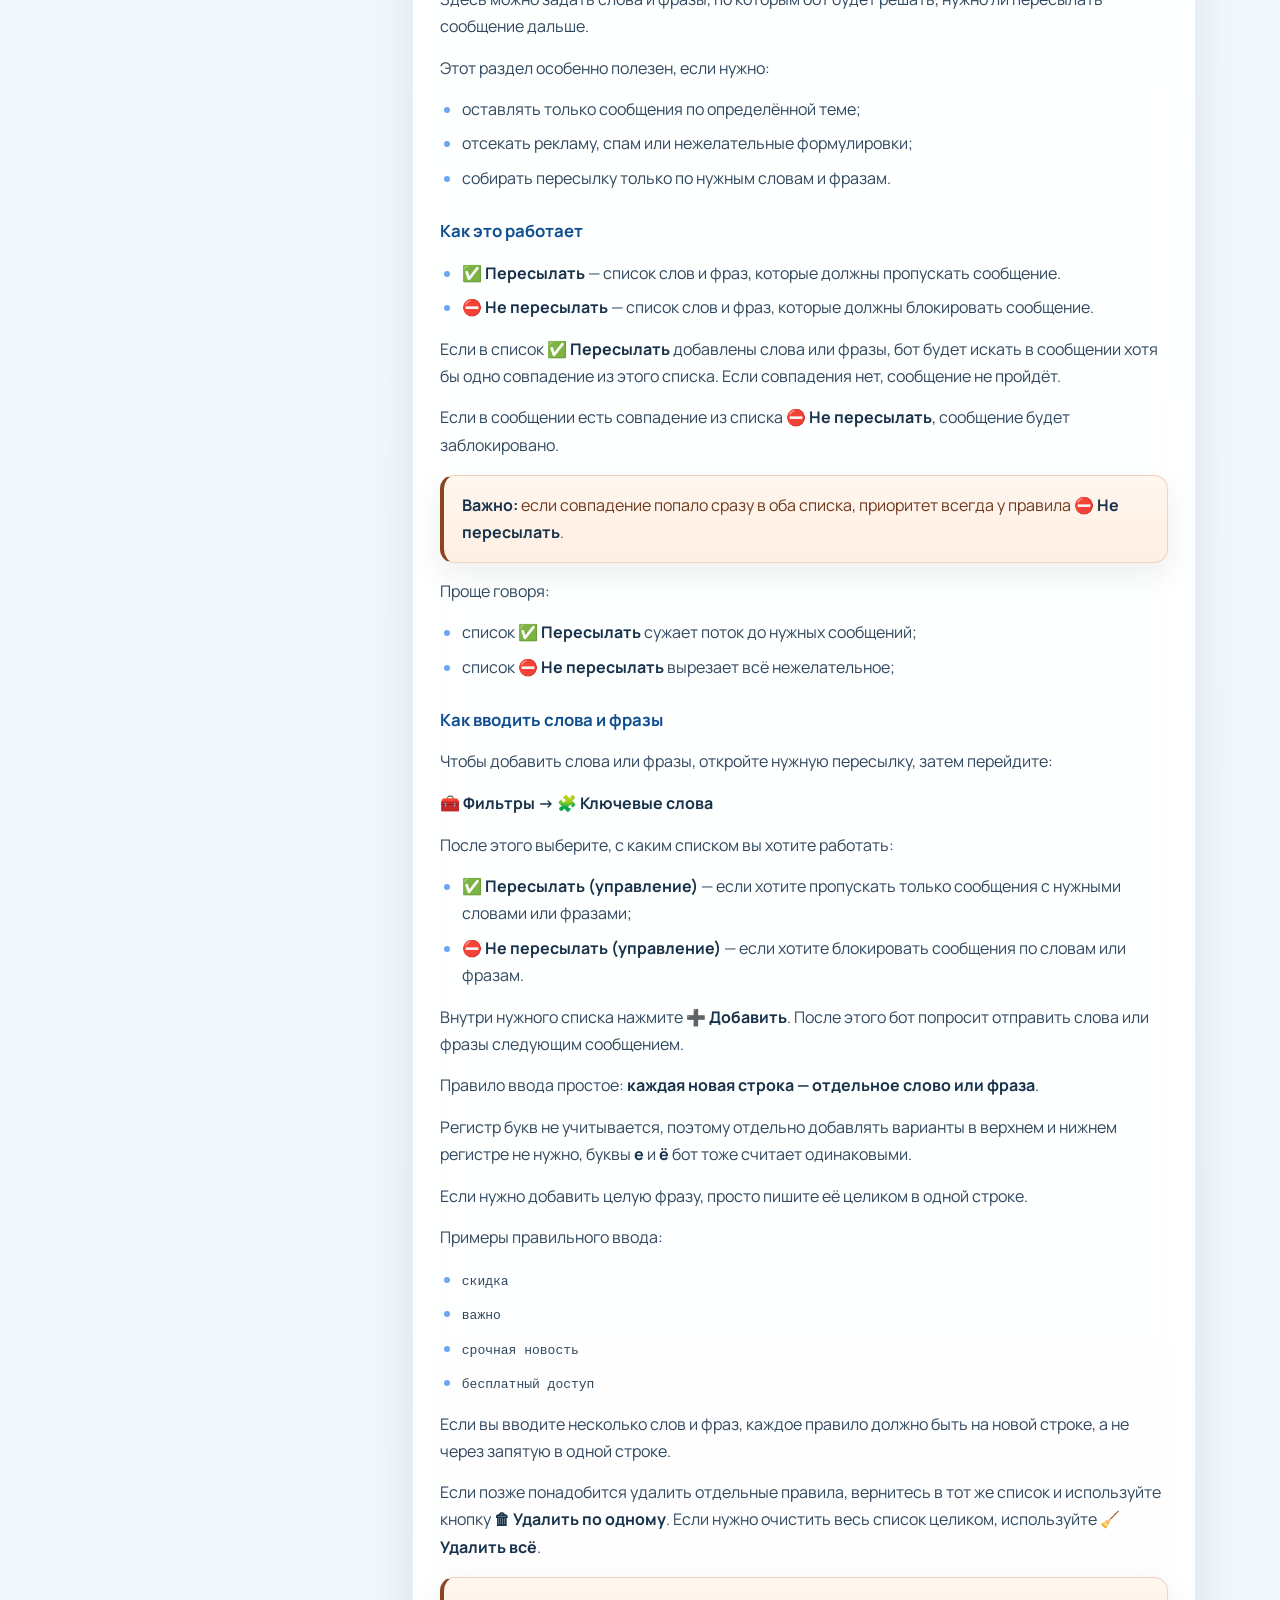
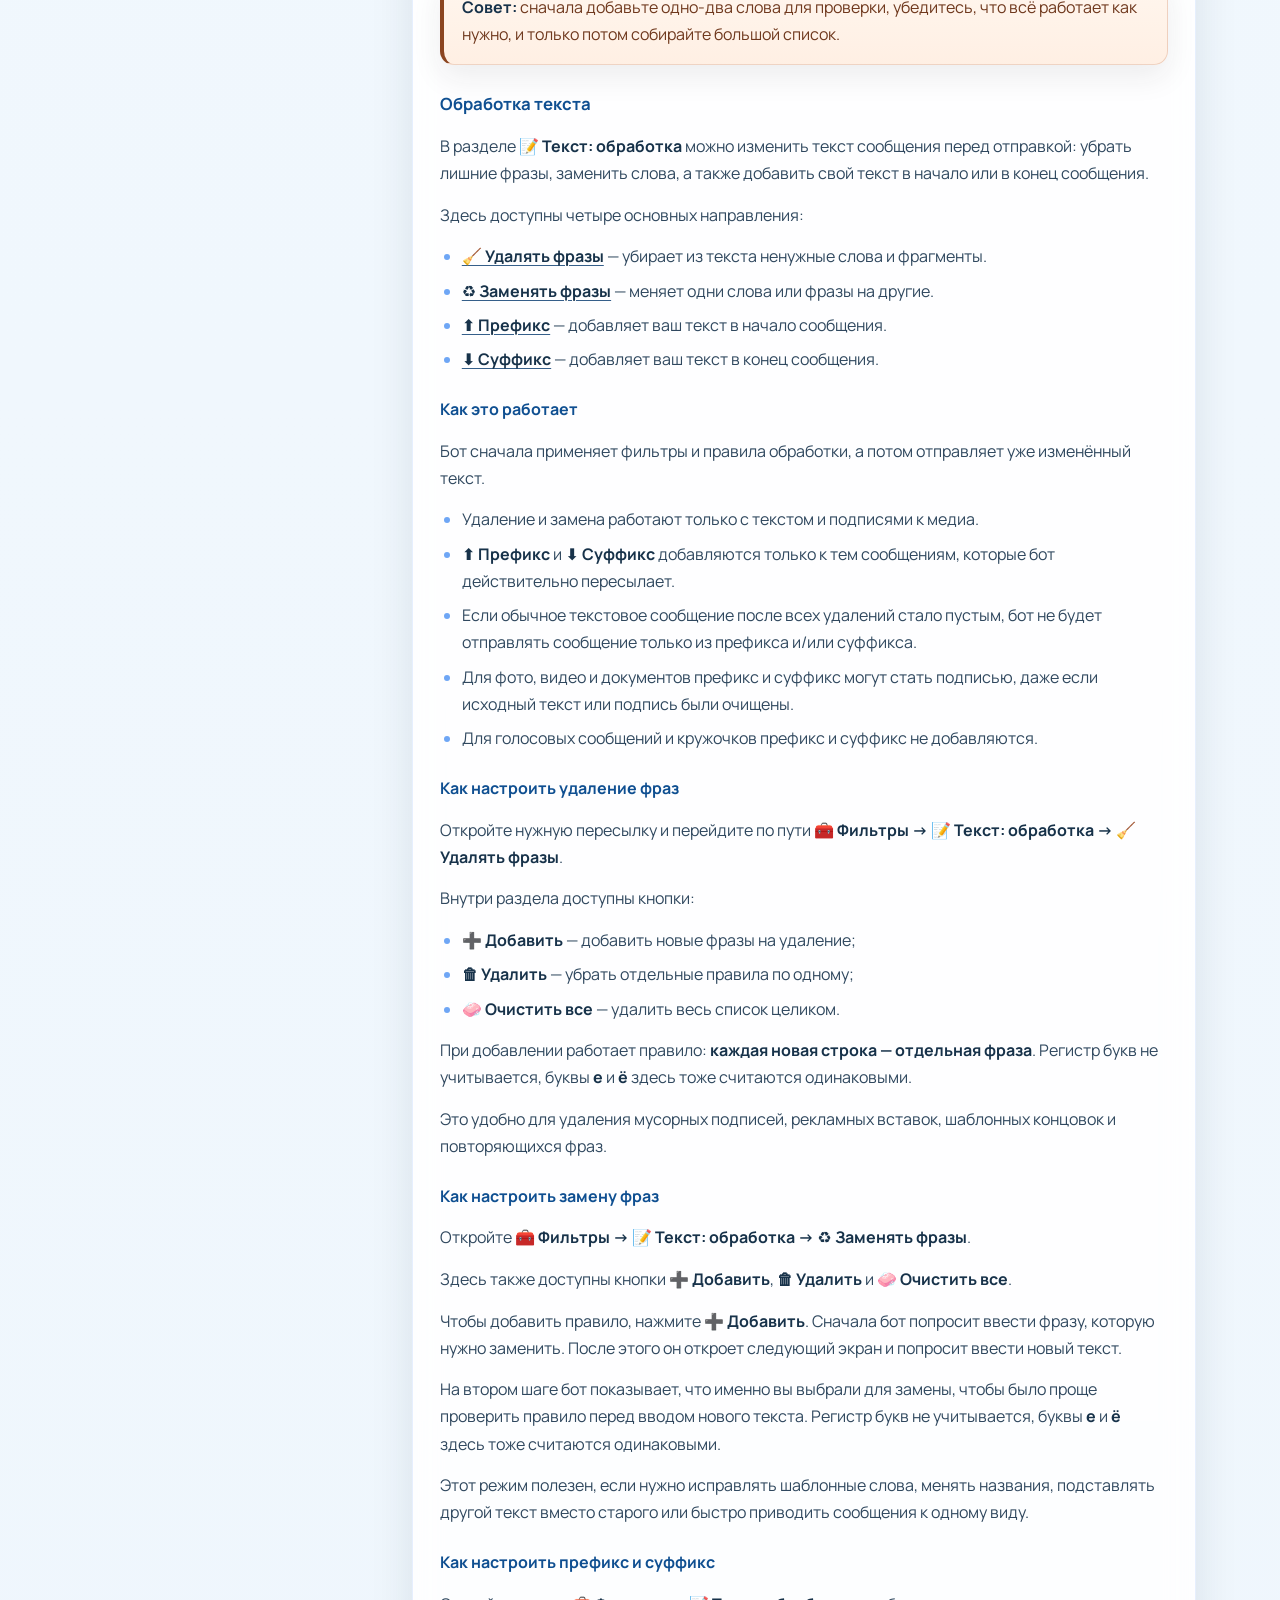
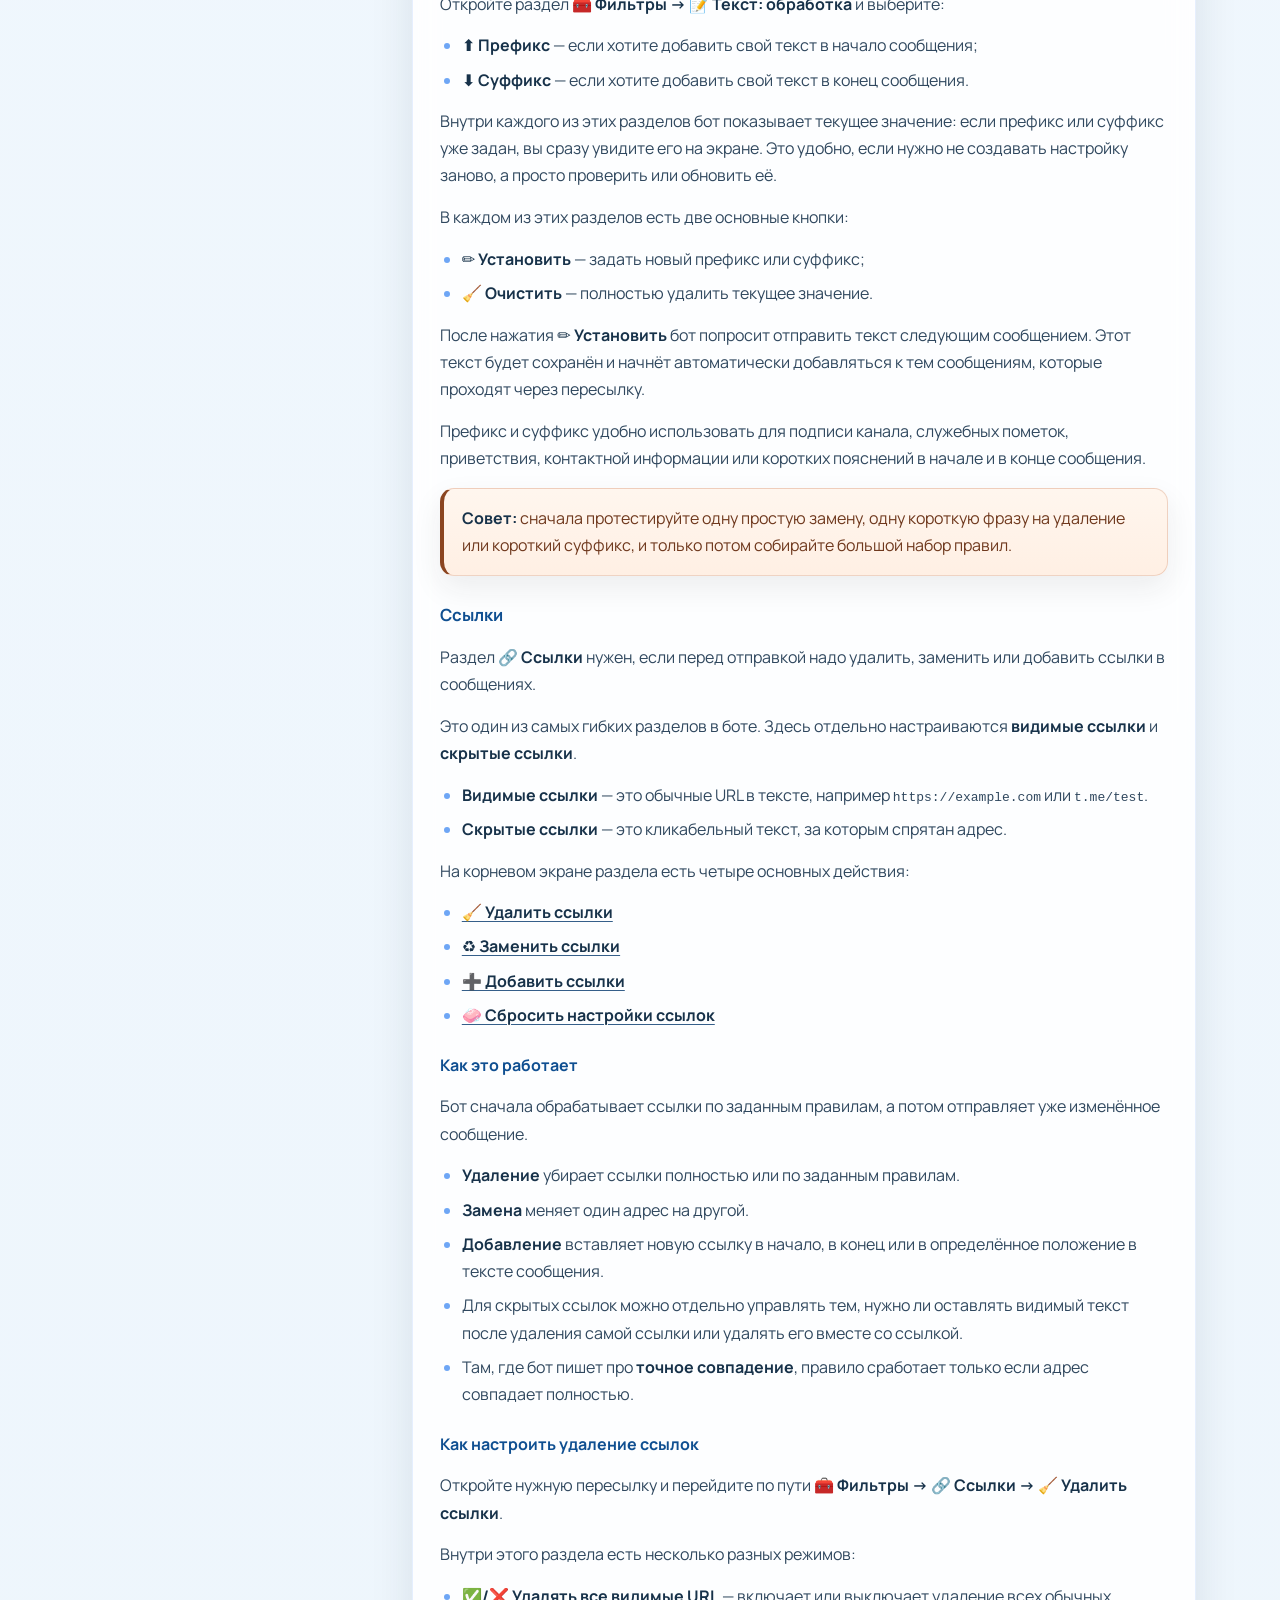
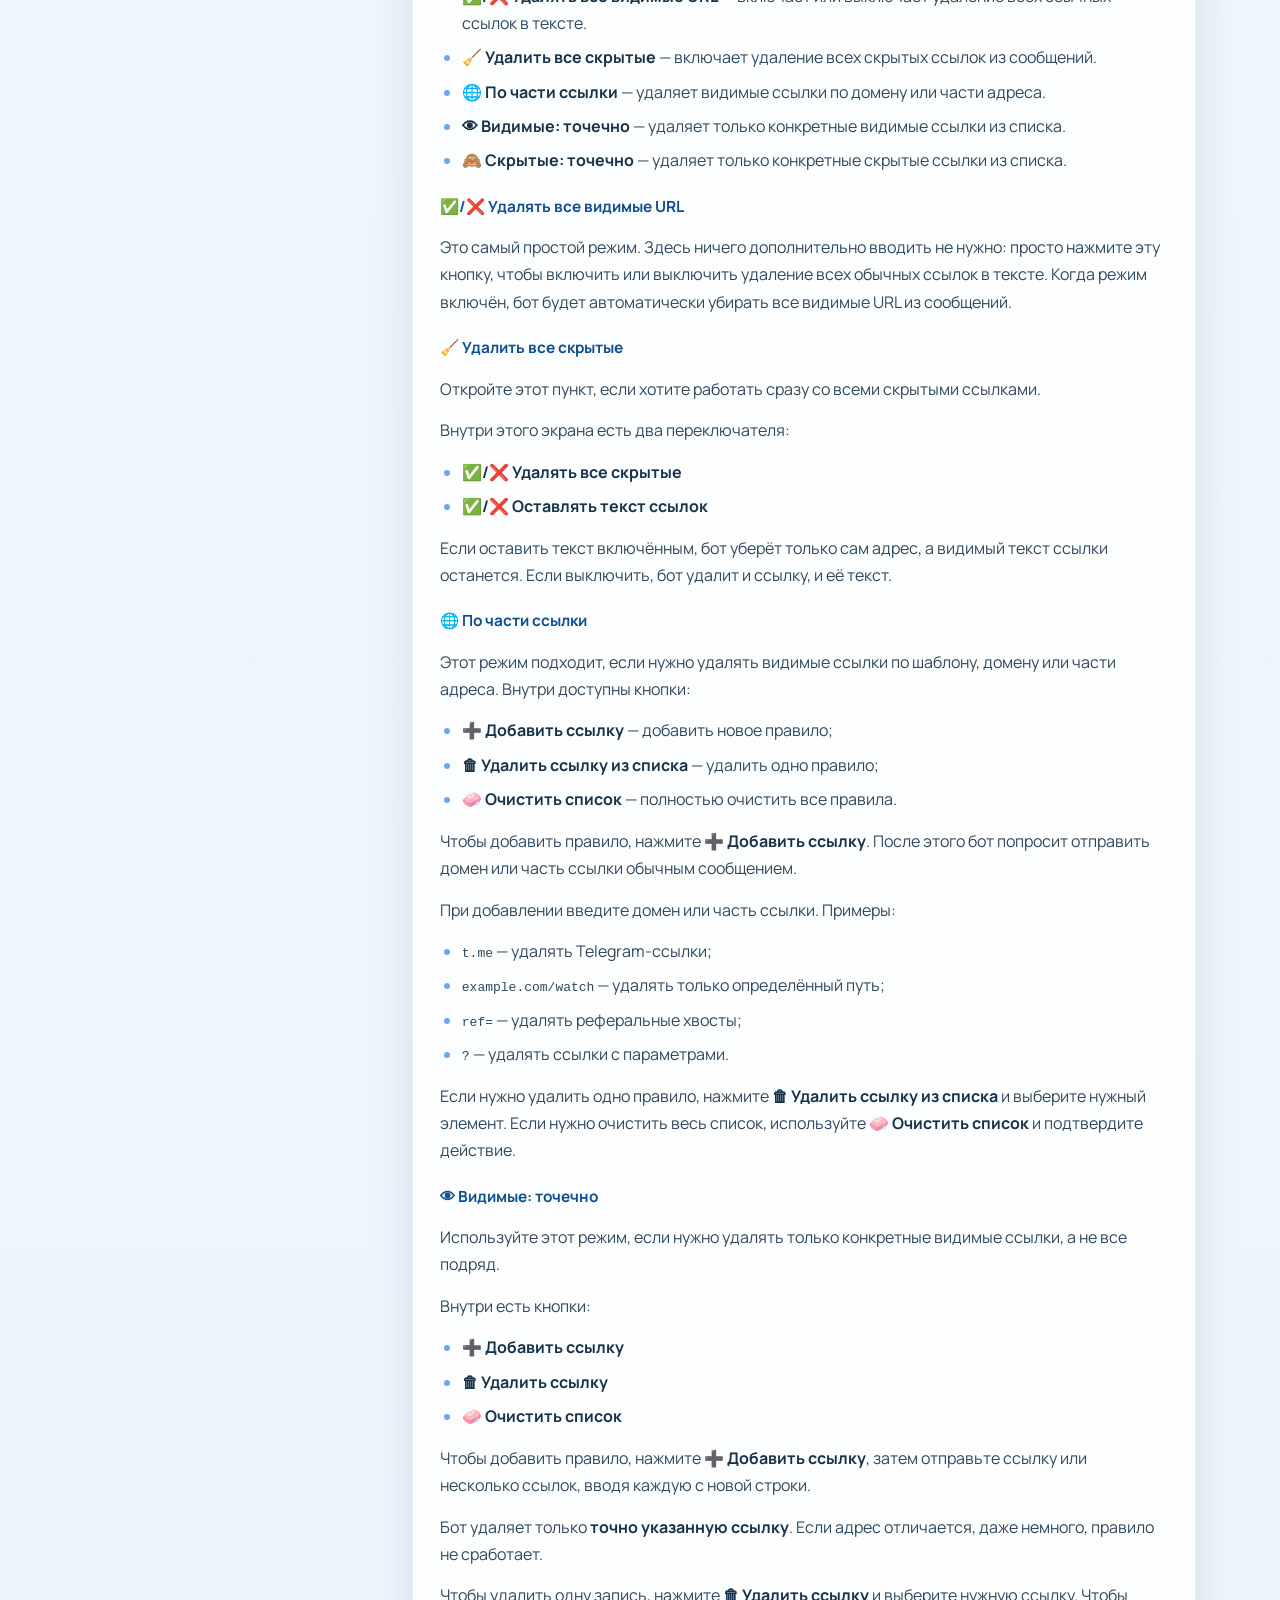
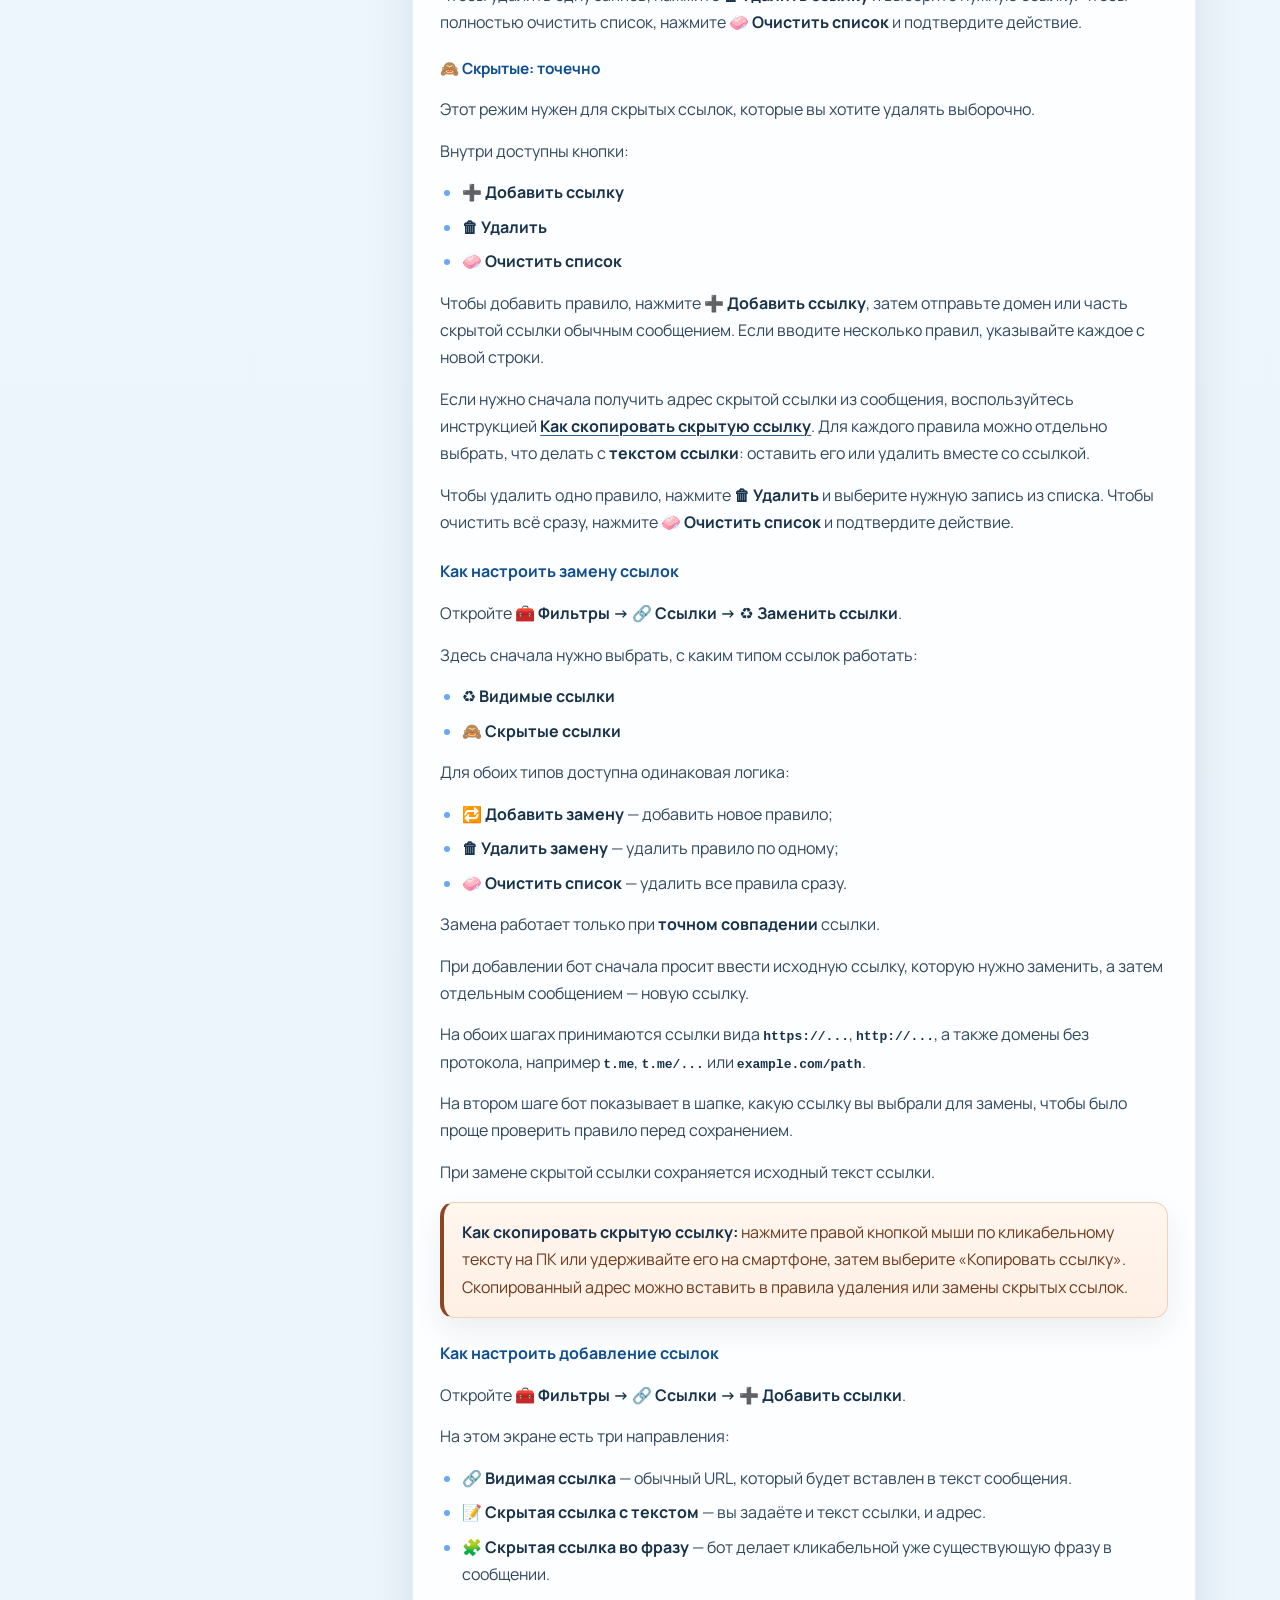
==== commit 575c399f: "Add files via upload" ====
--- a/index.html
+++ b/index.html
@@ -40,7 +40,7 @@
       <nav>
         <ol>
           <li><a href="#what-is">Что умеет бот</a></li>
-          <li><a href="#requirements">При каких условиях работает копирование</a></li>
+          <li><a href="#requirements">Как работает копирование</a></li>
           <li>
             <a href="#auth">Как подключиться</a>
             <ol>
@@ -83,20 +83,26 @@
       </section>
 
       <section id="requirements">
-        <h2>2. При каких условиях работает копирование</h2>
+        <h2>2. Как работает копирование</h2>
+        <p>
+          Все пересылки в MessageCopy настраиваются пользователем. Бот работает только в рамках выбранных вами источников, назначений и правил обработки.
+        </p>
+        <p>
+          Пересылка выполняется автоматически через подключённый Telegram-аккаунт 24/7. Для этого не нужен ручной просмотр переписок. Telegram не показывает отдельного уведомления о том, что сообщение было скопировано.
+        </p>
         <p>
           Чтобы пересылка работала стабильно, достаточно проверить несколько простых условий.
         </p>
         <ul>
           <li><strong>Telegram-аккаунт подключён к MessageCopy.</strong> Через него бот читает сообщения в источнике и отправляет их в назначение от имени подключённого аккаунта.</li>
-          <li><strong>У этого аккаунта есть доступ к чату/каналу источника.</strong> Он должен видеть нужный чат, канал или группу.</li>
+          <li><strong>У подключённого аккаунта есть доступ к чату/каналу источника.</strong> Он должен видеть нужный чат, канал или группу.</li>
           <li><strong>Аккаунт имеет возможность писать в чат/канал назначения.</strong> Если в целевом чате отправка сообщений ограничена, пересылка работать не будет.</li>
           <li><strong>Для автоматического копирования сообщений аккаунт должен оставаться подключённым.</strong> Если сессия отключится, пересылка остановится до повторного подключения.</li>
           
-          <li><strong>Для защищённых сообщений действуют ограничения Telegram.</strong> Во многих случаях бот умеет обрабатывать их автоматически особым образом, и проблем с копированием нет.</li>
+          <li><strong>MessageCopy умеет копировать сообщения из защищённых источников.</strong> Для этого бот автоматически использует подходящий способ обработки и пересылки.</li>
         </ul>
         <div class="note note--info">
-          <p><strong>Главная идея простая:</strong> MessageCopy работает через ваш подключённый Telegram-аккаунт. Если он видит источник и может писать в назначение, пересылка работает стабильно.</p>
+          <p><strong>Главная идея простая:</strong> если подключённый аккаунт видит источник и может писать в назначение, пересылка обычно работает стабильно.</p>
         </div>
       </section>
 
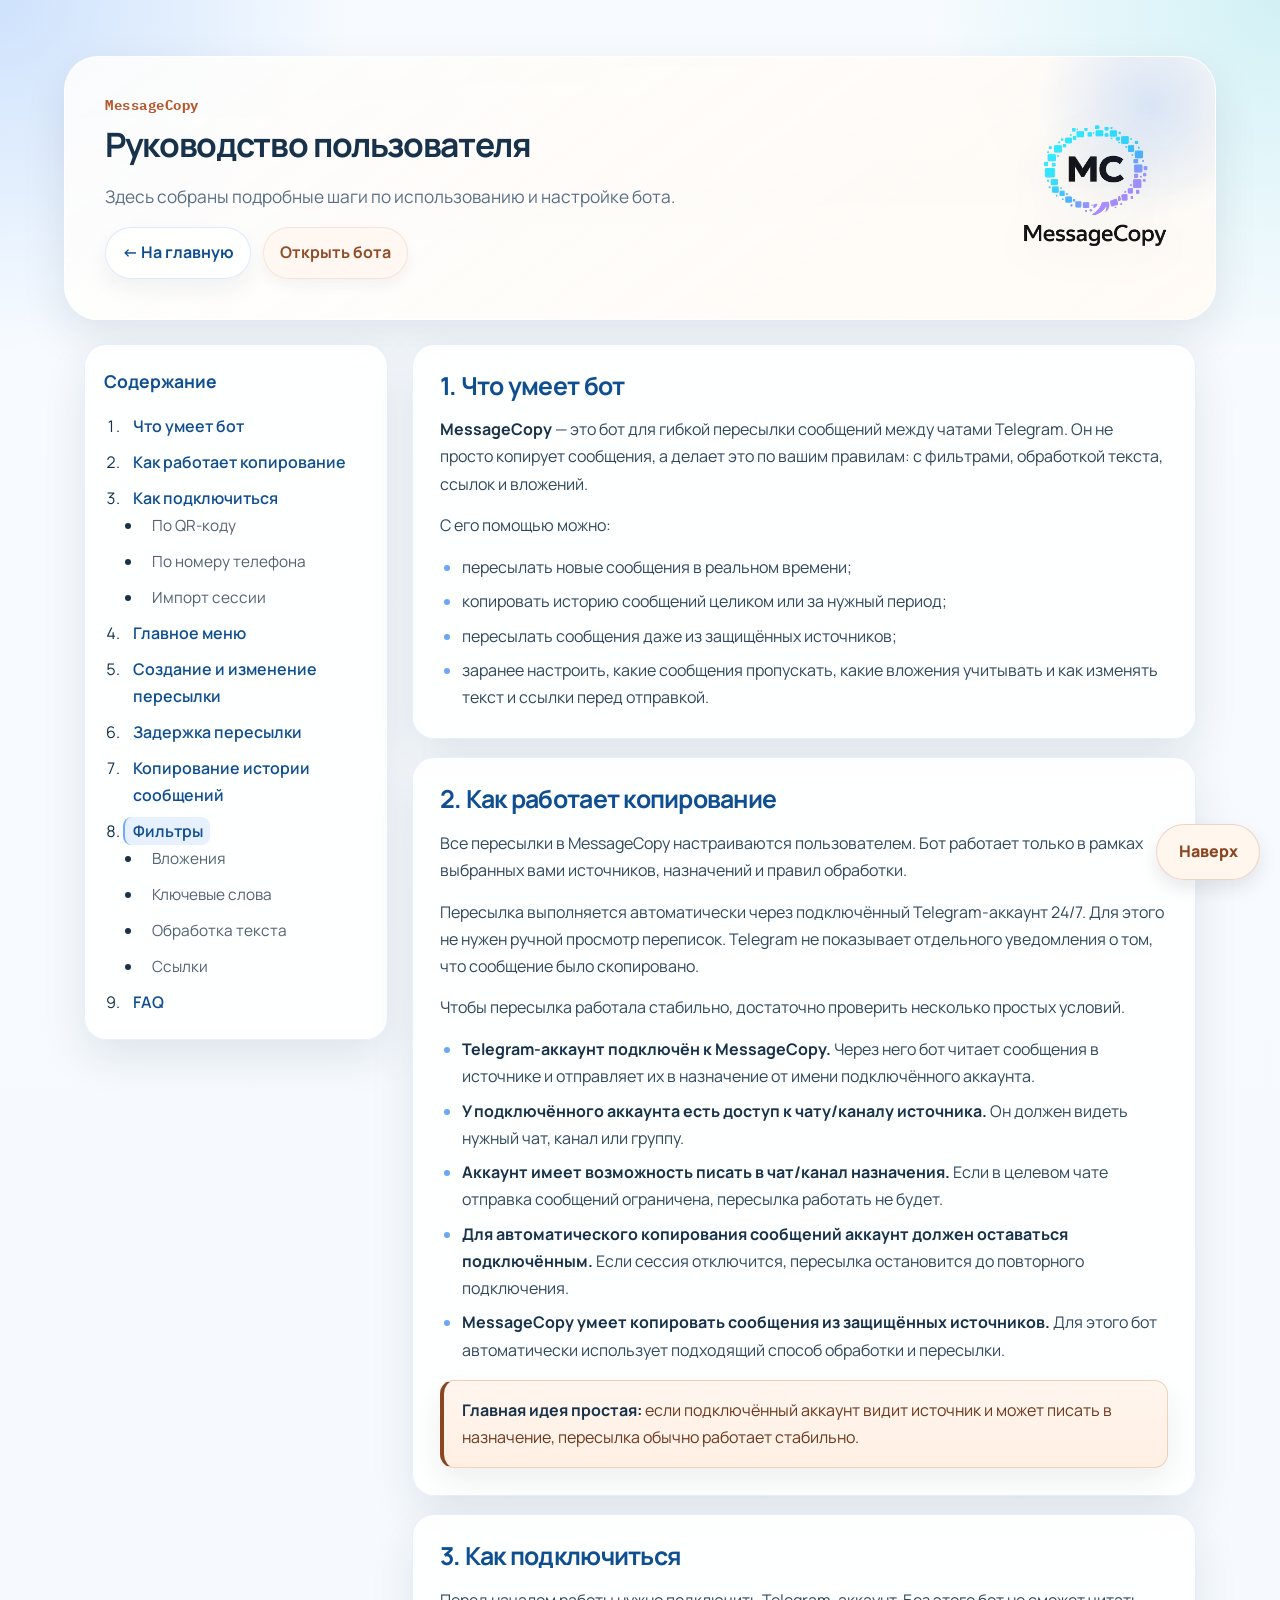
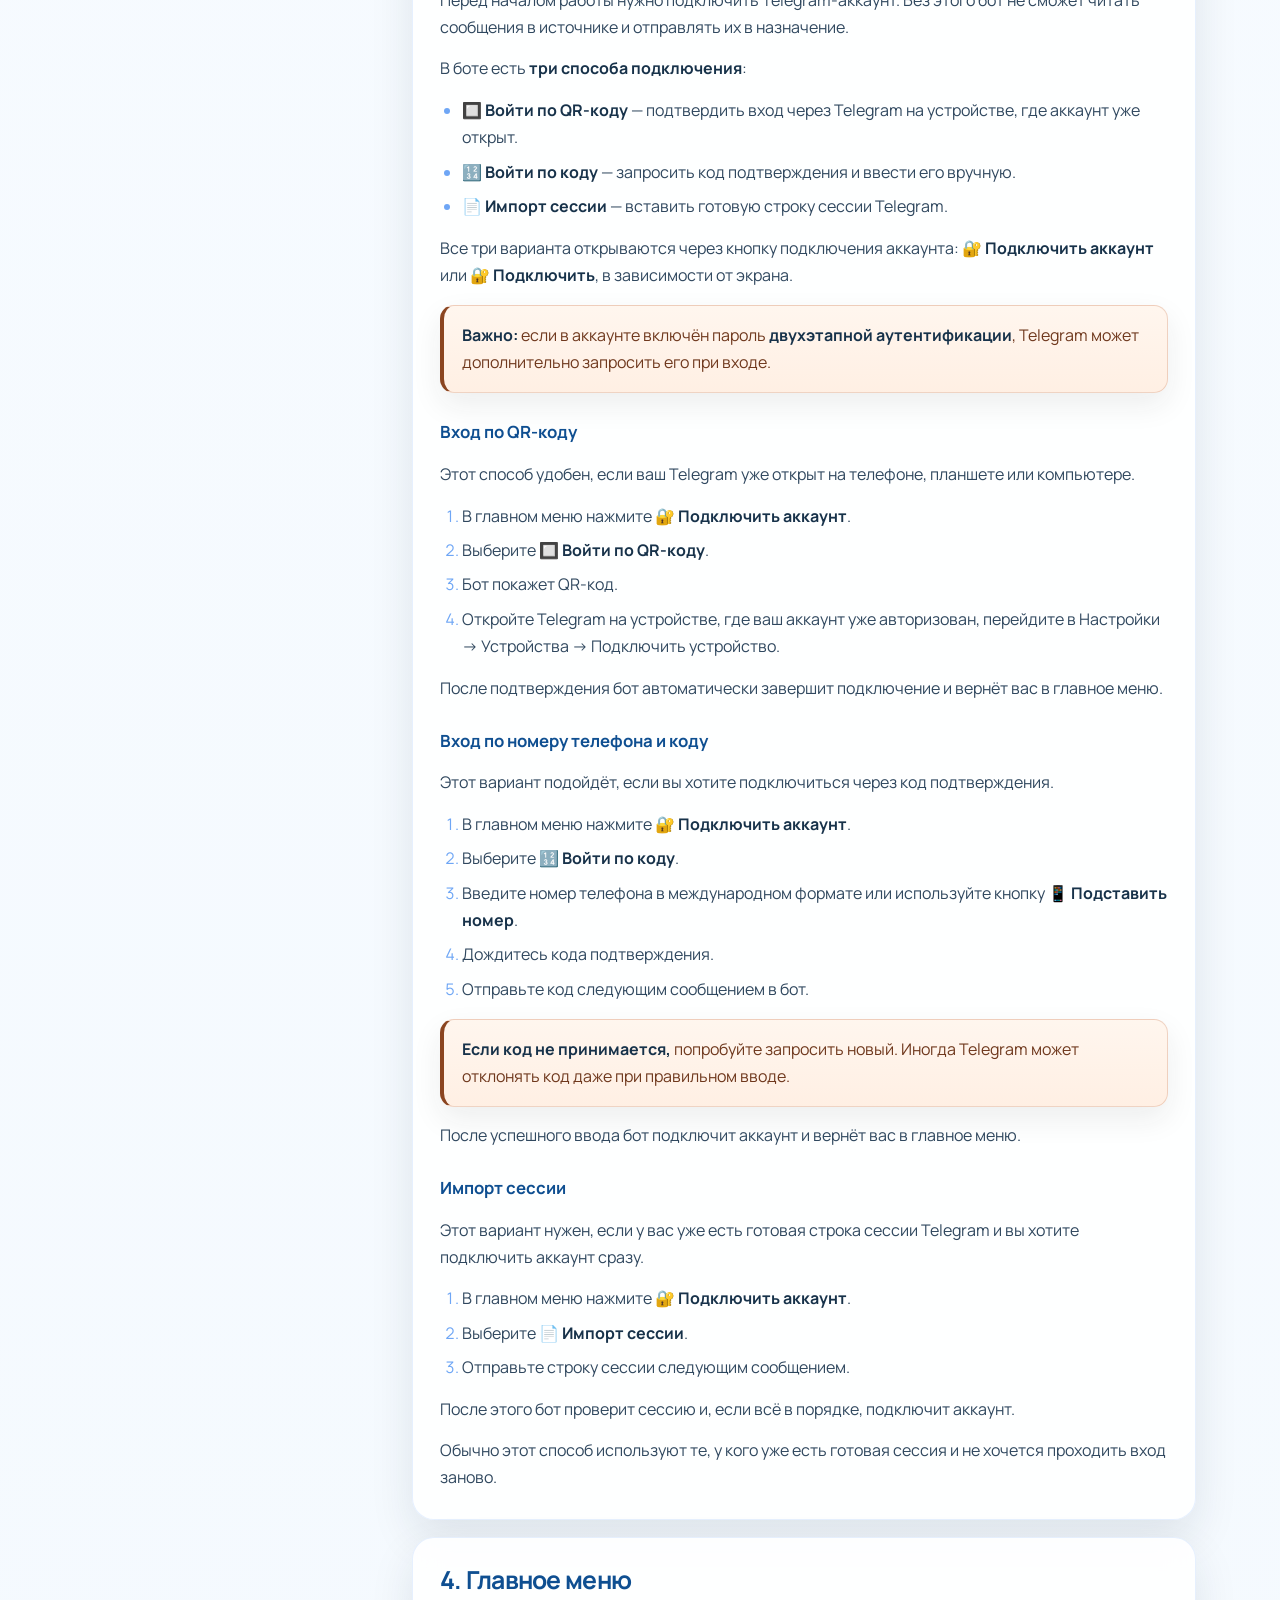
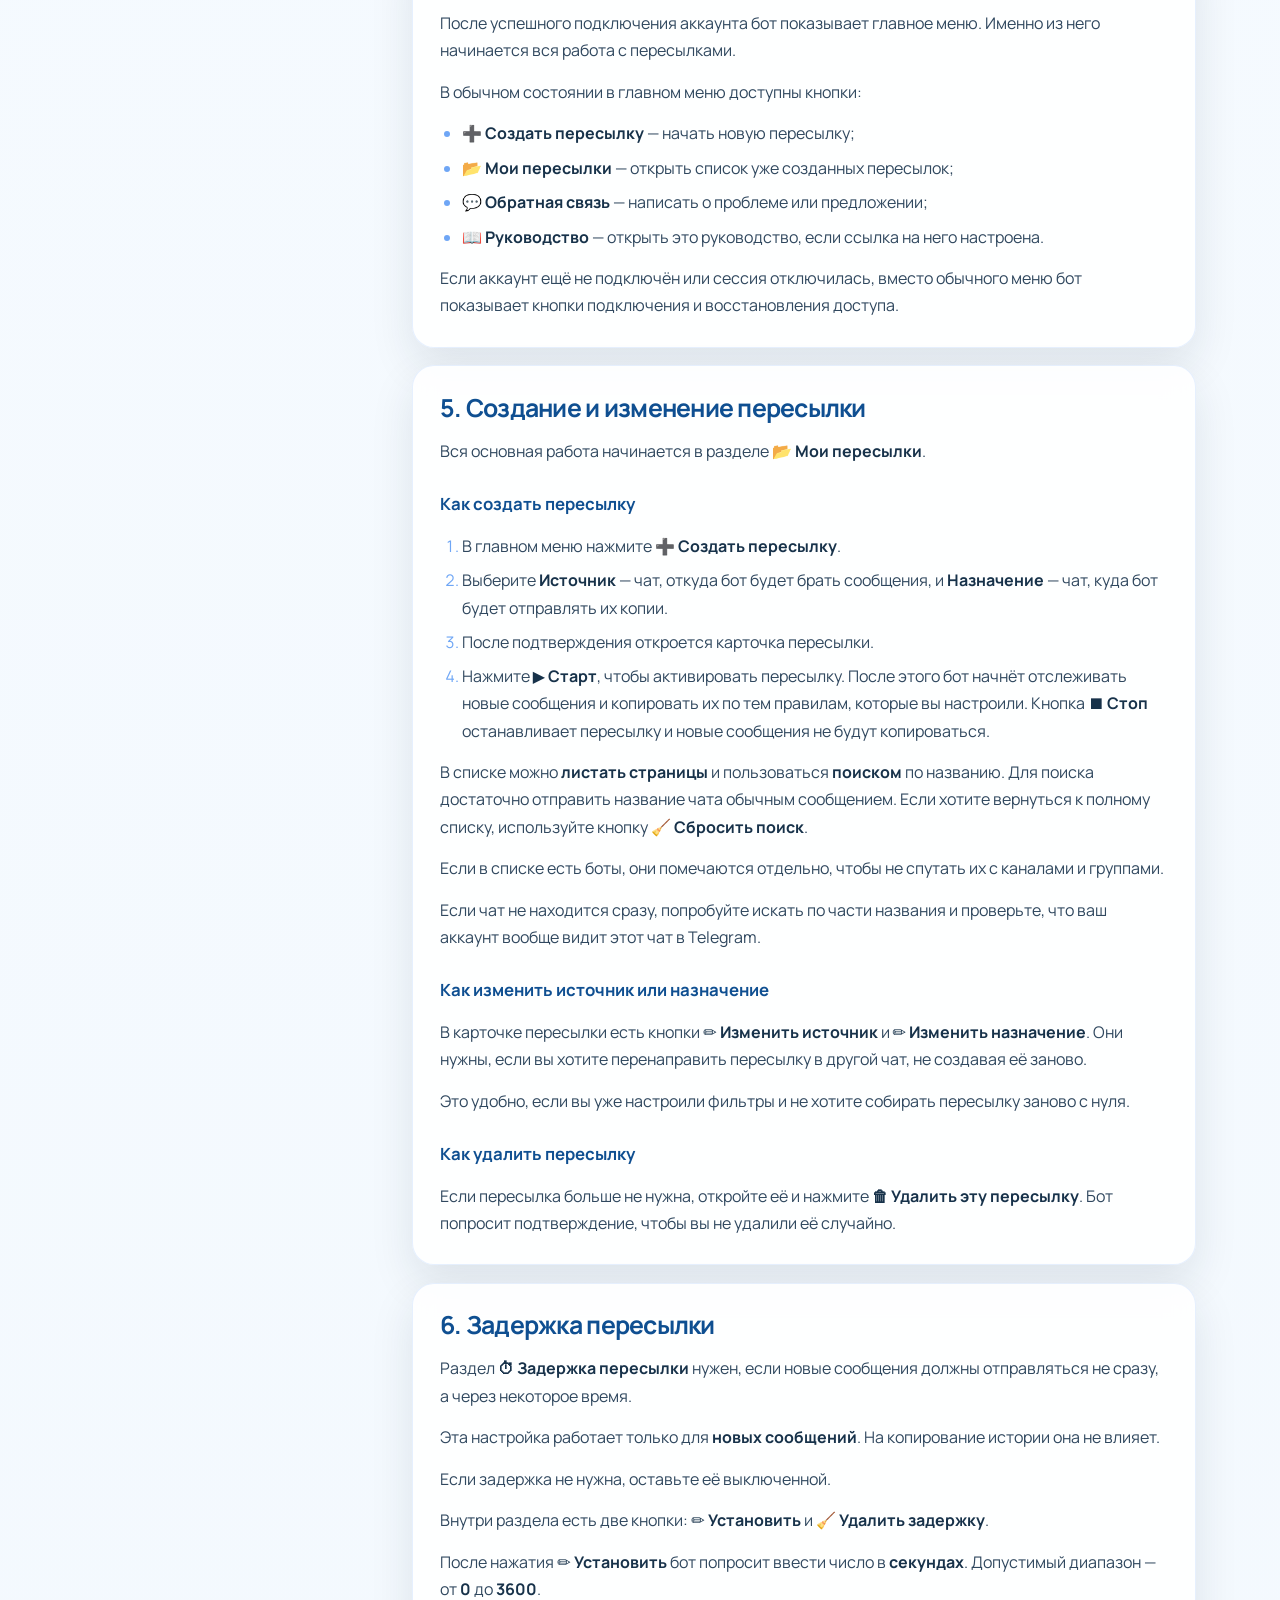
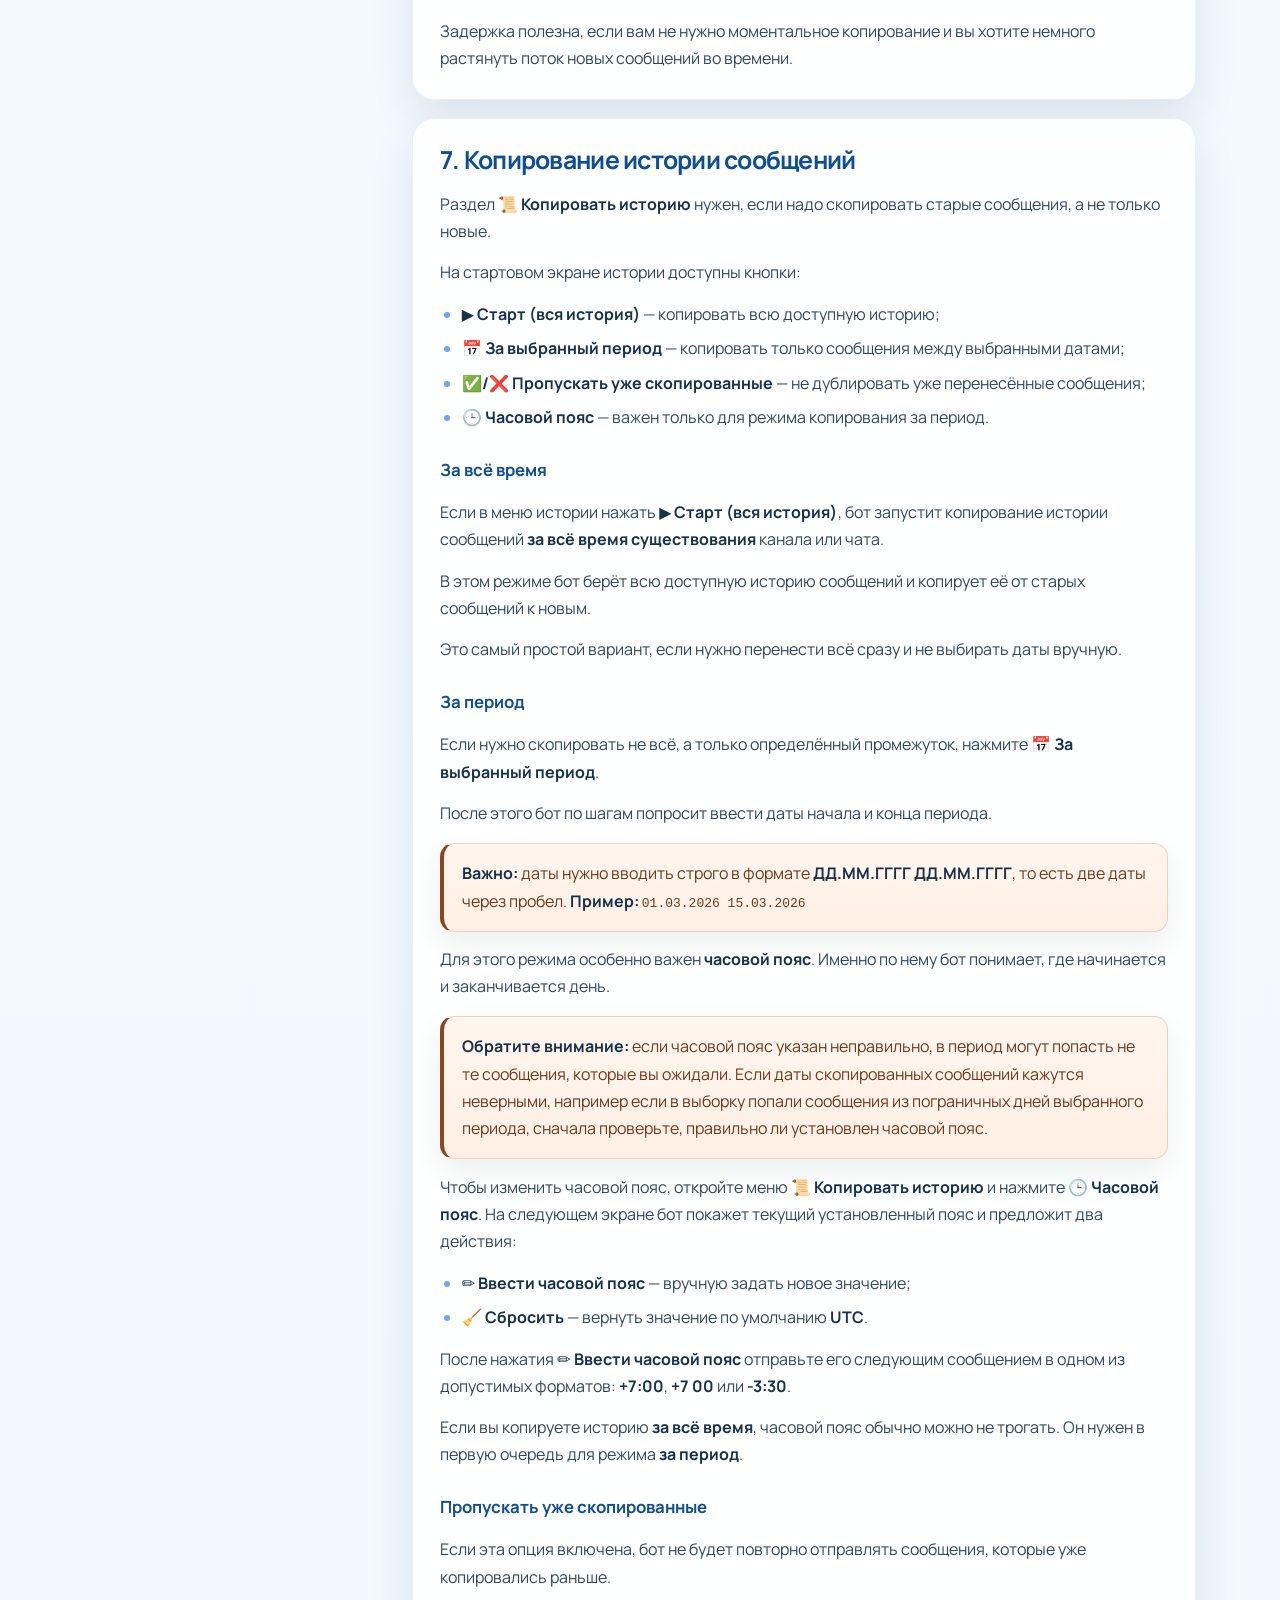
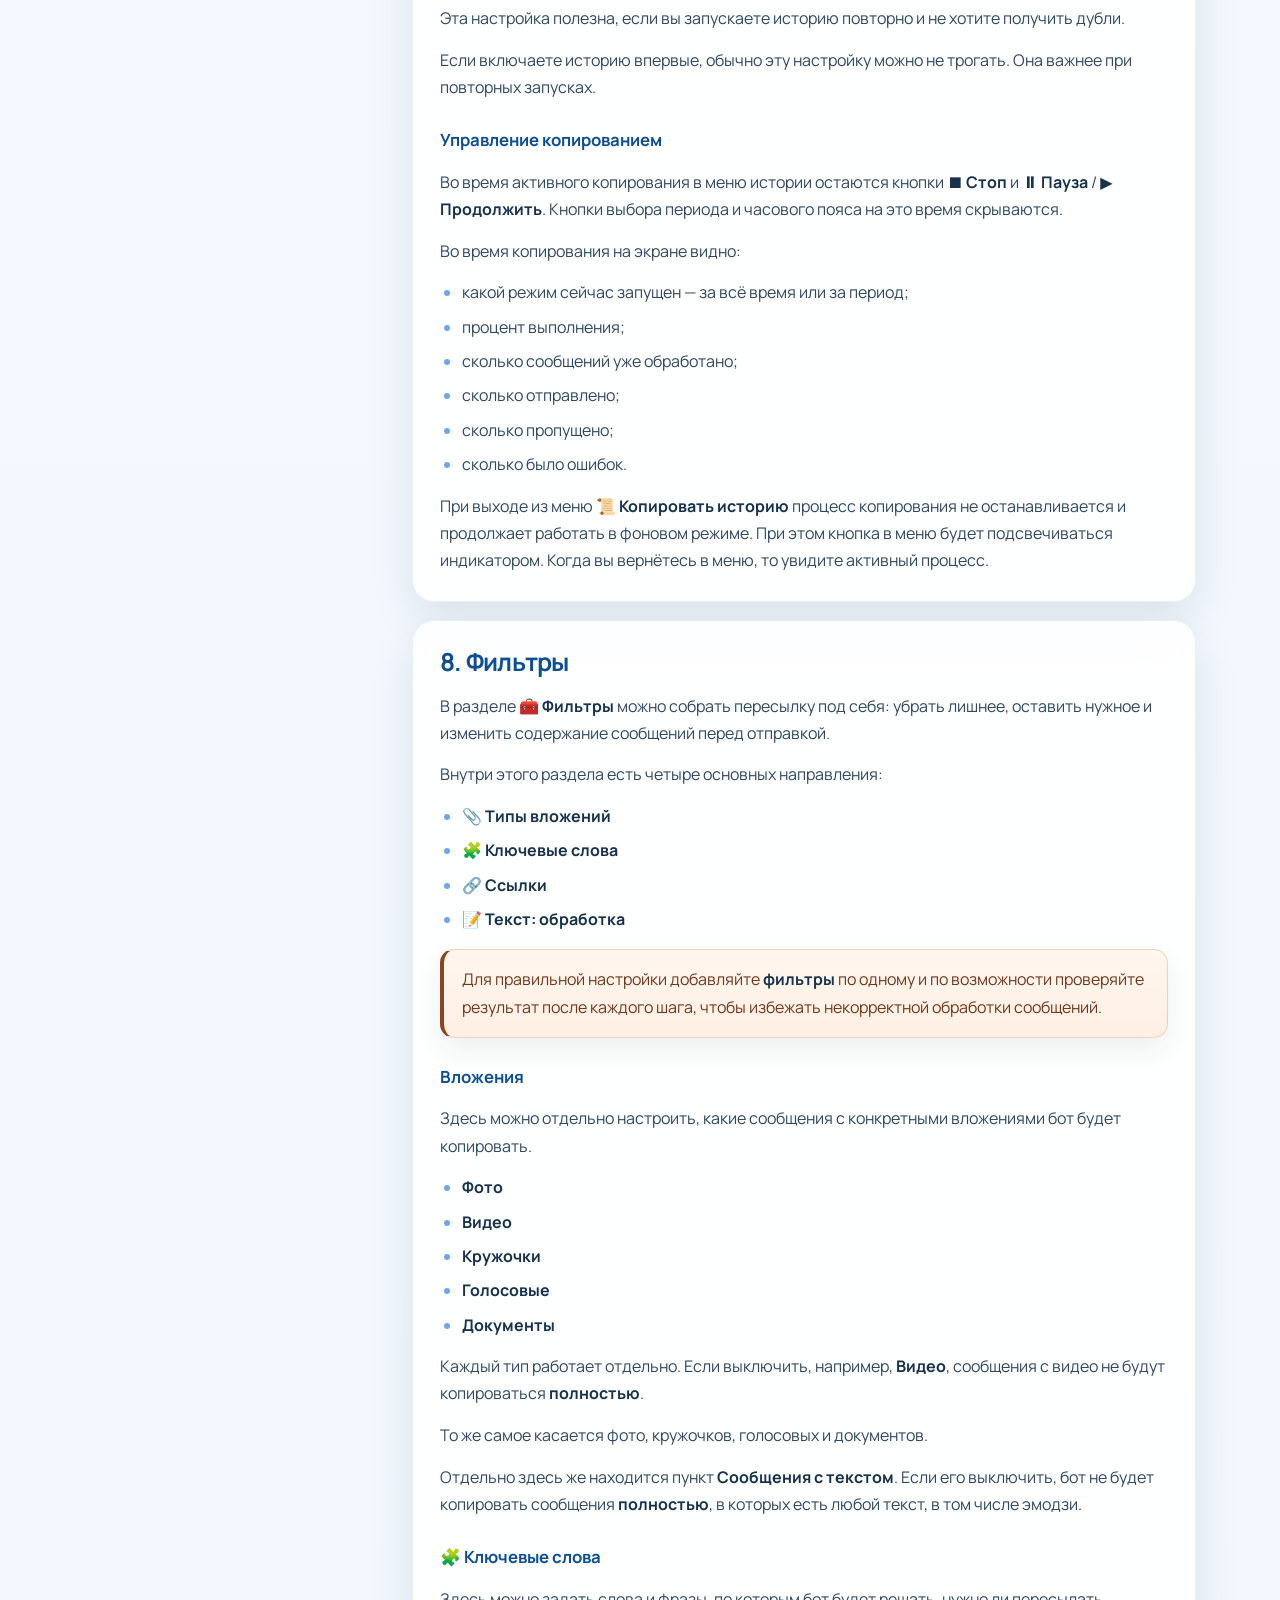
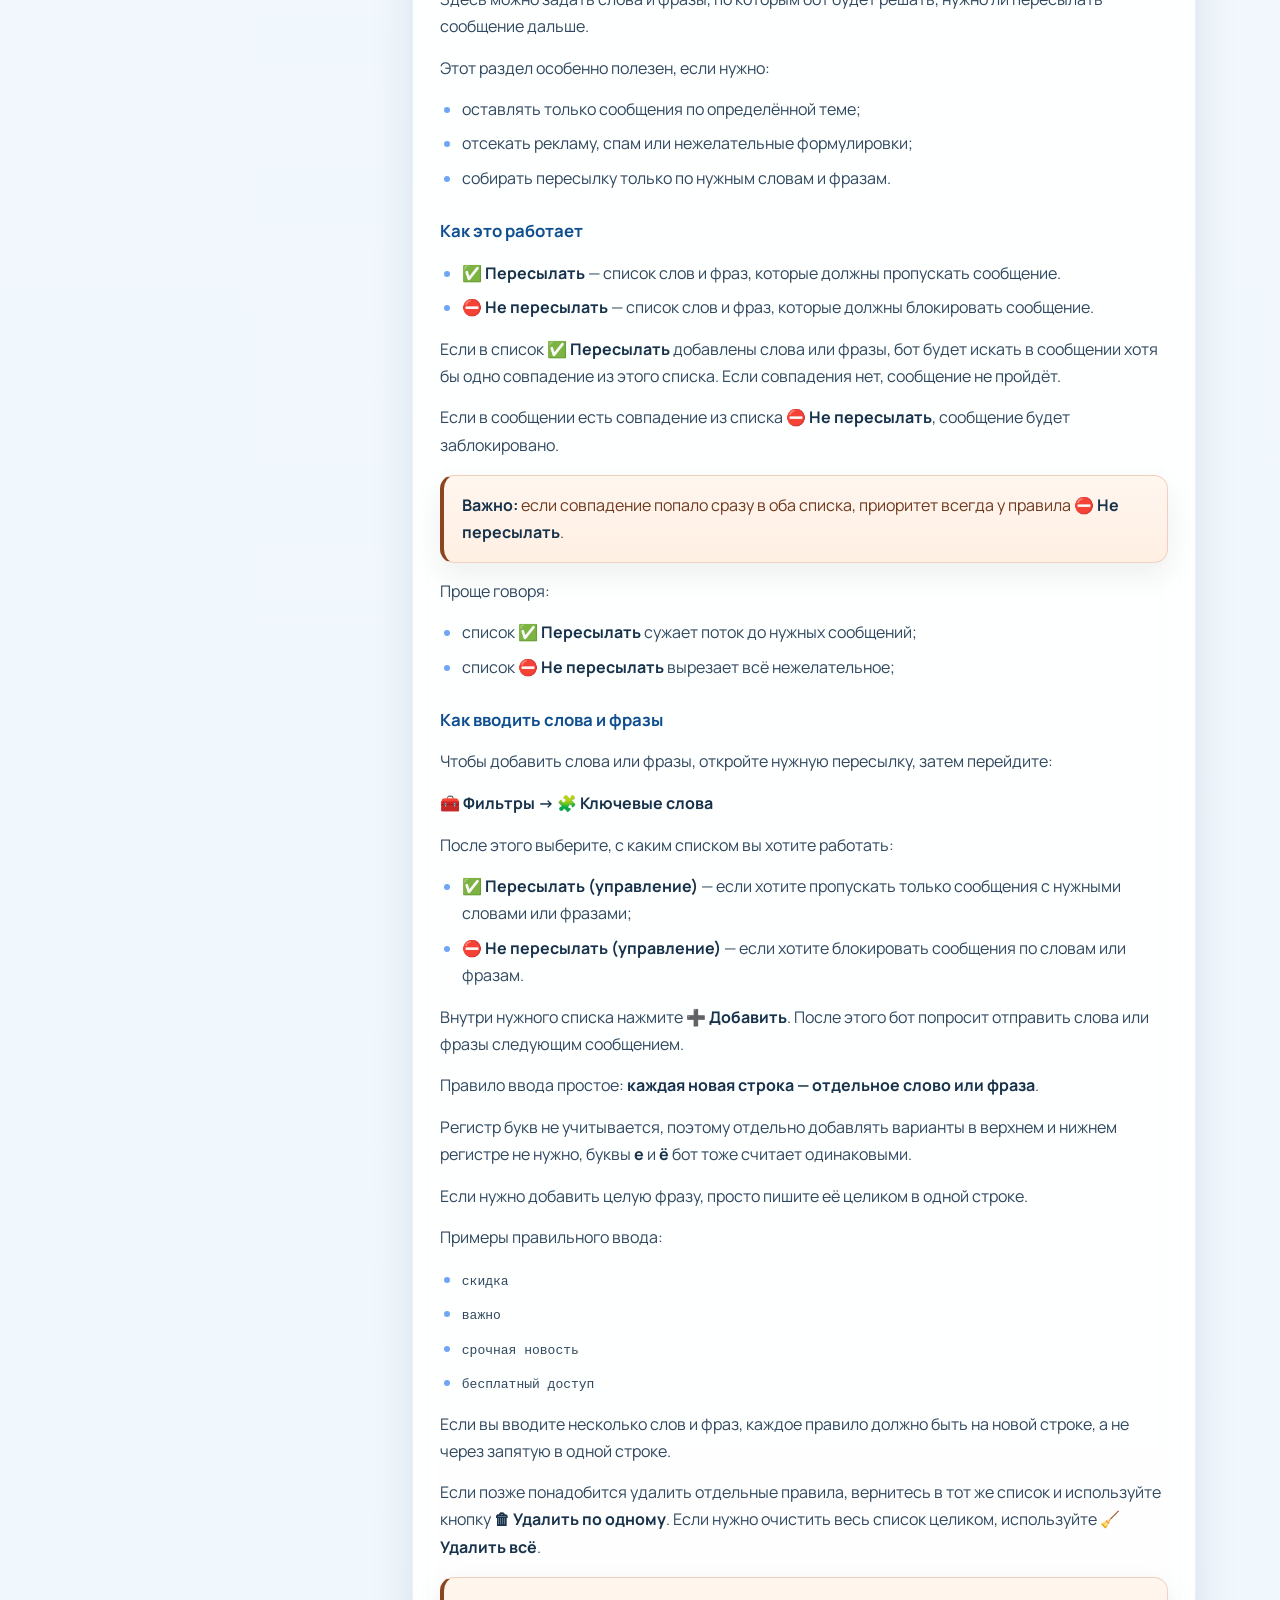
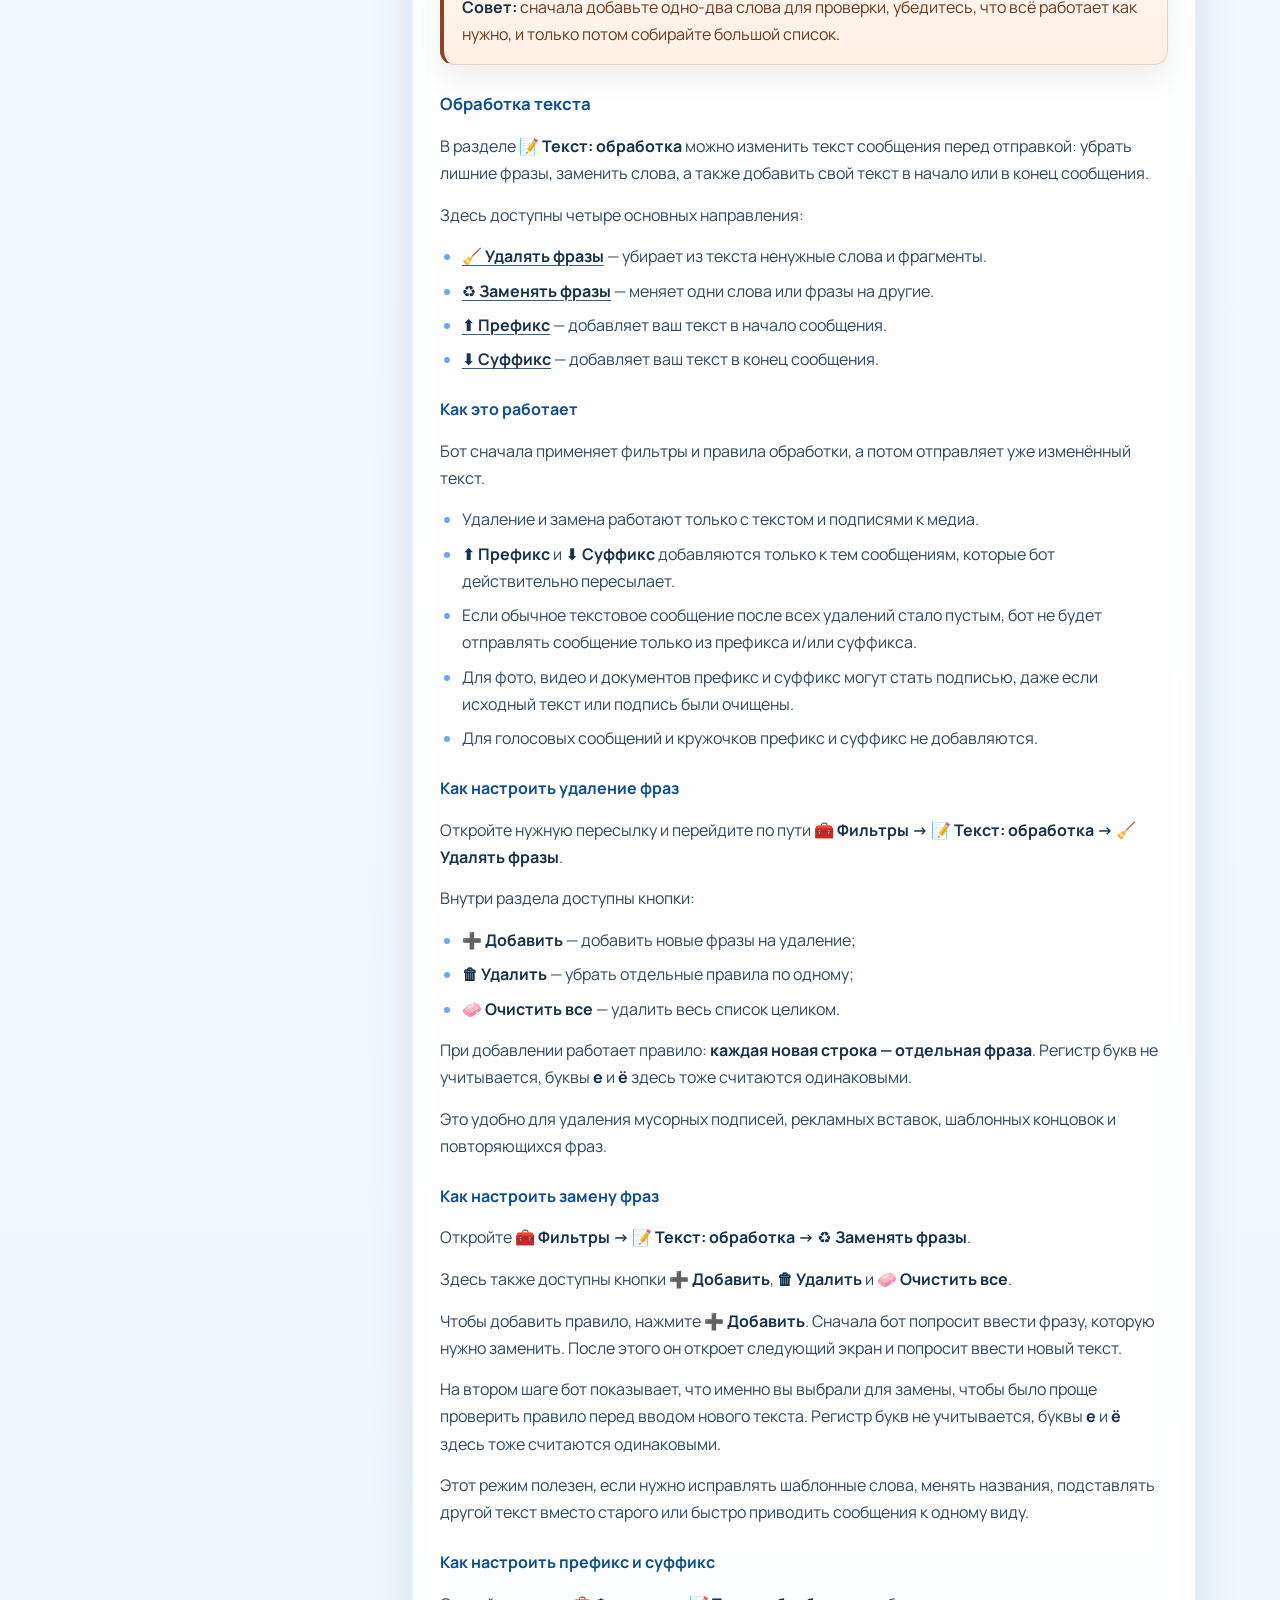
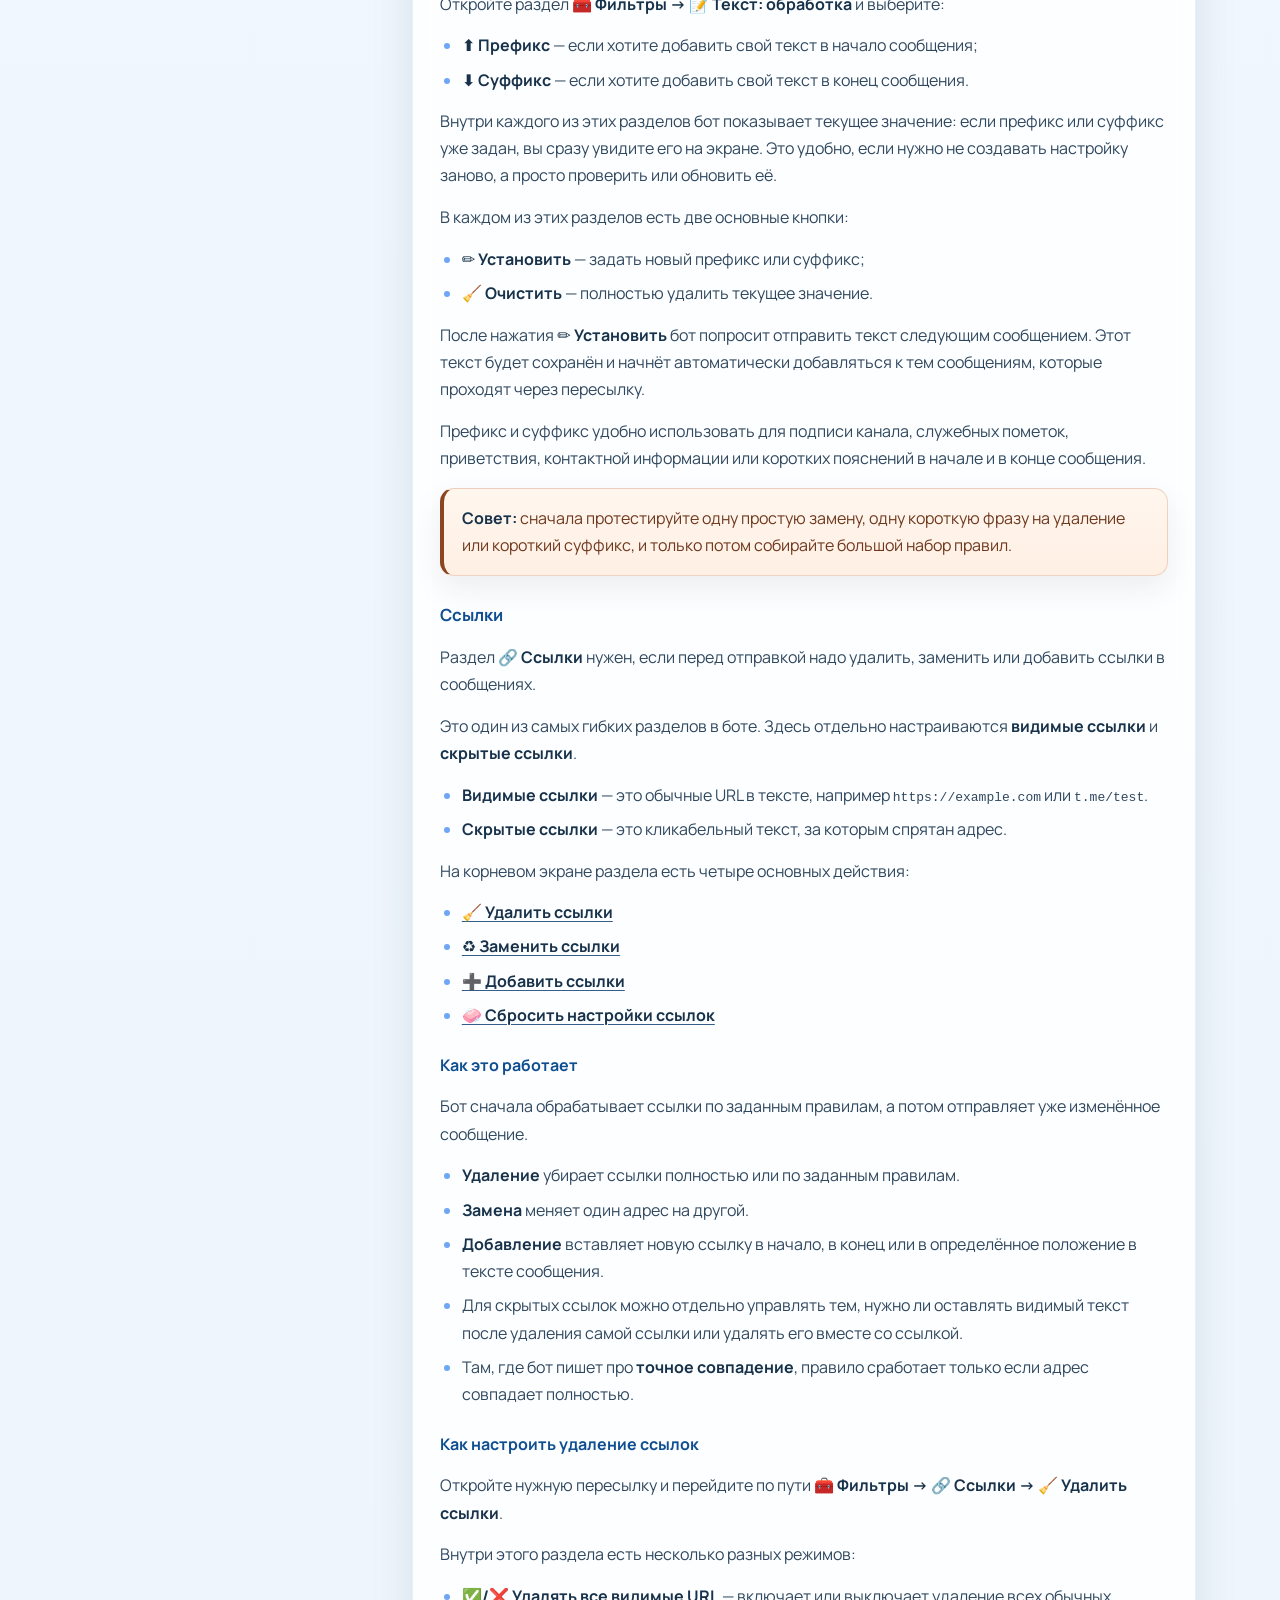
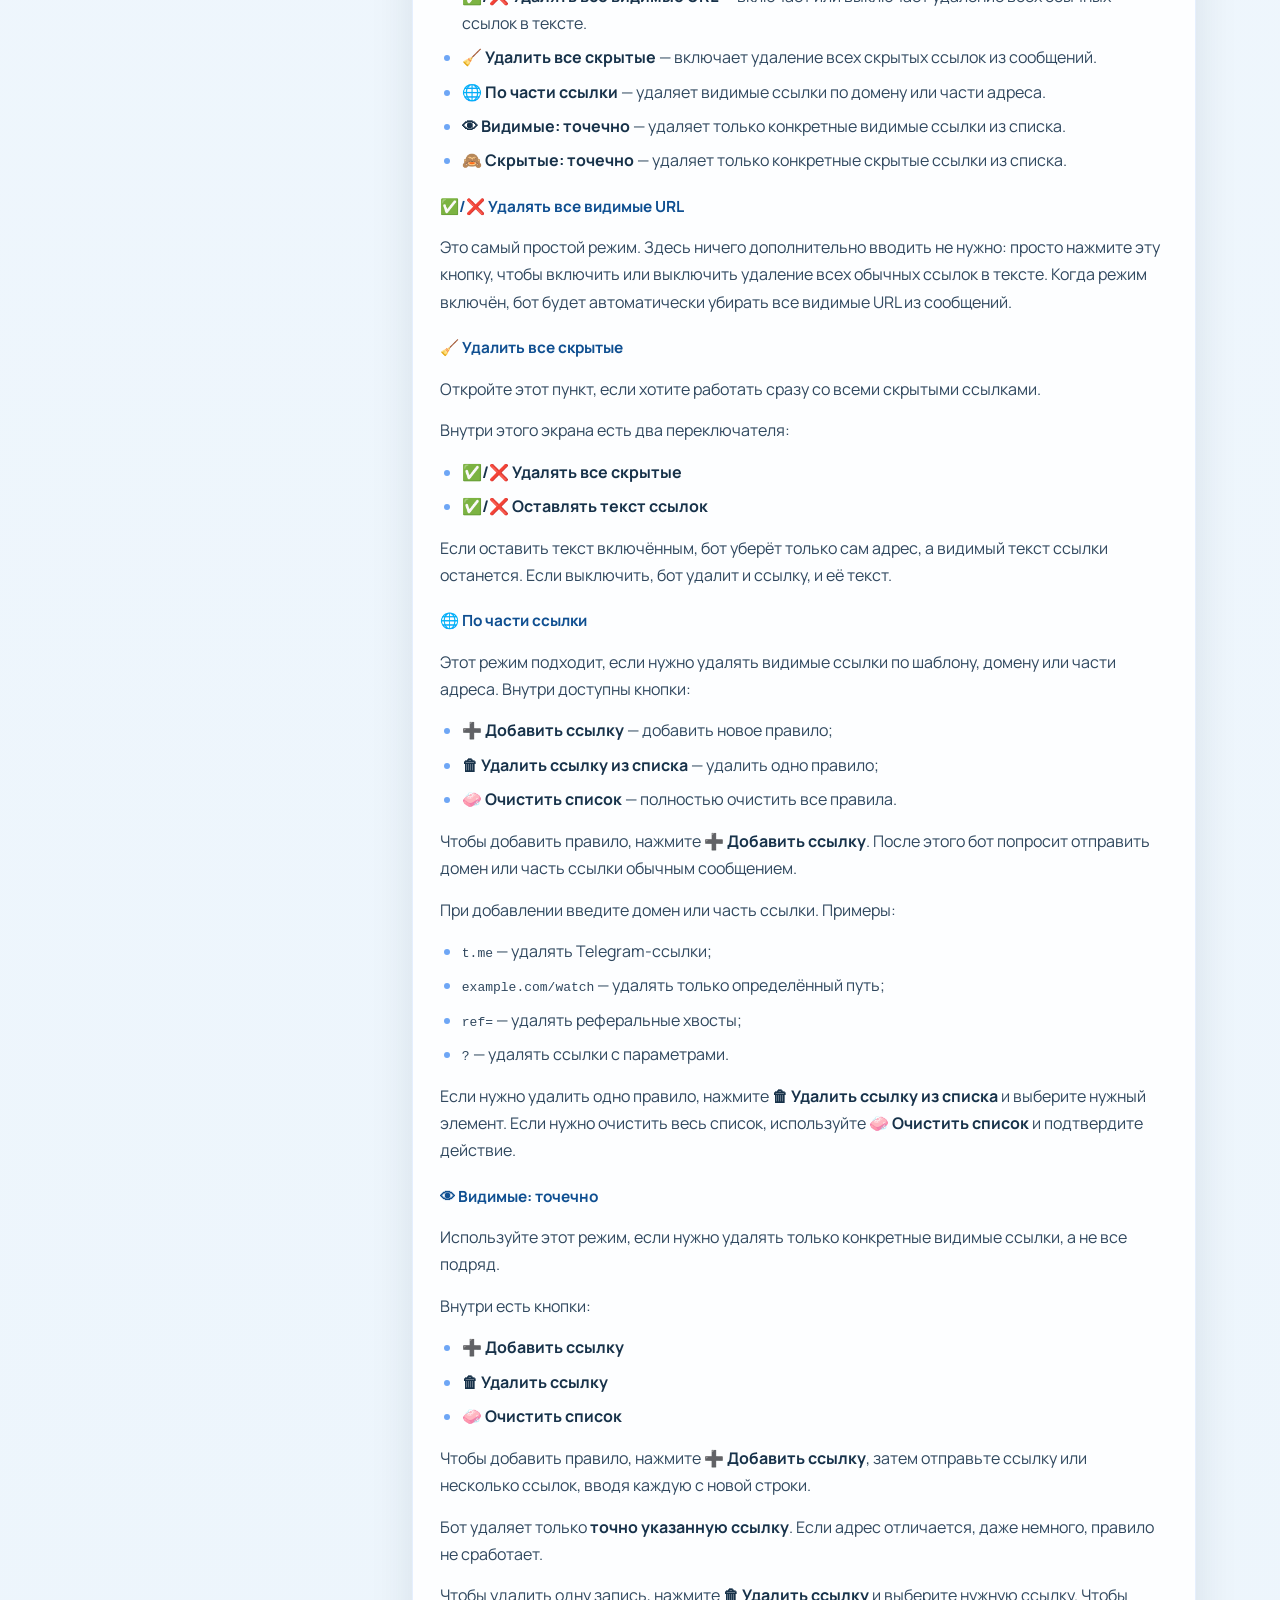
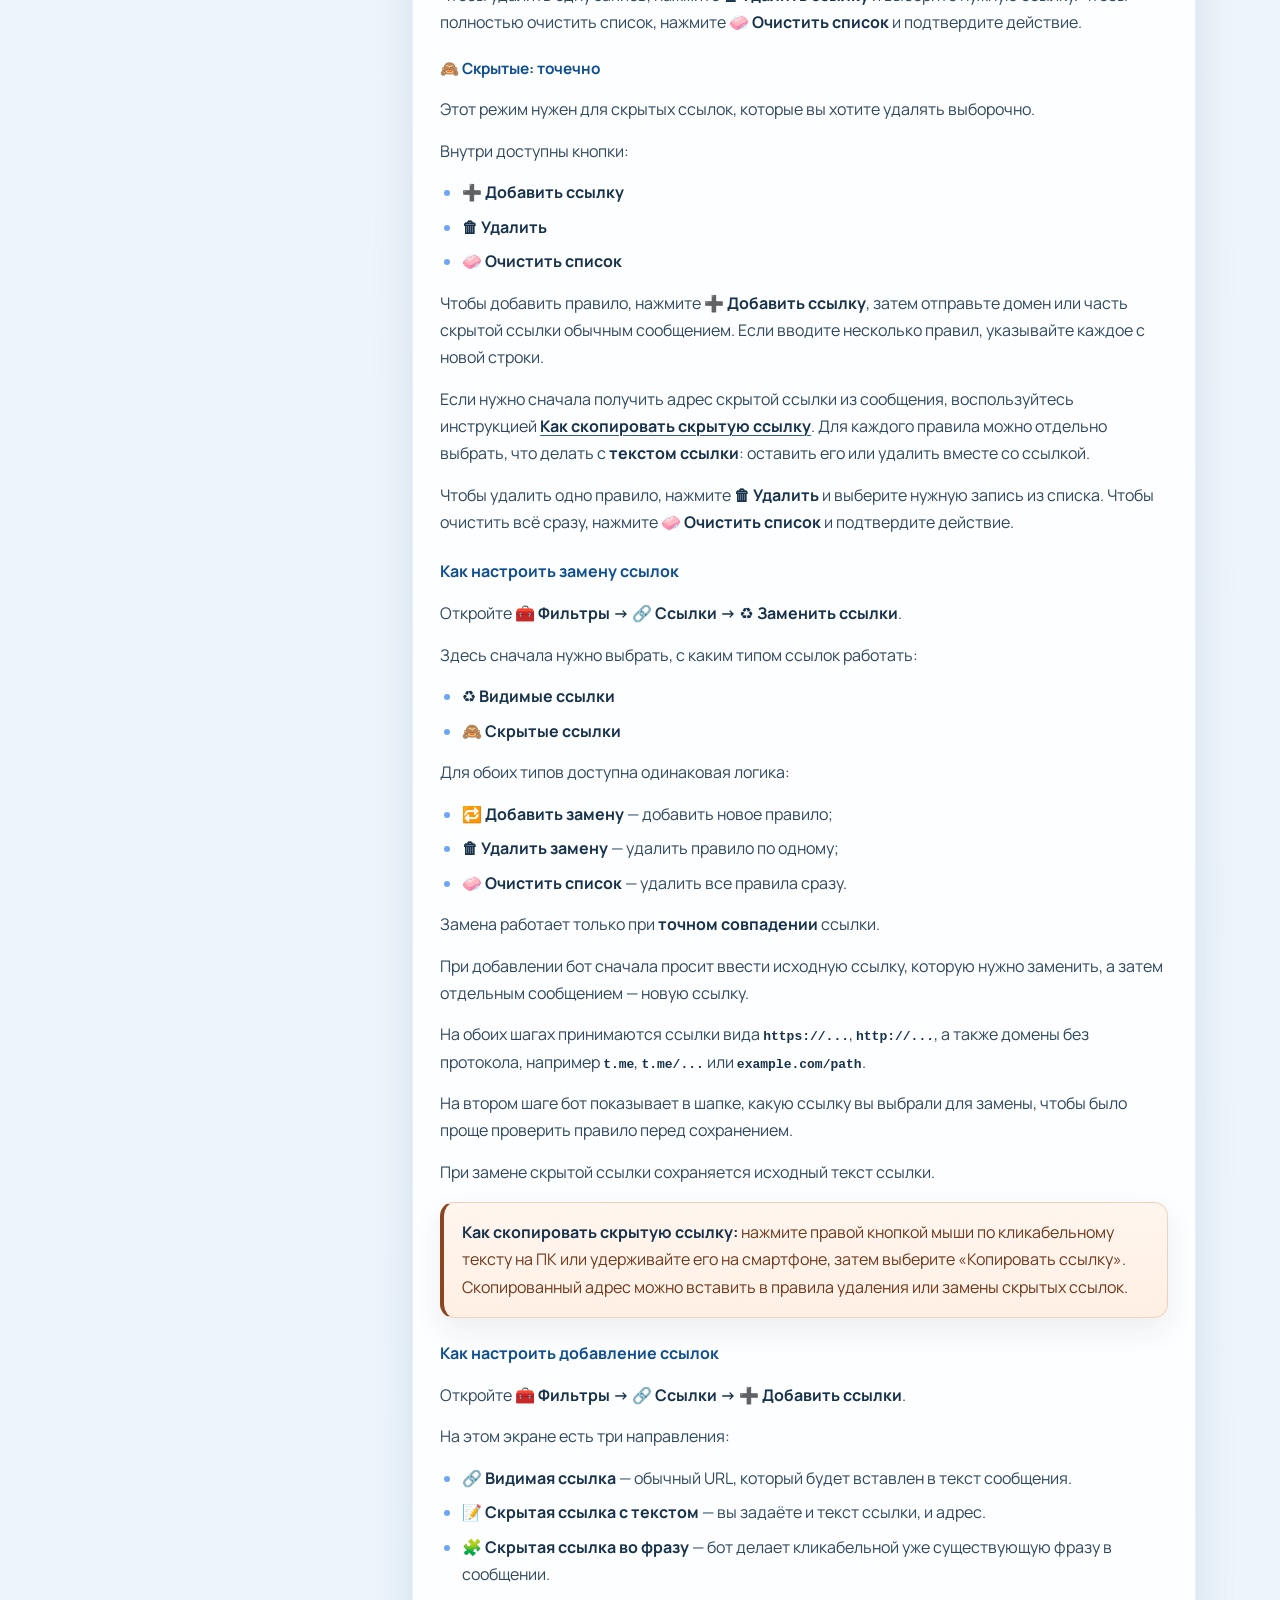
==== commit f20ff37c: "Add files via upload" ====
--- a/index.html
+++ b/index.html
@@ -891,6 +891,14 @@
           <p><strong>Главное правило:</strong> сначала добейтесь простой рабочей пересылки, потом уже добавляйте дополнительные настройки.</p>
         </div>
       </section>
+
+      <section class="guide-channel">
+        <h2>Telegram канал</h2>
+        <p>
+          Следить за новостями, обновлениями и важными изменениями MessageCopy можно в официальном Telegram-канале.
+        </p>
+        <a class="guide-channel__link" href="https://t.me/MessageCopy_News" target="_blank" rel="noreferrer">Перейти в Telegram канал</a>
+      </section>
     </article>
   </main>
 
--- a/style.css
+++ b/style.css
@@ -364,6 +364,50 @@
 
 .note--info p {
   color: #6f381d;
+}
+
+.guide-channel {
+  padding: 1.7rem;
+  background:
+    linear-gradient(145deg, rgba(255, 255, 255, 0.92), rgba(232, 243, 255, 0.94)),
+    linear-gradient(180deg, rgba(21, 112, 239, 0.05), transparent);
+  border: 1px solid rgba(21, 112, 239, 0.16);
+  border-radius: var(--radius-md);
+  box-shadow: var(--shadow);
+}
+
+.guide-channel h2 {
+  margin: 0;
+  color: var(--nav-deep);
+}
+
+.guide-channel p {
+  margin: 0.9rem 0 0;
+  color: var(--text-soft);
+}
+
+.guide-channel__link {
+  display: inline-flex;
+  align-items: center;
+  justify-content: center;
+  margin-top: 1rem;
+  padding: 0.8rem 1.1rem;
+  border: 1px solid rgba(21, 112, 239, 0.18);
+  border-radius: 999px;
+  background: rgba(255, 255, 255, 0.84);
+  color: var(--nav-deep);
+  font-weight: 800;
+  text-decoration: none;
+  box-shadow: 0 10px 22px rgba(17, 38, 59, 0.06);
+  transition: transform 0.16s ease, box-shadow 0.16s ease, border-color 0.16s ease, background-color 0.16s ease, color 0.16s ease;
+}
+
+.guide-channel__link:hover {
+  color: var(--nav);
+  background: rgba(255, 255, 255, 0.96);
+  border-color: rgba(21, 112, 239, 0.28);
+  box-shadow: 0 12px 24px rgba(17, 38, 59, 0.08);
+  transform: translateY(-1px);
 }
 
 .to-top {
@@ -445,6 +489,10 @@
     padding: 1.2rem;
   }
 
+  .guide-channel {
+    padding: 1.2rem;
+  }
+
   .hero__lead {
     font-size: 1rem;
     max-width: none;
@@ -460,6 +508,10 @@
     min-width: 0;
     padding-inline: 0.95rem;
   }
+
+  .guide-channel__link {
+    width: 100%;
+  }
 }
 
 .article h2 {
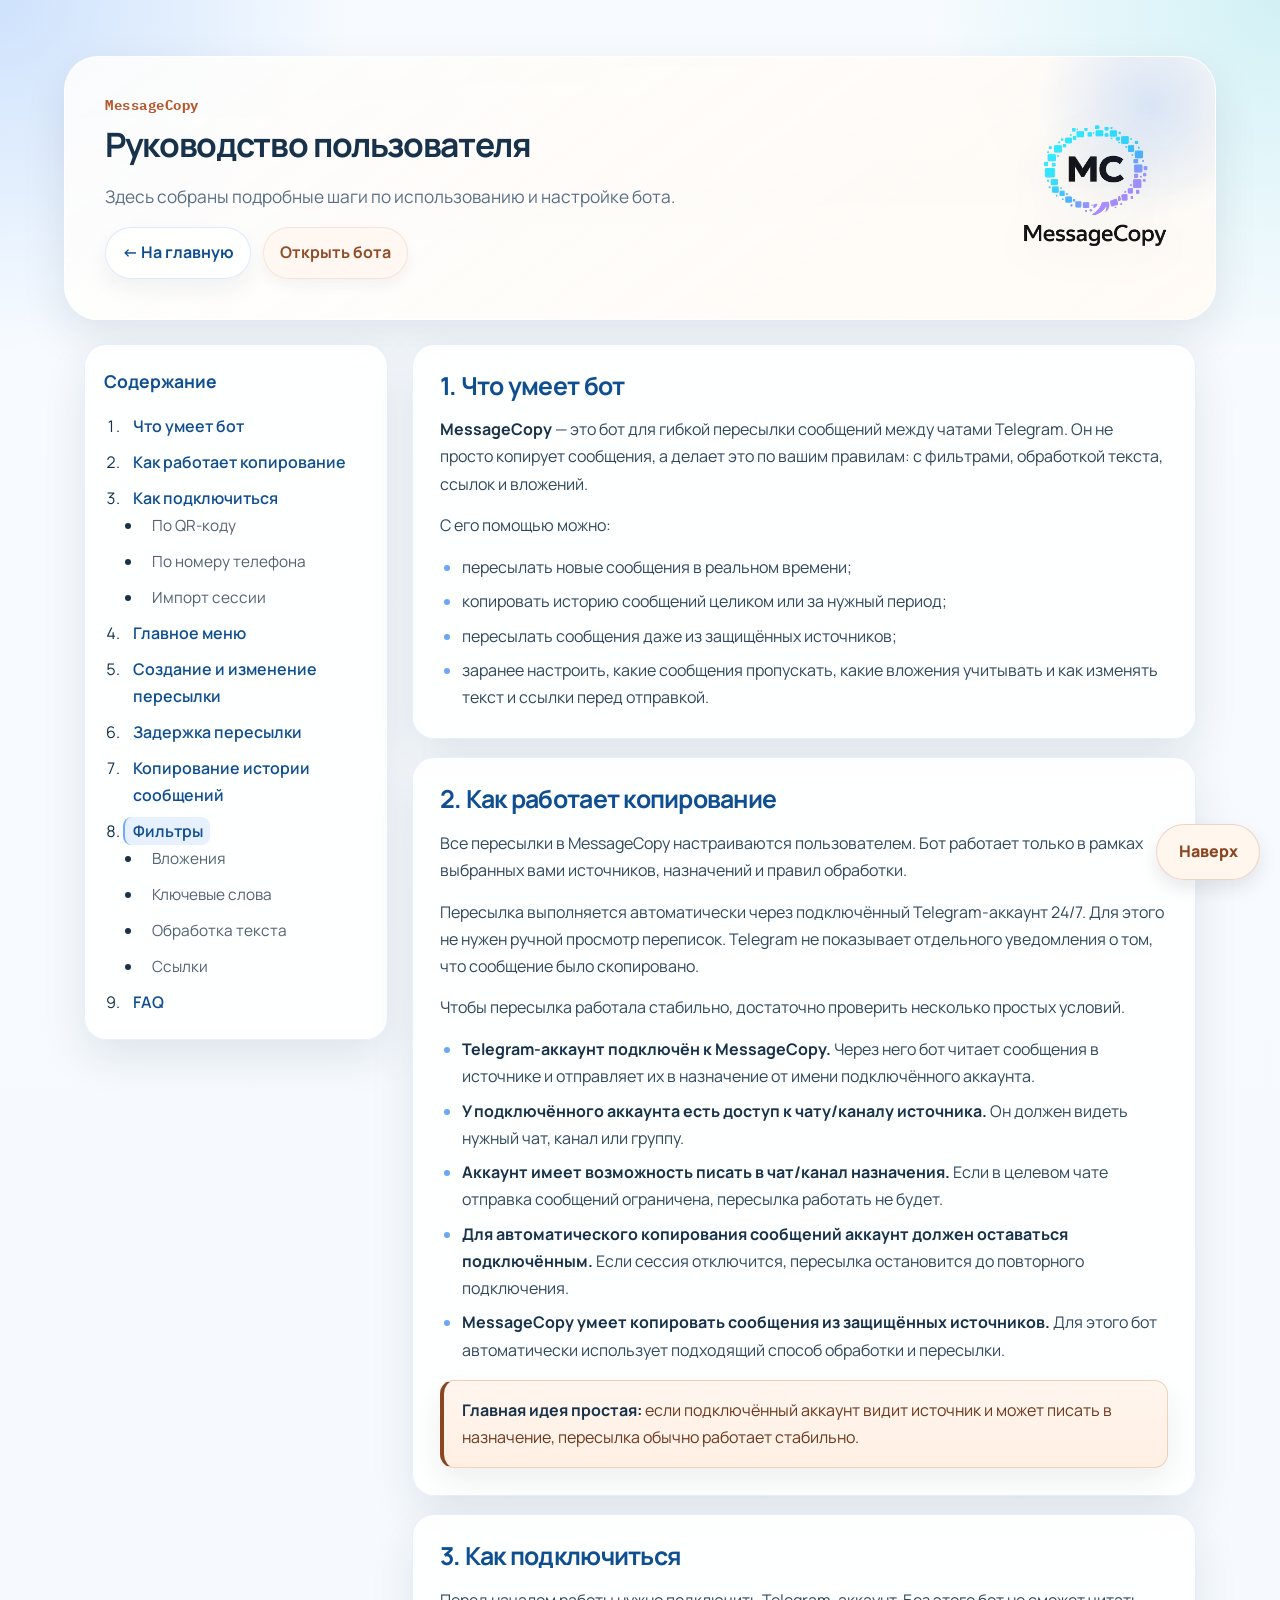
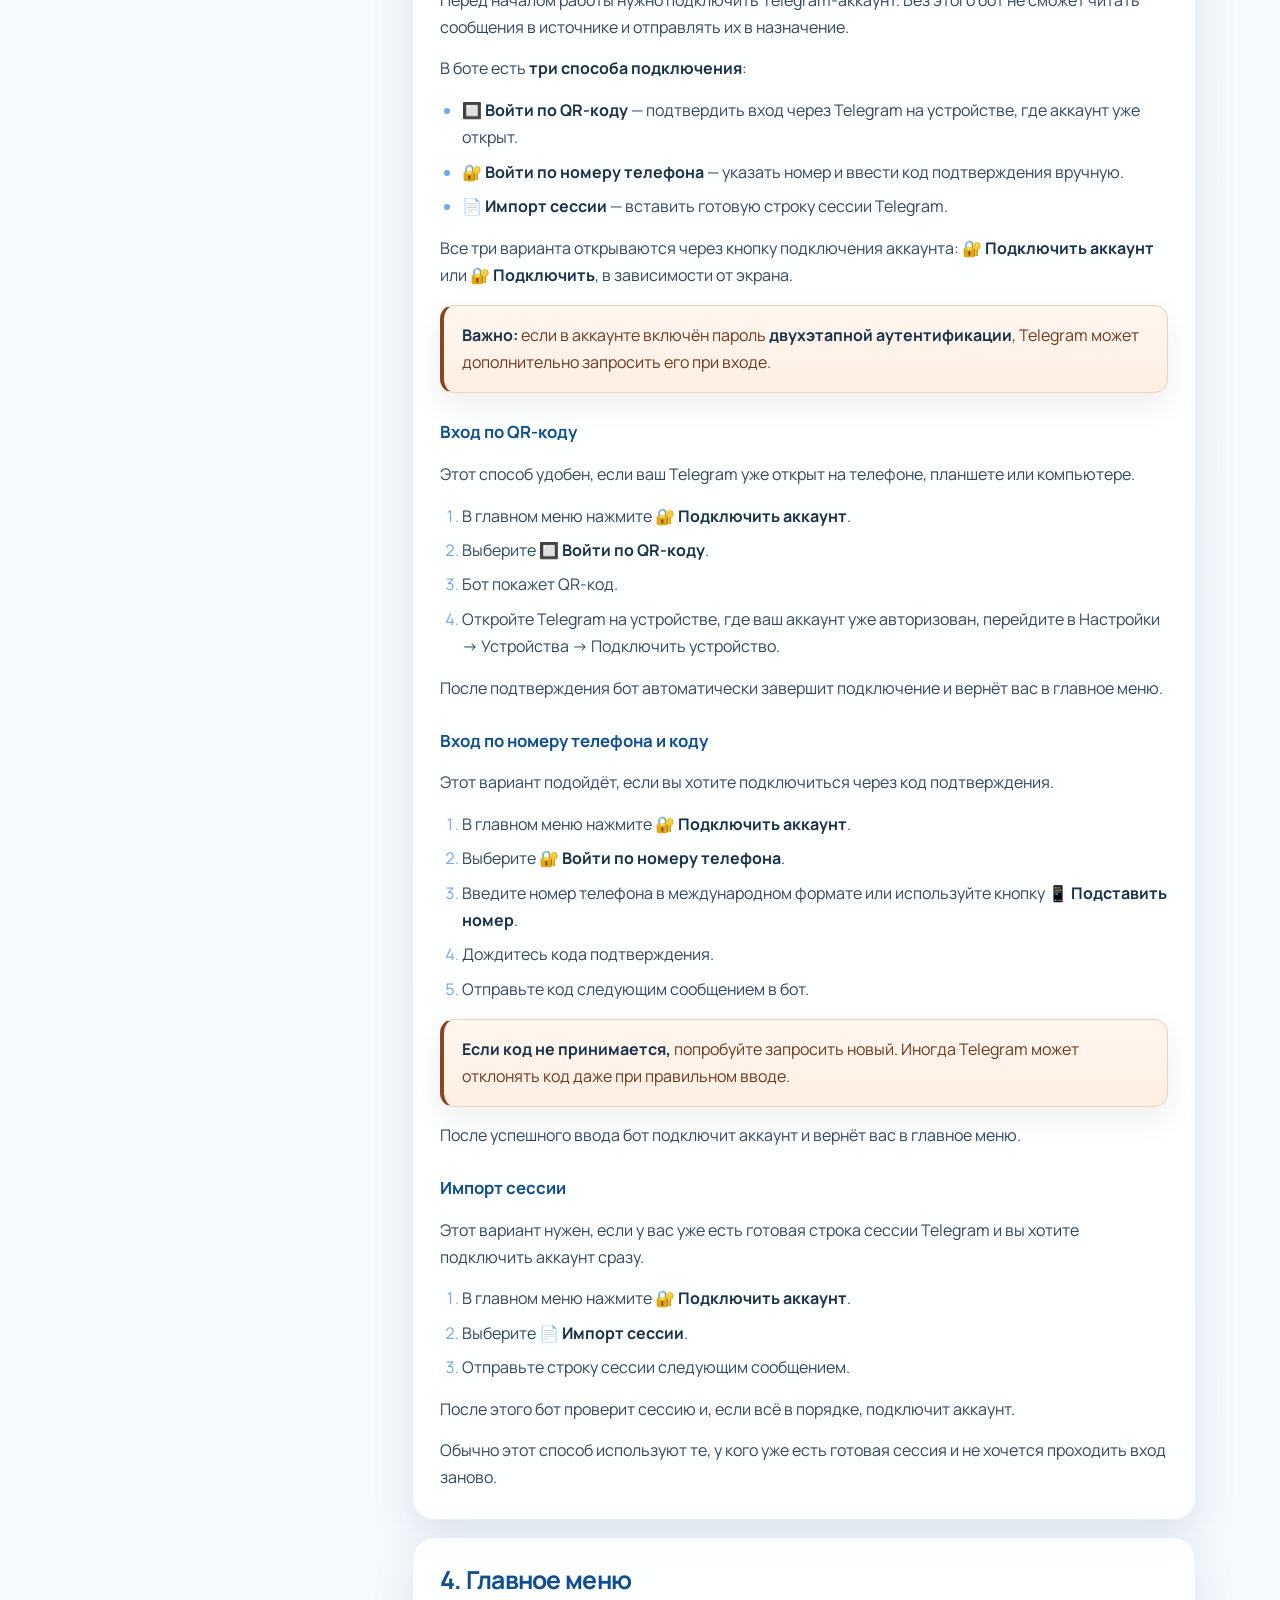
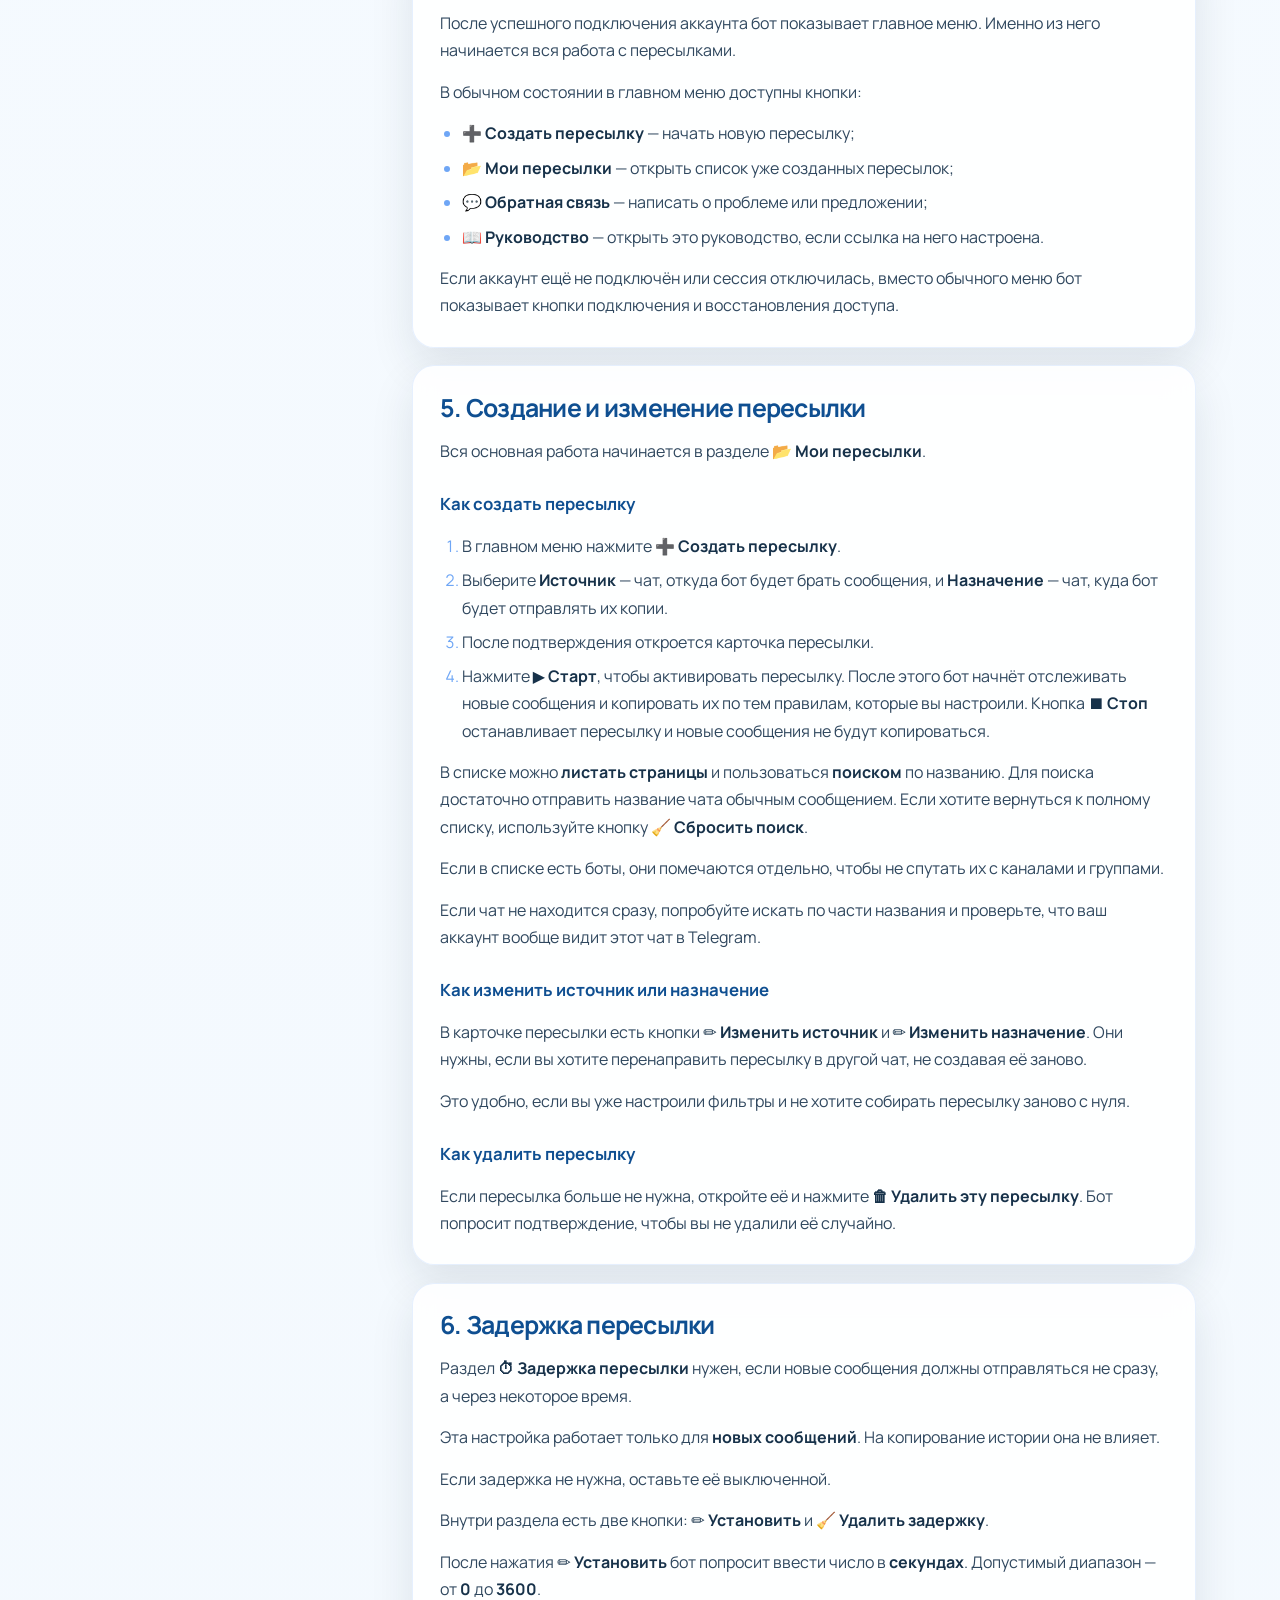
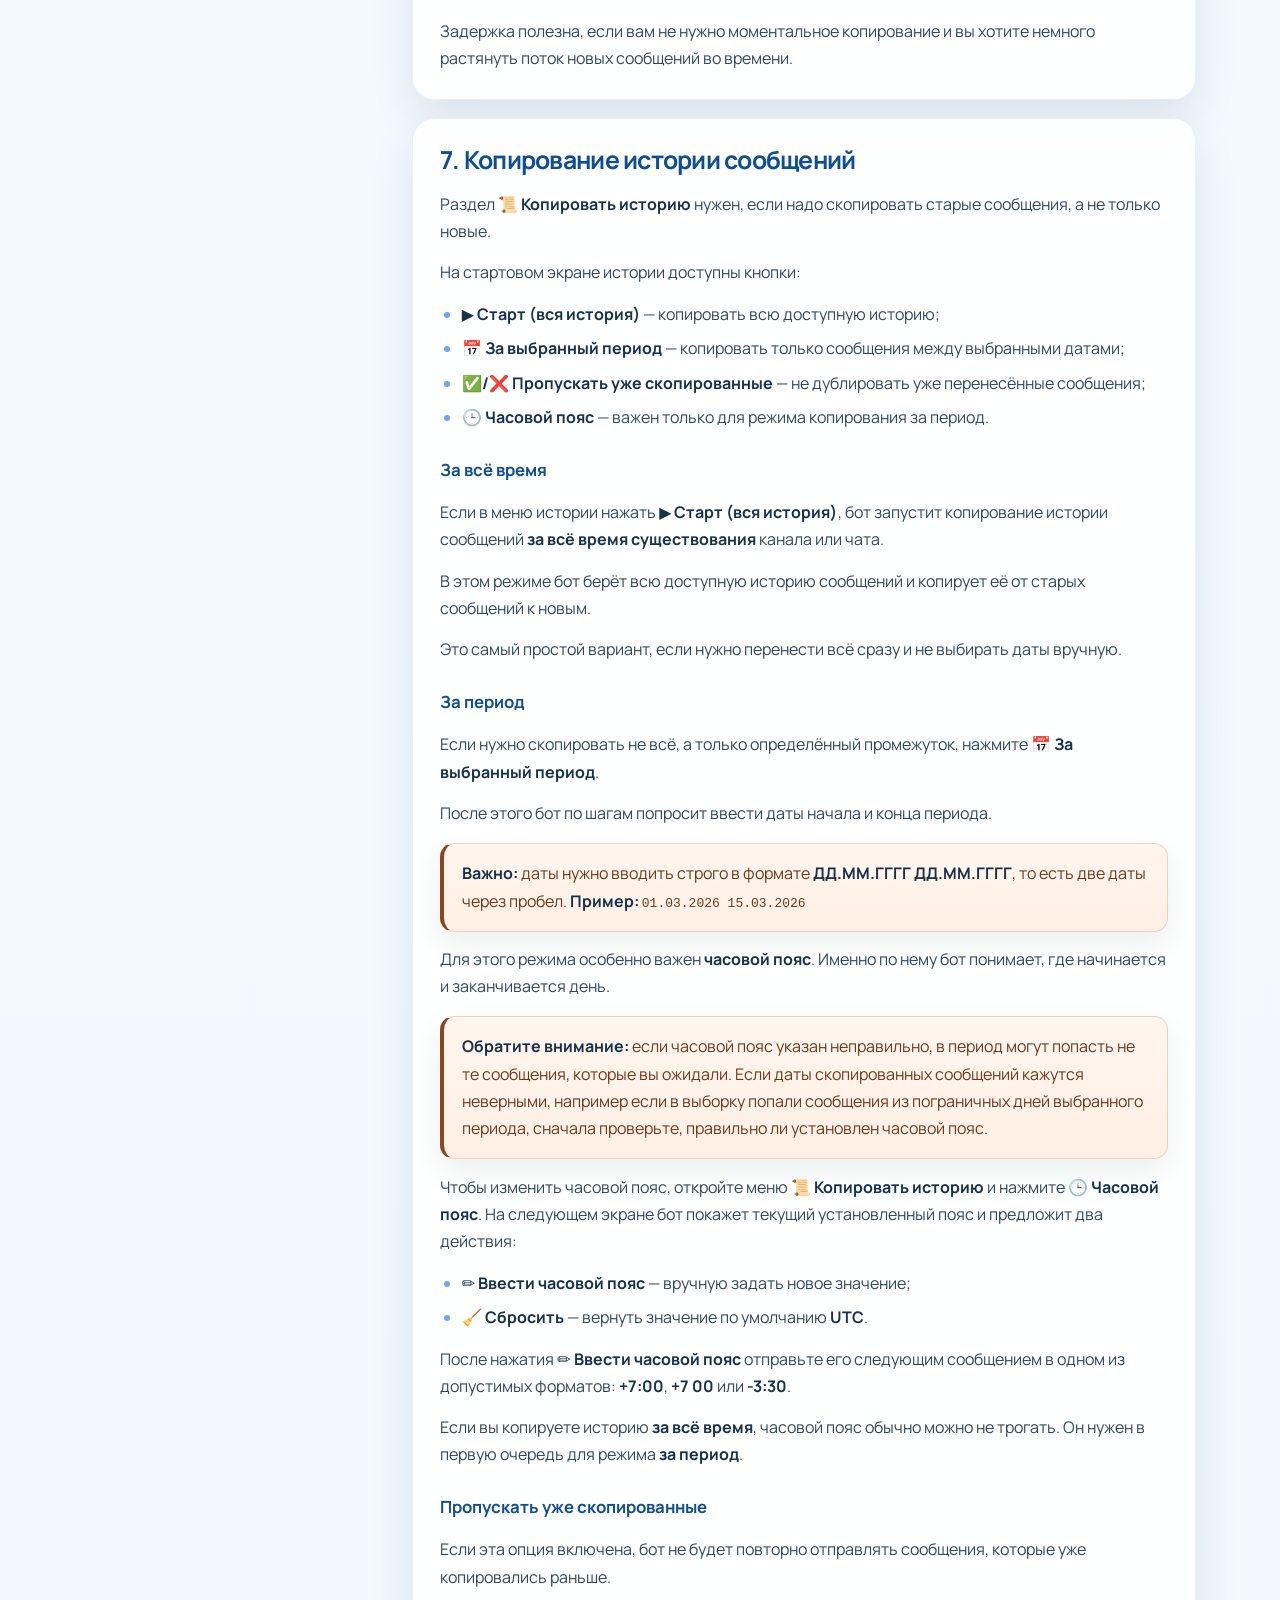
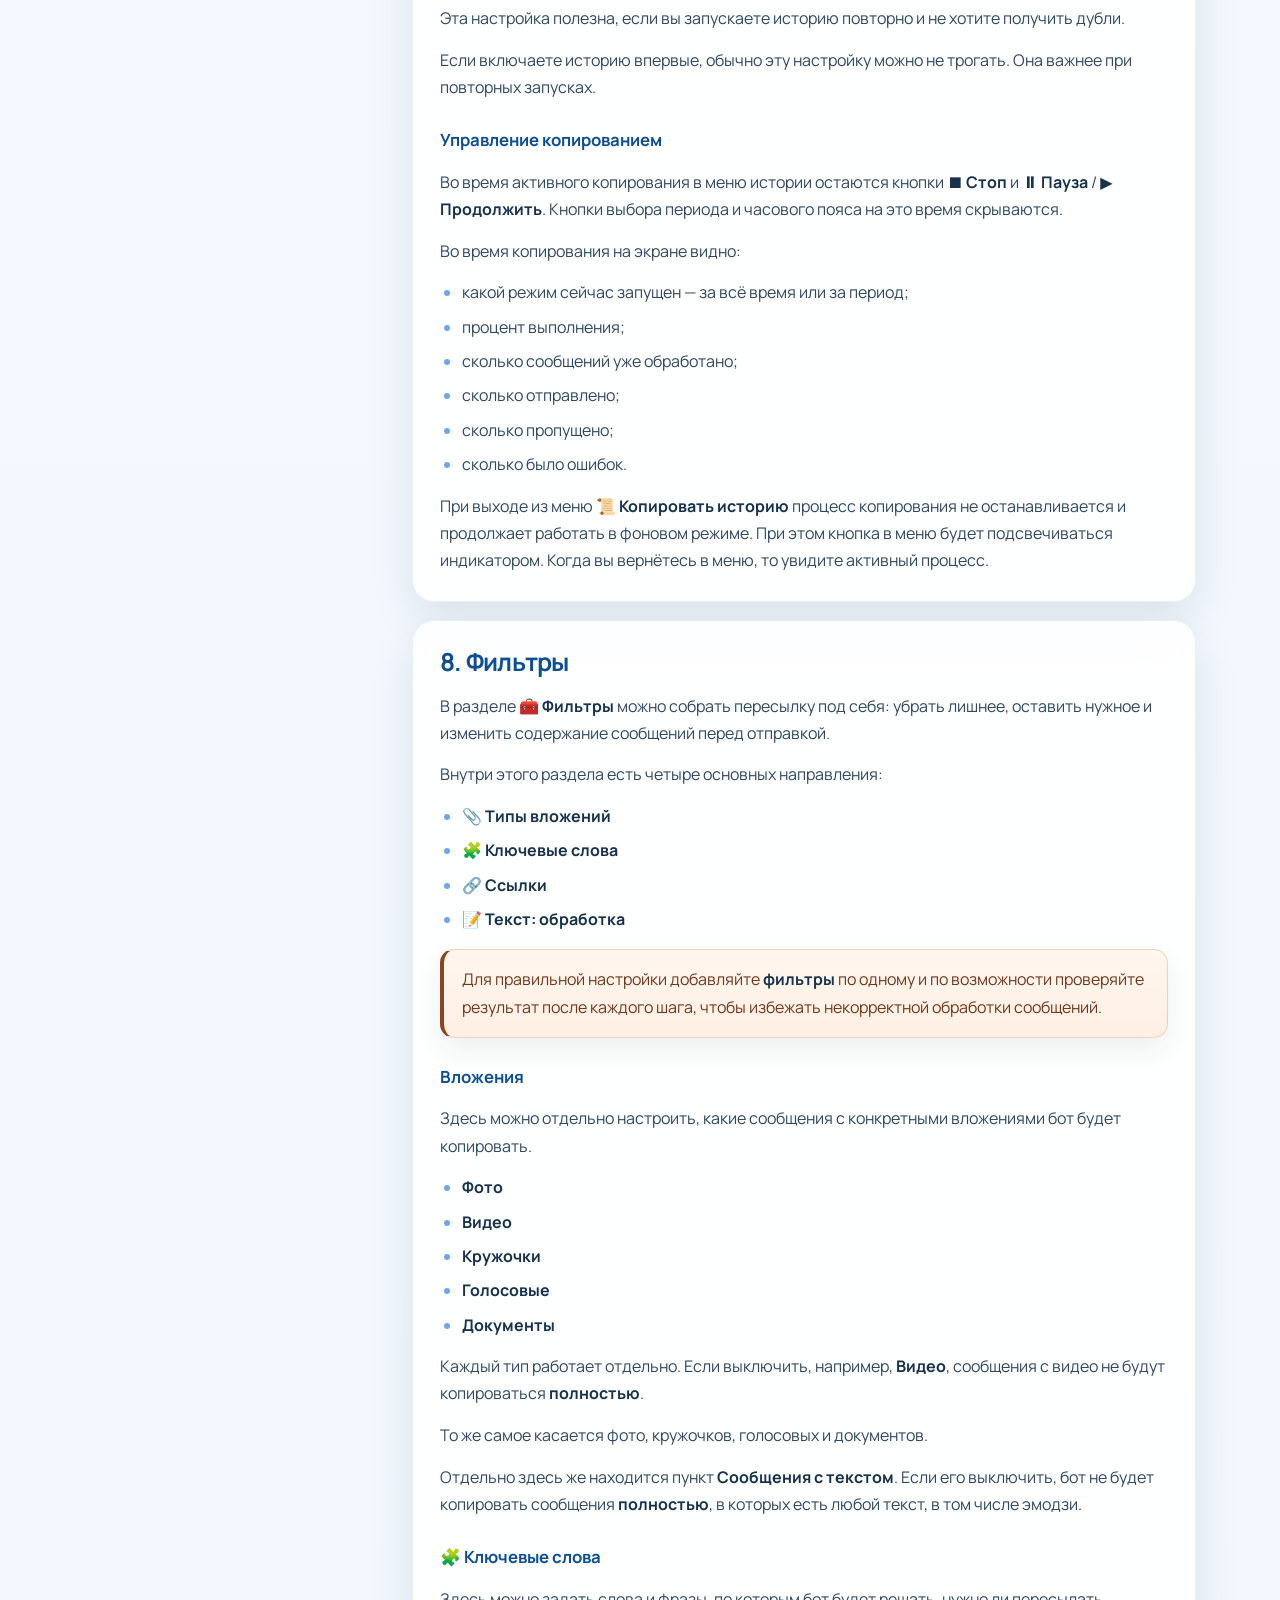
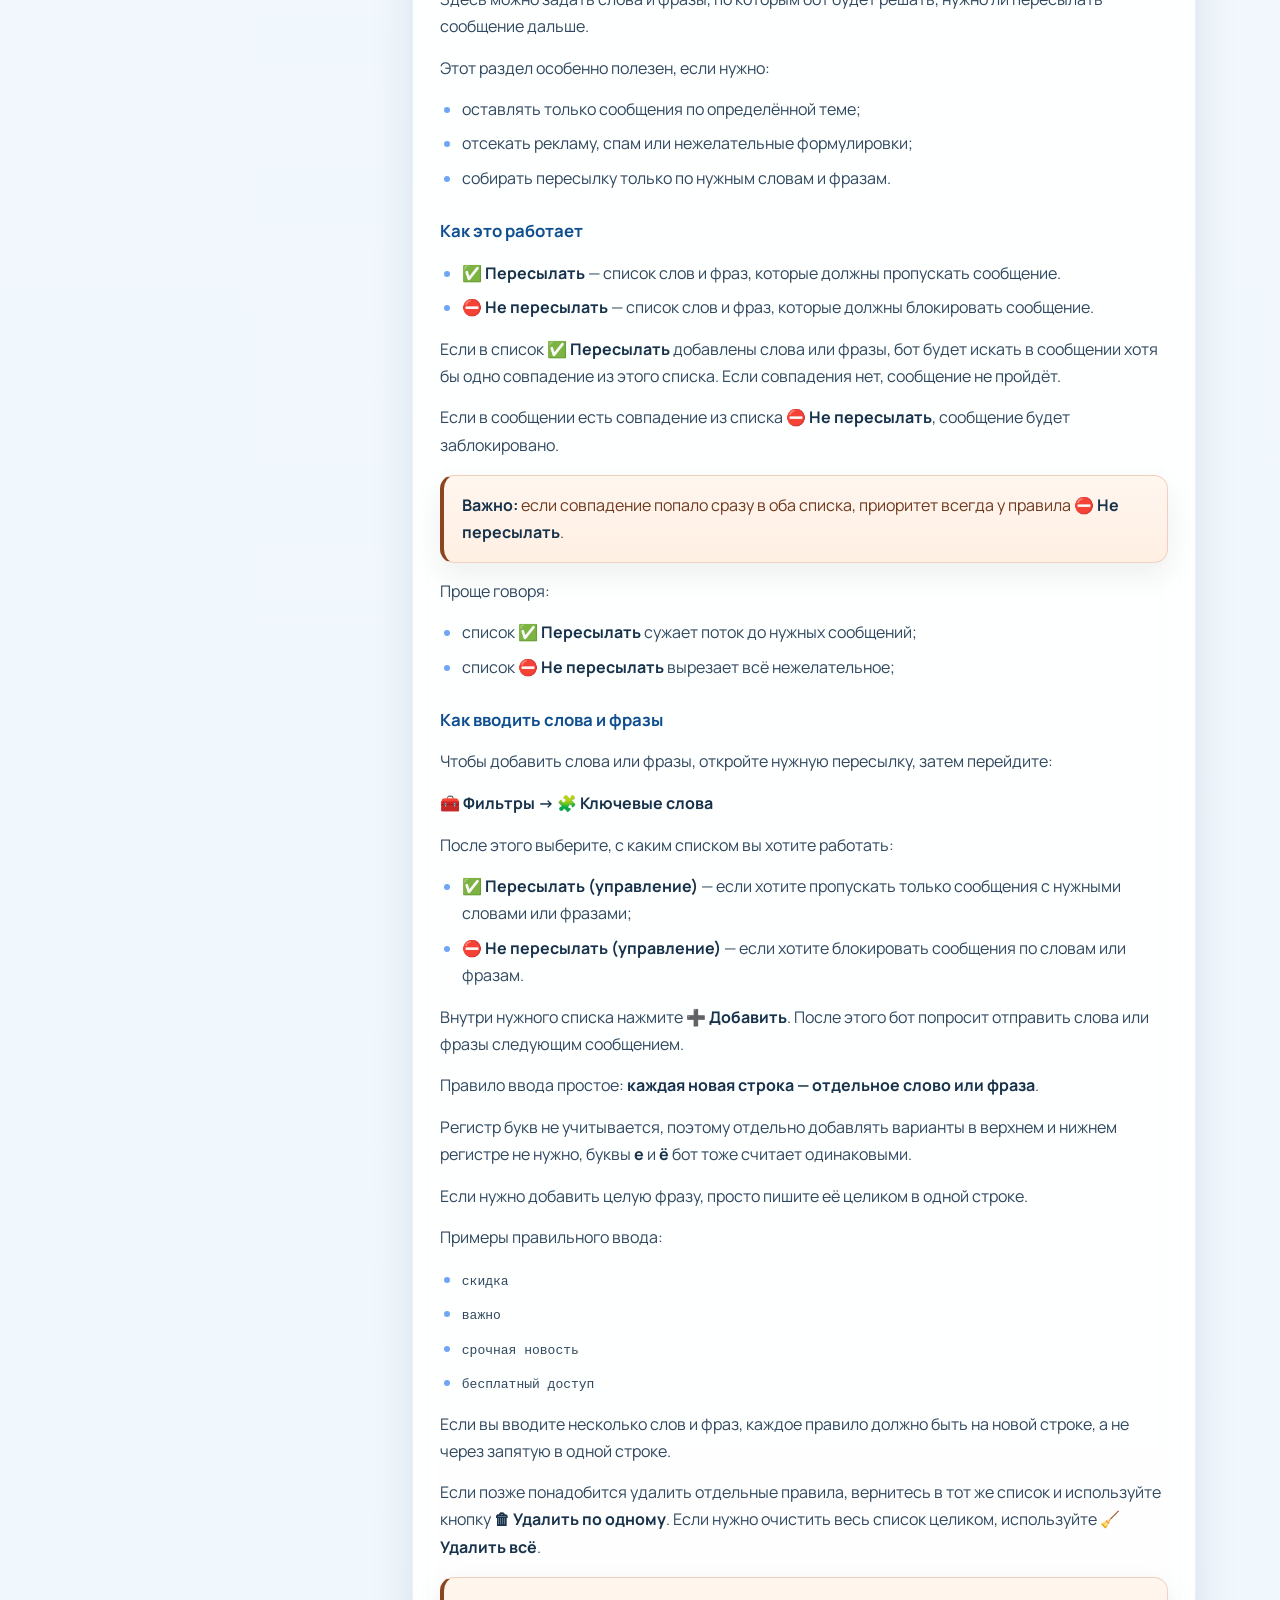
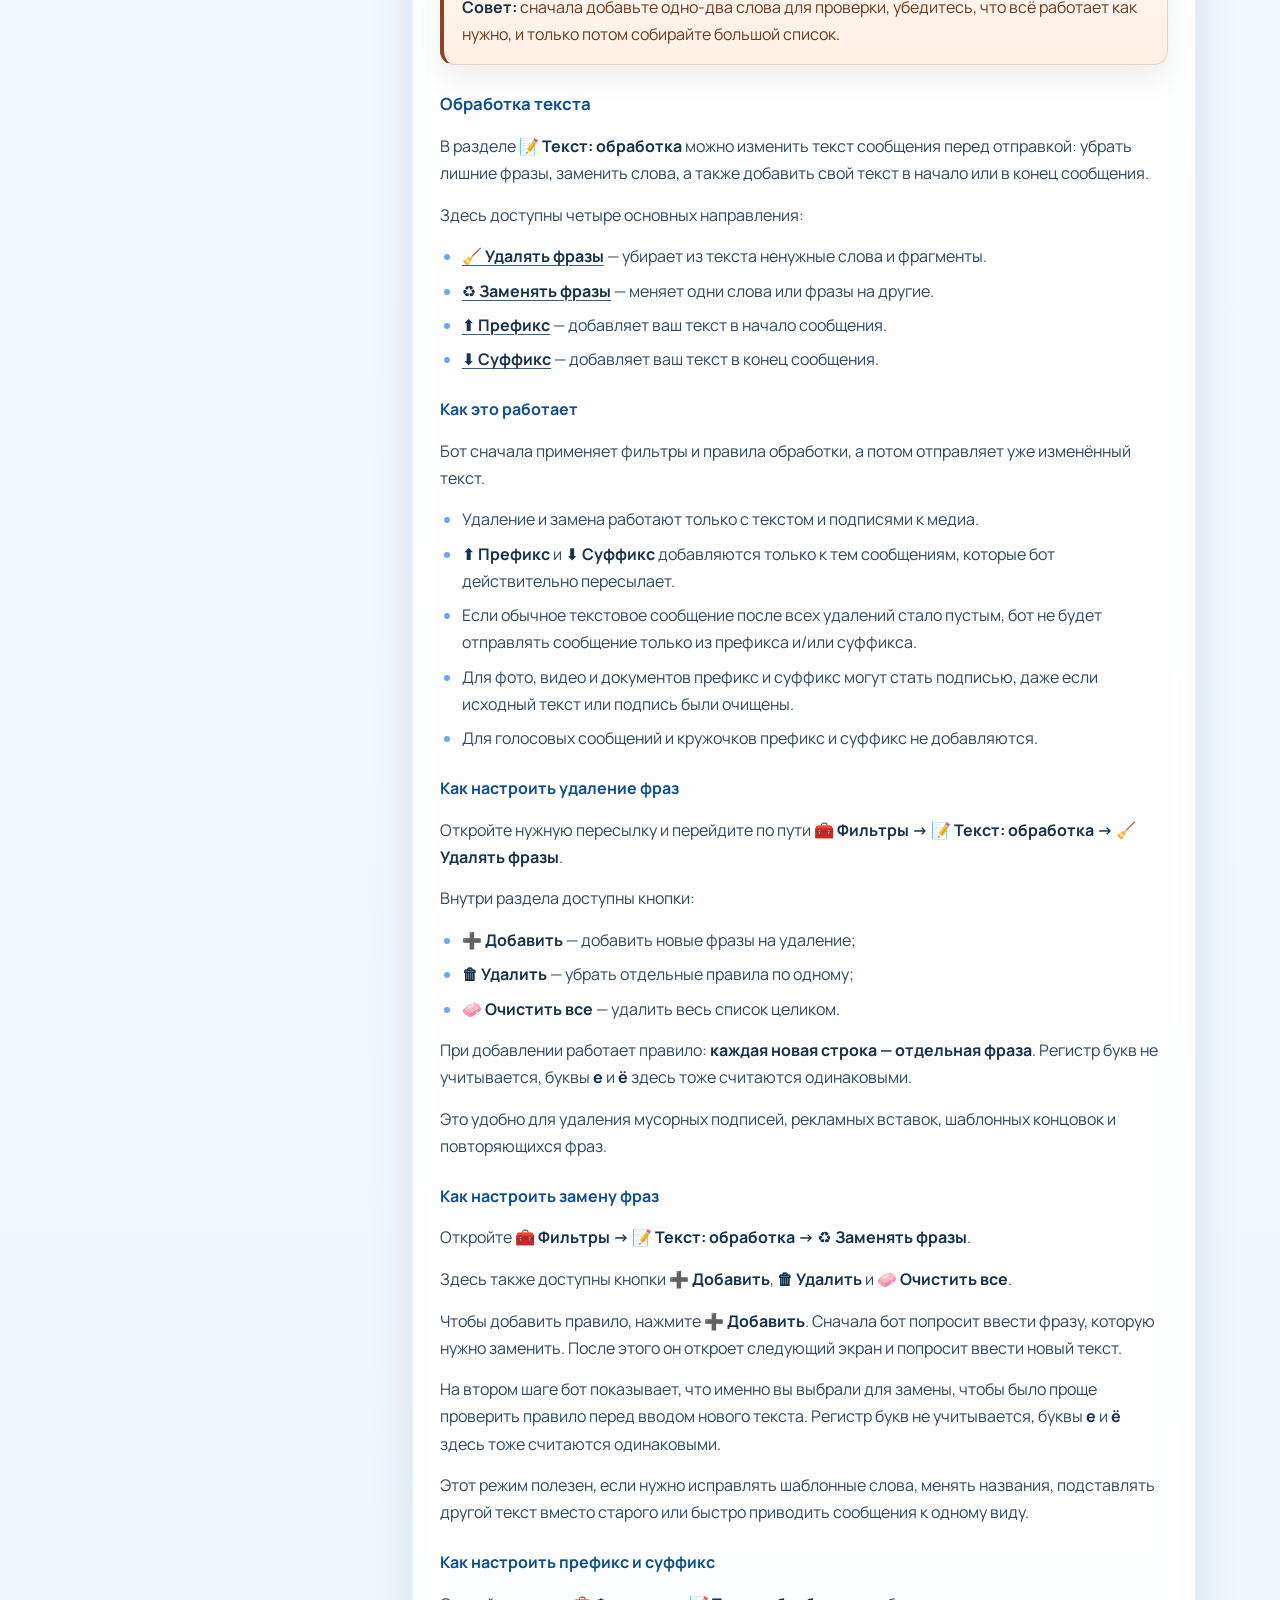
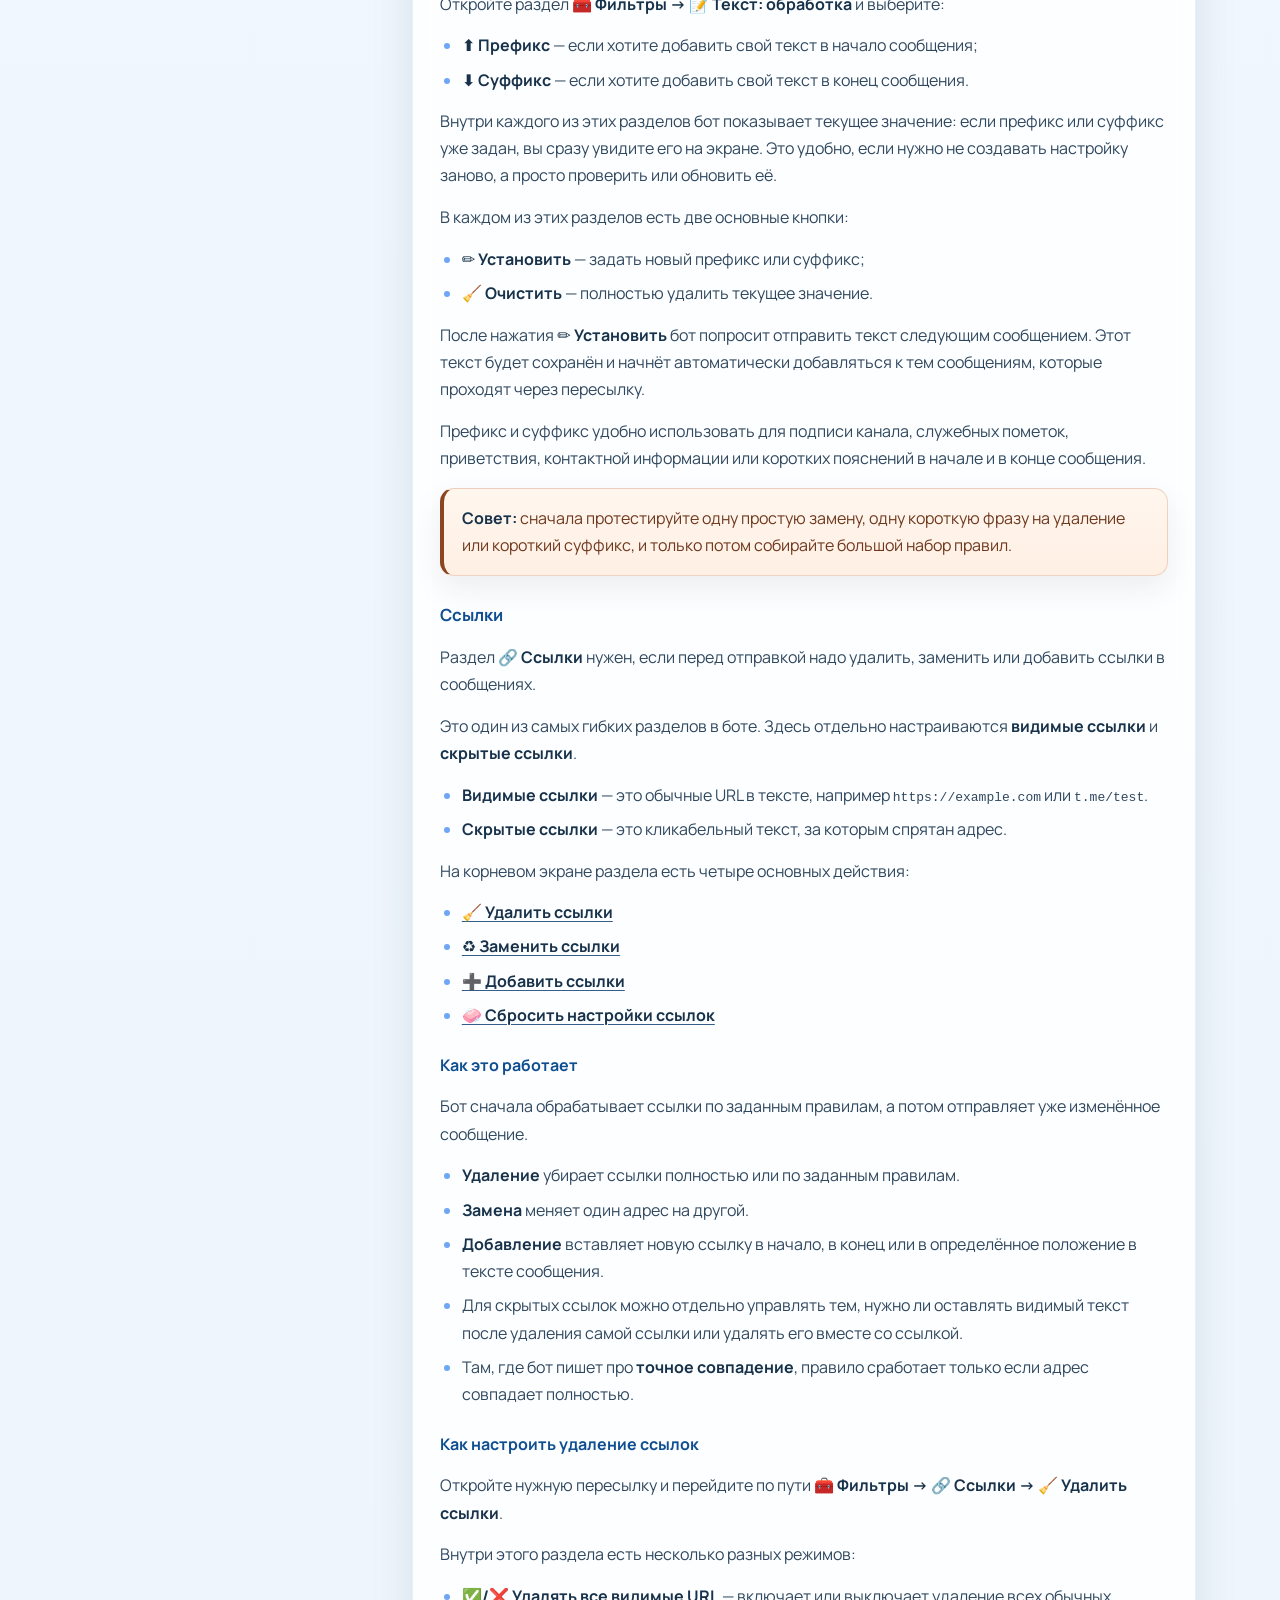
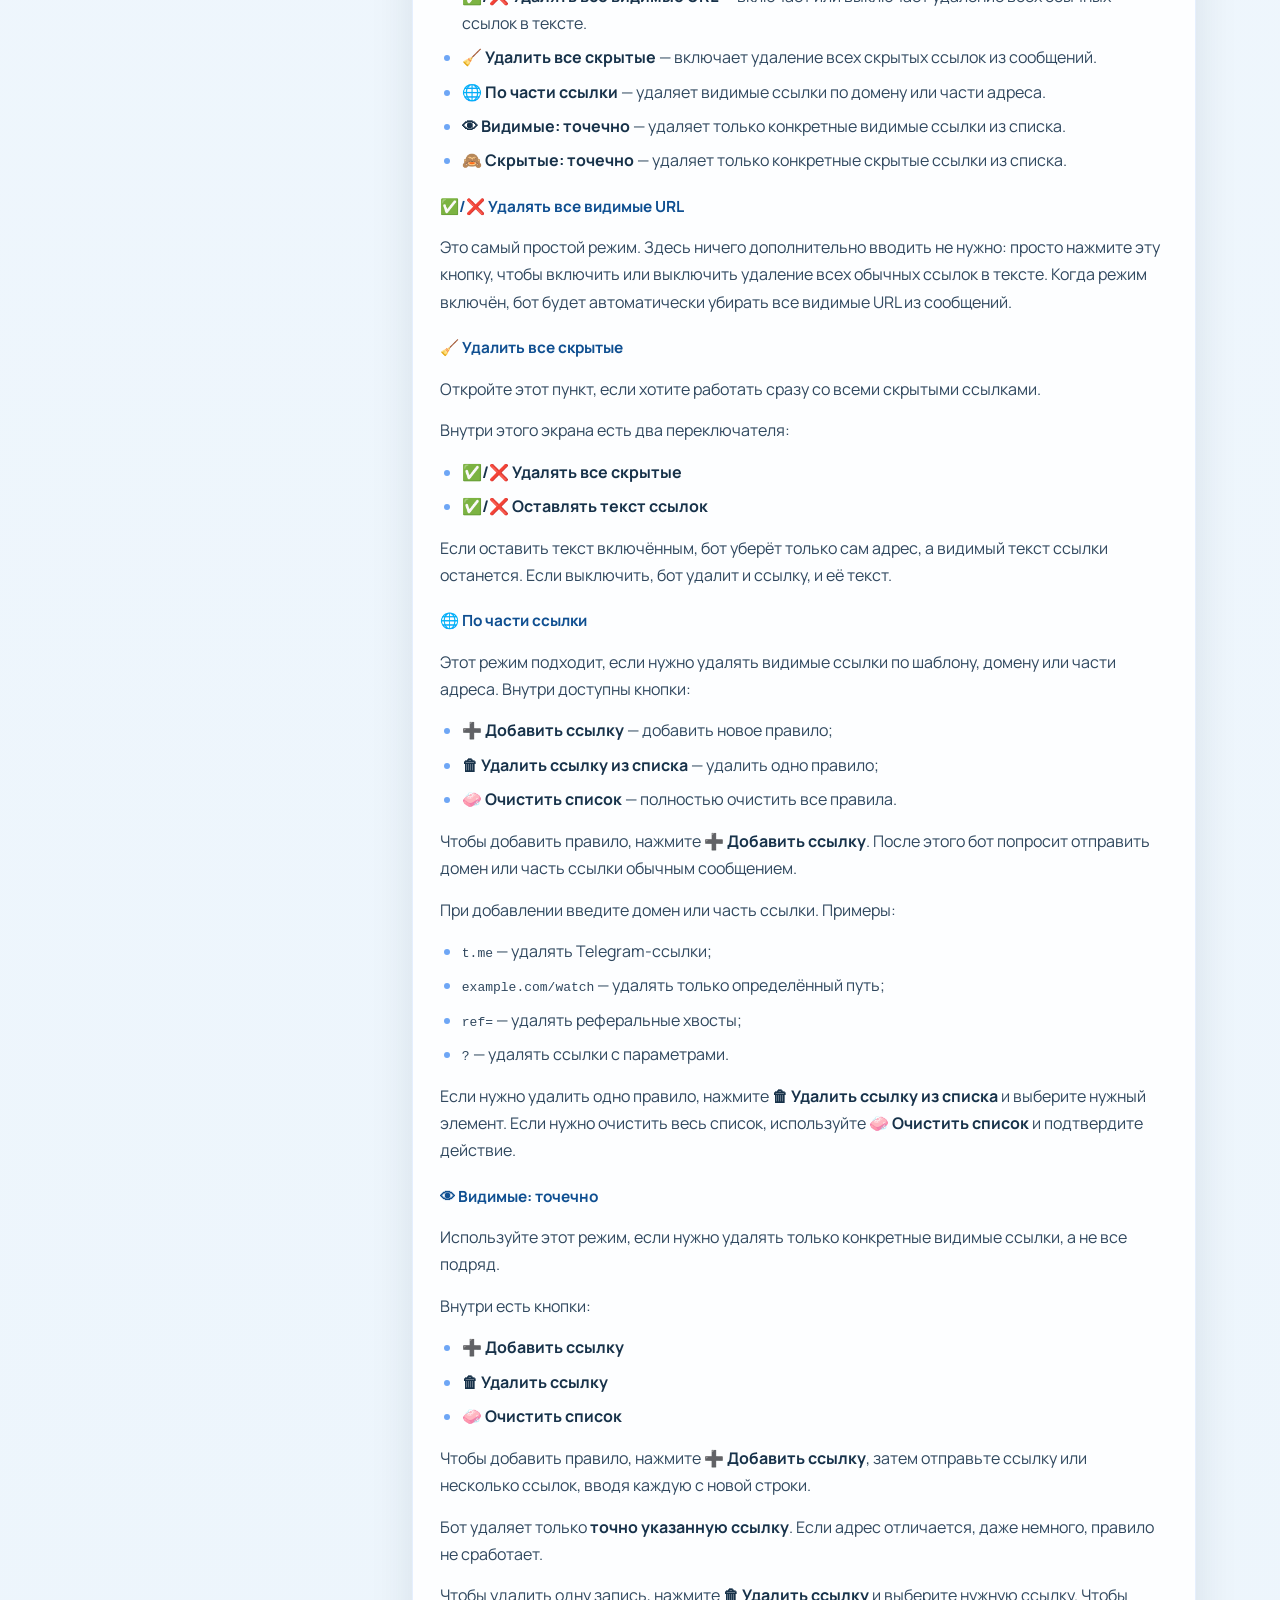
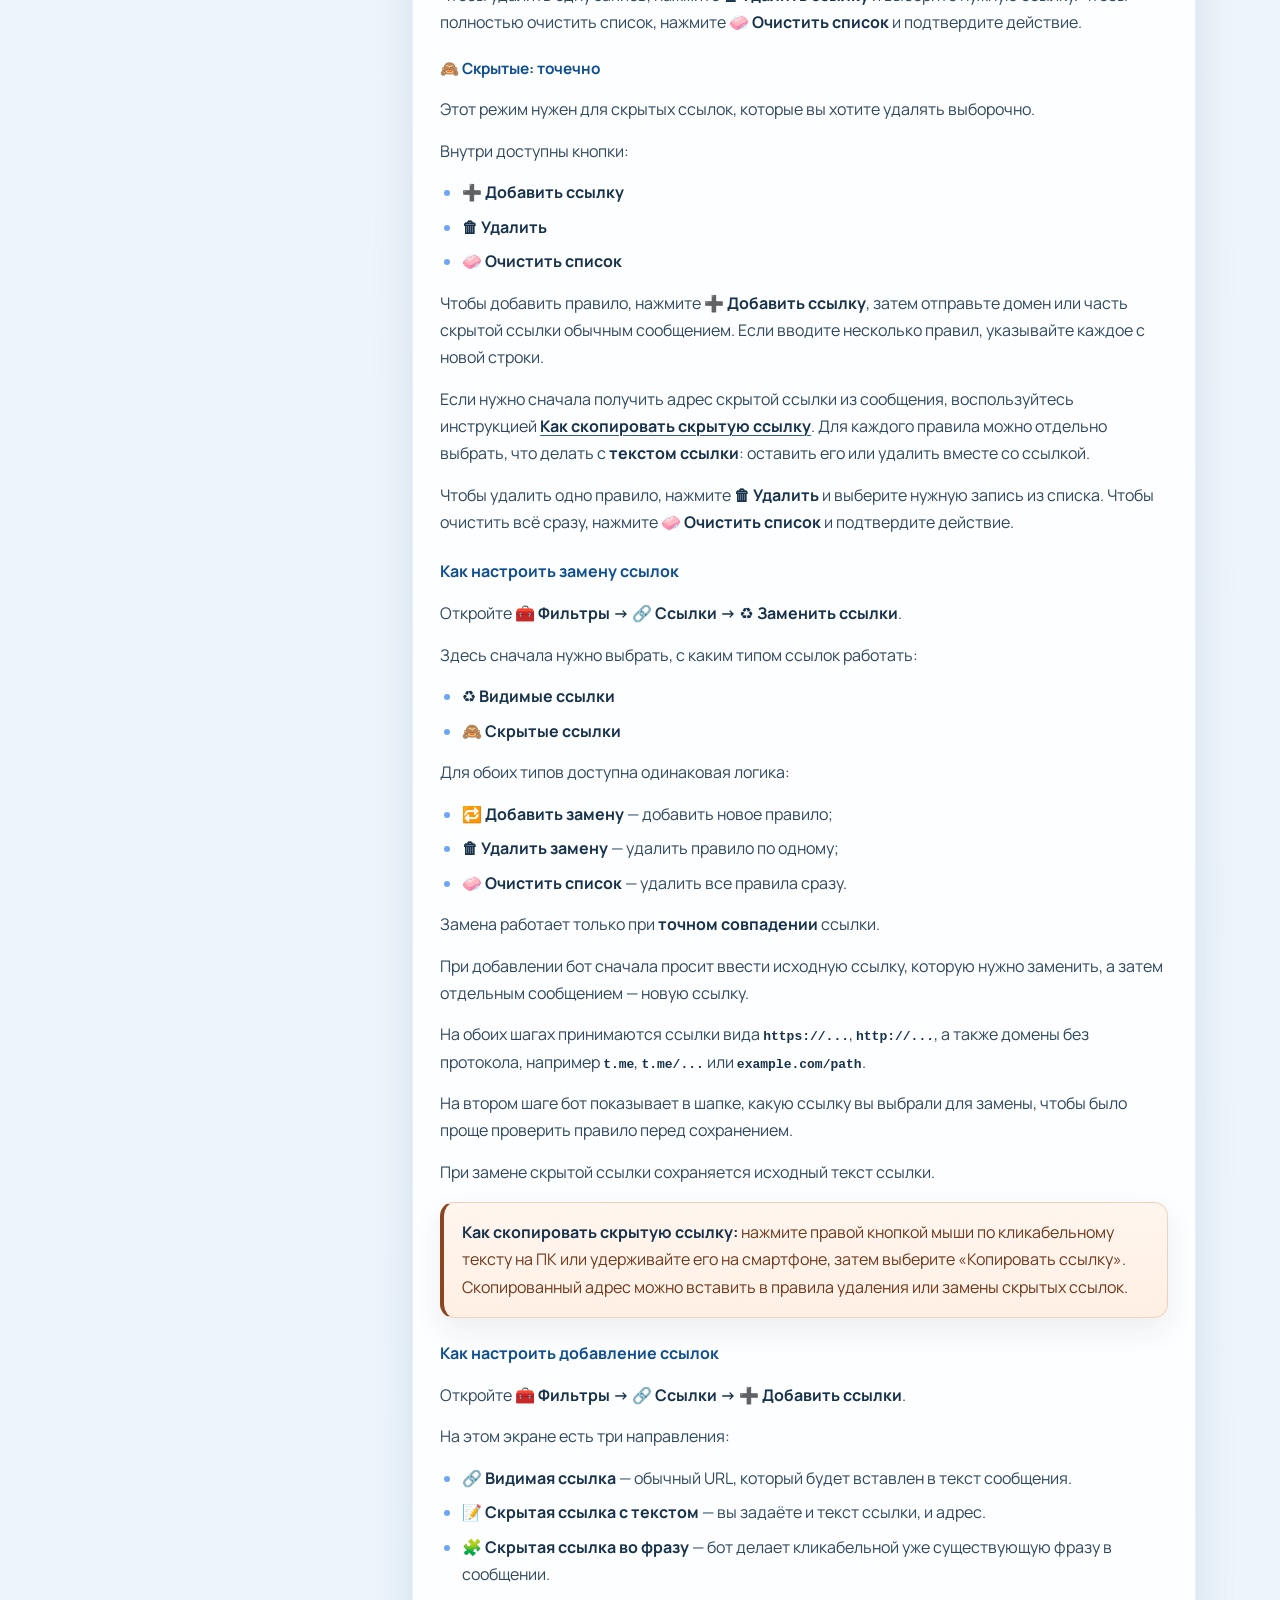
==== commit ed58e093: "Add files via upload" ====
--- a/index.html
+++ b/index.html
@@ -116,7 +116,7 @@
         </p>
         <ul>
           <li><strong>🔲 Войти по QR-коду</strong> — подтвердить вход через Telegram на устройстве, где аккаунт уже открыт.</li>
-          <li><strong>🔢 Войти по коду</strong> — запросить код подтверждения и ввести его вручную.</li>
+          <li><strong>🔐 Войти по номеру телефона</strong> — указать номер и ввести код подтверждения вручную.</li>
           <li><strong>📄 Импорт сессии</strong> — вставить готовую строку сессии Telegram.</li>
         </ul>
         <p>
@@ -145,7 +145,7 @@
         </p>
         <ol>
           <li>В главном меню нажмите <strong>🔐 Подключить аккаунт</strong>.</li>
-          <li>Выберите <strong>🔢 Войти по коду</strong>.</li>
+          <li>Выберите <strong>🔐 Войти по номеру телефона</strong>.</li>
           <li>Введите номер телефона в международном формате или используйте кнопку <strong>📱 Подставить номер</strong>.</li>
           <li>Дождитесь кода подтверждения.</li>
           <li>Отправьте код следующим сообщением в бот.</li>
@@ -824,7 +824,7 @@
 
         <h3>Не получается войти по коду</h3>
         <p>
-          Такое бывает из-за ограничений самого Telegram. В этом случае лучше использовать <strong>🔲 Войти по QR-коду</strong>.
+          Такое бывает из-за ограничений самого Telegram. Подождите немного и попробуйте снова, либо используйте другой способ подключения.
         </p>
 
         <h3>Бот пишет, что Telegram-аккаунт отключён от MessageCopy</h3>
